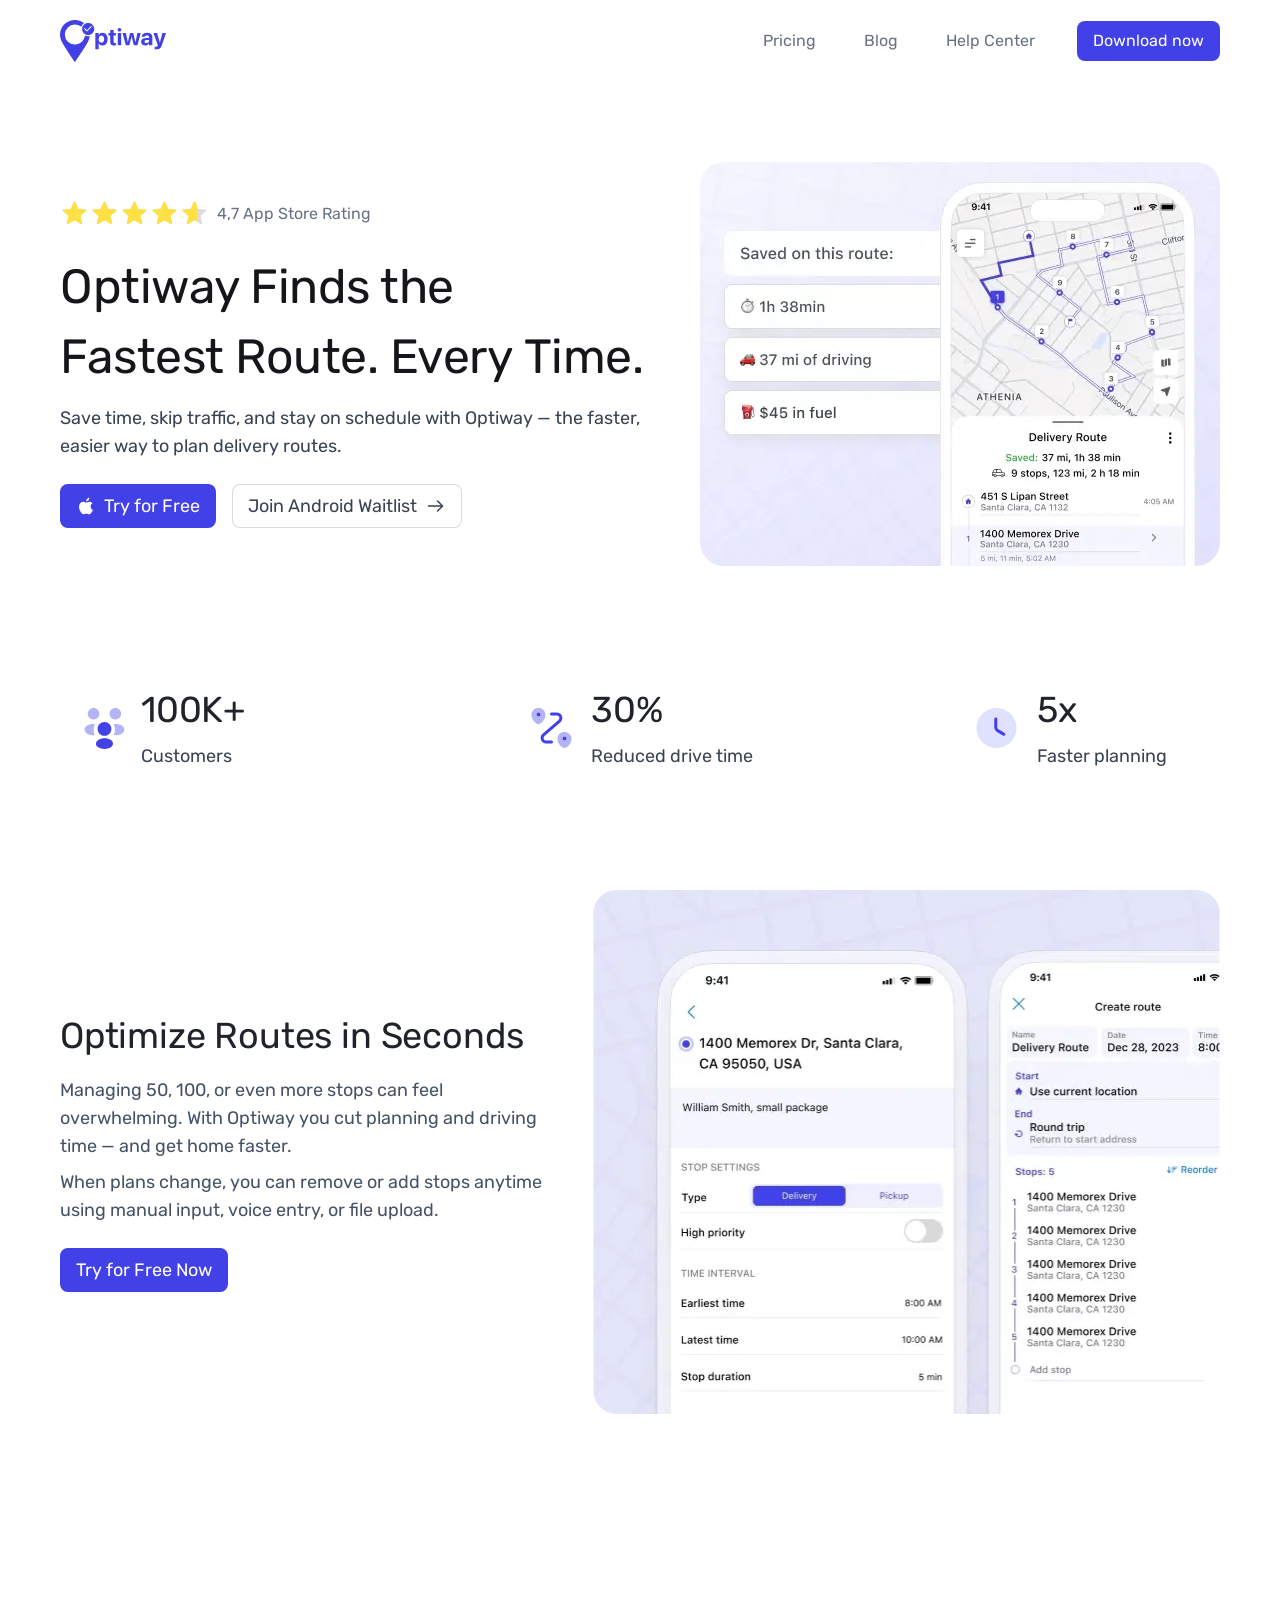
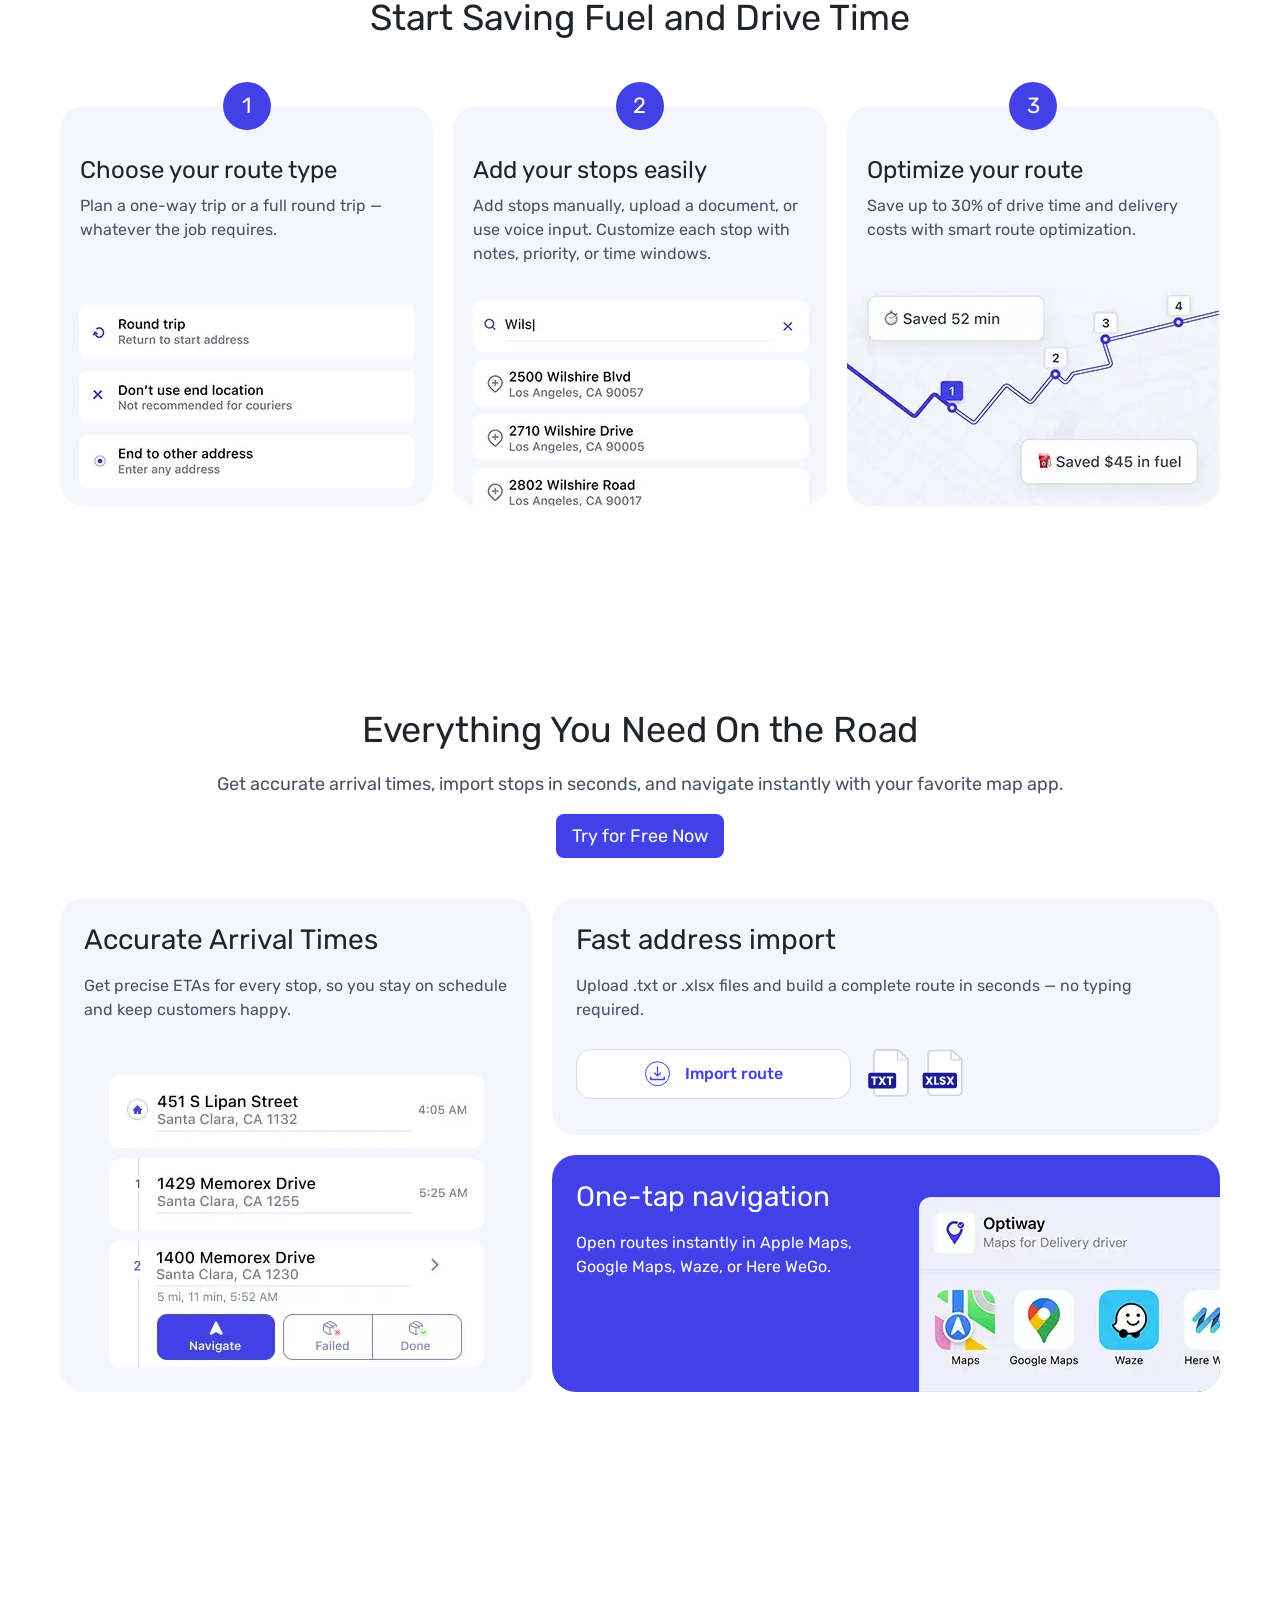
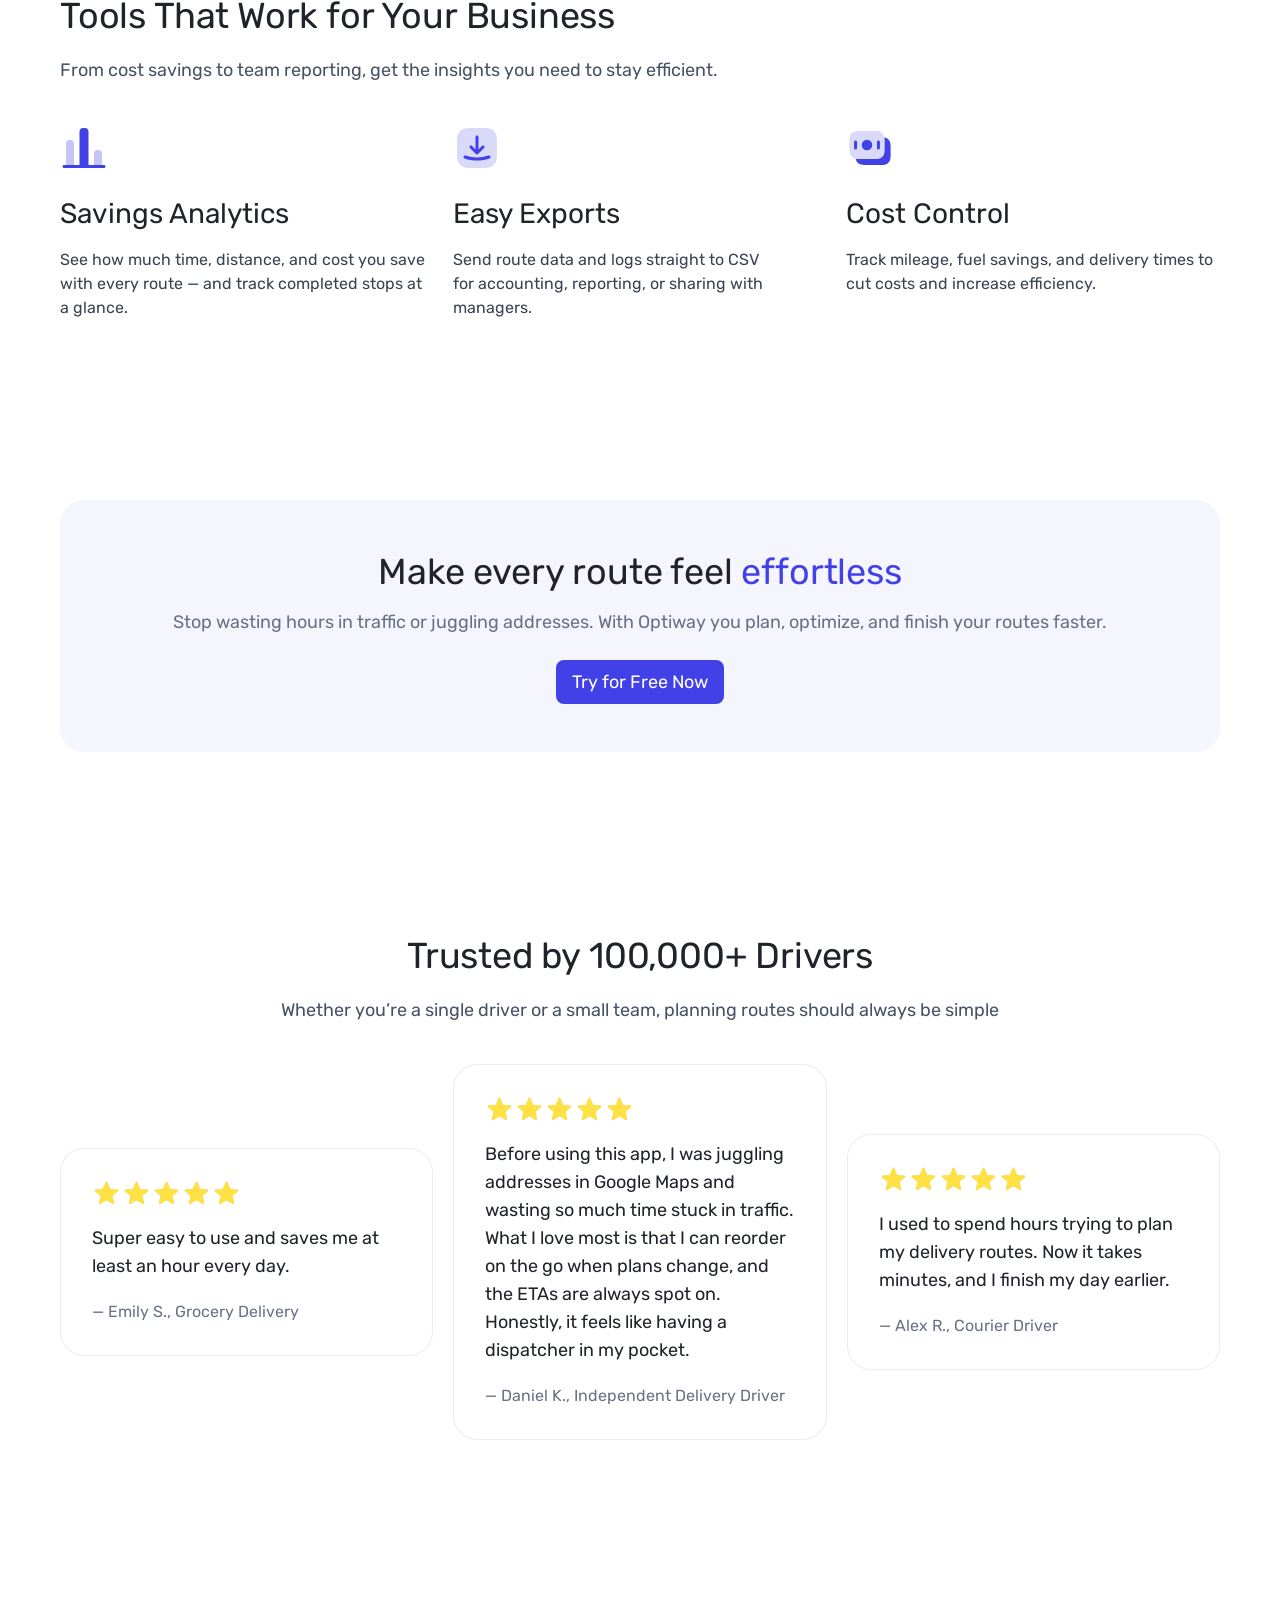
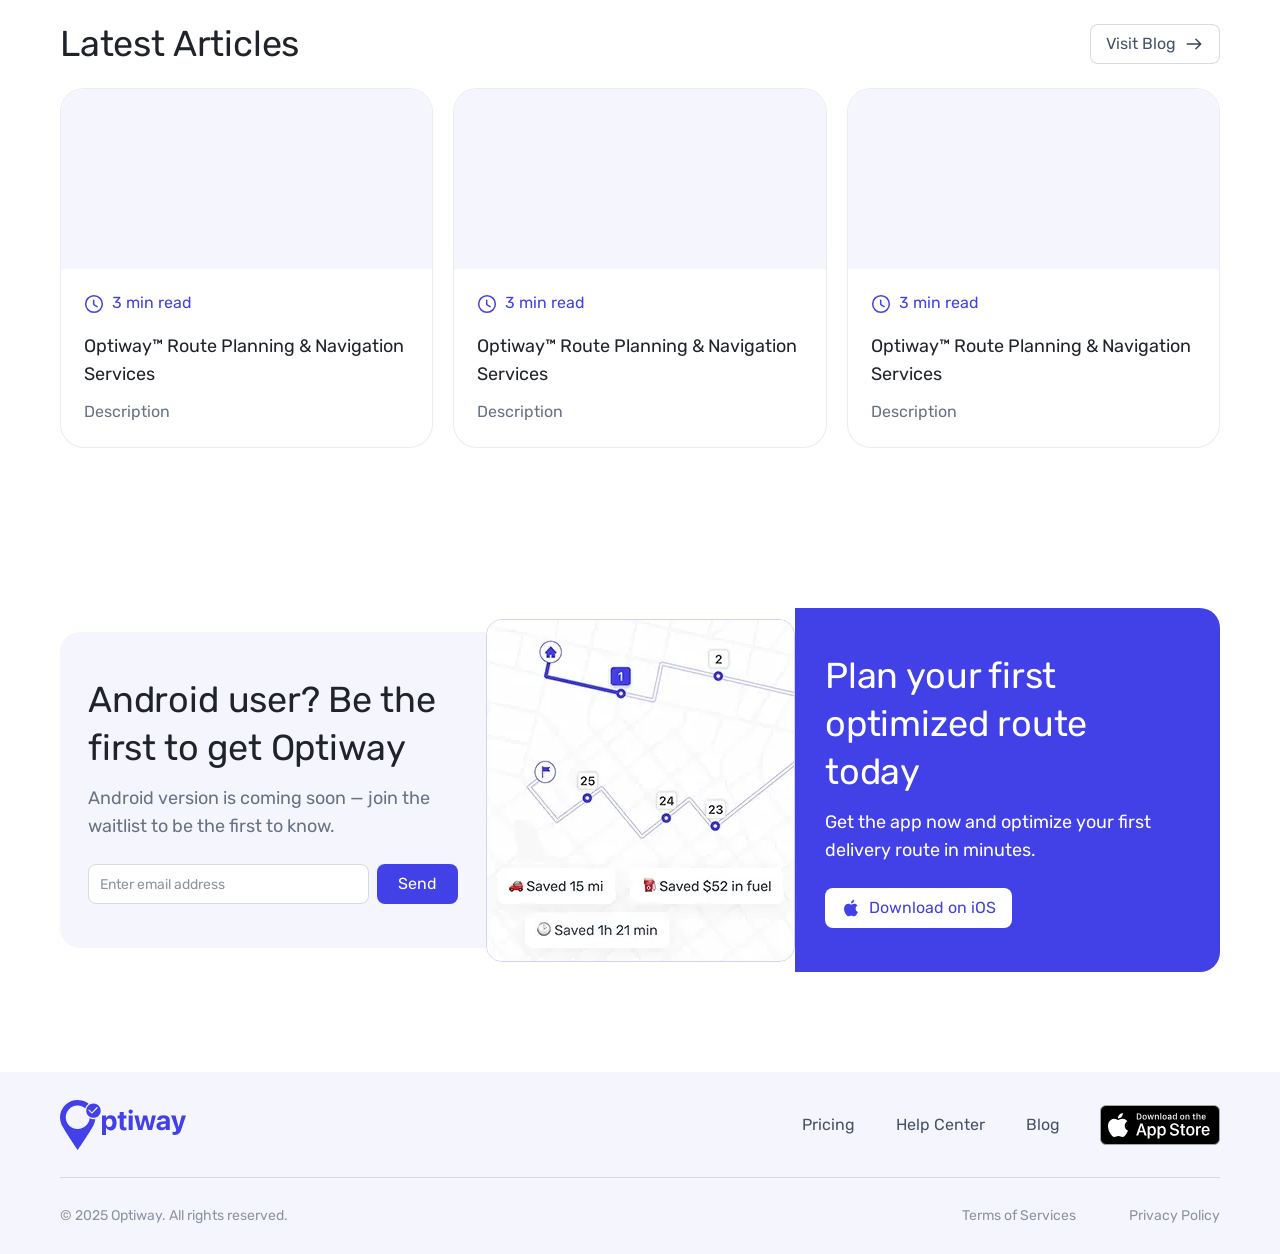
==== index.html @ c019a720 "update" ====
<!DOCTYPE html>
<html lang="en">
<head>
    <meta charset="UTF-8">
    <meta http-equiv="X-UA-Compatible" content="IE=edge">
    <meta name="viewport" content="width=device-width, initial-scale=1">

    <title>Optiway Route Planner</title>
    <meta name="description" content="A route planner with a nice interface that helps you build a route up to 200 driving directions  and simplifies delivery">
    <meta name="keywords" content="multiple route planner app, how to add multiple address in google maps, free route planner app for delivery drivers, fastest driving route, aa autoroute, fastest route, make a route, plan my route, plot a route, driving direction by car, routeplanners, circuit app, driving directions shortest route, delivery route planner, create itinerary map, driving directions mapquest, best route planner, route planning, apple maps route planner, route optimization, free route planner, google maps truck route, map a route, route planner, route mapper, plan a route on google maps, directions by car, route planner app, app to optimize route, mapquest get driving directions, best routing app, driving directions and maps, get driving directions, multiple stops google maps, mapquest directions, aa route planner, route maker app, route maps, best driving routes, direction app, map my route, best gps app, map routing app, route finder, google route planner, google navigation app, best driving routes">
    <link rel="canonical" href="https://optiway-app.com/">

    <link rel="preconnect" href="https://fonts.googleapis.com">
    <link rel="preconnect" href="https://fonts.gstatic.com" crossorigin>
    <link href="https://fonts.googleapis.com/css2?family=Rubik:ital,wght@0,300..900;1,300..900&display=swap" rel="stylesheet">

    <link href="assets/css/style.css" rel="stylesheet">

    <script src="assets/js/script.js" defer></script>

    <link rel="icon" type="image/png" href="./assets/favicon/favicon-96x96.png" sizes="96x96">
    <link rel="icon" type="image/svg+xml" href="./assets/favicon/favicon.svg">
    <link rel="shortcut icon" href="./assets/favicon/favicon.ico">
    <link rel="apple-touch-icon" sizes="180x180" href="./assets/favicon/apple-touch-icon.png">
    <meta name="apple-mobile-web-app-title" content="Optiway">
    <link rel="manifest" href="./assets/favicon/site.webmanifest">
</head>
<body>

<header class="header">
    <div class="container">
        <figure class="header__logo"><a href="index.html" title="Optiway Route Planner"><img src="assets/img/logo.svg" width="92" height="36" alt="Optiway" title="Optiway" loading="eager"></a></figure>
        <nav class="header__nav">
            <div class="header__space">
                <menu class="header__menu">
                    <li><a href="pricing.html">Pricing</a></li>
                    <li><a href="blog.html">Blog</a></li>
                    <li><a href="help.html" title="Help Center">Help Center</a></li>
                </menu>
                <div class="header__close"></div>
            </div>
            <div class="header__overlay"></div>
        </nav>
        <div class="header__button">
            <a href="https://apps.apple.com/app/apple-store/id1641843155?pt=124257092&ct=website-2&mt=8" class="btn" target="_blank" rel="noopener noreferrer" title="Download now">Download<span>&nbsp;now</span></a>
        </div>
        <div class="header__toggle"><span></span></div>
    </div>
</header>

<main class="page page--home">
    <article class="container">
        <header class="hero">
            <div class="hero__content">
                <div class="hero__rating">
                    <div class="stars"><div style="width:92%"></div></div>
                    <em>4,7 App Store Rating</em>
                </div>
                <h1 class="hero__heading">Optiway Finds the Fastest&nbsp;Route. Every&nbsp;Time.</h1>
                <p class="hero__subheading">Save time, skip traffic, and stay on schedule with Optiway &mdash; the faster, easier way to plan delivery routes.</p>
                <div class="hero__buttons">
                    <a href="https://apps.apple.com/app/apple-store/id1641843155?pt=124257092&ct=website-2&mt=8" class="btn btn--large" target="_blank" rel="noopener noreferrer" title="Try for Free Now"><svg width="20" height="20"><use href="/assets/img/sprite.svg#apple"></use></svg>Try for Free</a>
                    <a href="#" class="btn btn--large btn--outline">Join Android Waitlist<svg width="21" height="20"><use href="/assets/img/sprite.svg#arrow-right"></use></svg></a>
                </div>
            </div>
            <picture class="hero__image">
                <source srcset="assets/img/hero/hero.webp 1x, assets/img/hero/hero@2x.webp 2x, assets/img/hero/hero@3x.webp 3x" width="520" height="404" media="(min-width: 572px)" type="image/webp">
                <img src="assets/img/hero/hero-mobile.webp" srcset="assets/img/hero/hero-mobile.webp 1x, assets/img/hero/hero-mobile@2x.webp 2x, assets/img/hero/hero-mobile@3x.webp 3x" width="337" height="262" alt="Optiway iPhone App" title="Optiway iPhone App" loading="eager">
            </picture>
        </header>

        <ul class="stats">
            <li><svg width="49" height="48"><use href="assets/img/sprite.svg#customers"></use></svg><em>100K+</em><span>Customers</span></li>
            <li><svg width="49" height="48"><use href="assets/img/sprite.svg#drive"></use></svg><em>30%</em><span>Reduced drive time</span></li>
            <li><svg width="49" height="48"><use href="assets/img/sprite.svg#clock"></use></svg><em>5x</em><span>Faster planning</span></li>
        </ul>

        <section class="feature">
            <div class="feature__content">
                <h2>Optimize Routes in Seconds</h2>
                <p>Managing 50, 100, or even more stops can feel overwhelming. With Optiway you cut planning and driving time &mdash; and get home faster.</p>
                <p>When plans change, you can remove or add stops anytime using manual input, voice entry, or file upload.</p>
                <a href="https://apps.apple.com/app/apple-store/id1641843155?pt=124257092&ct=website-2&mt=8" class="btn btn--large" target="_blank" rel="noopener noreferrer" title="Try for Free Now">Try for Free Now</a>
            </div>
            <picture class="feature__image">
                <source srcset="assets/img/feature/feature.webp 1x, assets/img/feature/feature@2x.webp 2x, assets/img/feature/feature@3x.webp 3x" width="628" height="524" media="(min-width: 572px)" type="image/webp">
                <img src="assets/img/feature/feature-mobile.webp" srcset="assets/img/feature/feature-mobile.webp 1x, assets/img/feature/feature-mobile@2x.webp 2x, assets/img/feature/feature-mobile@3x.webp 3x" width="343" height="288" alt="Optiway iPhone App" title="Optiway iPhone App" loading="lazy">
            </picture>
        </section>

        <section class="steps">
            <header class="head head--center">
                <h2>Start Saving Fuel and Drive Time</h2>
            </header>
            <div class="steps__list">
                <section class="step">
                    <h3 class="h4">Choose your route type</h3>
                    <p>Plan a one-way trip or a full round trip &mdash; whatever the job requires.</p>
                    <picture class="step__image">
                        <source srcset="assets/img/steps/step-1.webp 1x, assets/img/steps/step-1@2x.webp 2x, assets/img/steps/step-1@3x.webp 3x" width="372" height="219" media="(min-width: 1280px)" type="image/webp">
                        <img src="assets/img/steps/step-1-mobile.webp" srcset="assets/img/steps/step-1-mobile.webp 1x, assets/img/steps/step-1-mobile@2x.webp 2x, assets/img/steps/step-1-mobile@3x.webp 3x" width="342" height="210" alt="Optiway - Step 1 - Choose your route type" title="Optiway - Step 1 - Choose your route type" loading="lazy">
                    </picture>
                </section>
                <section class="step">
                    <h3 class="h4">Add your stops easily</h3>
                    <p>Add stops manually, upload a document, or use voice input. Customize each stop with notes, priority, or time windows.</p>
                    <picture class="step__image">
                        <source srcset="assets/img/steps/step-2.webp 1x, assets/img/steps/step-2@2x.webp 2x, assets/img/steps/step-2@3x.webp 3x" width="372" height="219" media="(min-width: 1280px)" type="image/webp">
                        <img src="assets/img/steps/step-2-mobile.webp" srcset="assets/img/steps/step-2-mobile.webp 1x, assets/img/steps/step-2-mobile@2x.webp 2x, assets/img/steps/step-2-mobile@3x.webp 3x" width="342" height="210" alt="Optiway - Step 2 - Add your stops easily" title="Optiway - Step 2 - Add your stops easily" loading="lazy">
                    </picture>
                </section>
                <section class="step">
                    <h3 class="h4">Optimize your route</h3>
                    <p>Save up to 30% of drive time and delivery costs with smart route optimization.</p>
                    <picture class="step__image">
                        <source srcset="assets/img/steps/step-3.webp 1x, assets/img/steps/step-3@2x.webp 2x, assets/img/steps/step-3@3x.webp 3x" width="372" height="219" media="(min-width: 1280px)" type="image/webp">
                        <img src="assets/img/steps/step-3-mobile.webp" srcset="assets/img/steps/step-3-mobile.webp 1x, assets/img/steps/step-3-mobile@2x.webp 2x, assets/img/steps/step-3-mobile@3x.webp 3x" width="342" height="210" alt="Optiway - Step 3 - Optimize your route" title="Optiway - Step 3 - Optimize your route" loading="lazy">
                    </picture>
                </section>
            </div>
        </section>

        <section class="features">
            <header class="head head--center">
                <h2>Everything You Need On the Road</h2>
                <p>Get accurate arrival times, import stops in seconds, and navigate instantly with your favorite map app.</p>
                <a href="https://apps.apple.com/app/apple-store/id1641843155?pt=124257092&ct=website-2&mt=8" class="btn btn--large" target="_blank" rel="noopener noreferrer" title="Try for Free Now">Try for Free Now</a>
            </header>
            <div class="features__row">
                <div class="features__col">
                    <section class="features__entry">
                        <header class="features__head">
                            <h3>Accurate Arrival Times</h3>
                            <p>Get precise ETAs for every stop, so you stay on schedule and keep customers happy.</p>
                        </header>
                        <picture class="features__image">
                            <img src="assets/img/features/arrival-times.webp" srcset="assets/img/features/arrival-times.webp 1x, assets/img/features/arrival-times@2x.webp 2x, assets/img/features/arrival-times@3x.webp 3x" width="375" height="294" alt="Optiway iPhone App" title="Optiway iPhone App - Accurate Arrival Times" loading="lazy">
                        </picture>
                    </section>
                </div>
                <div class="features__col">
                    <section class="features__entry features__entry--blue">
                        <header class="features__head">
                            <h3>One-tap navigation</h3>
                            <p>Open routes instantly in Apple Maps, Google&nbsp;Maps, Waze, or Here WeGo.</p>
                        </header>
                        <picture class="features__image">
                            <img src="assets/img/features/navigation.webp" srcset="assets/img/features/navigation.webp 1x, assets/img/features/navigation@2x.webp 2x, assets/img/features/navigation@3x.webp 3x" width="375" height="195" alt="Optiway iPhone App" title="Optiway iPhone App - One-tap navigation" loading="lazy">
                        </picture>
                    </section>
                    <section class="features__entry">
                        <header class="features__head">
                            <h3>Fast address import</h3>
                            <p>Upload .txt or .xlsx files and build a complete route in seconds &mdash; no typing required.</p>
                        </header>
                        <div class="features__import">
                            <em><svg width="25" height="26"><use href="assets/img/sprite.svg#import"></use></svg><span>Import route</span></em>
                            <ul>
                                <li><svg width="62" height="62"><use href="assets/img/sprite.svg#txt"></use></svg></li>
                                <li><svg width="63" height="62"><use href="assets/img/sprite.svg#xslx"></use></svg></li>
                            </ul>
                        </div>
                    </section>
                </div>
            </div>
        </section>

        <section class="tools">
            <header class="head">
                <h2>Tools That Work for Your Business</h2>
                <p>From cost savings to team reporting, get the insights you need to stay efficient.</p>
            </header>
            <div class="tools__list">
                <section class="tools__entry">
                    <svg class="tools__icon" width="48" height="48"><use href="assets/img/sprite.svg#analytics"></use></svg>
                    <h3>Savings Analytics</h3>
                    <p>See how much time, distance, and cost you save with every route &mdash; and track completed stops at a glance.</p>
                </section>
                <section class="tools__entry">
                    <svg class="tools__icon" width="48" height="48"><use href="assets/img/sprite.svg#exports"></use></svg>
                    <h3>Easy Exports</h3>
                    <p>Send route data and logs straight to CSV for&nbsp;accounting, reporting, or sharing with managers.</p>
                </section>
                <section class="tools__entry">
                    <svg class="tools__icon" width="48" height="48"><use href="assets/img/sprite.svg#control"></use></svg>
                    <h3>Cost Control</h3>
                    <p>Track mileage, fuel savings, and delivery times to cut costs and increase efficiency.</p>
                </section>
            </div>
        </section>

        <section class="cta">
            <div class="cta__content cta--gray">
                <h2 class="cta__heading">Make every route feel <em>effortless</em></h2>
                <p>Stop wasting hours in traffic or juggling addresses. With Optiway you plan, optimize, and finish your routes faster.</p>
                <a href="https://apps.apple.com/app/apple-store/id1641843155?pt=124257092&ct=website-2&mt=8" class="btn" target="_blank" rel="noopener noreferrer" title="Try for Free Now">Try for Free Now</a>
            </div>
        </section>

        <section class="testimonials">
            <header class="head">
                <h2>Trusted by 100,000+ Drivers</h2>
                <p>Whether you’re a single driver or a small team, planning routes should always be simple</p>
            </header>
            <div class="testimonials__list">
                <figure class="testimonial">
                    <div class="stars"><div style="width:100%"></div></div>
                    <blockquote>
                        <p>Super easy to use and saves me at least an hour every day.</p>
                    </blockquote>
                    <figcaption>&mdash; Emily S., Grocery Delivery</figcaption>
                </figure>
                <figure class="testimonial">
                    <div class="stars"><div style="width:100%"></div></div>
                    <blockquote>
                        <p>Before using this app, I was juggling addresses in Google Maps and wasting so much time stuck in traffic. What I love most is that I can reorder on the go when plans change, and the ETAs are always spot on. Honestly, it feels like having a dispatcher in my pocket.</p>
                    </blockquote>
                    <figcaption>&mdash; Daniel K., Independent Delivery Driver</figcaption>
                </figure>
                <figure class="testimonial">
                    <div class="stars"><div style="width:100%"></div></div>
                    <blockquote>
                        <p>I used to spend hours trying to plan my delivery routes. Now it takes minutes, and I finish my day earlier.</p>
                    </blockquote>
                    <figcaption>&mdash; Alex R., Courier Driver</figcaption>
                </figure>
            </div>
        </section>

        <section class="articles articles--index">
            <header class="head">
                <h2>Latest Articles</h2>
            </header>
            <div class="articles__slider" data-active="0">
                <div class="articles__list">
                    <section class="article">
                        <a href="blog-post.html" class="article__link">
                            <picture class="article__image"><img src="assets/img/blog/preview.png" srcset="assets/img/blog/preview.png 1x, assets/img/blog/preview@2x.png 2x, assets/img/blog/preview@3x.png 3x" width="374" height="180" alt="Optiway Route Planning" title="Optiway Route Planning" loading="eager"></picture>
                            <time class="article__time">3 min read</time>
                            <h3 class="h5 article__title">Optiway&trade; Route Planning &amp; Navigation Services</h3>
                            <p>Description</p>
                        </a>
                    </section>
                    <section class="article">
                        <a href="blog-post.html" class="article__link">
                            <picture class="article__image"><img src="assets/img/blog/preview.png" srcset="assets/img/blog/preview.png 1x, assets/img/blog/preview@2x.png 2x, assets/img/blog/preview@3x.png 3x" width="374" height="180" alt="Optiway Route Planning" title="Optiway Route Planning" loading="eager"></picture>
                            <time class="article__time">3 min read</time>
                            <h3 class="h5 article__title">Optiway&trade; Route Planning &amp; Navigation Services</h3>
                            <p>Description</p>
                        </a>
                    </section>
                    <section class="article">
                        <a href="blog-post.html" class="article__link">
                            <picture class="article__image"><img src="assets/img/blog/preview.png" srcset="assets/img/blog/preview.png 1x, assets/img/blog/preview@2x.png 2x, assets/img/blog/preview@3x.png 3x" width="374" height="180" alt="Optiway Route Planning" title="Optiway Route Planning" loading="eager"></picture>
                            <time class="article__time">3 min read</time>
                            <h3 class="h5 article__title">Optiway&trade; Route Planning &amp; Navigation Services</h3>
                            <p>Description</p>
                        </a>
                    </section>
                </div>
            </div>
            <a href="blog.html" class="btn btn--outline articles__more" title="Visit Blog">Visit&nbsp;Blog <svg width="20" height="20"><use href="assets/img/sprite.svg#arrow-right"></use></svg></a>
        </section>

        <div class="cta cta--advanced">
            <section class="cta__content cta--blue">
                <h2 class="cta__heading">Plan your first optimized route today</h2>
                <p>Get the app now and optimize your first delivery route in minutes.</p>
                <a href="https://apps.apple.com/app/apple-store/id1641843155?pt=124257092&ct=website-2&mt=8" class="btn btn--white" target="_blank" rel="noopener noreferrer" title="Download on iOS"><svg width="20" height="20"><use href="assets/img/sprite.svg#apple-blue"></use></svg> Download on iOS</a>
            </section>
            <figure class="cta__map"><img src="assets/img/cta/map.webp" srcset="assets/img/cta/map.webp, assets/img/cta/map@2x.webp 2x, assets/img/cta/map@3x.webp 3x" width="307" height="341" alt="Map" title="Map" loading="lazy"></figure>
            <section class="cta__content cta--gray">
                <h2 class="cta__heading">Android user? Be the first to get Optiway</h2>
                <p>Android version is coming soon &mdash; join the waitlist to be the first to know.</p>
                <form action="#" class="form form-subscribe form-validate" novalidate>
                    <div class="form-group"><input class="form-control" type="email" maxlength="50" required value="" placeholder="Enter email address"></div>
                    <button type="submit" class="btn">Send</button>
                </form>
            </section>
        </div>
    </article>
</main>

<footer class="footer">
    <div class="container">
        <figure class="footer__logo"><a href="index.html" title="Optiway Route Planner"><img src="assets/img/logo.svg" width="126" height="50" alt="Optiway" title="Optiway" loading="lazy"></a></figure>
        <menu class="footer__menu">
            <li><a href="pricing.html" title="Pricing">Pricing</a></li>
            <li><a href="help.html" title="Help Center">Help Center</a></li>
            <li><a href="blog.html" title="Blog">Blog</a></li>
        </menu>
        <div class="footer__download"><a href="https://apps.apple.com/app/apple-store/id1641843155?pt=124257092&ct=website-2&mt=8" target="_blank" rel="noopener noreferrer" title="Download on the App Store"><img src="./assets/img/appstore.svg" width="120" height="40" alt="Download on the App Store" title="Download on the App Store" loading="lazy"></a></div>
        <hr class="footer__line">
        <p class="footer__copyright">&copy; 2025 Optiway. All rights reserved.</p>
        <menu class="footer__links">
            <li><a href="#" title="Terms of Services">Terms of Services</a></li>
            <li><a href="#" title="Privacy Policy">Privacy Policy</a></li>
        </menu>
    </div>
</footer>

</body>
</html>
---- assets/css/style.css ----
html{line-height:1.15;-webkit-text-size-adjust:100%}body{margin:0}main{display:block}h1{font-size:2em;margin:.67em 0}hr{-webkit-box-sizing:content-box;box-sizing:content-box;height:0;overflow:visible}pre{font-family:monospace,monospace;font-size:1em}a{background-color:rgba(0,0,0,0)}abbr[title]{border-bottom:none;text-decoration:underline;-webkit-text-decoration:underline dotted;text-decoration:underline dotted}b,strong{font-weight:bolder}code,kbd,samp{font-family:monospace,monospace;font-size:1em}small{font-size:80%}sub,sup{font-size:75%;line-height:0;position:relative;vertical-align:baseline}sub{bottom:-0.25em}sup{top:-0.5em}img{border-style:none}button,input,optgroup,select,textarea{font-family:inherit;font-size:100%;line-height:1.15;margin:0}button,input{overflow:visible}button,select{text-transform:none}[type=button],[type=reset],[type=submit],button{-webkit-appearance:button}[type=button]::-moz-focus-inner,[type=reset]::-moz-focus-inner,[type=submit]::-moz-focus-inner,button::-moz-focus-inner{border-style:none;padding:0}[type=button]:-moz-focusring,[type=reset]:-moz-focusring,[type=submit]:-moz-focusring,button:-moz-focusring{outline:1px dotted ButtonText}fieldset{padding:.35em .75em .625em}legend{-webkit-box-sizing:border-box;box-sizing:border-box;color:inherit;display:table;max-width:100%;padding:0;white-space:normal}progress{vertical-align:baseline}textarea{overflow:auto}[type=checkbox],[type=radio]{-webkit-box-sizing:border-box;box-sizing:border-box;padding:0}[type=number]::-webkit-inner-spin-button,[type=number]::-webkit-outer-spin-button{height:auto}[type=search]{-webkit-appearance:textfield;outline-offset:-2px}[type=search]::-webkit-search-decoration{-webkit-appearance:none}::-webkit-file-upload-button{-webkit-appearance:button;font:inherit}details{display:block}summary{display:list-item}template{display:none}[hidden]{display:none}*,*::before,*::after{-webkit-box-sizing:border-box;box-sizing:border-box;-webkit-tap-highlight-color:rgba(0,0,0,0)}html{width:100%;height:100%;background:#fff;scroll-padding-top:76px;scroll-behavior:smooth}@media(min-width: 768px){html{scroll-padding-top:82px}}body{width:100%;min-width:320px;min-height:100%;display:-webkit-box;display:-ms-flexbox;display:flex;-webkit-box-orient:vertical;-webkit-box-direction:normal;-ms-flex-direction:column;flex-direction:column;overflow-x:hidden;font:16px/1.5 "Rubik",sans-serif;color:#394351;position:relative;z-index:1;background:#fff;font-optical-sizing:auto;text-rendering:optimizeLegibility;-webkit-font-smoothing:antialiased;-moz-osx-font-smoothing:grayscale}@media(min-width: 768px){body{font-size:18px;line-height:28px}}a{color:#4141e7;text-decoration:underline;text-decoration-thickness:.0625em;text-decoration-color:inherit;text-underline-offset:.167em;-webkit-transition:text-decoration-color .15s ease,color .3s ease;transition:text-decoration-color .15s ease,color .3s ease}@media(hover: hover){a:hover,a:focus{text-decoration-color:rgba(65,65,231,0)}}p{margin:0 0 12px;margin:0 0 16px}.lead{color:#20242a}.blank{padding:0;margin-top:16px;margin-bottom:16px;list-style:none}.blank li+li{margin-top:12px}@media(min-width: 768px){.blank li+li{margin-top:8px}}h1,h2,h3,h4,h5,h6,.h1,.h2,.h3,.h4,.h5,.h6{margin:0 0 12px;margin:0 0 16px;font-family:"Rubik",sans-serif;font-weight:normal}h1,.h1{font-size:36px;line-height:48px;letter-spacing:-0.005em;color:#141619;text-align:center}@media(max-width: 369.98px){h1,.h1{font-size:32px}}@media(min-width: 768px){h1,.h1{font-size:48px;line-height:70px;letter-spacing:-0.01em}}@media(min-width: 1280px){h1,.h1{letter-spacing:-0.01em}}h2,.h2{font-size:28px;line-height:36px;color:#20242a}@media(min-width: 768px){h2,.h2{font-size:36px;line-height:48px;letter-spacing:-0.005em}}h3,.h3{font-size:28px;line-height:36px;color:#20242a}h4,.h4{font-size:24px;line-height:32px;color:#20242a}h5,.h5{font-size:18px;line-height:28px;color:#20242a}.hidden{display:none}hr{height:1px;border:none;background-color:#ebecf0}.container{max-width:552px;padding:0 16px;margin:0 auto}@media(min-width: 768px){.container{max-width:736px}}@media(min-width: 992px){.container{max-width:992px}}@media(min-width: 1280px){.container{max-width:1200px;padding:0 20px}}.header{width:100%;min-width:320px;max-width:1920px;height:76px;padding:16px 0;margin:0 auto;position:sticky;top:0;left:0;z-index:100;background:#fff}@media(min-width: 768px){.header{height:82px;padding:20px 0}}.header .container{display:-webkit-box;display:-ms-flexbox;display:flex;-webkit-box-pack:justify;-ms-flex-pack:justify;justify-content:space-between;-webkit-box-align:center;-ms-flex-align:center;align-items:center;gap:20px}@media(max-width: 369.98px){.header .container{gap:16px}}@media(max-width: 1279.98px){.header .container{max-width:1224px}}@media(max-width: 1279.98px)and (min-width: 768px){.header .container{padding-right:32px;padding-left:32px}}.header__title{width:0;height:0;overflow:hidden;position:absolute;top:0;left:0;visibility:hidden;cursor:default;-webkit-touch-callout:none;-webkit-user-select:none;-moz-user-select:none;-ms-user-select:none;user-select:none}.header__logo{padding:0;margin:0;position:relative;display:block}.header__logo a{display:block;outline:none}.header__logo img{width:92px;height:36px;display:block;-webkit-touch-callout:none;-webkit-user-select:none;-moz-user-select:none;-ms-user-select:none;user-select:none;-webkit-user-drag:none;user-drag:none}@media(min-width: 768px){.header__logo img{width:106px;height:42px}}@media(max-width: 767.98px){.header__nav{min-width:320px;display:none;overflow:hidden;position:fixed;top:0;bottom:0;left:0;right:0;z-index:50}.header__nav.visible{display:-webkit-box;display:-ms-flexbox;display:flex}.header__nav.open .header__overlay{opacity:.5}.header__nav.open .header__space{-webkit-transform:translate3d(0, 0, 0);transform:translate3d(0, 0, 0)}}@media(min-width: 768px){.header__nav{margin-left:auto}}.header__overlay{position:absolute;top:0;right:0;bottom:0;left:0;z-index:-1;background:#0d1217;opacity:0;-webkit-transition:opacity .4s ease;transition:opacity .4s ease}@media(max-width: 767.98px){.header__space{width:80%;max-width:320px;padding:24px 12px;display:-webkit-box;display:-ms-flexbox;display:flex;-webkit-box-orient:vertical;-webkit-box-direction:normal;-ms-flex-direction:column;flex-direction:column;-webkit-box-pack:stretch;-ms-flex-pack:stretch;justify-content:stretch;position:relative;z-index:5;background:#000;-webkit-transform:translate3d(-100%, 0, 0);transform:translate3d(-100%, 0, 0);-webkit-transition:-webkit-transform .4s ease;transition:-webkit-transform .4s ease;transition:transform .4s ease;transition:transform .4s ease, -webkit-transform .4s ease}}@media(min-width: 768px){.header__space{height:100%;display:-webkit-box;display:-ms-flexbox;display:flex;-webkit-box-pack:center;-ms-flex-pack:center;justify-content:center;-webkit-box-align:center;-ms-flex-align:center;align-items:center}}.header__menu{padding:0;margin:0;list-style:none}@media(min-width: 768px){.header__menu{margin-right:14px;display:-webkit-box;display:-ms-flexbox;display:flex;gap:32px;font-size:16px;line-height:24px;letter-spacing:.001em}}.header__menu a{padding:2px 8px;border-radius:4px;display:block;color:#687283;text-decoration:none;-webkit-transition:color .3s ease,background-color .3s ease;transition:color .3s ease,background-color .3s ease;outline:none}@media(hover: hover){.header__menu a:hover,.header__menu a:focus{color:#465366;background:#f5f5fe}}.header__menu li.active a{color:#141619;background:none}.header__button{margin-left:auto}@media(min-width: 768px){.header__button{margin-left:0}}.header__button .btn{gap:0}@media(max-width: 767.98px){.header__button .btn span{display:none}}.header__close{width:48px;height:48px;position:absolute;top:8px;right:8px;z-index:5;background:#000 url("data:image/svg+xml,%3Csvg width='30' height='30' fill='none' xmlns='http://www.w3.org/2000/svg'%3E%3Cpath fill-rule='evenodd' clip-rule='evenodd' d='M15.82 14.184V6h-1.636v8.184H6v1.636h8.184V24h1.636v-8.18H24v-1.636h-8.18Z' fill='%23fff'/%3E%3C/svg%3E") no-repeat center center;-webkit-transform:rotate(45deg);transform:rotate(45deg);-webkit-transition:-webkit-transform .15s ease;transition:-webkit-transform .15s ease;transition:transform .15s ease;transition:transform .15s ease, -webkit-transform .15s ease;cursor:pointer}@media(min-width: 768px){.header__close{display:none}}.header__toggle{width:44px;height:44px;position:relative;cursor:pointer}@media(min-width: 768px){.header__toggle{display:none}}.header__toggle span{display:block;position:absolute;top:0;right:0;bottom:0;left:0}.header__toggle::before,.header__toggle span::before,.header__toggle span::after{content:"";display:block;overflow:hidden;width:20px;height:1.5px;border-radius:2px;margin:auto;position:absolute;top:0;right:0;bottom:0;left:0;background:#8c94a0}.header__toggle span::before{top:10px}.header__toggle span::after{bottom:10px}.page--home{padding-top:0}.footer{padding:28px 0;margin-top:auto;background-color:#f5f5fe}.footer .container{position:relative}@media(min-width: 768px){.footer .container{display:-webkit-box;display:-ms-flexbox;display:flex;-ms-flex-wrap:wrap;flex-wrap:wrap;-webkit-box-align:center;-ms-flex-align:center;align-items:center;gap:0 40px}}@media(max-width: 1279.98px){.footer .container{max-width:1224px;padding-right:32px;padding-left:32px}}@media(max-width: 369.98px){.footer .container{padding-right:16px;padding-left:16px}}.footer__logo{margin:0 0 19px}@media(min-width: 768px){.footer__logo{margin:0}}.footer__logo img{width:126px;height:50px;display:block;-webkit-touch-callout:none;-webkit-user-select:none;-moz-user-select:none;-ms-user-select:none;user-select:none;-webkit-user-drag:none;user-drag:none}@media(max-width: 767.98px){.footer__download{position:absolute;top:0;right:32px;z-index:10}}@media(max-width: 369.98px){.footer__download{right:16px}}.footer__download a{display:block}.footer__download img{width:120px;height:40px;display:block;-webkit-user-drag:none;user-drag:none;-webkit-touch-callout:none;-webkit-user-select:none;-moz-user-select:none;-ms-user-select:none;user-select:none}.footer__line{width:100%;height:1px;margin:28px 0;border:none;background-color:#d7dadf;font-size:14px;line-height:20px}@media(min-width: 992px){.footer__line{margin-top:27px}}.footer__menu{padding:0;margin:0;list-style:none;font-size:16px;line-height:24px}@media(min-width: 768px){.footer__menu{margin-left:auto;display:-webkit-box;display:-ms-flexbox;display:flex;gap:41px}}@media(max-width: 767.98px){.footer__menu li{margin-bottom:20px}}.footer__menu li a{color:#465366;text-decoration:none;outline:none}@media(hover: hover){.footer__menu li a:hover,.footer__menu li a:focus{color:#141619}}.footer__copyright{margin:0;font-size:14px;line-height:20px;color:#8c94a0}.footer__links{margin:20px 0 0;list-style:none;padding:0;font-size:14px;line-height:20px;display:-webkit-box;display:-ms-flexbox;display:flex;gap:53px}@media(min-width: 768px){.footer__links{margin-top:0;margin-left:auto;white-space:nowrap}}.footer__links li a{color:#8c94a0;text-decoration:none;outline:none}@media(hover: hover){.footer__links li a:hover,.footer__links li a:focus{color:#465366}}.btn{padding:8px 16px;border:none;border-radius:8px;display:-webkit-inline-box;display:-ms-inline-flexbox;display:inline-flex;-webkit-box-orient:horizontal;-webkit-box-direction:normal;-ms-flex-direction:row;flex-direction:row;-webkit-box-pack:center;-ms-flex-pack:center;justify-content:center;-webkit-box-align:center;-ms-flex-align:center;align-items:center;gap:8px;font-size:16px;line-height:1.5;color:#fff;text-align:center;text-decoration:none;background:#4141e7;-webkit-transition:color .3s ease,background-color .3s ease,-webkit-box-shadow .3s ease;transition:color .3s ease,background-color .3s ease,-webkit-box-shadow .3s ease;transition:color .3s ease,box-shadow .3s ease,background-color .3s ease;transition:color .3s ease,box-shadow .3s ease,background-color .3s ease,-webkit-box-shadow .3s ease;outline:none;cursor:pointer}@media(hover: hover){.btn:not([disabled]):hover,.btn:not([disabled]):focus{background-color:#1b1b96}}.btn[disabled]{opacity:.3;cursor:default}.btn--large{font-size:18px;line-height:28px}.btn--outline{color:#465366;background:#fff;-webkit-box-shadow:0 0 0 1px inset #d7dadf;box-shadow:0 0 0 1px inset #d7dadf}@media(hover: hover){.btn--outline:not([disabled]):hover,.btn--outline:not([disabled]):focus{-webkit-box-shadow:0 0 0 1px inset #8c94a0;box-shadow:0 0 0 1px inset #8c94a0;background-color:#fff}}.btn--white{color:#4141e7;background-color:#fff}@media(hover: hover){.btn--white:not([disabled]):hover,.btn--white:not([disabled]):focus{color:#4141e7;background-color:#fff}}.form{display:-webkit-box;display:-ms-flexbox;display:flex;-ms-flex-wrap:wrap;flex-wrap:wrap;gap:16px}.form-group{width:100%;position:relative}.form-group::after{content:"";display:table;clear:both}.form-half{-ms-flex-preferred-size:calc(50% - 8px);flex-basis:calc(50% - 8px)}.form-error-message{padding-left:20px;margin:4px 0 0;display:block;position:relative;font:12px/1.5 "Inter","Rubik",sans-serif;letter-spacing:-0.01em;color:#e53e3e;background:url("data:image/svg+xml,%3Csvg xmlns='http://www.w3.org/2000/svg' width='16' height='16' fill='none' viewBox='0 0 16 16'%3E%3Cpath stroke='%23e53e3e' stroke-linecap='round' stroke-linejoin='round' d='M8 5.167v3.5M14.054 5.72v4.56c0 .747-.4 1.44-1.047 1.82l-3.96 2.287a2.11 2.11 0 0 1-2.1 0L2.987 12.1a2.1 2.1 0 0 1-1.047-1.82V5.72c0-.747.4-1.44 1.047-1.82l3.96-2.287a2.11 2.11 0 0 1 2.1 0l3.96 2.287a2.11 2.11 0 0 1 1.047 1.82M8 10.8v.067'/%3E%3C/svg%3E") no-repeat 1px 0;cursor:default;-webkit-touch-callout:none;-webkit-user-select:none;-moz-user-select:none;-ms-user-select:none;user-select:none;-webkit-user-drag:none;user-drag:none}.form-control{width:100%;padding:8.5px 11px 8px;border:1px solid #d7dadf;border-radius:8px;font:15px/21.5px "Inter","Rubik",sans-serif;color:#20242a;background:#fff;outline:none;-webkit-transition:border-color .3s ease;transition:border-color .3s ease}@media(min-width: 768px){.form-control{font-size:14px}}.form-control::-webkit-input-placeholder{color:#8c94a0;opacity:1;-webkit-transition:opacity .3s ease;transition:opacity .3s ease;-webkit-touch-callout:none;-webkit-user-select:none;-moz-user-select:none;-ms-user-select:none;user-select:none}.form-control::-moz-placeholder{color:#8c94a0;opacity:1;-moz-transition:opacity .3s ease;transition:opacity .3s ease;-webkit-touch-callout:none;-webkit-user-select:none;-moz-user-select:none;-ms-user-select:none;user-select:none}.form-control:-ms-input-placeholder{color:#8c94a0;opacity:1;-ms-transition:opacity .3s ease;transition:opacity .3s ease;-webkit-touch-callout:none;-webkit-user-select:none;-moz-user-select:none;-ms-user-select:none;user-select:none}.form-control::-ms-input-placeholder{color:#8c94a0;opacity:1;-ms-transition:opacity .3s ease;transition:opacity .3s ease;-webkit-touch-callout:none;-webkit-user-select:none;-moz-user-select:none;-ms-user-select:none;user-select:none}.form-control::placeholder{color:#8c94a0;opacity:1;-webkit-transition:opacity .3s ease;transition:opacity .3s ease;-webkit-touch-callout:none;-webkit-user-select:none;-moz-user-select:none;-ms-user-select:none;user-select:none}.form-control:focus{border-color:#4141e7}.form-control:focus::-webkit-input-placeholder{opacity:0}.form-control:focus::-moz-placeholder{opacity:0}.form-control:focus:-ms-input-placeholder{opacity:0}.form-control:focus::-ms-input-placeholder{opacity:0}.form-control:focus::placeholder{opacity:0}.form-control[disabled]{border-color:#ebecf0;background:#f5f5fe}.form-control.form-error{border-color:#e53e3e}.form textarea{padding-top:8px;resize:none}.stars{width:149px;height:28px;position:relative}.stars::before{content:"";display:block;overflow:hidden;position:relative;z-index:1;-webkit-filter:grayscale(100%);filter:grayscale(100%)}.stars::before,.stars div{width:100%;height:100%;position:relative;z-index:3;background:url("data:image/svg+xml,%3Csvg xmlns='http://www.w3.org/2000/svg' width='149' height='28' fill='none' viewBox='0 0 149 28'%3E%3Cpath fill='%23ffe144' d='M13.577 2.22c.341-.821 1.505-.821 1.846 0l2.545 6.12a1 1 0 0 0 .844.612l6.606.53c.887.07 1.246 1.177.57 1.756l-5.032 4.311a1 1 0 0 0-.323.992l1.538 6.447c.207.865-.735 1.549-1.494 1.085l-5.656-3.455a1 1 0 0 0-1.042 0l-5.656 3.455c-.76.464-1.7-.22-1.494-1.085l1.538-6.447a1 1 0 0 0-.323-.992l-5.033-4.311c-.675-.579-.316-1.685.57-1.756l6.607-.53a1 1 0 0 0 .843-.613zM43.577 2.22c.341-.821 1.505-.821 1.846 0l2.545 6.12a1 1 0 0 0 .844.612l6.606.53c.887.07 1.246 1.177.57 1.756l-5.032 4.311a1 1 0 0 0-.323.992l1.538 6.447c.206.865-.735 1.549-1.494 1.085l-5.656-3.455a1 1 0 0 0-1.042 0l-5.656 3.455c-.76.464-1.7-.22-1.494-1.085l1.538-6.447a1 1 0 0 0-.322-.992l-5.034-4.311c-.675-.579-.316-1.685.57-1.756l6.607-.53a1 1 0 0 0 .843-.613zM73.577 2.22c.341-.821 1.505-.821 1.846 0l2.546 6.12a1 1 0 0 0 .843.612l6.606.53c.887.07 1.246 1.177.57 1.756l-5.032 4.311a1 1 0 0 0-.323.992l1.538 6.447c.206.865-.735 1.549-1.494 1.085l-5.656-3.455a1 1 0 0 0-1.042 0l-5.656 3.455c-.76.464-1.7-.22-1.494-1.085l1.538-6.447a1 1 0 0 0-.323-.992l-5.033-4.311c-.675-.579-.316-1.685.57-1.756l6.607-.53a1 1 0 0 0 .843-.613zM103.577 2.22c.341-.821 1.505-.821 1.846 0l2.545 6.12a1 1 0 0 0 .844.612l6.606.53c.887.07 1.246 1.177.571 1.756l-5.033 4.311a1 1 0 0 0-.323.992l1.538 6.447c.207.865-.735 1.549-1.494 1.085l-5.656-3.455a1 1 0 0 0-1.042 0l-5.656 3.455c-.76.464-1.7-.22-1.494-1.085l1.538-6.447a1 1 0 0 0-.323-.992l-5.033-4.311c-.675-.579-.316-1.685.57-1.756l6.607-.53a1 1 0 0 0 .844-.613zM133.577 2.22c.341-.821 1.505-.821 1.846 0l2.545 6.12a1 1 0 0 0 .844.612l6.606.53c.887.07 1.246 1.177.571 1.756l-5.033 4.311a1 1 0 0 0-.323.992l1.538 6.447c.207.865-.735 1.549-1.494 1.085l-5.656-3.455a1 1 0 0 0-1.042 0l-5.656 3.455c-.759.464-1.701-.22-1.494-1.085l1.538-6.447a1 1 0 0 0-.323-.992l-5.033-4.311c-.675-.579-.316-1.685.571-1.756l6.606-.53a1 1 0 0 0 .844-.613z'/%3E%3C/svg%3E") no-repeat top left}.stars div{position:absolute;top:0;left:0}.head{margin-bottom:40px;color:#465366}.head>*:last-child{margin-bottom:0}.head--center{text-align:center}@media(max-width: 767.98px){.head--smaller{margin-bottom:20px}}@media(max-width: 991.98px){.head--smaller h2,.head--smaller .h2{font-size:28px;line-height:36px}}@media(max-width: 767.98px){.head--smaller h2,.head--smaller .h2{font-size:24px;line-height:32px}}.tags{padding:0 16px;margin:0 -16px;list-style:none;font-size:14px;line-height:20px;letter-spacing:.001em;display:-webkit-box;display:-ms-flexbox;display:flex;gap:8px;overflow:hidden;overflow-x:scroll;-webkit-overflow-scrolling:touch;scrollbar-width:none}.tags::-webkit-scrollbar{display:none}@media(min-width: 768px){.tags{font-size:16px;line-height:24px;-ms-flex-wrap:wrap;flex-wrap:wrap;overflow:visible}}@media(min-width: 1280px){.tags{gap:4px;letter-spacing:0}}.tags li a{padding:8px 10px;border-radius:40px;-webkit-box-shadow:inset 0 0 0 1px #ebecf0;box-shadow:inset 0 0 0 1px #ebecf0;display:block;color:#141619;text-align:center;text-decoration:none;white-space:nowrap;-webkit-transition:color .3s ease,background-color .3s ease,-webkit-box-shadow .3s ease;transition:color .3s ease,background-color .3s ease,-webkit-box-shadow .3s ease;transition:color .3s ease,box-shadow .3s ease,background-color .3s ease;transition:color .3s ease,box-shadow .3s ease,background-color .3s ease,-webkit-box-shadow .3s ease}@media(min-width: 768px){.tags li a{min-width:60px}}@media(hover: hover){.tags li:not(.active) a:not([disabled]):hover,.tags li:not(.active) a:not([disabled]):focus{-webkit-box-shadow:0 0 0 1px inset #8c94a0;box-shadow:0 0 0 1px inset #8c94a0;background-color:#fff}}.tags li.active a{background-color:#ebecf0;cursor:default}.meta{position:relative}@media(min-width: 768px){.meta{padding-top:20px}}@media(min-width: 992px){.meta{padding-bottom:20px;position:sticky;top:82px;background:#fff}}@media(min-width: 768px){.meta-columns{display:-webkit-box;display:-ms-flexbox;display:flex;-webkit-box-pack:justify;-ms-flex-pack:justify;justify-content:space-between;gap:32px 16px}}@media(min-width: 992px){.meta-columns{margin-bottom:24px;-ms-flex-wrap:wrap;flex-wrap:wrap}.meta-columns .meta-item{margin-bottom:0;-webkit-box-flex:0;-ms-flex:0 0 calc(50% - 10px);flex:0 0 calc(50% - 10px)}}.meta-item{margin-bottom:24px;color:#20242a}@media(min-width: 768px){.meta-item{font-size:16px;line-height:1.5}}.meta-item strong{margin-bottom:12px;display:block;font-weight:normal;text-transform:uppercase;color:#687283;cursor:default}.meta-item .social{margin-top:16px}.meta>.meta-item:last-child{margin-bottom:0}.meta-tags{padding:0 0 8px;margin:0;list-style:none;font-size:14px;line-height:20px;letter-spacing:.001em;display:-webkit-box;display:-ms-flexbox;display:flex;-ms-flex-wrap:wrap;flex-wrap:wrap;gap:8px 4px}@media(min-width: 1280px){.meta-tags{gap:4px}}.meta-tags li{padding:6px 12px;border-radius:40px;display:block;color:#141619;white-space:nowrap;background-color:#ebecf0;cursor:default}.meta-links{padding:0;margin:-8px 0 -12px;list-style:none}@media(min-width: 768px){.meta-links{margin-bottom:-4px}}.meta-links li{padding:12px 0}.meta-links li+li{-webkit-box-shadow:0 -1px 0 0 #ebecf0;box-shadow:0 -1px 0 0 #ebecf0}.meta-links a{display:block;color:#687283;text-decoration:none;outline:none}@media(hover: hover){.meta-links a:hover{color:#20242a}}.meta-links a:focus,.meta-links a:active{color:#20242a}.meta-links li.active a{color:#20242a}.social{padding:0;margin:0;list-style:none;display:-webkit-box;display:-ms-flexbox;display:flex;-webkit-box-align:center;-ms-flex-align:center;align-items:center;gap:16px}.social a{display:block;outline:none}@media(hover: hover){.social a:hover svg,.social a:focus svg{opacity:.8}}.social svg{display:block;opacity:.4;-webkit-transition:opacity .3s ease;transition:opacity .3s ease}.helpful{margin:0;display:-webkit-box;display:-ms-flexbox;display:flex;gap:16px;font-size:18px;line-height:28px;color:#8c94a0}.helpful em{font-style:normal;display:block}.helpful a{display:block}.helpful svg{display:block}.questions{padding:20px;border-radius:20px;margin-top:40px;position:relative;color:#8c94a0;background:#f5f5fe}.questions h5{margin-bottom:6px}.questions p{margin:0 0 -6px;line-height:36px}.page-header{padding:60px 0 40px}@media(min-width: 768px){.page-header{padding-top:80px}}@media(min-width: 1280px){.page-header{padding-top:120px}}.page-header h1{margin-bottom:20px;text-align:left}@media(min-width: 768px)and (max-width: 1279.98px){.page-header--smaller h1{font-size:36px;line-height:48px;letter-spacing:-0.005em}}.page-header--center{text-align:center}.page-header--center h1{text-align:center}.page-header--help{padding-top:80px;text-align:center}.page-header--help h1{margin-bottom:12px;text-align:center}@media(max-width: 1279.98px){.page-header--help h1{font-size:28px;line-height:36px}}@media(max-width: 1279.98px)and (min-width: 768px){.page-header--help h1{font-size:36px;line-height:48px;letter-spacing:-0.005em}}.page-header--help *:last-child{margin-bottom:0}.hero{padding:60px 0}@media(min-width: 768px){.hero{padding:80px 0}}@media(min-width: 992px){.hero{display:-webkit-box;display:-ms-flexbox;display:flex;gap:16px;-webkit-box-align:center;-ms-flex-align:center;align-items:center}}@media(min-width: 1280px){.hero{gap:24px}}.hero__content{text-align:center}@media(min-width: 768px)and (max-width: 991.98px){.hero__content{max-width:600px;margin:0 auto}}@media(min-width: 992px){.hero__content{text-align:left}}.hero__rating{margin-bottom:1.5rem;display:-webkit-box;display:-ms-flexbox;display:flex;-webkit-box-pack:center;-ms-flex-pack:center;justify-content:center;-webkit-box-align:center;-ms-flex-align:center;align-items:center;gap:.5rem;font-size:16px;line-height:1.5em;color:#687283;cursor:default}@media(max-width: 369.98px){.hero__rating{font-size:14px;gap:.25rem}}@media(min-width: 992px){.hero__rating{-webkit-box-pack:start;-ms-flex-pack:start;justify-content:flex-start}}.hero__rating em{display:block;position:relative;font-style:normal}@media(max-width: 369.98px){.hero__rating em{top:1px}}.hero__heading{margin-bottom:.75rem;text-align:inherit}.hero__subheading{margin:0;text-align:inherit;color:#394351}@media(min-width: 370px){.hero__subheading{font-size:18px;line-height:28px}}@media(min-width: 768px)and (max-width: 991.98px){.hero__subheading{max-width:500px;margin:0 auto}}.hero__buttons{margin-top:1.5rem;display:-webkit-box;display:-ms-flexbox;display:flex;-webkit-box-orient:vertical;-webkit-box-direction:normal;-ms-flex-direction:column;flex-direction:column;-webkit-box-align:center;-ms-flex-align:center;align-items:center;gap:1rem}@media(min-width: 768px){.hero__buttons{-webkit-box-orient:horizontal;-webkit-box-direction:normal;-ms-flex-direction:row;flex-direction:row;-webkit-box-pack:center;-ms-flex-pack:center;justify-content:center}}@media(min-width: 992px){.hero__buttons{-webkit-box-pack:start;-ms-flex-pack:start;justify-content:flex-start}}.hero__buttons .btn{white-space:nowrap}@media(max-width: 767.98px){.hero__buttons .btn{width:232px}}.hero__buttons .btn--outline{color:#394351}.hero__image{width:100%;margin-top:40px;display:block}@media(min-width: 992px){.hero__image{width:460px;margin-top:0;-ms-flex-negative:0;flex-shrink:0}}@media(min-width: 1280px){.hero__image{width:520px}}.hero__image img{max-width:100%;border-radius:16px;margin:0 auto;display:block;-webkit-touch-callout:none;-webkit-user-select:none;-moz-user-select:none;-ms-user-select:none;user-select:none}@media(max-width: 369.98px){.hero__image img{width:337px;height:auto;aspect-ratio:337/262}}@media(min-width: 572px){.hero__image img{border-radius:24px;aspect-ratio:520/404}}@media(min-width: 572px)and (max-width: 1279.98px){.hero__image img{height:auto}}.stats{padding:40px 0;margin:0;list-style:none;display:-webkit-box;display:-ms-flexbox;display:flex;-webkit-box-align:center;-ms-flex-align:center;align-items:center;-webkit-box-orient:vertical;-webkit-box-direction:normal;-ms-flex-direction:column;flex-direction:column;gap:20px}@media(min-width: 768px){.stats{-webkit-box-orient:horizontal;-webkit-box-direction:normal;-ms-flex-direction:row;flex-direction:row;-webkit-box-pack:justify;-ms-flex-pack:justify;justify-content:space-between}}@media(min-width: 992px){.stats{padding-right:20px;padding-left:20px}}.stats li{width:226px;padding-left:64px;position:relative;display:-webkit-box;display:-ms-flexbox;display:flex;-webkit-box-orient:vertical;-webkit-box-direction:normal;-ms-flex-direction:column;flex-direction:column;gap:8px}@media(max-width: 767.98px){.stats li:first-child{padding-left:60px}}@media(min-width: 768px){.stats li{padding-left:60px}.stats li:nth-child(2){padding-left:62px}.stats li:nth-child(2) svg{left:-3px}.stats li:nth-child(3) svg{left:-5px}}@media(min-width: 1280px){.stats li{padding-left:61px}.stats li:nth-child(2){padding-left:64px}.stats li:nth-child(2) svg{left:0}.stats li:nth-child(3){padding-left:63px}.stats li:nth-child(3) svg{left:-2px}}.stats li svg{height:48px;position:absolute;top:50%;left:0;-webkit-transform:translateY(-50%);transform:translateY(-50%)}.stats li em{display:block;font-size:28px;line-height:36px;font-style:normal;letter-spacing:-0.005em;color:#20242a}@media(min-width: 768px){.stats li em{font-weight:400;font-size:36px;line-height:48px}}.stats li span{margin-right:-5px;display:block;font-size:18px;line-height:28px}.feature{padding:60px 0}@media(min-width: 768px){.feature{padding:80px 0}}@media(min-width: 992px){.feature{display:-webkit-box;display:-ms-flexbox;display:flex;gap:16px;-webkit-box-align:center;-ms-flex-align:center;align-items:center}}@media(min-width: 1280px){.feature{gap:24px}}.feature__content{color:#465366;text-align:center}@media(min-width: 992px){.feature__content{text-align:left}}@media(min-width: 768px){.feature__content p{margin-bottom:8px}}.feature__content .btn{margin-top:12px}@media(min-width: 768px){.feature__content .btn{margin-top:16px}}.feature__image{width:100%;margin-top:40px;display:block}@media(min-width: 992px){.feature__image{width:460px;margin-top:0;-ms-flex-negative:0;flex-shrink:0}}@media(min-width: 1280px){.feature__image{width:627px}}.feature__image img{max-width:100%;border-radius:16px;margin:0 auto;display:block;-webkit-touch-callout:none;-webkit-user-select:none;-moz-user-select:none;-ms-user-select:none;user-select:none}@media(max-width: 369.98px){.feature__image img{width:343px;height:auto;aspect-ratio:343/288}}@media(min-width: 572px){.feature__image img{border-radius:24px;aspect-ratio:627/524}}@media(min-width: 572px)and (max-width: 1279.98px){.feature__image img{height:auto}}.steps{padding:60px 0}@media(min-width: 768px){.steps{padding:100px 0}}@media(min-width: 1280px){.steps{padding:100px 0}}.steps__list{padding-top:24px;display:-webkit-box;display:-ms-flexbox;display:flex;-webkit-box-orient:vertical;-webkit-box-direction:normal;-ms-flex-direction:column;flex-direction:column;gap:44px 20px}@media(min-width: 768px){.steps__list{-webkit-box-orient:horizontal;-webkit-box-direction:normal;-ms-flex-direction:row;flex-direction:row;-webkit-box-pack:start;-ms-flex-pack:start;justify-content:flex-start}}@media(min-width: 768px)and (max-width: 991.98px){.steps__list{-ms-flex-wrap:wrap;flex-wrap:wrap}}.step{max-width:342px;min-height:400px;padding:48px 20px 0 20px;border-radius:24px;margin:0 auto;position:relative;display:-webkit-box;display:-ms-flexbox;display:flex;-webkit-box-orient:vertical;-webkit-box-direction:normal;-ms-flex-direction:column;flex-direction:column;color:#465366;background:#f5f5fe}@media(min-width: 768px){.step{-ms-flex-preferred-size:calc(50% - 10px);flex-basis:calc(50% - 10px);max-width:none;margin:0;font-size:16px;line-height:1.5}}.step::before{content:"";display:block;overflow:hidden;width:48px;height:48px;padding:6px;border-radius:50%;margin:0 auto;position:absolute;top:-24px;right:0;left:0;font-size:22px;line-height:36px;color:#fff;text-align:center;background:#4141e7}.step:nth-child(1)::before{content:"1"}.step:nth-child(2)::before{content:"2"}.step:nth-child(3)::before{content:"3"}.step h3,.step .h3,.step h4,.step .h4{margin-bottom:8px}.step__image{border-radius:0 0 24px 24px;margin:auto -20px 0 -20px;display:block;overflow:hidden}.step__image img{width:100%;height:auto;aspect-ratio:342/210;margin:0 auto;display:block;-webkit-touch-callout:none;-webkit-user-select:none;-moz-user-select:none;-ms-user-select:none;user-select:none}@media(min-width: 1280px){.step__image img{max-width:372px;aspect-ratio:372/219}}.features{padding:100px 0}@media(min-width: 768px){.features{padding:100px 0}}.features__row{display:-webkit-box;display:-ms-flexbox;display:flex;-webkit-box-orient:vertical;-webkit-box-direction:normal;-ms-flex-direction:column;flex-direction:column;gap:20px}@media(min-width: 1280px){.features__row{-webkit-box-orient:horizontal;-webkit-box-direction:normal;-ms-flex-direction:row;flex-direction:row}}.features__col{display:-webkit-box;display:-ms-flexbox;display:flex;-webkit-box-orient:vertical;-webkit-box-direction:normal;-ms-flex-direction:column;flex-direction:column;gap:20px}@media(min-width: 1280px){.features__col{gap:20px;display:-webkit-box;display:-ms-flexbox;display:flex;-webkit-box-orient:vertical;-webkit-box-direction:normal;-ms-flex-direction:column;flex-direction:column}}.features__entry{width:100%;max-width:342px;padding:24px;border-radius:24px;margin:0 auto;position:relative;color:#465366;background:#f5f5fe}@media(min-width: 768px){.features__entry{max-width:none;min-height:237px;display:-webkit-box;display:-ms-flexbox;display:flex;gap:16px;font-size:16px;line-height:24px}}@media(min-width: 992px){.features__entry{gap:24px}}.features__entry p:last-of-type{margin-bottom:0}.features__entry--blue{color:#fff;background:#4141e7}.features__entry--blue h2,.features__entry--blue .h2,.features__entry--blue h3,.features__entry--blue .h3{color:inherit}.features__image{height:178px;border-radius:12px 0 23px 0;margin:21px -24px -24px 24px;position:relative;display:block;overflow:hidden}@media(min-width: 768px){.features__image{width:337px;height:213px;margin-top:0;margin-left:0;-ms-flex-negative:0;flex-shrink:0}}@media(min-width: 992px){.features__image{width:365px}}@media(min-width: 1280px){.features__image{width:375px;height:auto;margin-top:auto}}.features__image img{display:block;-webkit-user-drag:none;user-drag:none;-webkit-touch-callout:none;-webkit-user-select:none;-moz-user-select:none;-ms-user-select:none;user-select:none}@media(min-width: 1280px){.features__col:first-child{width:472px;-ms-flex-negative:0;flex-shrink:0}}@media(min-width: 1280px){.features__col:first-child .features__entry{-webkit-box-flex:1;-ms-flex:1;flex:1;-webkit-box-orient:vertical;-webkit-box-direction:normal;-ms-flex-direction:column;flex-direction:column}}@media(min-width: 768px)and (max-width: 991.98px){.features__col:first-child .features__entry .features__image{margin-left:auto;padding-left:48px}}@media(min-width: 1280px){.features__col:first-child .features__entry .features__image{border-radius:8px;margin:auto auto 0}}@media(min-width: 1280px){.features__col:last-child .features__entry:first-child{-webkit-box-ordinal-group:3;-ms-flex-order:2;order:2}}@media(min-width: 768px){.features__col:last-child .features__entry:first-child .features__image{height:195px;margin-top:18px;margin-left:auto}}@media(min-width: 1280px){.features__col:last-child .features__entry:first-child .features__image{width:301px}}@media(min-width: 768px){.features__col:last-child .features__entry:last-child{-webkit-box-orient:vertical;-webkit-box-direction:normal;-ms-flex-direction:column;flex-direction:column}}@media(min-width: 1280px){.features__col:last-child .features__entry:last-child{-webkit-box-ordinal-group:2;-ms-flex-order:1;order:1}}.features__import{margin-top:7px;cursor:default}@media(min-width: 768px){.features__import{margin-top:auto;display:-webkit-box;display:-ms-flexbox;display:flex;gap:16px}}.features__import em{width:100%;max-width:275px;height:50px;padding:11px;border:1px solid #d7dadf;border-radius:15px;display:-webkit-box;display:-ms-flexbox;display:flex;-webkit-box-pack:center;-ms-flex-pack:center;justify-content:center;-webkit-box-align:center;-ms-flex-align:center;align-items:center;gap:15px;font-size:16px;line-height:20px;font-weight:500;color:#4141e7;font-style:normal;background:#fff;-webkit-touch-callout:none;-webkit-user-select:none;-moz-user-select:none;-ms-user-select:none;user-select:none}.features__import em svg{width:25px;height:26px;display:block}.features__import ul{padding:0;margin:19px 0 13px;list-style:none;display:-webkit-box;display:-ms-flexbox;display:flex;gap:15px}@media(min-width: 768px){.features__import ul{margin-top:0;gap:6px}}@media(min-width: 1280px){.features__import ul{margin-bottom:14px}}.features__import ul svg{display:block}@media(min-width: 768px){.features__import ul svg{width:48px;height:48px}}.tools{padding:60px 0}@media(min-width: 768px){.tools{padding:80px 0}}@media(min-width: 1280px){.tools{padding:100px 0}}.tools__list{display:-webkit-box;display:-ms-flexbox;display:flex;-webkit-box-orient:vertical;-webkit-box-direction:normal;-ms-flex-direction:column;flex-direction:column;gap:20px}@media(min-width: 768px){.tools__list{-webkit-box-orient:horizontal;-webkit-box-direction:normal;-ms-flex-direction:row;flex-direction:row;-ms-flex-wrap:wrap;flex-wrap:wrap}}@media(max-width: 571.98px){.tools__entry{padding-right:5px}}@media(min-width: 768px){.tools__entry{-ms-flex-preferred-size:calc(50% - 10px);flex-basis:calc(50% - 10px);font-size:16px;line-height:1.5}}@media(min-width: 992px){.tools__entry{-ms-flex-preferred-size:calc(33.3% - 13.33px);flex-basis:calc(33.3% - 13.33px)}}@media(max-width: 767.98px){.tools__entry h3,.tools__entry .h3{font-size:24px;line-height:32px}}.tools__entry *:last-child{margin-bottom:0}.tools__icon{margin-bottom:24px;display:block}.testimonials{padding:60px 0;position:relative}@media(min-width: 768px){.testimonials{padding:100px 0}}@media(min-width: 768px){.testimonials .head{max-width:540px;margin-right:auto;margin-left:auto;text-align:center}}@media(min-width: 768px){.testimonials .head{max-width:none}}.testimonials__list{display:-webkit-box;display:-ms-flexbox;display:flex;-webkit-box-orient:vertical;-webkit-box-direction:normal;-ms-flex-direction:column;flex-direction:column;gap:20px}@media(min-width: 992px){.testimonials__list{-webkit-box-orient:horizontal;-webkit-box-direction:normal;-ms-flex-direction:row;flex-direction:row;-webkit-box-align:center;-ms-flex-align:center;align-items:center;gap:20px}}.testimonial{padding:24px;margin:0;border-radius:24px;-webkit-box-shadow:inset 0 0 0 1px #ebecf0;box-shadow:inset 0 0 0 1px #ebecf0;-ms-flex-negative:0;flex-shrink:0;color:#20242a}@media(min-width: 768px){.testimonial{padding:32px}}@media(min-width: 992px){.testimonial{-ms-flex-preferred-size:calc(33.3% - 13px);flex-basis:calc(33.3% - 13px)}}.testimonial .stars{margin-bottom:16px}.testimonial blockquote{margin:0}.testimonial blockquote p:last-of-type{margin-bottom:0}.testimonial figcaption{margin-top:20px;display:block;color:#687283}@media(min-width: 768px){.testimonial figcaption{font-size:16px;line-height:1.5}}.articles{padding:40px 0 60px;position:relative}@media(min-width: 768px){.articles{padding:80px 0}}@media(min-width: 1280px){.articles{padding:80px 0 60px}}@media(min-width: 768px){.articles .head{min-height:40px;padding-right:200px;margin-bottom:20px;display:-webkit-box;display:-ms-flexbox;display:flex;-webkit-box-align:center;-ms-flex-align:center;align-items:center}}@media(min-width: 768px)and (max-width: 1279.98px){.articles .head h2,.articles .head .h2{letter-spacing:0}}.articles__slider{padding:0 16px;margin:0 -16px;position:relative;overflow:hidden}@media(min-width: 572px){.articles__slider{width:calc(536px + (100vw - 520px)/2)}}@media(min-width: 768px){.articles__slider{width:calc(720px + (100vw - 704px)/2)}}@media(min-width: 992px){.articles__slider{width:100%;padding:0;margin:0;overflow:visible}}.articles__slider .article{-webkit-touch-callout:none;-webkit-user-select:none;-moz-user-select:none;-ms-user-select:none;user-select:none}.articles__list{position:relative;display:-webkit-box;display:-ms-flexbox;display:flex;gap:20px;-webkit-box-orient:vertical;-webkit-box-direction:normal;-ms-flex-direction:column;flex-direction:column;-webkit-transition:-webkit-transform .4s cubic-bezier(0.25, 0.46, 0.45, 0.94);transition:-webkit-transform .4s cubic-bezier(0.25, 0.46, 0.45, 0.94);transition:transform .4s cubic-bezier(0.25, 0.46, 0.45, 0.94);transition:transform .4s cubic-bezier(0.25, 0.46, 0.45, 0.94), -webkit-transform .4s cubic-bezier(0.25, 0.46, 0.45, 0.94)}@media(min-width: 768px){.articles__list{-webkit-box-orient:horizontal;-webkit-box-direction:normal;-ms-flex-direction:row;flex-direction:row}.articles__list .article{width:308px}}.articles__slider[data-active="0"] .articles__list{-webkit-transform:translateX(0);transform:translateX(0)}.articles__slider[data-active="1"] .articles__list{-webkit-transform:translateX(-346px);transform:translateX(-346px)}.articles__slider[data-active="2"] .articles__list{-webkit-transform:translateX(-692px);transform:translateX(-692px)}.articles__more{width:100%;max-width:342px;margin:20px auto 0;display:-webkit-box;display:-ms-flexbox;display:flex}@media(min-width: 768px){.articles__more{width:auto;max-width:none;margin:0;position:absolute;top:80px;right:0}}@media(min-width: 1280px){.articles__more{top:84px}}.article{-ms-flex-negative:0;flex-shrink:0}@media(min-width: 768px){.article{font-size:16px;line-height:1.5}}@media(min-width: 992px){.article{-ms-flex-preferred-size:calc(33.3% - 13px);flex-basis:calc(33.3% - 13px)}}.article__link{padding:24px;border-radius:24px;display:block;color:#687283;text-decoration:none;-webkit-box-shadow:inset 0 0 0 1px #ebecf0;box-shadow:inset 0 0 0 1px #ebecf0}.article__image{height:180px;border-radius:23px 23px 0 0;background-color:#f5f5fe;margin:-23px -23px 22px;display:block;overflow:hidden}.article__image img{width:100%;height:100%;-o-object-fit:cover;object-fit:cover;-o-object-position:center;object-position:center;margin:0 auto;display:block;-webkit-touch-callout:none;-webkit-user-select:none;-moz-user-select:none;-ms-user-select:none;user-select:none}.article__time{padding-left:28px;margin-bottom:17px;background:url("data:image/svg+xml,%3Csvg xmlns='http://www.w3.org/2000/svg' width='20' height='20' fill='none'%3E%3Cpath stroke='%234141E7' stroke-linecap='round' stroke-linejoin='round' stroke-width='1.5' d='M18.333 10c0 4.6-3.734 8.333-8.334 8.333A8.336 8.336 0 0 1 1.666 10c0-4.6 3.733-8.333 8.333-8.333S18.333 5.4 18.333 10Z'/%3E%3Cpath stroke='%234141E7' stroke-linecap='round' stroke-linejoin='round' stroke-width='1.5' d='m13.091 12.65-2.583-1.542c-.45-.266-.817-.908-.817-1.433V6.258'/%3E%3C/svg%3E") no-repeat 0 3px/20px 20px;color:#4141e7;display:block}.article__title{margin-bottom:12px}.article p:last-of-type{margin-bottom:0}.cta{padding:60px 0}@media(min-width: 768px){.cta{padding:100px 0}}@media(min-width: 1280px){.cta{padding:80px 0}}.cta__content{padding:32px 24px;background:#f5f5fe;border-radius:24px}@media(min-width: 768px){.cta__content{padding:48px 60px;text-align:center}}.cta__content p:last-of-type{margin-bottom:0}.cta__content>.btn{margin-top:24px;font-size:18px;line-height:28px}.cta__content .form{margin-top:24px;display:block}@media(min-width: 768px){.cta__content .form{max-width:338px;display:-webkit-box;display:-ms-flexbox;display:flex;-webkit-box-align:start;-ms-flex-align:start;align-items:flex-start;-ms-flex-wrap:nowrap;flex-wrap:nowrap;gap:8px}}@media(min-width: 1280px){.cta__content .form{max-width:none}}.cta__content .form-error-message{margin:4px 0 0;position:absolute;top:100%;right:0;left:0}.cta__content .form .btn{padding-right:21px;padding-left:21px}@media(max-width: 767.98px){.cta__content .form .btn{width:100%;padding-right:20px;padding-left:20px;margin-top:8px}}.cta__heading{margin-bottom:12px}.cta__heading em{color:#4141e7;font-style:normal}.cta--gray{color:#687283;background-color:#f5f5fe}.cta--blue{background-color:#4141e7;color:#fff}.cta--blue .cta__heading,.cta--blue .cta__heading em{color:inherit}.cta--advanced{position:relative}@media(max-width: 767.98px){.cta--advanced{max-width:342px;margin-right:auto;margin-left:auto}}@media(min-width: 768px){.cta--advanced{padding:80px 0 110px;display:-webkit-box;display:-ms-flexbox;display:flex;-webkit-box-orient:vertical;-webkit-box-direction:reverse;-ms-flex-direction:column-reverse;flex-direction:column-reverse;gap:12px}}@media(min-width: 992px){.cta--advanced{-webkit-box-align:center;-ms-flex-align:center;align-items:center;-webkit-box-orient:horizontal;-webkit-box-direction:reverse;-ms-flex-direction:row-reverse;flex-direction:row-reverse;gap:0}}@media(min-width: 1280px){.cta--advanced{padding-top:100px;padding-bottom:100px}}.cta--advanced .cta__content{padding-top:24px;padding-bottom:24px;border-radius:20px}@media(max-width: 991.98px){.cta--advanced .cta__content{font-size:16px;line-height:1.5}}@media(min-width: 768px){.cta--advanced .cta__content{padding:24px;text-align:left}}@media(min-width: 992px){.cta--advanced .cta__content{padding:44px 30px;-webkit-box-flex:1;-ms-flex:1;flex:1}}@media(min-width: 992px)and (max-width: 1279.98px){.cta--advanced .cta__content{padding-top:24px;padding-bottom:24px}}@media(min-width: 1280px){.cta--advanced .cta__content.cta--gray{padding-right:28px;padding-left:28px;-webkit-box-flex:0;-ms-flex:0 0 426px;flex:0 0 426px}}@media(max-width: 991.98px)and (min-width: 768px){.cta--advanced .cta__content .form-group{width:51.4%}}@media(max-width: 1279.98px)and (min-width: 768px){.cta--advanced .cta__heading{font-size:28px;line-height:36px;letter-spacing:0}}@media(max-width: 767.98px){.cta--advanced .cta__heading{font-size:24px;line-height:32px}}@media(min-width: 992px){.cta--advanced .cta--gray{border-top-right-radius:0;border-bottom-right-radius:0}}@media(min-width: 992px){.cta--advanced .cta--blue{border-top-left-radius:0;border-bottom-left-radius:0}}@media(max-width: 991.98px)and (min-width: 768px){.cta--advanced .cta--blue{padding-right:50%}}@media(min-width: 992px){.cta--advanced .cta--blue .btn{font-size:16px;line-height:1.5}}.cta--advanced .cta__map{width:309px;height:343px;border:1px solid #d2d2f8;border-radius:16px;margin:0;overflow:hidden}@media(max-width: 991.98px){.cta--advanced .cta__map{border-radius:20px;position:absolute;bottom:79px;right:11px;z-index:10}}@media(max-width: 767.98px){.cta--advanced .cta__map{display:none}}.cta--advanced .cta__map img{width:100%;height:100%;display:block;-o-object-fit:cover;object-fit:cover;-o-object-position:center center;object-position:center center;-webkit-touch-callout:none;-webkit-user-select:none;-moz-user-select:none;-ms-user-select:none;user-select:none;-webkit-user-drag:none;user-drag:none}.featured-article{border-radius:24px;margin:0;background-color:#4141e7;color:#fff;display:-webkit-box;display:-ms-flexbox;display:flex;-webkit-box-align:stretch;-ms-flex-align:stretch;align-items:stretch;overflow:hidden}@media(min-width: 1280px){.featured-article{margin-bottom:40px}.featured-article+.articles .head{margin-bottom:40px}}.featured-article__content{padding:32px;font-size:16px;line-height:1.5;-webkit-box-flex:1;-ms-flex-positive:1;flex-grow:1}.featured-article__content h2,.featured-article__content .h2{margin-bottom:12px;color:inherit}@media(min-width: 768px){.featured-article__content h2,.featured-article__content .h2{font-size:28px;line-height:36px;letter-spacing:0}}.featured-article__content p:last-of-type{margin-bottom:0}.featured-article__content .btn{margin-top:24px}.featured-article__image{width:489px;-ms-flex-negative:0;flex-shrink:0}@media(max-width: 1279.98px){.featured-article__image{display:none}}.featured-article__image img{width:100%;height:100%;-o-object-fit:cover;object-fit:cover;-o-object-position:center center;object-position:center center;display:block}.post-header{padding:60px 0;display:-webkit-box;display:-ms-flexbox;display:flex;-webkit-box-orient:vertical;-webkit-box-direction:normal;-ms-flex-direction:column;flex-direction:column;gap:40px}@media(min-width: 768px){.post-header{padding:80px 0 40px}}@media(min-width: 992px){.post-header{-webkit-box-orient:horizontal;-webkit-box-direction:normal;-ms-flex-direction:row;flex-direction:row;-webkit-box-align:center;-ms-flex-align:center;align-items:center;gap:60px}}@media(min-width: 1280px){.post-header{gap:100px}}.post-header__back{margin-bottom:20px}.post-header__data{margin-bottom:20px;font-size:16px;line-height:1.5;display:none;gap:24px;cursor:default}@media(min-width: 768px){.post-header__data{display:-webkit-box;display:-ms-flexbox;display:flex}}.post-header__data em{display:-webkit-box;display:-ms-flexbox;display:flex;-webkit-box-align:center;-ms-flex-align:center;align-items:center;gap:8px;font-style:normal}.post-header__data em svg{display:block}.post-header h2,.post-header .h2{margin-bottom:20px}@media(min-width: 992px){.post-header h2,.post-header .h2{margin-bottom:12px}}.post-header__content{color:#8c94a0}@media(min-width: 992px){.post-header__content{color:#394351}}.post-header__content *:last-child{margin-bottom:0 !important}.post-header__image{width:100%;display:block}@media(min-width: 992px){.post-header__image{-webkit-box-flex:0;-ms-flex:0 0 340px;flex:0 0 340px}}@media(min-width: 1280px){.post-header__image{margin-top:0;-webkit-box-flex:0;-ms-flex:0 0 472px;flex:0 0 472px}}.post-header__image img{max-width:100%;border-radius:24px;margin:0 auto;display:block;-webkit-touch-callout:none;-webkit-user-select:none;-moz-user-select:none;-ms-user-select:none;user-select:none;-webkit-user-drag:none;user-drag:none}@media(max-width: 369.98px){.post-header__image img{width:100%;height:auto}}@media(min-width: 572px){.post-header__image img{width:100%;height:auto}}@media(min-width: 768px){.post-header__image img{border-radius:24px}}@media(max-width: 1279.98px){.post-header.help-header{padding-top:80px;padding-bottom:20px;text-align:center}.post-header.help-header .post-header__data{display:-webkit-box;display:-ms-flexbox;display:flex;-webkit-box-pack:center;-ms-flex-pack:center;justify-content:center}}.post{padding:60px 0 80px;display:-webkit-box;display:-ms-flexbox;display:flex;-webkit-box-orient:vertical;-webkit-box-direction:normal;-ms-flex-direction:column;flex-direction:column;gap:40px}@media(min-width: 768px){.post{padding:40px 0;gap:60px}}@media(min-width: 768px)and (max-width: 1279.98px){.post~.articles{padding-top:36px}}@media(min-width: 992px){.post{-webkit-box-orient:horizontal;-webkit-box-direction:normal;-ms-flex-direction:row;flex-direction:row;-webkit-box-pack:justify;-ms-flex-pack:justify;justify-content:space-between;-ms-flex-wrap:wrap;flex-wrap:wrap}}@media(min-width: 1280px){.post{padding-top:80px}}@media(min-width: 992px){.post__meta{margin-top:-1px;-webkit-box-flex:0;-ms-flex:0 0 340px;flex:0 0 340px;-webkit-box-ordinal-group:3;-ms-flex-order:2;order:2}}@media(max-width: 767.98px){.post__meta .meta-item.meta-item--social{display:none}.post__meta .meta-item.meta-item--links{margin-bottom:0}}.post__content{color:#687283}@media(min-width: 992px){.post__content{-webkit-box-flex:0;-ms-flex:0 0 560px;flex:0 0 560px;-webkit-box-ordinal-group:2;-ms-flex-order:1;order:1}}@media(min-width: 1280px){.post__content{-webkit-box-flex:0;-ms-flex:0 0 720px;flex:0 0 720px}}.post__content section+section{margin-top:60px}.post__content picture{max-width:100%}.post__content picture img{max-width:100%;display:block;-o-object-fit:cover;object-fit:cover;-webkit-touch-callout:none;-webkit-user-select:none;-moz-user-select:none;-ms-user-select:none;user-select:none;-webkit-user-drag:none;user-drag:none}.post__content>*:last-child{margin-bottom:0}.post__content>*:last-child>*:last-child{margin-bottom:0}.post__full{width:100%;-webkit-box-ordinal-group:6;-ms-flex-order:5;order:5}@media(min-width: 768px){.post__full{margin-top:20px}}@media(min-width: 992px){.post__full{display:-webkit-box;display:-ms-flexbox;display:flex;-webkit-box-align:center;-ms-flex-align:center;align-items:center;gap:60px}}@media(min-width: 1280px){.post__full{margin-top:60px;gap:118px}}@media(min-width: 992px){.post__full .post__image{margin:0 0 0 -16px;-webkit-box-flex:0;-ms-flex:0 0 420px;flex:0 0 420px}}@media(min-width: 1280px){.post__full .post__image{margin:0 0 0 -60px;-webkit-box-flex:0;-ms-flex:0 0 532px;flex:0 0 532px}.post__full .post__image img{-o-object-position:top left;object-position:top left}}.post__full *:last-child{margin-bottom:0}.post__image{width:100%;margin:0 0 40px;display:block}.post__image img{max-width:100%;margin:0 auto;display:block;-o-object-fit:cover;object-fit:cover;-webkit-touch-callout:none;-webkit-user-select:none;-moz-user-select:none;-ms-user-select:none;user-select:none;-webkit-user-drag:none;user-drag:none}.post__footer{width:100%;-webkit-box-ordinal-group:11;-ms-flex-order:10;order:10}@media(min-width: 768px){.post__footer{padding-top:40px}}@media(min-width: 1280px){.post__footer{padding-bottom:16px}}.post__footer hr{margin-top:40px;margin-bottom:39px}@media(min-width: 768px){.post__footer hr{margin-top:32px;margin-bottom:31px}.post__footer hr+.meta-item--social strong{font-size:18px;line-height:28px}}.post__footer .meta-item--social{margin-bottom:0}.search{max-width:480px;padding-bottom:40px;margin:0 auto}.search .form-control{padding-right:16px;padding-left:39px;border-color:#d7dadf;background-image:url("data:image/svg+xml,%3Csvg xmlns='http://www.w3.org/2000/svg' width='20' height='20' fill='none' viewBox='0 0 20 20'%3E%3Cpath stroke='%238c94a0' stroke-linecap='round' stroke-linejoin='round' d='M9.585 17.5a7.917 7.917 0 1 0 0-15.833 7.917 7.917 0 0 0 0 15.833M18.335 18.333l-1.667-1.666'/%3E%3C/svg%3E");background-repeat:no-repeat;background-position:11px 50%}@media(min-width: 768px){.search .form-control{border-color:#8c94a0}}.help{padding:40px 0 80px}@media(min-width: 992px){.help{display:-webkit-box;display:-ms-flexbox;display:flex;-ms-flex-wrap:wrap;flex-wrap:wrap;gap:20px}}.help__header{margin-bottom:16px;display:-webkit-box;display:-ms-flexbox;display:flex;-webkit-box-align:center;-ms-flex-align:center;align-items:center;gap:8px}@media(min-width: 1280px){.help__header{-webkit-box-orient:vertical;-webkit-box-direction:normal;-ms-flex-direction:column;flex-direction:column;-webkit-box-align:start;-ms-flex-align:start;align-items:flex-start;gap:16px}}.help__header svg{width:32px;height:32px;display:block}@media(min-width: 768px){.help__header svg{width:40px;height:40px}}.help__header h2,.help__header h3,.help__header h4,.help__header .h2,.help__header .h3,.help__header .h4{margin:0}@media(max-width: 767.98px){.help__header h2,.help__header h3,.help__header h4,.help__header .h2,.help__header .h3,.help__header .h4{font-size:18px;line-height:28px}}@media(min-width: 768px){.help__header h2,.help__header h3,.help__header h4,.help__header .h2,.help__header .h3,.help__header .h4{letter-spacing:0}}.help__category{padding:24px;-webkit-box-shadow:inset 0 0 0 1px #ebecf0;box-shadow:inset 0 0 0 1px #ebecf0;border-radius:24px;font-size:16px;line-height:1.5}@media(min-width: 992px){.help__category{-ms-flex-preferred-size:calc((100% - 40px)/3);flex-basis:calc((100% - 40px)/3)}}@media(max-width: 991.98px){.help__category+.help__category{margin-top:20px}}.help__category ul{padding:0;margin:0;list-style:none}@media(max-width: 571.98px){.help__category ul{margin-right:-16px}}.help__category ul li+li{margin-top:16px}.help__category ul li a{color:#465366;outline:none}.help-stats{padding:60px 0}@media(min-width: 768px){.help-stats{padding:120px 0}}.help-stats .head{color:#687283}.help-stats .head h2{margin-bottom:12px}.help-stats__list{display:-webkit-box;display:-ms-flexbox;display:flex;-webkit-box-orient:vertical;-webkit-box-direction:normal;-ms-flex-direction:column;flex-direction:column;gap:20px}@media(min-width: 768px){.help-stats__list{-webkit-box-orient:horizontal;-webkit-box-direction:normal;-ms-flex-direction:row;flex-direction:row;gap:24px}}.help-stats__entry{padding:24px;border-radius:24px;display:-webkit-box;display:-ms-flexbox;display:flex;gap:20px;color:#8c94a0;background:#f5f5fe}@media(min-width: 768px){.help-stats__entry{width:50%;-webkit-box-align:center;-ms-flex-align:center;align-items:center}}.help-stats__entry svg{display:block;-webkit-box-flex:0;-ms-flex:0 0 48px;flex:0 0 48px}.help-stats__entry h3,.help-stats__entry .h3{margin:0;color:#20242a}.help-stats__entry h3 small,.help-stats__entry .h3 small{margin-top:8px;display:block;font-size:16px;line-height:1.5;color:#687283}.contact-us{padding:60px 0;position:relative;z-index:1}@media(min-width: 768px){.contact-us{padding:80px 0}}@media(min-width: 992px){.contact-us{display:-webkit-box;display:-ms-flexbox;display:flex;gap:20px}}@media(min-width: 1280px){.contact-us+.cta.cta--advanced{padding-top:80px}}@media(min-width: 992px){.contact-us__col{width:50%}}.contact-us::after{content:"";display:block;overflow:hidden;position:absolute;top:0;right:-16px;bottom:0;left:-16px;z-index:-1;background:#f5f5fe}@media(min-width: 572px){.contact-us::after{width:100vw;right:0;left:50%;-webkit-transform:translateX(-50%);transform:translateX(-50%)}}.contact-us .head h2{margin-bottom:12px}@media(min-width: 768px){.contact-us .head h2{letter-spacing:-0.005em}}@media(min-width: 1280px){.contact-us .head h2{letter-spacing:-0.0075em}}.contact-us .form textarea{height:155px;display:block}.contact-us .form button[type=submit].btn{min-width:100px;float:right}
/*# sourceMappingURL=style.css.map */
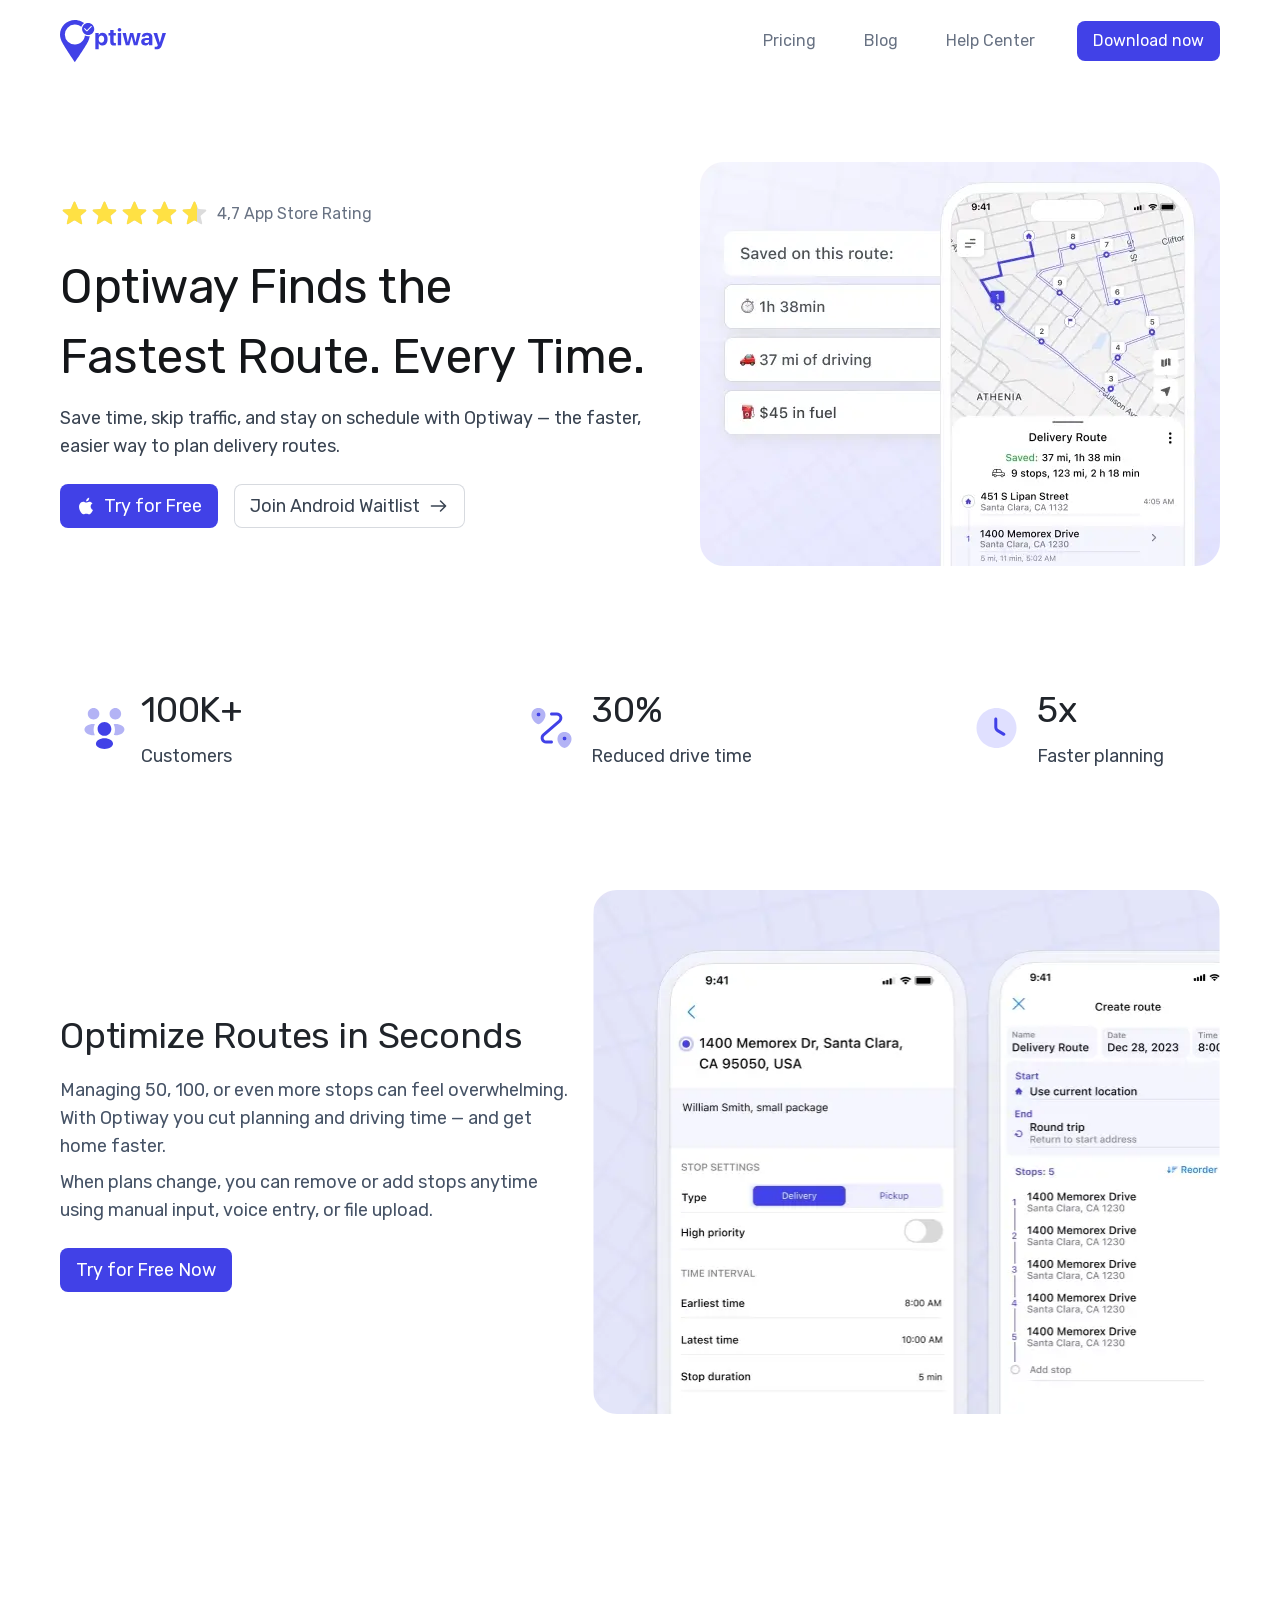
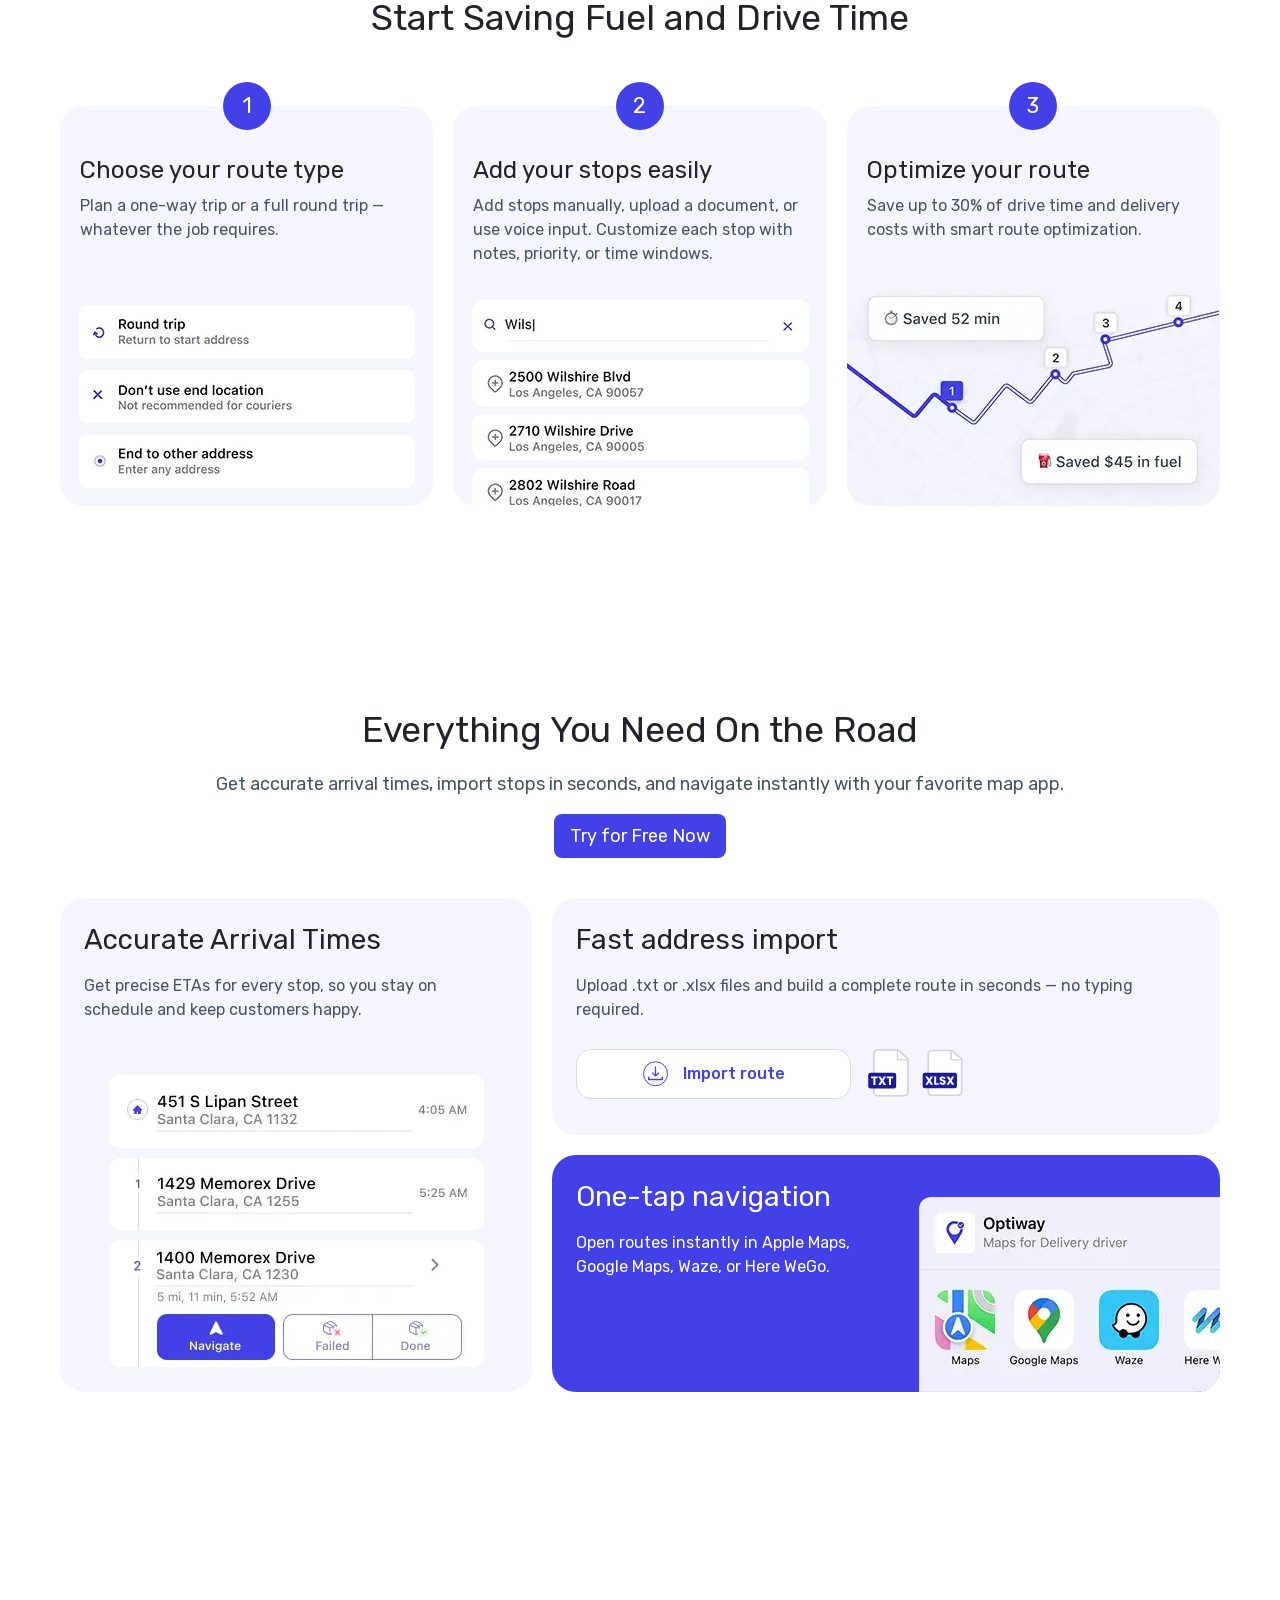
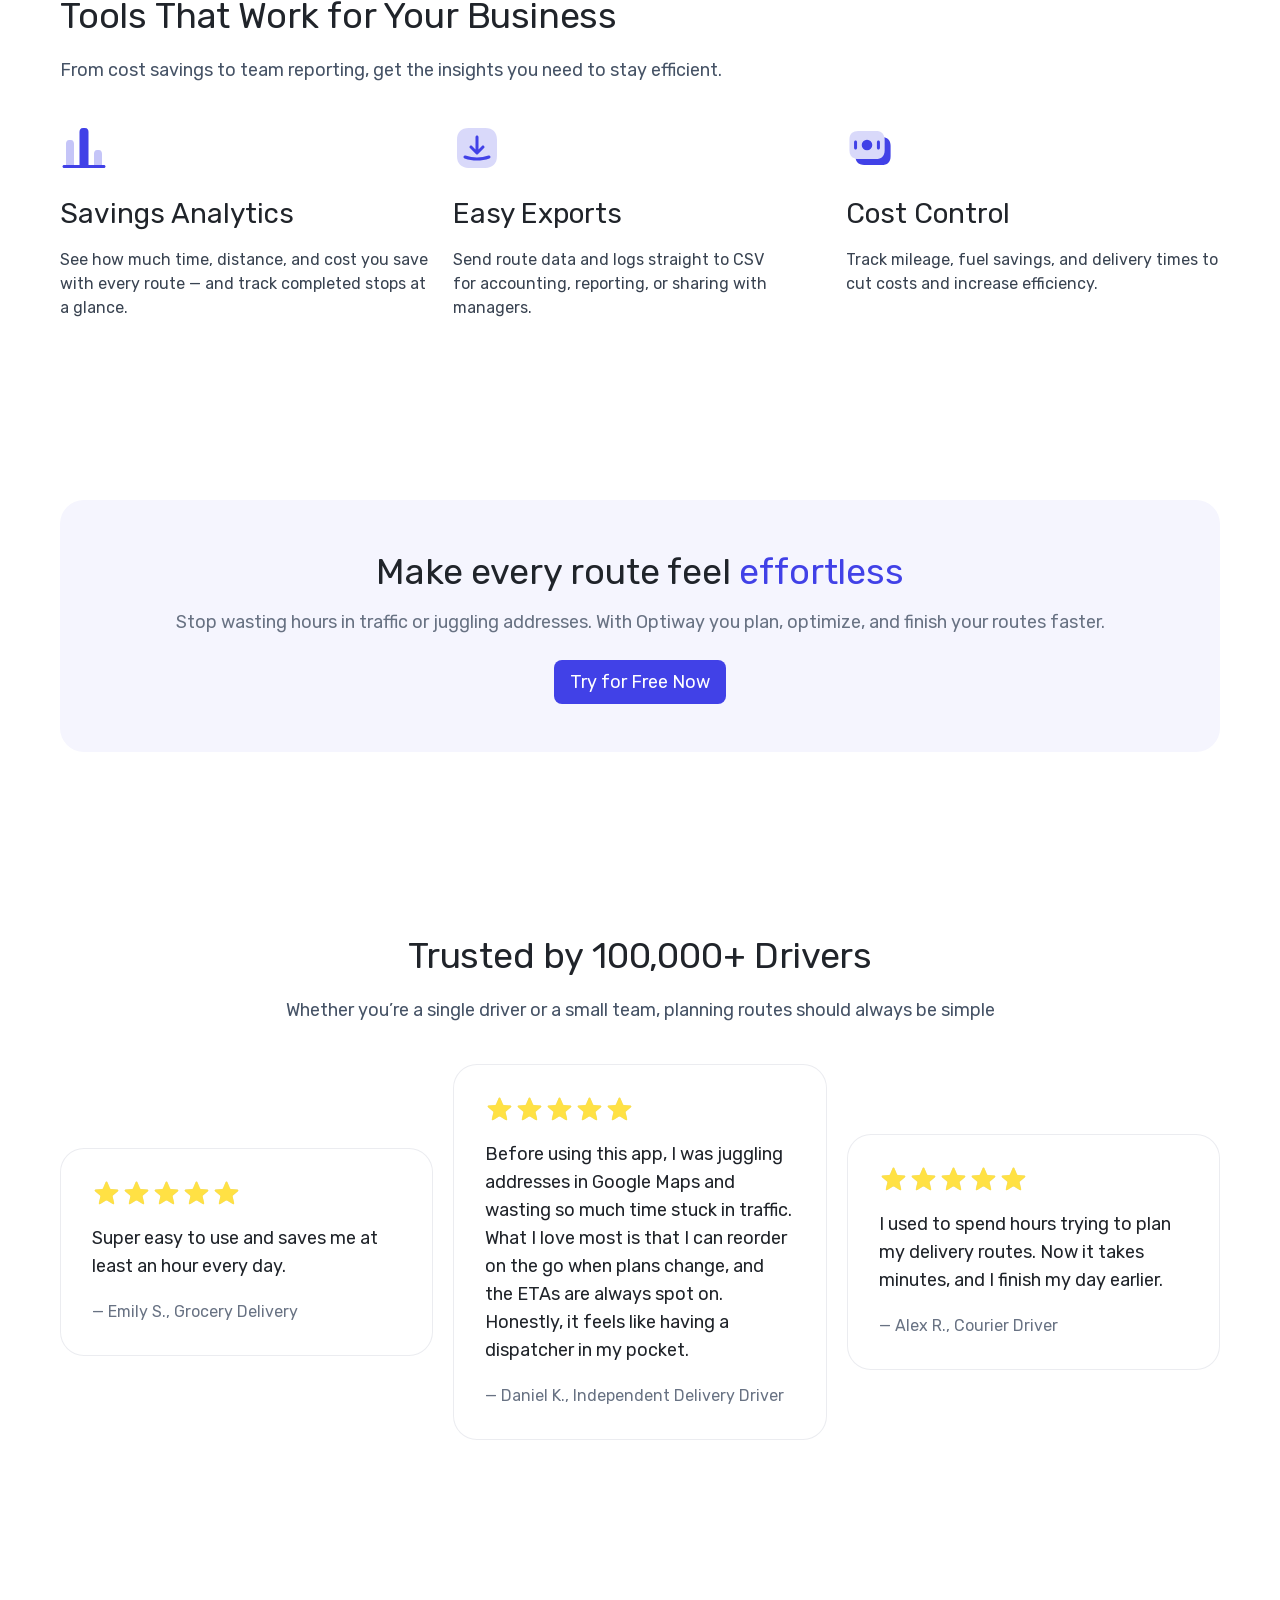
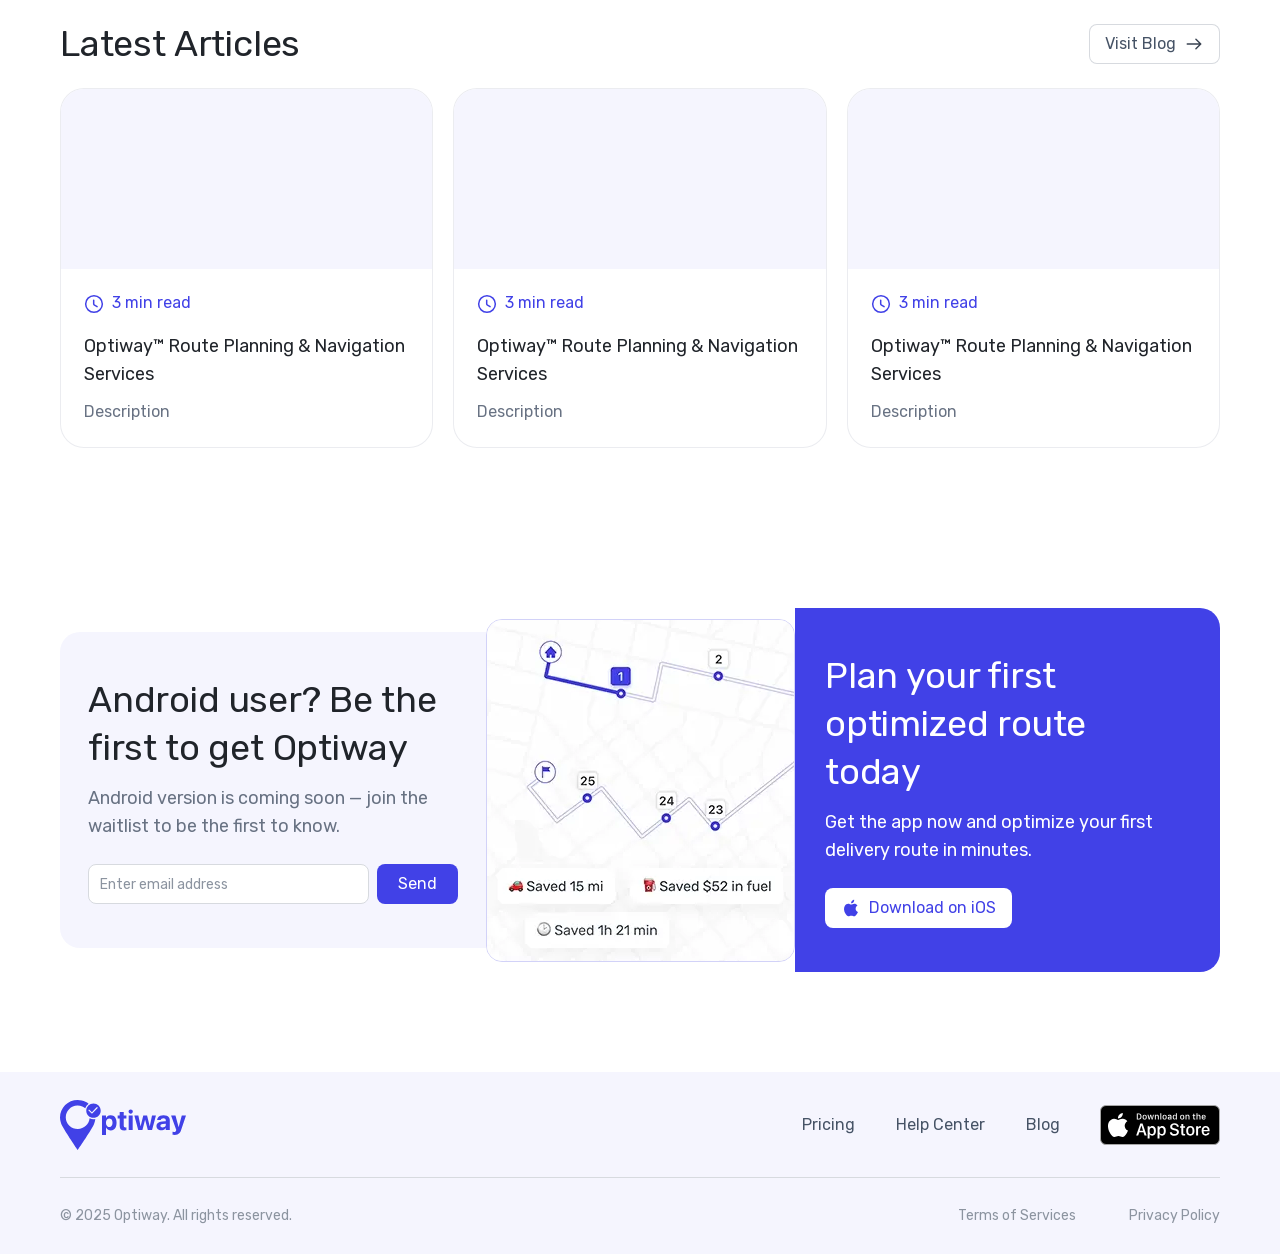
==== commit 9b3fd8a0: "added font" ====
--- a/index.html
+++ b/index.html
@@ -10,9 +10,11 @@
     <meta name="keywords" content="multiple route planner app, how to add multiple address in google maps, free route planner app for delivery drivers, fastest driving route, aa autoroute, fastest route, make a route, plan my route, plot a route, driving direction by car, routeplanners, circuit app, driving directions shortest route, delivery route planner, create itinerary map, driving directions mapquest, best route planner, route planning, apple maps route planner, route optimization, free route planner, google maps truck route, map a route, route planner, route mapper, plan a route on google maps, directions by car, route planner app, app to optimize route, mapquest get driving directions, best routing app, driving directions and maps, get driving directions, multiple stops google maps, mapquest directions, aa route planner, route maker app, route maps, best driving routes, direction app, map my route, best gps app, map routing app, route finder, google route planner, google navigation app, best driving routes">
     <link rel="canonical" href="https://optiway-app.com/">
 
-    <link rel="preconnect" href="https://fonts.googleapis.com">
-    <link rel="preconnect" href="https://fonts.gstatic.com" crossorigin>
-    <link href="https://fonts.googleapis.com/css2?family=Rubik:ital,wght@0,300..900;1,300..900&display=swap" rel="stylesheet">
+    <link rel="preload" href="./assets/fonts/rubik-regular.woff2" as="font" type="font/woff2" crossorigin>
+    <style>
+        @font-face {font-family: 'Rubik';font-style: normal;font-weight: 300 900;font-display: swap;src: url('./assets/fonts/rubik-regular.woff2') format('woff2');unicode-range: U+0000-00FF, U+0131, U+0152-0153, U+02BB-02BC, U+02C6, U+02DA, U+02DC, U+0304, U+0308, U+0329, U+2000-206F, U+20AC, U+2122, U+2191, U+2193, U+2212, U+2215, U+FEFF, U+FFFD;}
+        @font-face {font-family: 'Rubik';font-style: italic;font-weight: 300 900;font-display: swap;src: url('./assets/fonts/rubik-italic.woff2') format('woff2');unicode-range: U+0000-00FF, U+0131, U+0152-0153, U+02BB-02BC, U+02C6, U+02DA, U+02DC, U+0304, U+0308, U+0329, U+2000-206F, U+20AC, U+2122, U+2191, U+2193, U+2212, U+2215, U+FEFF, U+FFFD;}
+    </style>
 
     <link href="assets/css/style.css" rel="stylesheet">
 
@@ -59,8 +61,8 @@
                 <h1 class="hero__heading">Optiway Finds the Fastest&nbsp;Route. Every&nbsp;Time.</h1>
                 <p class="hero__subheading">Save time, skip traffic, and stay on schedule with Optiway &mdash; the faster, easier way to plan delivery routes.</p>
                 <div class="hero__buttons">
-                    <a href="https://apps.apple.com/app/apple-store/id1641843155?pt=124257092&ct=website-2&mt=8" class="btn btn--large" target="_blank" rel="noopener noreferrer" title="Try for Free Now"><svg width="20" height="20"><use href="/assets/img/sprite.svg#apple"></use></svg>Try for Free</a>
-                    <a href="#" class="btn btn--large btn--outline">Join Android Waitlist<svg width="21" height="20"><use href="/assets/img/sprite.svg#arrow-right"></use></svg></a>
+                    <a href="https://apps.apple.com/app/apple-store/id1641843155?pt=124257092&ct=website-2&mt=8" class="btn btn--large" target="_blank" rel="noopener noreferrer" title="Try for Free Now"><svg width="20" height="20"><use href="./assets/img/sprite.svg#apple"></use></svg>Try for Free</a>
+                    <a href="#" class="btn btn--large btn--outline">Join Android Waitlist<svg width="21" height="20"><use href="./assets/img/sprite.svg#arrow-right"></use></svg></a>
                 </div>
             </div>
             <picture class="hero__image">
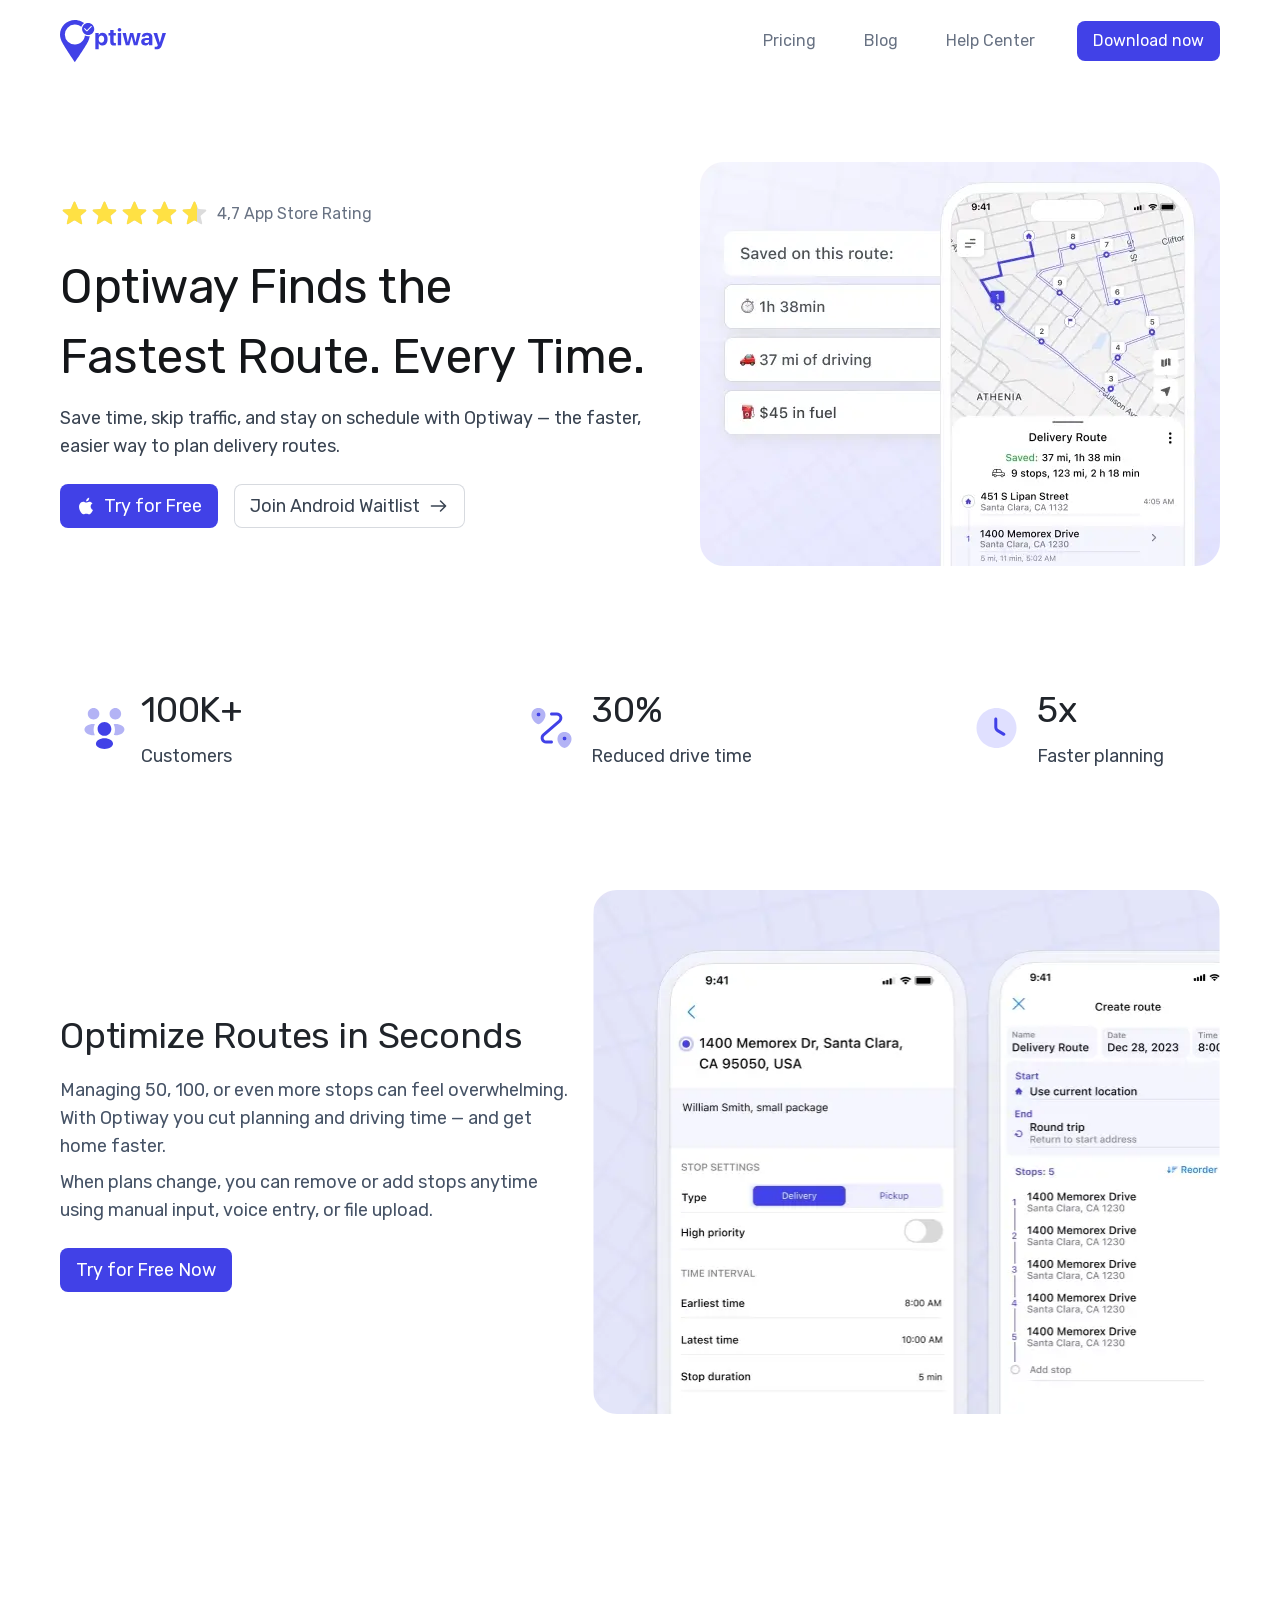
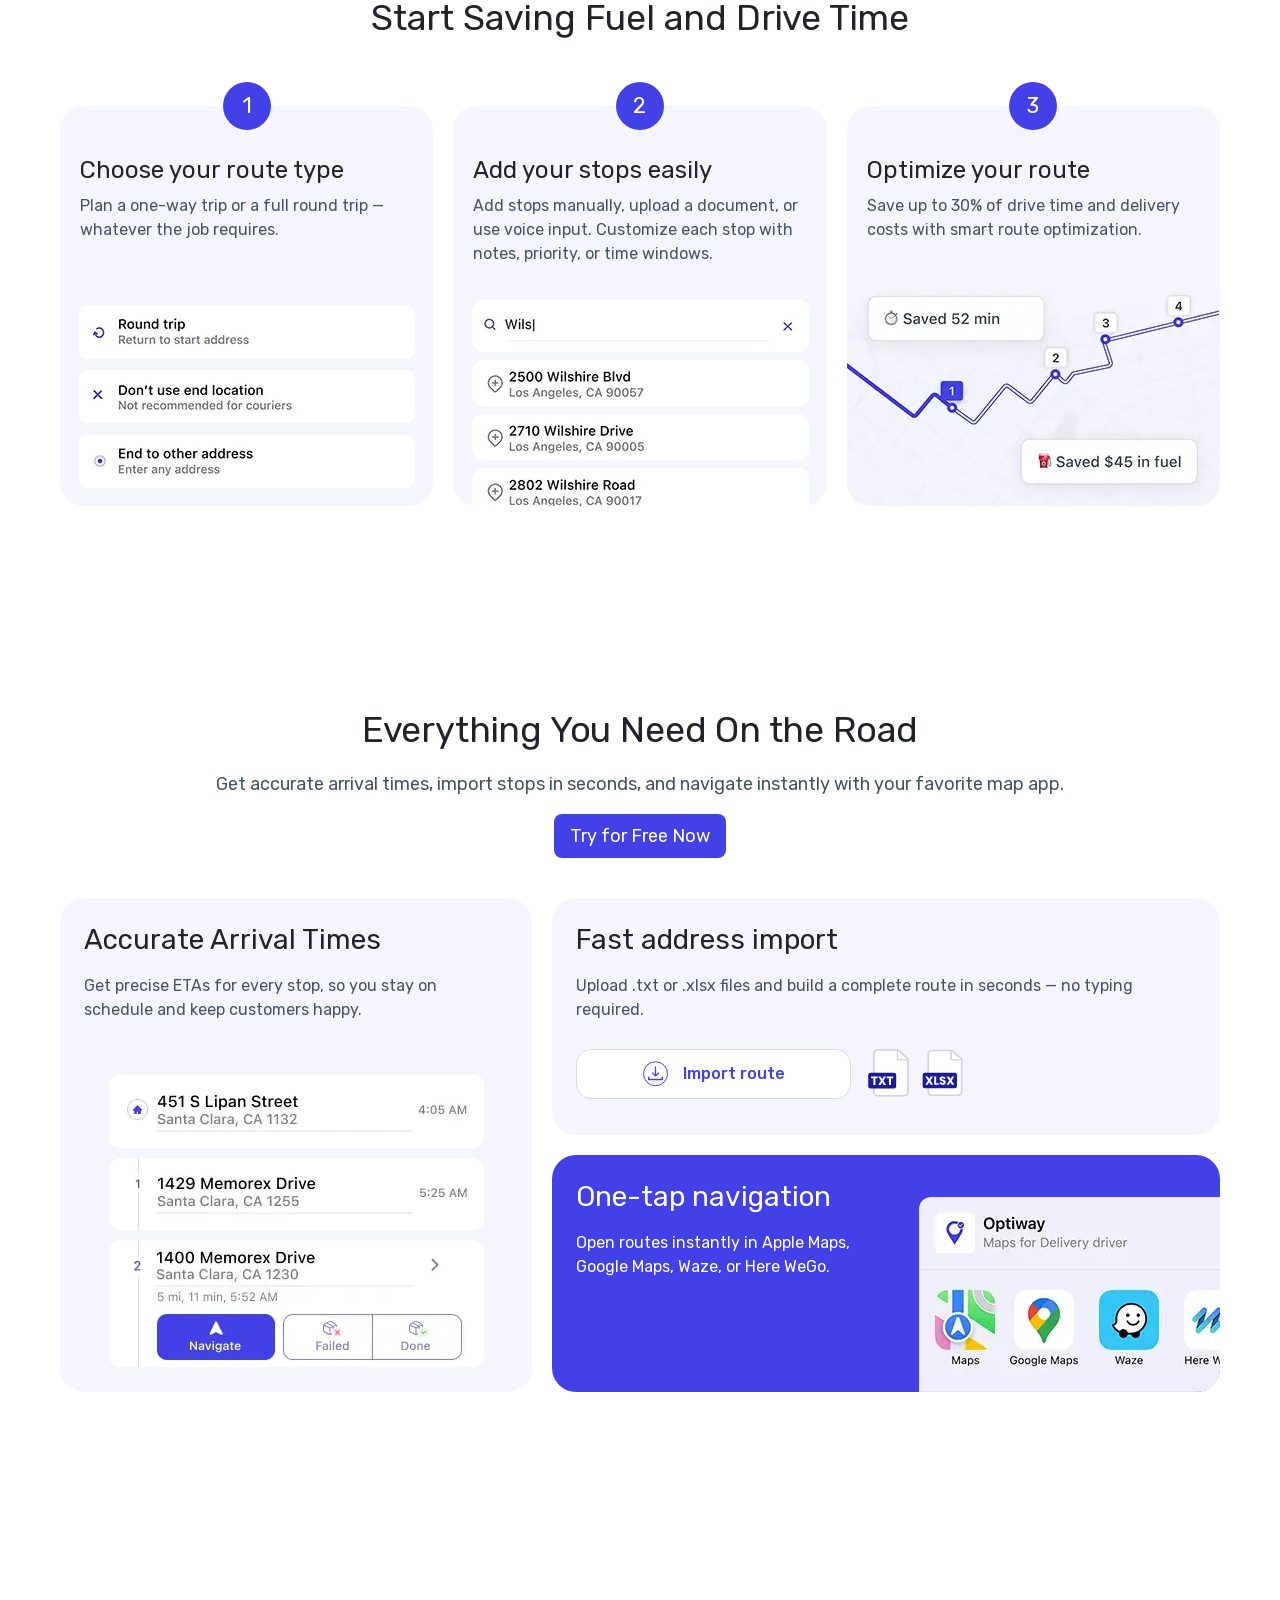
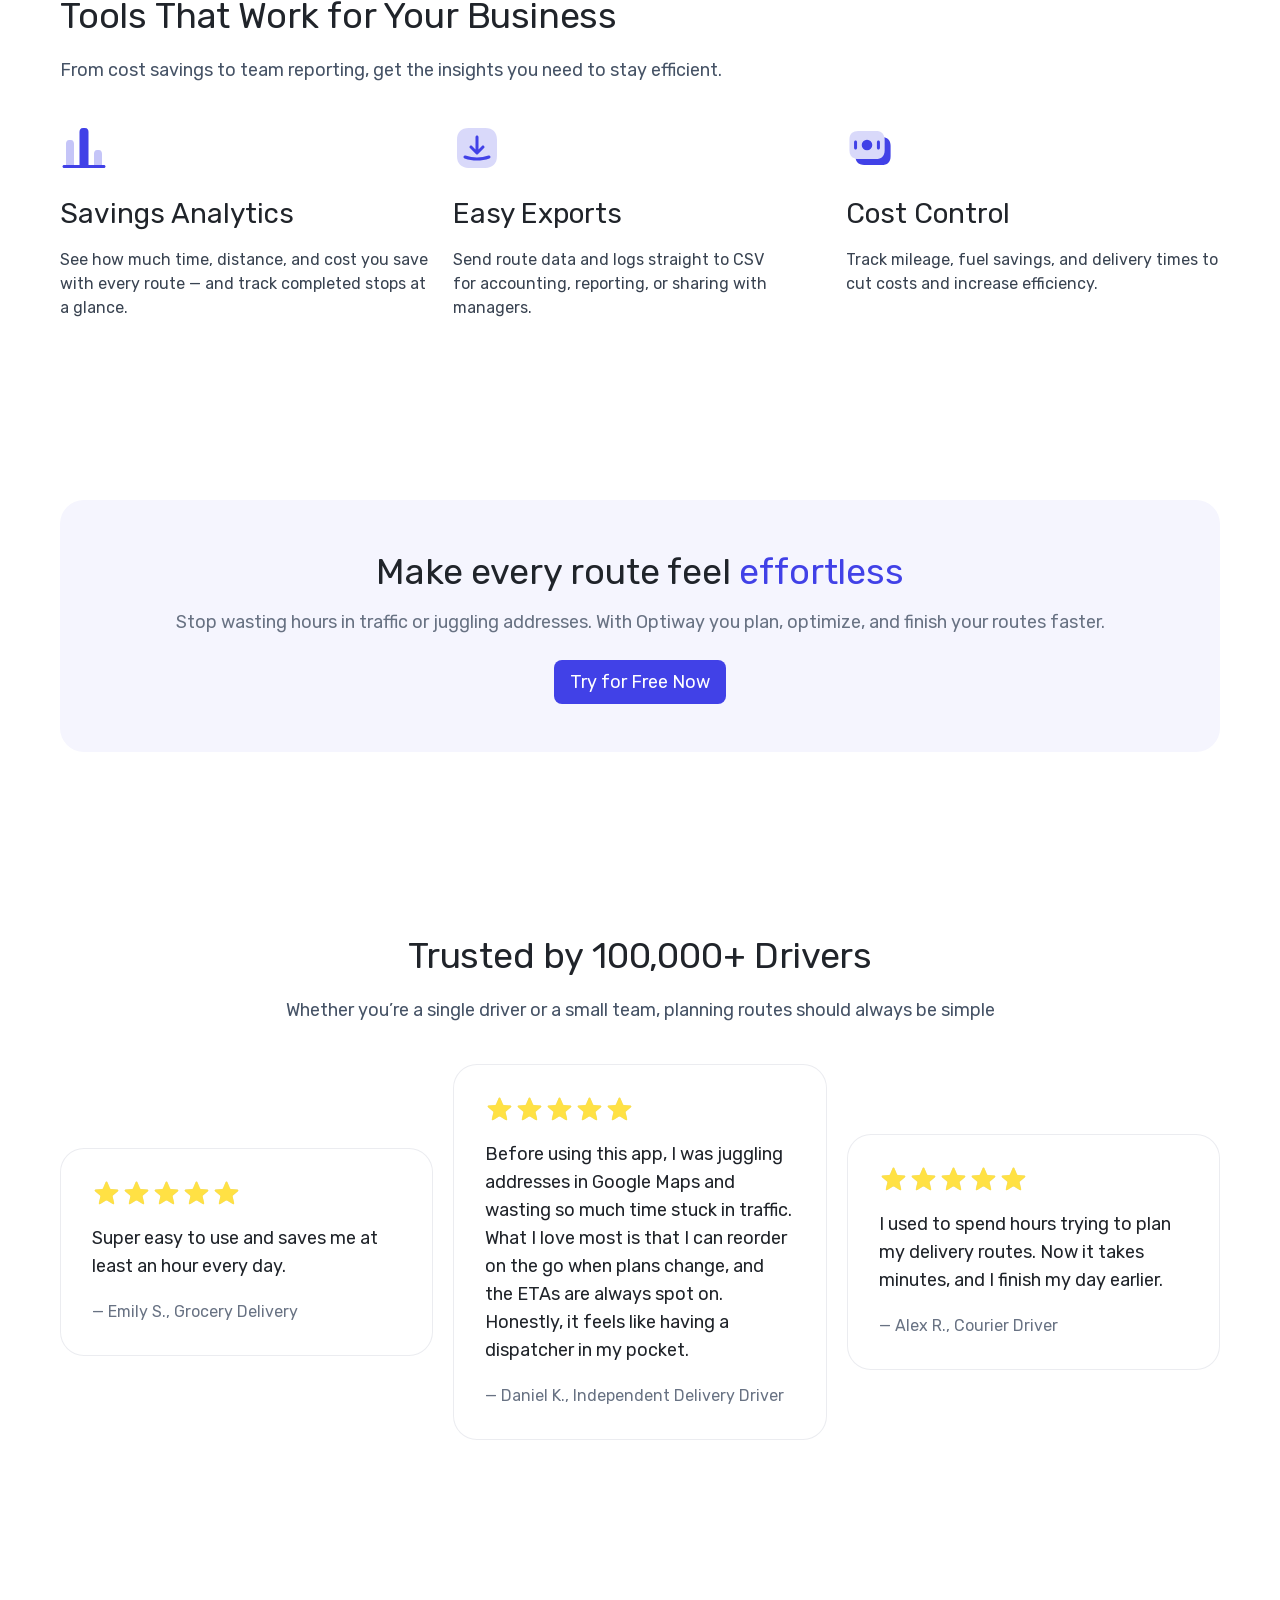
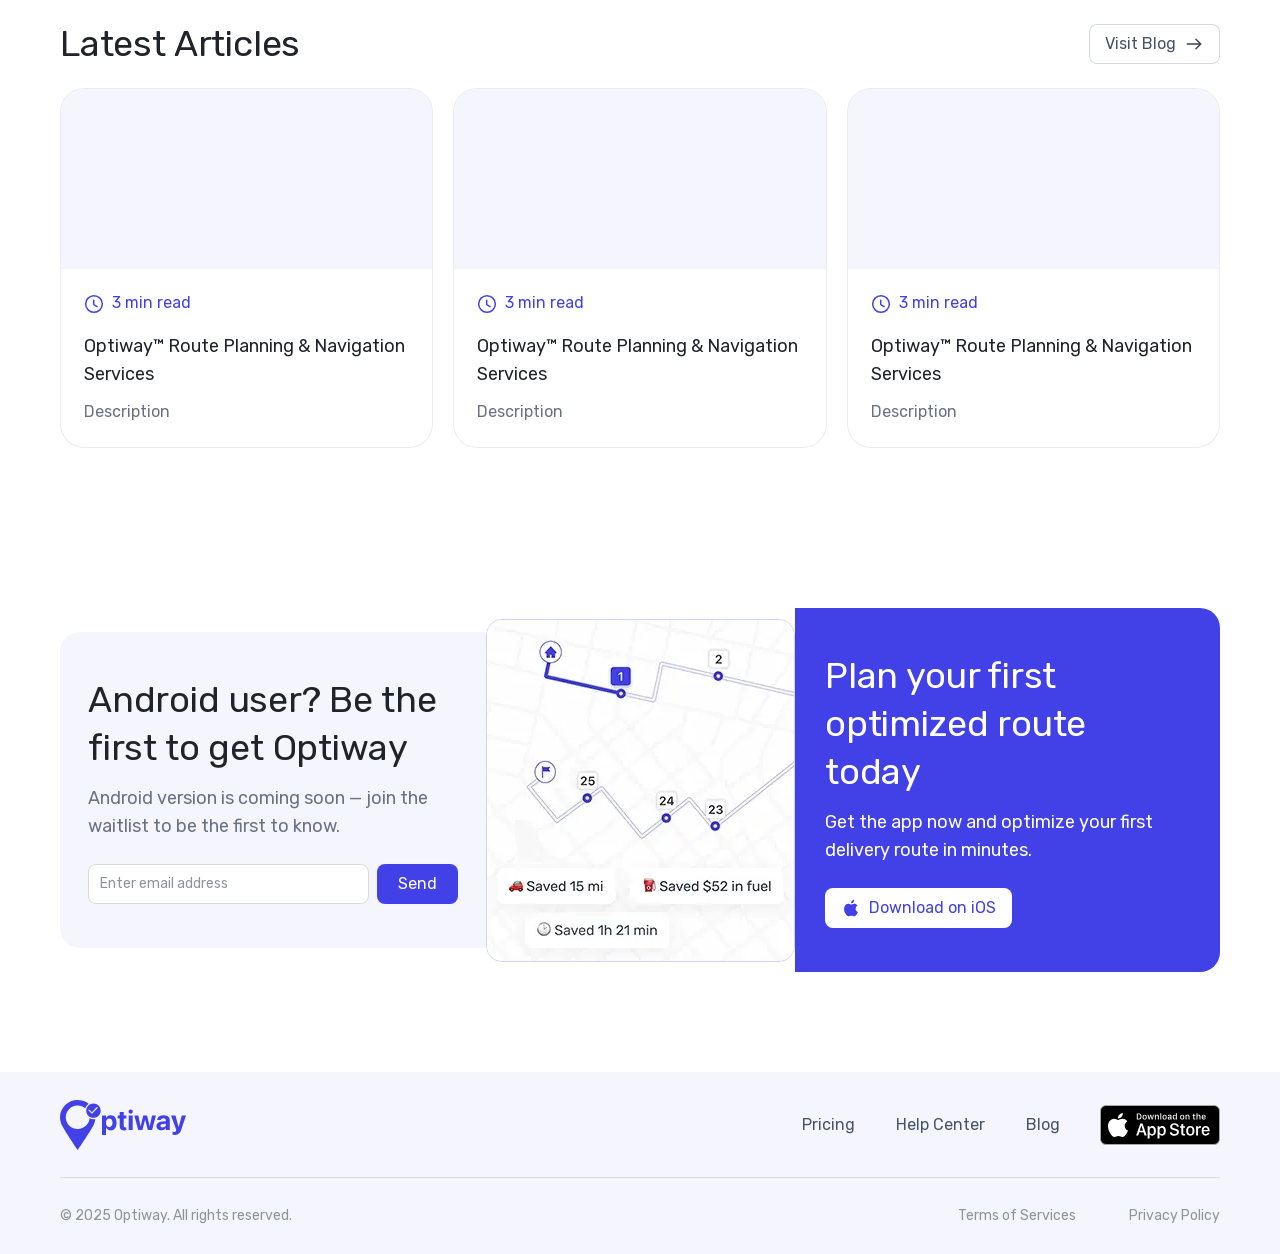
==== commit b25302a4: "update" ====
--- a/index.html
+++ b/index.html
@@ -10,7 +10,7 @@
     <meta name="keywords" content="multiple route planner app, how to add multiple address in google maps, free route planner app for delivery drivers, fastest driving route, aa autoroute, fastest route, make a route, plan my route, plot a route, driving direction by car, routeplanners, circuit app, driving directions shortest route, delivery route planner, create itinerary map, driving directions mapquest, best route planner, route planning, apple maps route planner, route optimization, free route planner, google maps truck route, map a route, route planner, route mapper, plan a route on google maps, directions by car, route planner app, app to optimize route, mapquest get driving directions, best routing app, driving directions and maps, get driving directions, multiple stops google maps, mapquest directions, aa route planner, route maker app, route maps, best driving routes, direction app, map my route, best gps app, map routing app, route finder, google route planner, google navigation app, best driving routes">
     <link rel="canonical" href="https://optiway-app.com/">
 
-    <link rel="preload" href="./assets/fonts/rubik-regular.woff2" as="font" type="font/woff2" crossorigin>
+    <link rel="preload" href="assets/fonts/rubik-regular.woff2" as="font" type="font/woff2" crossorigin>
     <style>
         @font-face {font-family: 'Rubik';font-style: normal;font-weight: 300 900;font-display: swap;src: url('./assets/fonts/rubik-regular.woff2') format('woff2');unicode-range: U+0000-00FF, U+0131, U+0152-0153, U+02BB-02BC, U+02C6, U+02DA, U+02DC, U+0304, U+0308, U+0329, U+2000-206F, U+20AC, U+2122, U+2191, U+2193, U+2212, U+2215, U+FEFF, U+FFFD;}
         @font-face {font-family: 'Rubik';font-style: italic;font-weight: 300 900;font-display: swap;src: url('./assets/fonts/rubik-italic.woff2') format('woff2');unicode-range: U+0000-00FF, U+0131, U+0152-0153, U+02BB-02BC, U+02C6, U+02DA, U+02DC, U+0304, U+0308, U+0329, U+2000-206F, U+20AC, U+2122, U+2191, U+2193, U+2212, U+2215, U+FEFF, U+FFFD;}
@@ -20,12 +20,12 @@
 
     <script src="assets/js/script.js" defer></script>
 
-    <link rel="icon" type="image/png" href="./assets/favicon/favicon-96x96.png" sizes="96x96">
-    <link rel="icon" type="image/svg+xml" href="./assets/favicon/favicon.svg">
-    <link rel="shortcut icon" href="./assets/favicon/favicon.ico">
-    <link rel="apple-touch-icon" sizes="180x180" href="./assets/favicon/apple-touch-icon.png">
+    <link rel="icon" type="image/png" href="assets/favicon/favicon-96x96.png" sizes="96x96">
+    <link rel="icon" type="image/svg+xml" href="assets/favicon/favicon.svg">
+    <link rel="shortcut icon" href="assets/favicon/favicon.ico">
+    <link rel="apple-touch-icon" sizes="180x180" href="assets/favicon/apple-touch-icon.png">
     <meta name="apple-mobile-web-app-title" content="Optiway">
-    <link rel="manifest" href="./assets/favicon/site.webmanifest">
+    <link rel="manifest" href="assets/favicon/site.webmanifest">
 </head>
 <body>
 
@@ -35,13 +35,13 @@
         <nav class="header__nav">
             <div class="header__space">
                 <menu class="header__menu">
+                    <li class="only-mobile"><a href="index.html">Home</a></li>
                     <li><a href="pricing.html">Pricing</a></li>
                     <li><a href="blog.html">Blog</a></li>
                     <li><a href="help.html" title="Help Center">Help Center</a></li>
                 </menu>
-                <div class="header__close"></div>
-            </div>
-            <div class="header__overlay"></div>
+                <div class="header__overlay"></div>
+            </div>
         </nav>
         <div class="header__button">
             <a href="https://apps.apple.com/app/apple-store/id1641843155?pt=124257092&ct=website-2&mt=8" class="btn" target="_blank" rel="noopener noreferrer" title="Download now">Download<span>&nbsp;now</span></a>
@@ -61,8 +61,8 @@
                 <h1 class="hero__heading">Optiway Finds the Fastest&nbsp;Route. Every&nbsp;Time.</h1>
                 <p class="hero__subheading">Save time, skip traffic, and stay on schedule with Optiway &mdash; the faster, easier way to plan delivery routes.</p>
                 <div class="hero__buttons">
-                    <a href="https://apps.apple.com/app/apple-store/id1641843155?pt=124257092&ct=website-2&mt=8" class="btn btn--large" target="_blank" rel="noopener noreferrer" title="Try for Free Now"><svg width="20" height="20"><use href="./assets/img/sprite.svg#apple"></use></svg>Try for Free</a>
-                    <a href="#" class="btn btn--large btn--outline">Join Android Waitlist<svg width="21" height="20"><use href="./assets/img/sprite.svg#arrow-right"></use></svg></a>
+                    <a href="https://apps.apple.com/app/apple-store/id1641843155?pt=124257092&ct=website-2&mt=8" class="btn btn--large" target="_blank" rel="noopener noreferrer" title="Try for Free Now"><svg width="20" height="20"><use href="assets/img/sprite.svg#apple"></use></svg>Try for Free</a>
+                    <a href="#" class="btn btn--large btn--outline">Join Android Waitlist<svg width="21" height="20"><use href="assets/img/sprite.svg#arrow-right"></use></svg></a>
                 </div>
             </div>
             <picture class="hero__image">
--- a/assets/css/style.css
+++ b/assets/css/style.css
@@ -1,2 +1,2 @@
-html{line-height:1.15;-webkit-text-size-adjust:100%}body{margin:0}main{display:block}h1{font-size:2em;margin:.67em 0}hr{-webkit-box-sizing:content-box;box-sizing:content-box;height:0;overflow:visible}pre{font-family:monospace,monospace;font-size:1em}a{background-color:rgba(0,0,0,0)}abbr[title]{border-bottom:none;text-decoration:underline;-webkit-text-decoration:underline dotted;text-decoration:underline dotted}b,strong{font-weight:bolder}code,kbd,samp{font-family:monospace,monospace;font-size:1em}small{font-size:80%}sub,sup{font-size:75%;line-height:0;position:relative;vertical-align:baseline}sub{bottom:-0.25em}sup{top:-0.5em}img{border-style:none}button,input,optgroup,select,textarea{font-family:inherit;font-size:100%;line-height:1.15;margin:0}button,input{overflow:visible}button,select{text-transform:none}[type=button],[type=reset],[type=submit],button{-webkit-appearance:button}[type=button]::-moz-focus-inner,[type=reset]::-moz-focus-inner,[type=submit]::-moz-focus-inner,button::-moz-focus-inner{border-style:none;padding:0}[type=button]:-moz-focusring,[type=reset]:-moz-focusring,[type=submit]:-moz-focusring,button:-moz-focusring{outline:1px dotted ButtonText}fieldset{padding:.35em .75em .625em}legend{-webkit-box-sizing:border-box;box-sizing:border-box;color:inherit;display:table;max-width:100%;padding:0;white-space:normal}progress{vertical-align:baseline}textarea{overflow:auto}[type=checkbox],[type=radio]{-webkit-box-sizing:border-box;box-sizing:border-box;padding:0}[type=number]::-webkit-inner-spin-button,[type=number]::-webkit-outer-spin-button{height:auto}[type=search]{-webkit-appearance:textfield;outline-offset:-2px}[type=search]::-webkit-search-decoration{-webkit-appearance:none}::-webkit-file-upload-button{-webkit-appearance:button;font:inherit}details{display:block}summary{display:list-item}template{display:none}[hidden]{display:none}*,*::before,*::after{-webkit-box-sizing:border-box;box-sizing:border-box;-webkit-tap-highlight-color:rgba(0,0,0,0)}html{width:100%;height:100%;background:#fff;scroll-padding-top:76px;scroll-behavior:smooth}@media(min-width: 768px){html{scroll-padding-top:82px}}body{width:100%;min-width:320px;min-height:100%;display:-webkit-box;display:-ms-flexbox;display:flex;-webkit-box-orient:vertical;-webkit-box-direction:normal;-ms-flex-direction:column;flex-direction:column;overflow-x:hidden;font:16px/1.5 "Rubik",sans-serif;color:#394351;position:relative;z-index:1;background:#fff;font-optical-sizing:auto;text-rendering:optimizeLegibility;-webkit-font-smoothing:antialiased;-moz-osx-font-smoothing:grayscale}@media(min-width: 768px){body{font-size:18px;line-height:28px}}a{color:#4141e7;text-decoration:underline;text-decoration-thickness:.0625em;text-decoration-color:inherit;text-underline-offset:.167em;-webkit-transition:text-decoration-color .15s ease,color .3s ease;transition:text-decoration-color .15s ease,color .3s ease}@media(hover: hover){a:hover,a:focus{text-decoration-color:rgba(65,65,231,0)}}p{margin:0 0 12px;margin:0 0 16px}.lead{color:#20242a}.blank{padding:0;margin-top:16px;margin-bottom:16px;list-style:none}.blank li+li{margin-top:12px}@media(min-width: 768px){.blank li+li{margin-top:8px}}h1,h2,h3,h4,h5,h6,.h1,.h2,.h3,.h4,.h5,.h6{margin:0 0 12px;margin:0 0 16px;font-family:"Rubik",sans-serif;font-weight:normal}h1,.h1{font-size:36px;line-height:48px;letter-spacing:-0.005em;color:#141619;text-align:center}@media(max-width: 369.98px){h1,.h1{font-size:32px}}@media(min-width: 768px){h1,.h1{font-size:48px;line-height:70px;letter-spacing:-0.01em}}@media(min-width: 1280px){h1,.h1{letter-spacing:-0.01em}}h2,.h2{font-size:28px;line-height:36px;color:#20242a}@media(min-width: 768px){h2,.h2{font-size:36px;line-height:48px;letter-spacing:-0.005em}}h3,.h3{font-size:28px;line-height:36px;color:#20242a}h4,.h4{font-size:24px;line-height:32px;color:#20242a}h5,.h5{font-size:18px;line-height:28px;color:#20242a}.hidden{display:none}hr{height:1px;border:none;background-color:#ebecf0}.container{max-width:552px;padding:0 16px;margin:0 auto}@media(min-width: 768px){.container{max-width:736px}}@media(min-width: 992px){.container{max-width:992px}}@media(min-width: 1280px){.container{max-width:1200px;padding:0 20px}}.header{width:100%;min-width:320px;max-width:1920px;height:76px;padding:16px 0;margin:0 auto;position:sticky;top:0;left:0;z-index:100;background:#fff}@media(min-width: 768px){.header{height:82px;padding:20px 0}}.header .container{display:-webkit-box;display:-ms-flexbox;display:flex;-webkit-box-pack:justify;-ms-flex-pack:justify;justify-content:space-between;-webkit-box-align:center;-ms-flex-align:center;align-items:center;gap:20px}@media(max-width: 369.98px){.header .container{gap:16px}}@media(max-width: 1279.98px){.header .container{max-width:1224px}}@media(max-width: 1279.98px)and (min-width: 768px){.header .container{padding-right:32px;padding-left:32px}}.header__title{width:0;height:0;overflow:hidden;position:absolute;top:0;left:0;visibility:hidden;cursor:default;-webkit-touch-callout:none;-webkit-user-select:none;-moz-user-select:none;-ms-user-select:none;user-select:none}.header__logo{padding:0;margin:0;position:relative;display:block}.header__logo a{display:block;outline:none}.header__logo img{width:92px;height:36px;display:block;-webkit-touch-callout:none;-webkit-user-select:none;-moz-user-select:none;-ms-user-select:none;user-select:none;-webkit-user-drag:none;user-drag:none}@media(min-width: 768px){.header__logo img{width:106px;height:42px}}@media(max-width: 767.98px){.header__nav{min-width:320px;display:none;overflow:hidden;position:fixed;top:0;bottom:0;left:0;right:0;z-index:50}.header__nav.visible{display:-webkit-box;display:-ms-flexbox;display:flex}.header__nav.open .header__overlay{opacity:.5}.header__nav.open .header__space{-webkit-transform:translate3d(0, 0, 0);transform:translate3d(0, 0, 0)}}@media(min-width: 768px){.header__nav{margin-left:auto}}.header__overlay{position:absolute;top:0;right:0;bottom:0;left:0;z-index:-1;background:#0d1217;opacity:0;-webkit-transition:opacity .4s ease;transition:opacity .4s ease}@media(max-width: 767.98px){.header__space{width:80%;max-width:320px;padding:24px 12px;display:-webkit-box;display:-ms-flexbox;display:flex;-webkit-box-orient:vertical;-webkit-box-direction:normal;-ms-flex-direction:column;flex-direction:column;-webkit-box-pack:stretch;-ms-flex-pack:stretch;justify-content:stretch;position:relative;z-index:5;background:#000;-webkit-transform:translate3d(-100%, 0, 0);transform:translate3d(-100%, 0, 0);-webkit-transition:-webkit-transform .4s ease;transition:-webkit-transform .4s ease;transition:transform .4s ease;transition:transform .4s ease, -webkit-transform .4s ease}}@media(min-width: 768px){.header__space{height:100%;display:-webkit-box;display:-ms-flexbox;display:flex;-webkit-box-pack:center;-ms-flex-pack:center;justify-content:center;-webkit-box-align:center;-ms-flex-align:center;align-items:center}}.header__menu{padding:0;margin:0;list-style:none}@media(min-width: 768px){.header__menu{margin-right:14px;display:-webkit-box;display:-ms-flexbox;display:flex;gap:32px;font-size:16px;line-height:24px;letter-spacing:.001em}}.header__menu a{padding:2px 8px;border-radius:4px;display:block;color:#687283;text-decoration:none;-webkit-transition:color .3s ease,background-color .3s ease;transition:color .3s ease,background-color .3s ease;outline:none}@media(hover: hover){.header__menu a:hover,.header__menu a:focus{color:#465366;background:#f5f5fe}}.header__menu li.active a{color:#141619;background:none}.header__button{margin-left:auto}@media(min-width: 768px){.header__button{margin-left:0}}.header__button .btn{gap:0}@media(max-width: 767.98px){.header__button .btn span{display:none}}.header__close{width:48px;height:48px;position:absolute;top:8px;right:8px;z-index:5;background:#000 url("data:image/svg+xml,%3Csvg width='30' height='30' fill='none' xmlns='http://www.w3.org/2000/svg'%3E%3Cpath fill-rule='evenodd' clip-rule='evenodd' d='M15.82 14.184V6h-1.636v8.184H6v1.636h8.184V24h1.636v-8.18H24v-1.636h-8.18Z' fill='%23fff'/%3E%3C/svg%3E") no-repeat center center;-webkit-transform:rotate(45deg);transform:rotate(45deg);-webkit-transition:-webkit-transform .15s ease;transition:-webkit-transform .15s ease;transition:transform .15s ease;transition:transform .15s ease, -webkit-transform .15s ease;cursor:pointer}@media(min-width: 768px){.header__close{display:none}}.header__toggle{width:44px;height:44px;position:relative;cursor:pointer}@media(min-width: 768px){.header__toggle{display:none}}.header__toggle span{display:block;position:absolute;top:0;right:0;bottom:0;left:0}.header__toggle::before,.header__toggle span::before,.header__toggle span::after{content:"";display:block;overflow:hidden;width:20px;height:1.5px;border-radius:2px;margin:auto;position:absolute;top:0;right:0;bottom:0;left:0;background:#8c94a0}.header__toggle span::before{top:10px}.header__toggle span::after{bottom:10px}.page--home{padding-top:0}.footer{padding:28px 0;margin-top:auto;background-color:#f5f5fe}.footer .container{position:relative}@media(min-width: 768px){.footer .container{display:-webkit-box;display:-ms-flexbox;display:flex;-ms-flex-wrap:wrap;flex-wrap:wrap;-webkit-box-align:center;-ms-flex-align:center;align-items:center;gap:0 40px}}@media(max-width: 1279.98px){.footer .container{max-width:1224px;padding-right:32px;padding-left:32px}}@media(max-width: 369.98px){.footer .container{padding-right:16px;padding-left:16px}}.footer__logo{margin:0 0 19px}@media(min-width: 768px){.footer__logo{margin:0}}.footer__logo img{width:126px;height:50px;display:block;-webkit-touch-callout:none;-webkit-user-select:none;-moz-user-select:none;-ms-user-select:none;user-select:none;-webkit-user-drag:none;user-drag:none}@media(max-width: 767.98px){.footer__download{position:absolute;top:0;right:32px;z-index:10}}@media(max-width: 369.98px){.footer__download{right:16px}}.footer__download a{display:block}.footer__download img{width:120px;height:40px;display:block;-webkit-user-drag:none;user-drag:none;-webkit-touch-callout:none;-webkit-user-select:none;-moz-user-select:none;-ms-user-select:none;user-select:none}.footer__line{width:100%;height:1px;margin:28px 0;border:none;background-color:#d7dadf;font-size:14px;line-height:20px}@media(min-width: 992px){.footer__line{margin-top:27px}}.footer__menu{padding:0;margin:0;list-style:none;font-size:16px;line-height:24px}@media(min-width: 768px){.footer__menu{margin-left:auto;display:-webkit-box;display:-ms-flexbox;display:flex;gap:41px}}@media(max-width: 767.98px){.footer__menu li{margin-bottom:20px}}.footer__menu li a{color:#465366;text-decoration:none;outline:none}@media(hover: hover){.footer__menu li a:hover,.footer__menu li a:focus{color:#141619}}.footer__copyright{margin:0;font-size:14px;line-height:20px;color:#8c94a0}.footer__links{margin:20px 0 0;list-style:none;padding:0;font-size:14px;line-height:20px;display:-webkit-box;display:-ms-flexbox;display:flex;gap:53px}@media(min-width: 768px){.footer__links{margin-top:0;margin-left:auto;white-space:nowrap}}.footer__links li a{color:#8c94a0;text-decoration:none;outline:none}@media(hover: hover){.footer__links li a:hover,.footer__links li a:focus{color:#465366}}.btn{padding:8px 16px;border:none;border-radius:8px;display:-webkit-inline-box;display:-ms-inline-flexbox;display:inline-flex;-webkit-box-orient:horizontal;-webkit-box-direction:normal;-ms-flex-direction:row;flex-direction:row;-webkit-box-pack:center;-ms-flex-pack:center;justify-content:center;-webkit-box-align:center;-ms-flex-align:center;align-items:center;gap:8px;font-size:16px;line-height:1.5;color:#fff;text-align:center;text-decoration:none;background:#4141e7;-webkit-transition:color .3s ease,background-color .3s ease,-webkit-box-shadow .3s ease;transition:color .3s ease,background-color .3s ease,-webkit-box-shadow .3s ease;transition:color .3s ease,box-shadow .3s ease,background-color .3s ease;transition:color .3s ease,box-shadow .3s ease,background-color .3s ease,-webkit-box-shadow .3s ease;outline:none;cursor:pointer}@media(hover: hover){.btn:not([disabled]):hover,.btn:not([disabled]):focus{background-color:#1b1b96}}.btn[disabled]{opacity:.3;cursor:default}.btn--large{font-size:18px;line-height:28px}.btn--outline{color:#465366;background:#fff;-webkit-box-shadow:0 0 0 1px inset #d7dadf;box-shadow:0 0 0 1px inset #d7dadf}@media(hover: hover){.btn--outline:not([disabled]):hover,.btn--outline:not([disabled]):focus{-webkit-box-shadow:0 0 0 1px inset #8c94a0;box-shadow:0 0 0 1px inset #8c94a0;background-color:#fff}}.btn--white{color:#4141e7;background-color:#fff}@media(hover: hover){.btn--white:not([disabled]):hover,.btn--white:not([disabled]):focus{color:#4141e7;background-color:#fff}}.form{display:-webkit-box;display:-ms-flexbox;display:flex;-ms-flex-wrap:wrap;flex-wrap:wrap;gap:16px}.form-group{width:100%;position:relative}.form-group::after{content:"";display:table;clear:both}.form-half{-ms-flex-preferred-size:calc(50% - 8px);flex-basis:calc(50% - 8px)}.form-error-message{padding-left:20px;margin:4px 0 0;display:block;position:relative;font:12px/1.5 "Inter","Rubik",sans-serif;letter-spacing:-0.01em;color:#e53e3e;background:url("data:image/svg+xml,%3Csvg xmlns='http://www.w3.org/2000/svg' width='16' height='16' fill='none' viewBox='0 0 16 16'%3E%3Cpath stroke='%23e53e3e' stroke-linecap='round' stroke-linejoin='round' d='M8 5.167v3.5M14.054 5.72v4.56c0 .747-.4 1.44-1.047 1.82l-3.96 2.287a2.11 2.11 0 0 1-2.1 0L2.987 12.1a2.1 2.1 0 0 1-1.047-1.82V5.72c0-.747.4-1.44 1.047-1.82l3.96-2.287a2.11 2.11 0 0 1 2.1 0l3.96 2.287a2.11 2.11 0 0 1 1.047 1.82M8 10.8v.067'/%3E%3C/svg%3E") no-repeat 1px 0;cursor:default;-webkit-touch-callout:none;-webkit-user-select:none;-moz-user-select:none;-ms-user-select:none;user-select:none;-webkit-user-drag:none;user-drag:none}.form-control{width:100%;padding:8.5px 11px 8px;border:1px solid #d7dadf;border-radius:8px;font:15px/21.5px "Inter","Rubik",sans-serif;color:#20242a;background:#fff;outline:none;-webkit-transition:border-color .3s ease;transition:border-color .3s ease}@media(min-width: 768px){.form-control{font-size:14px}}.form-control::-webkit-input-placeholder{color:#8c94a0;opacity:1;-webkit-transition:opacity .3s ease;transition:opacity .3s ease;-webkit-touch-callout:none;-webkit-user-select:none;-moz-user-select:none;-ms-user-select:none;user-select:none}.form-control::-moz-placeholder{color:#8c94a0;opacity:1;-moz-transition:opacity .3s ease;transition:opacity .3s ease;-webkit-touch-callout:none;-webkit-user-select:none;-moz-user-select:none;-ms-user-select:none;user-select:none}.form-control:-ms-input-placeholder{color:#8c94a0;opacity:1;-ms-transition:opacity .3s ease;transition:opacity .3s ease;-webkit-touch-callout:none;-webkit-user-select:none;-moz-user-select:none;-ms-user-select:none;user-select:none}.form-control::-ms-input-placeholder{color:#8c94a0;opacity:1;-ms-transition:opacity .3s ease;transition:opacity .3s ease;-webkit-touch-callout:none;-webkit-user-select:none;-moz-user-select:none;-ms-user-select:none;user-select:none}.form-control::placeholder{color:#8c94a0;opacity:1;-webkit-transition:opacity .3s ease;transition:opacity .3s ease;-webkit-touch-callout:none;-webkit-user-select:none;-moz-user-select:none;-ms-user-select:none;user-select:none}.form-control:focus{border-color:#4141e7}.form-control:focus::-webkit-input-placeholder{opacity:0}.form-control:focus::-moz-placeholder{opacity:0}.form-control:focus:-ms-input-placeholder{opacity:0}.form-control:focus::-ms-input-placeholder{opacity:0}.form-control:focus::placeholder{opacity:0}.form-control[disabled]{border-color:#ebecf0;background:#f5f5fe}.form-control.form-error{border-color:#e53e3e}.form textarea{padding-top:8px;resize:none}.stars{width:149px;height:28px;position:relative}.stars::before{content:"";display:block;overflow:hidden;position:relative;z-index:1;-webkit-filter:grayscale(100%);filter:grayscale(100%)}.stars::before,.stars div{width:100%;height:100%;position:relative;z-index:3;background:url("data:image/svg+xml,%3Csvg xmlns='http://www.w3.org/2000/svg' width='149' height='28' fill='none' viewBox='0 0 149 28'%3E%3Cpath fill='%23ffe144' d='M13.577 2.22c.341-.821 1.505-.821 1.846 0l2.545 6.12a1 1 0 0 0 .844.612l6.606.53c.887.07 1.246 1.177.57 1.756l-5.032 4.311a1 1 0 0 0-.323.992l1.538 6.447c.207.865-.735 1.549-1.494 1.085l-5.656-3.455a1 1 0 0 0-1.042 0l-5.656 3.455c-.76.464-1.7-.22-1.494-1.085l1.538-6.447a1 1 0 0 0-.323-.992l-5.033-4.311c-.675-.579-.316-1.685.57-1.756l6.607-.53a1 1 0 0 0 .843-.613zM43.577 2.22c.341-.821 1.505-.821 1.846 0l2.545 6.12a1 1 0 0 0 .844.612l6.606.53c.887.07 1.246 1.177.57 1.756l-5.032 4.311a1 1 0 0 0-.323.992l1.538 6.447c.206.865-.735 1.549-1.494 1.085l-5.656-3.455a1 1 0 0 0-1.042 0l-5.656 3.455c-.76.464-1.7-.22-1.494-1.085l1.538-6.447a1 1 0 0 0-.322-.992l-5.034-4.311c-.675-.579-.316-1.685.57-1.756l6.607-.53a1 1 0 0 0 .843-.613zM73.577 2.22c.341-.821 1.505-.821 1.846 0l2.546 6.12a1 1 0 0 0 .843.612l6.606.53c.887.07 1.246 1.177.57 1.756l-5.032 4.311a1 1 0 0 0-.323.992l1.538 6.447c.206.865-.735 1.549-1.494 1.085l-5.656-3.455a1 1 0 0 0-1.042 0l-5.656 3.455c-.76.464-1.7-.22-1.494-1.085l1.538-6.447a1 1 0 0 0-.323-.992l-5.033-4.311c-.675-.579-.316-1.685.57-1.756l6.607-.53a1 1 0 0 0 .843-.613zM103.577 2.22c.341-.821 1.505-.821 1.846 0l2.545 6.12a1 1 0 0 0 .844.612l6.606.53c.887.07 1.246 1.177.571 1.756l-5.033 4.311a1 1 0 0 0-.323.992l1.538 6.447c.207.865-.735 1.549-1.494 1.085l-5.656-3.455a1 1 0 0 0-1.042 0l-5.656 3.455c-.76.464-1.7-.22-1.494-1.085l1.538-6.447a1 1 0 0 0-.323-.992l-5.033-4.311c-.675-.579-.316-1.685.57-1.756l6.607-.53a1 1 0 0 0 .844-.613zM133.577 2.22c.341-.821 1.505-.821 1.846 0l2.545 6.12a1 1 0 0 0 .844.612l6.606.53c.887.07 1.246 1.177.571 1.756l-5.033 4.311a1 1 0 0 0-.323.992l1.538 6.447c.207.865-.735 1.549-1.494 1.085l-5.656-3.455a1 1 0 0 0-1.042 0l-5.656 3.455c-.759.464-1.701-.22-1.494-1.085l1.538-6.447a1 1 0 0 0-.323-.992l-5.033-4.311c-.675-.579-.316-1.685.571-1.756l6.606-.53a1 1 0 0 0 .844-.613z'/%3E%3C/svg%3E") no-repeat top left}.stars div{position:absolute;top:0;left:0}.head{margin-bottom:40px;color:#465366}.head>*:last-child{margin-bottom:0}.head--center{text-align:center}@media(max-width: 767.98px){.head--smaller{margin-bottom:20px}}@media(max-width: 991.98px){.head--smaller h2,.head--smaller .h2{font-size:28px;line-height:36px}}@media(max-width: 767.98px){.head--smaller h2,.head--smaller .h2{font-size:24px;line-height:32px}}.tags{padding:0 16px;margin:0 -16px;list-style:none;font-size:14px;line-height:20px;letter-spacing:.001em;display:-webkit-box;display:-ms-flexbox;display:flex;gap:8px;overflow:hidden;overflow-x:scroll;-webkit-overflow-scrolling:touch;scrollbar-width:none}.tags::-webkit-scrollbar{display:none}@media(min-width: 768px){.tags{font-size:16px;line-height:24px;-ms-flex-wrap:wrap;flex-wrap:wrap;overflow:visible}}@media(min-width: 1280px){.tags{gap:4px;letter-spacing:0}}.tags li a{padding:8px 10px;border-radius:40px;-webkit-box-shadow:inset 0 0 0 1px #ebecf0;box-shadow:inset 0 0 0 1px #ebecf0;display:block;color:#141619;text-align:center;text-decoration:none;white-space:nowrap;-webkit-transition:color .3s ease,background-color .3s ease,-webkit-box-shadow .3s ease;transition:color .3s ease,background-color .3s ease,-webkit-box-shadow .3s ease;transition:color .3s ease,box-shadow .3s ease,background-color .3s ease;transition:color .3s ease,box-shadow .3s ease,background-color .3s ease,-webkit-box-shadow .3s ease}@media(min-width: 768px){.tags li a{min-width:60px}}@media(hover: hover){.tags li:not(.active) a:not([disabled]):hover,.tags li:not(.active) a:not([disabled]):focus{-webkit-box-shadow:0 0 0 1px inset #8c94a0;box-shadow:0 0 0 1px inset #8c94a0;background-color:#fff}}.tags li.active a{background-color:#ebecf0;cursor:default}.meta{position:relative}@media(min-width: 768px){.meta{padding-top:20px}}@media(min-width: 992px){.meta{padding-bottom:20px;position:sticky;top:82px;background:#fff}}@media(min-width: 768px){.meta-columns{display:-webkit-box;display:-ms-flexbox;display:flex;-webkit-box-pack:justify;-ms-flex-pack:justify;justify-content:space-between;gap:32px 16px}}@media(min-width: 992px){.meta-columns{margin-bottom:24px;-ms-flex-wrap:wrap;flex-wrap:wrap}.meta-columns .meta-item{margin-bottom:0;-webkit-box-flex:0;-ms-flex:0 0 calc(50% - 10px);flex:0 0 calc(50% - 10px)}}.meta-item{margin-bottom:24px;color:#20242a}@media(min-width: 768px){.meta-item{font-size:16px;line-height:1.5}}.meta-item strong{margin-bottom:12px;display:block;font-weight:normal;text-transform:uppercase;color:#687283;cursor:default}.meta-item .social{margin-top:16px}.meta>.meta-item:last-child{margin-bottom:0}.meta-tags{padding:0 0 8px;margin:0;list-style:none;font-size:14px;line-height:20px;letter-spacing:.001em;display:-webkit-box;display:-ms-flexbox;display:flex;-ms-flex-wrap:wrap;flex-wrap:wrap;gap:8px 4px}@media(min-width: 1280px){.meta-tags{gap:4px}}.meta-tags li{padding:6px 12px;border-radius:40px;display:block;color:#141619;white-space:nowrap;background-color:#ebecf0;cursor:default}.meta-links{padding:0;margin:-8px 0 -12px;list-style:none}@media(min-width: 768px){.meta-links{margin-bottom:-4px}}.meta-links li{padding:12px 0}.meta-links li+li{-webkit-box-shadow:0 -1px 0 0 #ebecf0;box-shadow:0 -1px 0 0 #ebecf0}.meta-links a{display:block;color:#687283;text-decoration:none;outline:none}@media(hover: hover){.meta-links a:hover{color:#20242a}}.meta-links a:focus,.meta-links a:active{color:#20242a}.meta-links li.active a{color:#20242a}.social{padding:0;margin:0;list-style:none;display:-webkit-box;display:-ms-flexbox;display:flex;-webkit-box-align:center;-ms-flex-align:center;align-items:center;gap:16px}.social a{display:block;outline:none}@media(hover: hover){.social a:hover svg,.social a:focus svg{opacity:.8}}.social svg{display:block;opacity:.4;-webkit-transition:opacity .3s ease;transition:opacity .3s ease}.helpful{margin:0;display:-webkit-box;display:-ms-flexbox;display:flex;gap:16px;font-size:18px;line-height:28px;color:#8c94a0}.helpful em{font-style:normal;display:block}.helpful a{display:block}.helpful svg{display:block}.questions{padding:20px;border-radius:20px;margin-top:40px;position:relative;color:#8c94a0;background:#f5f5fe}.questions h5{margin-bottom:6px}.questions p{margin:0 0 -6px;line-height:36px}.page-header{padding:60px 0 40px}@media(min-width: 768px){.page-header{padding-top:80px}}@media(min-width: 1280px){.page-header{padding-top:120px}}.page-header h1{margin-bottom:20px;text-align:left}@media(min-width: 768px)and (max-width: 1279.98px){.page-header--smaller h1{font-size:36px;line-height:48px;letter-spacing:-0.005em}}.page-header--center{text-align:center}.page-header--center h1{text-align:center}.page-header--help{padding-top:80px;text-align:center}.page-header--help h1{margin-bottom:12px;text-align:center}@media(max-width: 1279.98px){.page-header--help h1{font-size:28px;line-height:36px}}@media(max-width: 1279.98px)and (min-width: 768px){.page-header--help h1{font-size:36px;line-height:48px;letter-spacing:-0.005em}}.page-header--help *:last-child{margin-bottom:0}.hero{padding:60px 0}@media(min-width: 768px){.hero{padding:80px 0}}@media(min-width: 992px){.hero{display:-webkit-box;display:-ms-flexbox;display:flex;gap:16px;-webkit-box-align:center;-ms-flex-align:center;align-items:center}}@media(min-width: 1280px){.hero{gap:24px}}.hero__content{text-align:center}@media(min-width: 768px)and (max-width: 991.98px){.hero__content{max-width:600px;margin:0 auto}}@media(min-width: 992px){.hero__content{text-align:left}}.hero__rating{margin-bottom:1.5rem;display:-webkit-box;display:-ms-flexbox;display:flex;-webkit-box-pack:center;-ms-flex-pack:center;justify-content:center;-webkit-box-align:center;-ms-flex-align:center;align-items:center;gap:.5rem;font-size:16px;line-height:1.5em;color:#687283;cursor:default}@media(max-width: 369.98px){.hero__rating{font-size:14px;gap:.25rem}}@media(min-width: 992px){.hero__rating{-webkit-box-pack:start;-ms-flex-pack:start;justify-content:flex-start}}.hero__rating em{display:block;position:relative;font-style:normal}@media(max-width: 369.98px){.hero__rating em{top:1px}}.hero__heading{margin-bottom:.75rem;text-align:inherit}.hero__subheading{margin:0;text-align:inherit;color:#394351}@media(min-width: 370px){.hero__subheading{font-size:18px;line-height:28px}}@media(min-width: 768px)and (max-width: 991.98px){.hero__subheading{max-width:500px;margin:0 auto}}.hero__buttons{margin-top:1.5rem;display:-webkit-box;display:-ms-flexbox;display:flex;-webkit-box-orient:vertical;-webkit-box-direction:normal;-ms-flex-direction:column;flex-direction:column;-webkit-box-align:center;-ms-flex-align:center;align-items:center;gap:1rem}@media(min-width: 768px){.hero__buttons{-webkit-box-orient:horizontal;-webkit-box-direction:normal;-ms-flex-direction:row;flex-direction:row;-webkit-box-pack:center;-ms-flex-pack:center;justify-content:center}}@media(min-width: 992px){.hero__buttons{-webkit-box-pack:start;-ms-flex-pack:start;justify-content:flex-start}}.hero__buttons .btn{white-space:nowrap}@media(max-width: 767.98px){.hero__buttons .btn{width:232px}}.hero__buttons .btn--outline{color:#394351}.hero__image{width:100%;margin-top:40px;display:block}@media(min-width: 992px){.hero__image{width:460px;margin-top:0;-ms-flex-negative:0;flex-shrink:0}}@media(min-width: 1280px){.hero__image{width:520px}}.hero__image img{max-width:100%;border-radius:16px;margin:0 auto;display:block;-webkit-touch-callout:none;-webkit-user-select:none;-moz-user-select:none;-ms-user-select:none;user-select:none}@media(max-width: 369.98px){.hero__image img{width:337px;height:auto;aspect-ratio:337/262}}@media(min-width: 572px){.hero__image img{border-radius:24px;aspect-ratio:520/404}}@media(min-width: 572px)and (max-width: 1279.98px){.hero__image img{height:auto}}.stats{padding:40px 0;margin:0;list-style:none;display:-webkit-box;display:-ms-flexbox;display:flex;-webkit-box-align:center;-ms-flex-align:center;align-items:center;-webkit-box-orient:vertical;-webkit-box-direction:normal;-ms-flex-direction:column;flex-direction:column;gap:20px}@media(min-width: 768px){.stats{-webkit-box-orient:horizontal;-webkit-box-direction:normal;-ms-flex-direction:row;flex-direction:row;-webkit-box-pack:justify;-ms-flex-pack:justify;justify-content:space-between}}@media(min-width: 992px){.stats{padding-right:20px;padding-left:20px}}.stats li{width:226px;padding-left:64px;position:relative;display:-webkit-box;display:-ms-flexbox;display:flex;-webkit-box-orient:vertical;-webkit-box-direction:normal;-ms-flex-direction:column;flex-direction:column;gap:8px}@media(max-width: 767.98px){.stats li:first-child{padding-left:60px}}@media(min-width: 768px){.stats li{padding-left:60px}.stats li:nth-child(2){padding-left:62px}.stats li:nth-child(2) svg{left:-3px}.stats li:nth-child(3) svg{left:-5px}}@media(min-width: 1280px){.stats li{padding-left:61px}.stats li:nth-child(2){padding-left:64px}.stats li:nth-child(2) svg{left:0}.stats li:nth-child(3){padding-left:63px}.stats li:nth-child(3) svg{left:-2px}}.stats li svg{height:48px;position:absolute;top:50%;left:0;-webkit-transform:translateY(-50%);transform:translateY(-50%)}.stats li em{display:block;font-size:28px;line-height:36px;font-style:normal;letter-spacing:-0.005em;color:#20242a}@media(min-width: 768px){.stats li em{font-weight:400;font-size:36px;line-height:48px}}.stats li span{margin-right:-5px;display:block;font-size:18px;line-height:28px}.feature{padding:60px 0}@media(min-width: 768px){.feature{padding:80px 0}}@media(min-width: 992px){.feature{display:-webkit-box;display:-ms-flexbox;display:flex;gap:16px;-webkit-box-align:center;-ms-flex-align:center;align-items:center}}@media(min-width: 1280px){.feature{gap:24px}}.feature__content{color:#465366;text-align:center}@media(min-width: 992px){.feature__content{text-align:left}}@media(min-width: 768px){.feature__content p{margin-bottom:8px}}.feature__content .btn{margin-top:12px}@media(min-width: 768px){.feature__content .btn{margin-top:16px}}.feature__image{width:100%;margin-top:40px;display:block}@media(min-width: 992px){.feature__image{width:460px;margin-top:0;-ms-flex-negative:0;flex-shrink:0}}@media(min-width: 1280px){.feature__image{width:627px}}.feature__image img{max-width:100%;border-radius:16px;margin:0 auto;display:block;-webkit-touch-callout:none;-webkit-user-select:none;-moz-user-select:none;-ms-user-select:none;user-select:none}@media(max-width: 369.98px){.feature__image img{width:343px;height:auto;aspect-ratio:343/288}}@media(min-width: 572px){.feature__image img{border-radius:24px;aspect-ratio:627/524}}@media(min-width: 572px)and (max-width: 1279.98px){.feature__image img{height:auto}}.steps{padding:60px 0}@media(min-width: 768px){.steps{padding:100px 0}}@media(min-width: 1280px){.steps{padding:100px 0}}.steps__list{padding-top:24px;display:-webkit-box;display:-ms-flexbox;display:flex;-webkit-box-orient:vertical;-webkit-box-direction:normal;-ms-flex-direction:column;flex-direction:column;gap:44px 20px}@media(min-width: 768px){.steps__list{-webkit-box-orient:horizontal;-webkit-box-direction:normal;-ms-flex-direction:row;flex-direction:row;-webkit-box-pack:start;-ms-flex-pack:start;justify-content:flex-start}}@media(min-width: 768px)and (max-width: 991.98px){.steps__list{-ms-flex-wrap:wrap;flex-wrap:wrap}}.step{max-width:342px;min-height:400px;padding:48px 20px 0 20px;border-radius:24px;margin:0 auto;position:relative;display:-webkit-box;display:-ms-flexbox;display:flex;-webkit-box-orient:vertical;-webkit-box-direction:normal;-ms-flex-direction:column;flex-direction:column;color:#465366;background:#f5f5fe}@media(min-width: 768px){.step{-ms-flex-preferred-size:calc(50% - 10px);flex-basis:calc(50% - 10px);max-width:none;margin:0;font-size:16px;line-height:1.5}}.step::before{content:"";display:block;overflow:hidden;width:48px;height:48px;padding:6px;border-radius:50%;margin:0 auto;position:absolute;top:-24px;right:0;left:0;font-size:22px;line-height:36px;color:#fff;text-align:center;background:#4141e7}.step:nth-child(1)::before{content:"1"}.step:nth-child(2)::before{content:"2"}.step:nth-child(3)::before{content:"3"}.step h3,.step .h3,.step h4,.step .h4{margin-bottom:8px}.step__image{border-radius:0 0 24px 24px;margin:auto -20px 0 -20px;display:block;overflow:hidden}.step__image img{width:100%;height:auto;aspect-ratio:342/210;margin:0 auto;display:block;-webkit-touch-callout:none;-webkit-user-select:none;-moz-user-select:none;-ms-user-select:none;user-select:none}@media(min-width: 1280px){.step__image img{max-width:372px;aspect-ratio:372/219}}.features{padding:100px 0}@media(min-width: 768px){.features{padding:100px 0}}.features__row{display:-webkit-box;display:-ms-flexbox;display:flex;-webkit-box-orient:vertical;-webkit-box-direction:normal;-ms-flex-direction:column;flex-direction:column;gap:20px}@media(min-width: 1280px){.features__row{-webkit-box-orient:horizontal;-webkit-box-direction:normal;-ms-flex-direction:row;flex-direction:row}}.features__col{display:-webkit-box;display:-ms-flexbox;display:flex;-webkit-box-orient:vertical;-webkit-box-direction:normal;-ms-flex-direction:column;flex-direction:column;gap:20px}@media(min-width: 1280px){.features__col{gap:20px;display:-webkit-box;display:-ms-flexbox;display:flex;-webkit-box-orient:vertical;-webkit-box-direction:normal;-ms-flex-direction:column;flex-direction:column}}.features__entry{width:100%;max-width:342px;padding:24px;border-radius:24px;margin:0 auto;position:relative;color:#465366;background:#f5f5fe}@media(min-width: 768px){.features__entry{max-width:none;min-height:237px;display:-webkit-box;display:-ms-flexbox;display:flex;gap:16px;font-size:16px;line-height:24px}}@media(min-width: 992px){.features__entry{gap:24px}}.features__entry p:last-of-type{margin-bottom:0}.features__entry--blue{color:#fff;background:#4141e7}.features__entry--blue h2,.features__entry--blue .h2,.features__entry--blue h3,.features__entry--blue .h3{color:inherit}.features__image{height:178px;border-radius:12px 0 23px 0;margin:21px -24px -24px 24px;position:relative;display:block;overflow:hidden}@media(min-width: 768px){.features__image{width:337px;height:213px;margin-top:0;margin-left:0;-ms-flex-negative:0;flex-shrink:0}}@media(min-width: 992px){.features__image{width:365px}}@media(min-width: 1280px){.features__image{width:375px;height:auto;margin-top:auto}}.features__image img{display:block;-webkit-user-drag:none;user-drag:none;-webkit-touch-callout:none;-webkit-user-select:none;-moz-user-select:none;-ms-user-select:none;user-select:none}@media(min-width: 1280px){.features__col:first-child{width:472px;-ms-flex-negative:0;flex-shrink:0}}@media(min-width: 1280px){.features__col:first-child .features__entry{-webkit-box-flex:1;-ms-flex:1;flex:1;-webkit-box-orient:vertical;-webkit-box-direction:normal;-ms-flex-direction:column;flex-direction:column}}@media(min-width: 768px)and (max-width: 991.98px){.features__col:first-child .features__entry .features__image{margin-left:auto;padding-left:48px}}@media(min-width: 1280px){.features__col:first-child .features__entry .features__image{border-radius:8px;margin:auto auto 0}}@media(min-width: 1280px){.features__col:last-child .features__entry:first-child{-webkit-box-ordinal-group:3;-ms-flex-order:2;order:2}}@media(min-width: 768px){.features__col:last-child .features__entry:first-child .features__image{height:195px;margin-top:18px;margin-left:auto}}@media(min-width: 1280px){.features__col:last-child .features__entry:first-child .features__image{width:301px}}@media(min-width: 768px){.features__col:last-child .features__entry:last-child{-webkit-box-orient:vertical;-webkit-box-direction:normal;-ms-flex-direction:column;flex-direction:column}}@media(min-width: 1280px){.features__col:last-child .features__entry:last-child{-webkit-box-ordinal-group:2;-ms-flex-order:1;order:1}}.features__import{margin-top:7px;cursor:default}@media(min-width: 768px){.features__import{margin-top:auto;display:-webkit-box;display:-ms-flexbox;display:flex;gap:16px}}.features__import em{width:100%;max-width:275px;height:50px;padding:11px;border:1px solid #d7dadf;border-radius:15px;display:-webkit-box;display:-ms-flexbox;display:flex;-webkit-box-pack:center;-ms-flex-pack:center;justify-content:center;-webkit-box-align:center;-ms-flex-align:center;align-items:center;gap:15px;font-size:16px;line-height:20px;font-weight:500;color:#4141e7;font-style:normal;background:#fff;-webkit-touch-callout:none;-webkit-user-select:none;-moz-user-select:none;-ms-user-select:none;user-select:none}.features__import em svg{width:25px;height:26px;display:block}.features__import ul{padding:0;margin:19px 0 13px;list-style:none;display:-webkit-box;display:-ms-flexbox;display:flex;gap:15px}@media(min-width: 768px){.features__import ul{margin-top:0;gap:6px}}@media(min-width: 1280px){.features__import ul{margin-bottom:14px}}.features__import ul svg{display:block}@media(min-width: 768px){.features__import ul svg{width:48px;height:48px}}.tools{padding:60px 0}@media(min-width: 768px){.tools{padding:80px 0}}@media(min-width: 1280px){.tools{padding:100px 0}}.tools__list{display:-webkit-box;display:-ms-flexbox;display:flex;-webkit-box-orient:vertical;-webkit-box-direction:normal;-ms-flex-direction:column;flex-direction:column;gap:20px}@media(min-width: 768px){.tools__list{-webkit-box-orient:horizontal;-webkit-box-direction:normal;-ms-flex-direction:row;flex-direction:row;-ms-flex-wrap:wrap;flex-wrap:wrap}}@media(max-width: 571.98px){.tools__entry{padding-right:5px}}@media(min-width: 768px){.tools__entry{-ms-flex-preferred-size:calc(50% - 10px);flex-basis:calc(50% - 10px);font-size:16px;line-height:1.5}}@media(min-width: 992px){.tools__entry{-ms-flex-preferred-size:calc(33.3% - 13.33px);flex-basis:calc(33.3% - 13.33px)}}@media(max-width: 767.98px){.tools__entry h3,.tools__entry .h3{font-size:24px;line-height:32px}}.tools__entry *:last-child{margin-bottom:0}.tools__icon{margin-bottom:24px;display:block}.testimonials{padding:60px 0;position:relative}@media(min-width: 768px){.testimonials{padding:100px 0}}@media(min-width: 768px){.testimonials .head{max-width:540px;margin-right:auto;margin-left:auto;text-align:center}}@media(min-width: 768px){.testimonials .head{max-width:none}}.testimonials__list{display:-webkit-box;display:-ms-flexbox;display:flex;-webkit-box-orient:vertical;-webkit-box-direction:normal;-ms-flex-direction:column;flex-direction:column;gap:20px}@media(min-width: 992px){.testimonials__list{-webkit-box-orient:horizontal;-webkit-box-direction:normal;-ms-flex-direction:row;flex-direction:row;-webkit-box-align:center;-ms-flex-align:center;align-items:center;gap:20px}}.testimonial{padding:24px;margin:0;border-radius:24px;-webkit-box-shadow:inset 0 0 0 1px #ebecf0;box-shadow:inset 0 0 0 1px #ebecf0;-ms-flex-negative:0;flex-shrink:0;color:#20242a}@media(min-width: 768px){.testimonial{padding:32px}}@media(min-width: 992px){.testimonial{-ms-flex-preferred-size:calc(33.3% - 13px);flex-basis:calc(33.3% - 13px)}}.testimonial .stars{margin-bottom:16px}.testimonial blockquote{margin:0}.testimonial blockquote p:last-of-type{margin-bottom:0}.testimonial figcaption{margin-top:20px;display:block;color:#687283}@media(min-width: 768px){.testimonial figcaption{font-size:16px;line-height:1.5}}.articles{padding:40px 0 60px;position:relative}@media(min-width: 768px){.articles{padding:80px 0}}@media(min-width: 1280px){.articles{padding:80px 0 60px}}@media(min-width: 768px){.articles .head{min-height:40px;padding-right:200px;margin-bottom:20px;display:-webkit-box;display:-ms-flexbox;display:flex;-webkit-box-align:center;-ms-flex-align:center;align-items:center}}@media(min-width: 768px)and (max-width: 1279.98px){.articles .head h2,.articles .head .h2{letter-spacing:0}}.articles__slider{padding:0 16px;margin:0 -16px;position:relative;overflow:hidden}@media(min-width: 572px){.articles__slider{width:calc(536px + (100vw - 520px)/2)}}@media(min-width: 768px){.articles__slider{width:calc(720px + (100vw - 704px)/2)}}@media(min-width: 992px){.articles__slider{width:100%;padding:0;margin:0;overflow:visible}}.articles__slider .article{-webkit-touch-callout:none;-webkit-user-select:none;-moz-user-select:none;-ms-user-select:none;user-select:none}.articles__list{position:relative;display:-webkit-box;display:-ms-flexbox;display:flex;gap:20px;-webkit-box-orient:vertical;-webkit-box-direction:normal;-ms-flex-direction:column;flex-direction:column;-webkit-transition:-webkit-transform .4s cubic-bezier(0.25, 0.46, 0.45, 0.94);transition:-webkit-transform .4s cubic-bezier(0.25, 0.46, 0.45, 0.94);transition:transform .4s cubic-bezier(0.25, 0.46, 0.45, 0.94);transition:transform .4s cubic-bezier(0.25, 0.46, 0.45, 0.94), -webkit-transform .4s cubic-bezier(0.25, 0.46, 0.45, 0.94)}@media(min-width: 768px){.articles__list{-webkit-box-orient:horizontal;-webkit-box-direction:normal;-ms-flex-direction:row;flex-direction:row}.articles__list .article{width:308px}}.articles__slider[data-active="0"] .articles__list{-webkit-transform:translateX(0);transform:translateX(0)}.articles__slider[data-active="1"] .articles__list{-webkit-transform:translateX(-346px);transform:translateX(-346px)}.articles__slider[data-active="2"] .articles__list{-webkit-transform:translateX(-692px);transform:translateX(-692px)}.articles__more{width:100%;max-width:342px;margin:20px auto 0;display:-webkit-box;display:-ms-flexbox;display:flex}@media(min-width: 768px){.articles__more{width:auto;max-width:none;margin:0;position:absolute;top:80px;right:0}}@media(min-width: 1280px){.articles__more{top:84px}}.article{-ms-flex-negative:0;flex-shrink:0}@media(min-width: 768px){.article{font-size:16px;line-height:1.5}}@media(min-width: 992px){.article{-ms-flex-preferred-size:calc(33.3% - 13px);flex-basis:calc(33.3% - 13px)}}.article__link{padding:24px;border-radius:24px;display:block;color:#687283;text-decoration:none;-webkit-box-shadow:inset 0 0 0 1px #ebecf0;box-shadow:inset 0 0 0 1px #ebecf0}.article__image{height:180px;border-radius:23px 23px 0 0;background-color:#f5f5fe;margin:-23px -23px 22px;display:block;overflow:hidden}.article__image img{width:100%;height:100%;-o-object-fit:cover;object-fit:cover;-o-object-position:center;object-position:center;margin:0 auto;display:block;-webkit-touch-callout:none;-webkit-user-select:none;-moz-user-select:none;-ms-user-select:none;user-select:none}.article__time{padding-left:28px;margin-bottom:17px;background:url("data:image/svg+xml,%3Csvg xmlns='http://www.w3.org/2000/svg' width='20' height='20' fill='none'%3E%3Cpath stroke='%234141E7' stroke-linecap='round' stroke-linejoin='round' stroke-width='1.5' d='M18.333 10c0 4.6-3.734 8.333-8.334 8.333A8.336 8.336 0 0 1 1.666 10c0-4.6 3.733-8.333 8.333-8.333S18.333 5.4 18.333 10Z'/%3E%3Cpath stroke='%234141E7' stroke-linecap='round' stroke-linejoin='round' stroke-width='1.5' d='m13.091 12.65-2.583-1.542c-.45-.266-.817-.908-.817-1.433V6.258'/%3E%3C/svg%3E") no-repeat 0 3px/20px 20px;color:#4141e7;display:block}.article__title{margin-bottom:12px}.article p:last-of-type{margin-bottom:0}.cta{padding:60px 0}@media(min-width: 768px){.cta{padding:100px 0}}@media(min-width: 1280px){.cta{padding:80px 0}}.cta__content{padding:32px 24px;background:#f5f5fe;border-radius:24px}@media(min-width: 768px){.cta__content{padding:48px 60px;text-align:center}}.cta__content p:last-of-type{margin-bottom:0}.cta__content>.btn{margin-top:24px;font-size:18px;line-height:28px}.cta__content .form{margin-top:24px;display:block}@media(min-width: 768px){.cta__content .form{max-width:338px;display:-webkit-box;display:-ms-flexbox;display:flex;-webkit-box-align:start;-ms-flex-align:start;align-items:flex-start;-ms-flex-wrap:nowrap;flex-wrap:nowrap;gap:8px}}@media(min-width: 1280px){.cta__content .form{max-width:none}}.cta__content .form-error-message{margin:4px 0 0;position:absolute;top:100%;right:0;left:0}.cta__content .form .btn{padding-right:21px;padding-left:21px}@media(max-width: 767.98px){.cta__content .form .btn{width:100%;padding-right:20px;padding-left:20px;margin-top:8px}}.cta__heading{margin-bottom:12px}.cta__heading em{color:#4141e7;font-style:normal}.cta--gray{color:#687283;background-color:#f5f5fe}.cta--blue{background-color:#4141e7;color:#fff}.cta--blue .cta__heading,.cta--blue .cta__heading em{color:inherit}.cta--advanced{position:relative}@media(max-width: 767.98px){.cta--advanced{max-width:342px;margin-right:auto;margin-left:auto}}@media(min-width: 768px){.cta--advanced{padding:80px 0 110px;display:-webkit-box;display:-ms-flexbox;display:flex;-webkit-box-orient:vertical;-webkit-box-direction:reverse;-ms-flex-direction:column-reverse;flex-direction:column-reverse;gap:12px}}@media(min-width: 992px){.cta--advanced{-webkit-box-align:center;-ms-flex-align:center;align-items:center;-webkit-box-orient:horizontal;-webkit-box-direction:reverse;-ms-flex-direction:row-reverse;flex-direction:row-reverse;gap:0}}@media(min-width: 1280px){.cta--advanced{padding-top:100px;padding-bottom:100px}}.cta--advanced .cta__content{padding-top:24px;padding-bottom:24px;border-radius:20px}@media(max-width: 991.98px){.cta--advanced .cta__content{font-size:16px;line-height:1.5}}@media(min-width: 768px){.cta--advanced .cta__content{padding:24px;text-align:left}}@media(min-width: 992px){.cta--advanced .cta__content{padding:44px 30px;-webkit-box-flex:1;-ms-flex:1;flex:1}}@media(min-width: 992px)and (max-width: 1279.98px){.cta--advanced .cta__content{padding-top:24px;padding-bottom:24px}}@media(min-width: 1280px){.cta--advanced .cta__content.cta--gray{padding-right:28px;padding-left:28px;-webkit-box-flex:0;-ms-flex:0 0 426px;flex:0 0 426px}}@media(max-width: 991.98px)and (min-width: 768px){.cta--advanced .cta__content .form-group{width:51.4%}}@media(max-width: 1279.98px)and (min-width: 768px){.cta--advanced .cta__heading{font-size:28px;line-height:36px;letter-spacing:0}}@media(max-width: 767.98px){.cta--advanced .cta__heading{font-size:24px;line-height:32px}}@media(min-width: 992px){.cta--advanced .cta--gray{border-top-right-radius:0;border-bottom-right-radius:0}}@media(min-width: 992px){.cta--advanced .cta--blue{border-top-left-radius:0;border-bottom-left-radius:0}}@media(max-width: 991.98px)and (min-width: 768px){.cta--advanced .cta--blue{padding-right:50%}}@media(min-width: 992px){.cta--advanced .cta--blue .btn{font-size:16px;line-height:1.5}}.cta--advanced .cta__map{width:309px;height:343px;border:1px solid #d2d2f8;border-radius:16px;margin:0;overflow:hidden}@media(max-width: 991.98px){.cta--advanced .cta__map{border-radius:20px;position:absolute;bottom:79px;right:11px;z-index:10}}@media(max-width: 767.98px){.cta--advanced .cta__map{display:none}}.cta--advanced .cta__map img{width:100%;height:100%;display:block;-o-object-fit:cover;object-fit:cover;-o-object-position:center center;object-position:center center;-webkit-touch-callout:none;-webkit-user-select:none;-moz-user-select:none;-ms-user-select:none;user-select:none;-webkit-user-drag:none;user-drag:none}.featured-article{border-radius:24px;margin:0;background-color:#4141e7;color:#fff;display:-webkit-box;display:-ms-flexbox;display:flex;-webkit-box-align:stretch;-ms-flex-align:stretch;align-items:stretch;overflow:hidden}@media(min-width: 1280px){.featured-article{margin-bottom:40px}.featured-article+.articles .head{margin-bottom:40px}}.featured-article__content{padding:32px;font-size:16px;line-height:1.5;-webkit-box-flex:1;-ms-flex-positive:1;flex-grow:1}.featured-article__content h2,.featured-article__content .h2{margin-bottom:12px;color:inherit}@media(min-width: 768px){.featured-article__content h2,.featured-article__content .h2{font-size:28px;line-height:36px;letter-spacing:0}}.featured-article__content p:last-of-type{margin-bottom:0}.featured-article__content .btn{margin-top:24px}.featured-article__image{width:489px;-ms-flex-negative:0;flex-shrink:0}@media(max-width: 1279.98px){.featured-article__image{display:none}}.featured-article__image img{width:100%;height:100%;-o-object-fit:cover;object-fit:cover;-o-object-position:center center;object-position:center center;display:block}.post-header{padding:60px 0;display:-webkit-box;display:-ms-flexbox;display:flex;-webkit-box-orient:vertical;-webkit-box-direction:normal;-ms-flex-direction:column;flex-direction:column;gap:40px}@media(min-width: 768px){.post-header{padding:80px 0 40px}}@media(min-width: 992px){.post-header{-webkit-box-orient:horizontal;-webkit-box-direction:normal;-ms-flex-direction:row;flex-direction:row;-webkit-box-align:center;-ms-flex-align:center;align-items:center;gap:60px}}@media(min-width: 1280px){.post-header{gap:100px}}.post-header__back{margin-bottom:20px}.post-header__data{margin-bottom:20px;font-size:16px;line-height:1.5;display:none;gap:24px;cursor:default}@media(min-width: 768px){.post-header__data{display:-webkit-box;display:-ms-flexbox;display:flex}}.post-header__data em{display:-webkit-box;display:-ms-flexbox;display:flex;-webkit-box-align:center;-ms-flex-align:center;align-items:center;gap:8px;font-style:normal}.post-header__data em svg{display:block}.post-header h2,.post-header .h2{margin-bottom:20px}@media(min-width: 992px){.post-header h2,.post-header .h2{margin-bottom:12px}}.post-header__content{color:#8c94a0}@media(min-width: 992px){.post-header__content{color:#394351}}.post-header__content *:last-child{margin-bottom:0 !important}.post-header__image{width:100%;display:block}@media(min-width: 992px){.post-header__image{-webkit-box-flex:0;-ms-flex:0 0 340px;flex:0 0 340px}}@media(min-width: 1280px){.post-header__image{margin-top:0;-webkit-box-flex:0;-ms-flex:0 0 472px;flex:0 0 472px}}.post-header__image img{max-width:100%;border-radius:24px;margin:0 auto;display:block;-webkit-touch-callout:none;-webkit-user-select:none;-moz-user-select:none;-ms-user-select:none;user-select:none;-webkit-user-drag:none;user-drag:none}@media(max-width: 369.98px){.post-header__image img{width:100%;height:auto}}@media(min-width: 572px){.post-header__image img{width:100%;height:auto}}@media(min-width: 768px){.post-header__image img{border-radius:24px}}@media(max-width: 1279.98px){.post-header.help-header{padding-top:80px;padding-bottom:20px;text-align:center}.post-header.help-header .post-header__data{display:-webkit-box;display:-ms-flexbox;display:flex;-webkit-box-pack:center;-ms-flex-pack:center;justify-content:center}}.post{padding:60px 0 80px;display:-webkit-box;display:-ms-flexbox;display:flex;-webkit-box-orient:vertical;-webkit-box-direction:normal;-ms-flex-direction:column;flex-direction:column;gap:40px}@media(min-width: 768px){.post{padding:40px 0;gap:60px}}@media(min-width: 768px)and (max-width: 1279.98px){.post~.articles{padding-top:36px}}@media(min-width: 992px){.post{-webkit-box-orient:horizontal;-webkit-box-direction:normal;-ms-flex-direction:row;flex-direction:row;-webkit-box-pack:justify;-ms-flex-pack:justify;justify-content:space-between;-ms-flex-wrap:wrap;flex-wrap:wrap}}@media(min-width: 1280px){.post{padding-top:80px}}@media(min-width: 992px){.post__meta{margin-top:-1px;-webkit-box-flex:0;-ms-flex:0 0 340px;flex:0 0 340px;-webkit-box-ordinal-group:3;-ms-flex-order:2;order:2}}@media(max-width: 767.98px){.post__meta .meta-item.meta-item--social{display:none}.post__meta .meta-item.meta-item--links{margin-bottom:0}}.post__content{color:#687283}@media(min-width: 992px){.post__content{-webkit-box-flex:0;-ms-flex:0 0 560px;flex:0 0 560px;-webkit-box-ordinal-group:2;-ms-flex-order:1;order:1}}@media(min-width: 1280px){.post__content{-webkit-box-flex:0;-ms-flex:0 0 720px;flex:0 0 720px}}.post__content section+section{margin-top:60px}.post__content picture{max-width:100%}.post__content picture img{max-width:100%;display:block;-o-object-fit:cover;object-fit:cover;-webkit-touch-callout:none;-webkit-user-select:none;-moz-user-select:none;-ms-user-select:none;user-select:none;-webkit-user-drag:none;user-drag:none}.post__content>*:last-child{margin-bottom:0}.post__content>*:last-child>*:last-child{margin-bottom:0}.post__full{width:100%;-webkit-box-ordinal-group:6;-ms-flex-order:5;order:5}@media(min-width: 768px){.post__full{margin-top:20px}}@media(min-width: 992px){.post__full{display:-webkit-box;display:-ms-flexbox;display:flex;-webkit-box-align:center;-ms-flex-align:center;align-items:center;gap:60px}}@media(min-width: 1280px){.post__full{margin-top:60px;gap:118px}}@media(min-width: 992px){.post__full .post__image{margin:0 0 0 -16px;-webkit-box-flex:0;-ms-flex:0 0 420px;flex:0 0 420px}}@media(min-width: 1280px){.post__full .post__image{margin:0 0 0 -60px;-webkit-box-flex:0;-ms-flex:0 0 532px;flex:0 0 532px}.post__full .post__image img{-o-object-position:top left;object-position:top left}}.post__full *:last-child{margin-bottom:0}.post__image{width:100%;margin:0 0 40px;display:block}.post__image img{max-width:100%;margin:0 auto;display:block;-o-object-fit:cover;object-fit:cover;-webkit-touch-callout:none;-webkit-user-select:none;-moz-user-select:none;-ms-user-select:none;user-select:none;-webkit-user-drag:none;user-drag:none}.post__footer{width:100%;-webkit-box-ordinal-group:11;-ms-flex-order:10;order:10}@media(min-width: 768px){.post__footer{padding-top:40px}}@media(min-width: 1280px){.post__footer{padding-bottom:16px}}.post__footer hr{margin-top:40px;margin-bottom:39px}@media(min-width: 768px){.post__footer hr{margin-top:32px;margin-bottom:31px}.post__footer hr+.meta-item--social strong{font-size:18px;line-height:28px}}.post__footer .meta-item--social{margin-bottom:0}.search{max-width:480px;padding-bottom:40px;margin:0 auto}.search .form-control{padding-right:16px;padding-left:39px;border-color:#d7dadf;background-image:url("data:image/svg+xml,%3Csvg xmlns='http://www.w3.org/2000/svg' width='20' height='20' fill='none' viewBox='0 0 20 20'%3E%3Cpath stroke='%238c94a0' stroke-linecap='round' stroke-linejoin='round' d='M9.585 17.5a7.917 7.917 0 1 0 0-15.833 7.917 7.917 0 0 0 0 15.833M18.335 18.333l-1.667-1.666'/%3E%3C/svg%3E");background-repeat:no-repeat;background-position:11px 50%}@media(min-width: 768px){.search .form-control{border-color:#8c94a0}}.help{padding:40px 0 80px}@media(min-width: 992px){.help{display:-webkit-box;display:-ms-flexbox;display:flex;-ms-flex-wrap:wrap;flex-wrap:wrap;gap:20px}}.help__header{margin-bottom:16px;display:-webkit-box;display:-ms-flexbox;display:flex;-webkit-box-align:center;-ms-flex-align:center;align-items:center;gap:8px}@media(min-width: 1280px){.help__header{-webkit-box-orient:vertical;-webkit-box-direction:normal;-ms-flex-direction:column;flex-direction:column;-webkit-box-align:start;-ms-flex-align:start;align-items:flex-start;gap:16px}}.help__header svg{width:32px;height:32px;display:block}@media(min-width: 768px){.help__header svg{width:40px;height:40px}}.help__header h2,.help__header h3,.help__header h4,.help__header .h2,.help__header .h3,.help__header .h4{margin:0}@media(max-width: 767.98px){.help__header h2,.help__header h3,.help__header h4,.help__header .h2,.help__header .h3,.help__header .h4{font-size:18px;line-height:28px}}@media(min-width: 768px){.help__header h2,.help__header h3,.help__header h4,.help__header .h2,.help__header .h3,.help__header .h4{letter-spacing:0}}.help__category{padding:24px;-webkit-box-shadow:inset 0 0 0 1px #ebecf0;box-shadow:inset 0 0 0 1px #ebecf0;border-radius:24px;font-size:16px;line-height:1.5}@media(min-width: 992px){.help__category{-ms-flex-preferred-size:calc((100% - 40px)/3);flex-basis:calc((100% - 40px)/3)}}@media(max-width: 991.98px){.help__category+.help__category{margin-top:20px}}.help__category ul{padding:0;margin:0;list-style:none}@media(max-width: 571.98px){.help__category ul{margin-right:-16px}}.help__category ul li+li{margin-top:16px}.help__category ul li a{color:#465366;outline:none}.help-stats{padding:60px 0}@media(min-width: 768px){.help-stats{padding:120px 0}}.help-stats .head{color:#687283}.help-stats .head h2{margin-bottom:12px}.help-stats__list{display:-webkit-box;display:-ms-flexbox;display:flex;-webkit-box-orient:vertical;-webkit-box-direction:normal;-ms-flex-direction:column;flex-direction:column;gap:20px}@media(min-width: 768px){.help-stats__list{-webkit-box-orient:horizontal;-webkit-box-direction:normal;-ms-flex-direction:row;flex-direction:row;gap:24px}}.help-stats__entry{padding:24px;border-radius:24px;display:-webkit-box;display:-ms-flexbox;display:flex;gap:20px;color:#8c94a0;background:#f5f5fe}@media(min-width: 768px){.help-stats__entry{width:50%;-webkit-box-align:center;-ms-flex-align:center;align-items:center}}.help-stats__entry svg{display:block;-webkit-box-flex:0;-ms-flex:0 0 48px;flex:0 0 48px}.help-stats__entry h3,.help-stats__entry .h3{margin:0;color:#20242a}.help-stats__entry h3 small,.help-stats__entry .h3 small{margin-top:8px;display:block;font-size:16px;line-height:1.5;color:#687283}.contact-us{padding:60px 0;position:relative;z-index:1}@media(min-width: 768px){.contact-us{padding:80px 0}}@media(min-width: 992px){.contact-us{display:-webkit-box;display:-ms-flexbox;display:flex;gap:20px}}@media(min-width: 1280px){.contact-us+.cta.cta--advanced{padding-top:80px}}@media(min-width: 992px){.contact-us__col{width:50%}}.contact-us::after{content:"";display:block;overflow:hidden;position:absolute;top:0;right:-16px;bottom:0;left:-16px;z-index:-1;background:#f5f5fe}@media(min-width: 572px){.contact-us::after{width:100vw;right:0;left:50%;-webkit-transform:translateX(-50%);transform:translateX(-50%)}}.contact-us .head h2{margin-bottom:12px}@media(min-width: 768px){.contact-us .head h2{letter-spacing:-0.005em}}@media(min-width: 1280px){.contact-us .head h2{letter-spacing:-0.0075em}}.contact-us .form textarea{height:155px;display:block}.contact-us .form button[type=submit].btn{min-width:100px;float:right}
+html{line-height:1.15;-webkit-text-size-adjust:100%}body{margin:0}main{display:block}h1{font-size:2em;margin:.67em 0}hr{-webkit-box-sizing:content-box;box-sizing:content-box;height:0;overflow:visible}pre{font-family:monospace,monospace;font-size:1em}a{background-color:rgba(0,0,0,0)}abbr[title]{border-bottom:none;text-decoration:underline;-webkit-text-decoration:underline dotted;text-decoration:underline dotted}b,strong{font-weight:bolder}code,kbd,samp{font-family:monospace,monospace;font-size:1em}small{font-size:80%}sub,sup{font-size:75%;line-height:0;position:relative;vertical-align:baseline}sub{bottom:-0.25em}sup{top:-0.5em}img{border-style:none}button,input,optgroup,select,textarea{font-family:inherit;font-size:100%;line-height:1.15;margin:0}button,input{overflow:visible}button,select{text-transform:none}[type=button],[type=reset],[type=submit],button{-webkit-appearance:button}[type=button]::-moz-focus-inner,[type=reset]::-moz-focus-inner,[type=submit]::-moz-focus-inner,button::-moz-focus-inner{border-style:none;padding:0}[type=button]:-moz-focusring,[type=reset]:-moz-focusring,[type=submit]:-moz-focusring,button:-moz-focusring{outline:1px dotted ButtonText}fieldset{padding:.35em .75em .625em}legend{-webkit-box-sizing:border-box;box-sizing:border-box;color:inherit;display:table;max-width:100%;padding:0;white-space:normal}progress{vertical-align:baseline}textarea{overflow:auto}[type=checkbox],[type=radio]{-webkit-box-sizing:border-box;box-sizing:border-box;padding:0}[type=number]::-webkit-inner-spin-button,[type=number]::-webkit-outer-spin-button{height:auto}[type=search]{-webkit-appearance:textfield;outline-offset:-2px}[type=search]::-webkit-search-decoration{-webkit-appearance:none}::-webkit-file-upload-button{-webkit-appearance:button;font:inherit}details{display:block}summary{display:list-item}template{display:none}[hidden]{display:none}*,*::before,*::after{-webkit-box-sizing:border-box;box-sizing:border-box;-webkit-tap-highlight-color:rgba(0,0,0,0)}html{width:100%;height:100%;background:#fff;scroll-padding-top:76px;scroll-behavior:smooth}@media(min-width: 768px){html{scroll-padding-top:82px}}body{width:100%;min-width:320px;min-height:100%;display:-webkit-box;display:-ms-flexbox;display:flex;-webkit-box-orient:vertical;-webkit-box-direction:normal;-ms-flex-direction:column;flex-direction:column;overflow-x:hidden;font:16px/1.5 "Rubik",sans-serif;color:#394351;position:relative;z-index:1;background:#fff;font-optical-sizing:auto;text-rendering:optimizeLegibility;-webkit-font-smoothing:antialiased;-moz-osx-font-smoothing:grayscale}@media(min-width: 768px){body{font-size:18px;line-height:28px}}a{color:#4141e7;text-decoration:underline;text-decoration-thickness:.0625em;text-decoration-color:inherit;text-underline-offset:.167em;-webkit-transition:text-decoration-color .15s ease,color .3s ease;transition:text-decoration-color .15s ease,color .3s ease}@media(hover: hover){a:hover,a:focus{text-decoration-color:rgba(65,65,231,0)}}p{margin:0 0 12px;margin:0 0 16px}.lead{color:#20242a}.blank{padding:0;margin-top:16px;margin-bottom:16px;list-style:none}.blank li+li{margin-top:12px}@media(min-width: 768px){.blank li+li{margin-top:8px}}h1,h2,h3,h4,h5,h6,.h1,.h2,.h3,.h4,.h5,.h6{margin:0 0 12px;margin:0 0 16px;font-family:"Rubik",sans-serif;font-weight:normal}h1,.h1{font-size:36px;line-height:48px;letter-spacing:-0.005em;color:#141619;text-align:center}@media(max-width: 369.98px){h1,.h1{font-size:32px}}@media(min-width: 768px){h1,.h1{font-size:48px;line-height:70px;letter-spacing:-0.01em}}@media(min-width: 1280px){h1,.h1{letter-spacing:-0.01em}}h2,.h2{font-size:28px;line-height:36px;color:#20242a}@media(min-width: 768px){h2,.h2{font-size:36px;line-height:48px;letter-spacing:-0.005em}}h3,.h3{font-size:28px;line-height:36px;color:#20242a}h4,.h4{font-size:24px;line-height:32px;color:#20242a}h5,.h5{font-size:18px;line-height:28px;color:#20242a}.hidden{display:none}hr{height:1px;border:none;background-color:#ebecf0}.container{max-width:552px;padding:0 16px;margin:0 auto}@media(min-width: 768px){.container{max-width:736px}}@media(min-width: 992px){.container{max-width:992px}}@media(min-width: 1280px){.container{max-width:1200px;padding:0 20px}}.header{width:100%;min-width:320px;max-width:1920px;height:76px;padding:16px 0;margin:0 auto;position:sticky;top:0;left:0;z-index:100;background:#fff}@media(min-width: 768px){.header{height:82px;padding:20px 0}}.header .container{display:-webkit-box;display:-ms-flexbox;display:flex;-webkit-box-pack:justify;-ms-flex-pack:justify;justify-content:space-between;-webkit-box-align:center;-ms-flex-align:center;align-items:center;gap:20px}@media(max-width: 369.98px){.header .container{gap:16px}}@media(max-width: 1279.98px){.header .container{max-width:1224px}}@media(max-width: 1279.98px)and (min-width: 768px){.header .container{padding-right:32px;padding-left:32px}}@media(max-width: 767.98px){.header .container::after{content:"";display:block;overflow:hidden;position:absolute;top:0;right:0;bottom:0;left:0;z-index:30;background:#fff}}.header__logo{padding:0;margin:0;position:relative;z-index:40;display:block}.header__logo a{display:block;outline:none}.header__logo img{width:92px;height:36px;display:block;-webkit-touch-callout:none;-webkit-user-select:none;-moz-user-select:none;-ms-user-select:none;user-select:none;-webkit-user-drag:none;user-drag:none}@media(min-width: 768px){.header__logo img{width:106px;height:42px}}@media(max-width: 767.98px){.header__nav{min-width:320px;display:none;overflow:hidden;position:fixed;top:0;left:0;bottom:0;right:0;z-index:10}.header__nav.visible{display:-webkit-box;display:-ms-flexbox;display:flex}.header__nav.open .header__overlay{opacity:.8}.header__nav.open .header__menu{-webkit-transform:translate3d(0, 0, 0);transform:translate3d(0, 0, 0)}}@media(min-width: 768px){.header__nav{margin-left:auto}}.header__overlay{position:absolute;top:76px;right:0;bottom:0;left:0;z-index:-1;background:#ebecf0;opacity:0;-webkit-transition:opacity .4s ease;transition:opacity .4s ease}@media(max-width: 767.98px){.header__space{width:100%;padding:76px 0 0;display:-webkit-box;display:-ms-flexbox;display:flex;-webkit-box-orient:vertical;-webkit-box-direction:normal;-ms-flex-direction:column;flex-direction:column;-webkit-box-pack:stretch;-ms-flex-pack:stretch;justify-content:stretch;position:relative;z-index:5}}@media(min-width: 768px){.header__space{height:100%;display:-webkit-box;display:-ms-flexbox;display:flex;-webkit-box-pack:center;-ms-flex-pack:center;justify-content:center;-webkit-box-align:center;-ms-flex-align:center;align-items:center}}.header__menu{padding:0;margin:0;list-style:none}@media(max-width: 767.98px){.header__menu{padding-bottom:12px;border-radius:0 0 20px 20px;background:#fff;-webkit-transform:translate3d(0, -100%, 0);transform:translate3d(0, -100%, 0);-webkit-transition:-webkit-transform .4s ease;transition:-webkit-transform .4s ease;transition:transform .4s ease;transition:transform .4s ease, -webkit-transform .4s ease}}@media(min-width: 768px){.header__menu{margin-right:14px;display:-webkit-box;display:-ms-flexbox;display:flex;gap:32px;font-size:16px;line-height:24px;letter-spacing:.001em}}.header__menu li{position:relative}@media(max-width: 767.98px){.header__menu li{padding-right:16px;padding-left:16px}.header__menu li::before{content:"";display:block;overflow:hidden;height:1px;position:absolute;top:0;right:16px;left:16px;background:#ebecf0}.header__menu li:first-child::before{display:none}}.header__menu a{display:block;position:relative;text-decoration:none;-webkit-transition:color .3s ease,background-color .3s ease;transition:color .3s ease,background-color .3s ease;outline:none}@media(max-width: 767.98px){.header__menu a{padding:14px 0;color:#687283}.header__menu a::after{content:"";display:block;overflow:hidden;width:24px;height:24px;margin:auto 0;position:absolute;top:0;right:10px;bottom:0;background:url("data:image/svg+xml,%3Csvg xmlns='http://www.w3.org/2000/svg' width='24' height='24' fill='none' viewBox='0 0 24 24'%3E%3Cpath fill='%238c94a0' d='m17.031 12.53-7.5 7.5a.75.75 0 1 1-1.061-1.06L15.44 12 8.47 5.03A.75.75 0 1 1 9.53 3.97l7.5 7.5a.747.747 0 0 1 0 1.06'/%3E%3C/svg%3E") no-repeat right center}}@media(max-width: 767.98px)and (hover: hover){.header__menu a:hover,.header__menu a:focus{color:#465366}}@media(min-width: 768px){.header__menu a{padding:2px 8px;border-radius:4px;color:#687283}}@media(min-width: 768px)and (hover: hover){.header__menu a:hover,.header__menu a:focus{color:#465366;background:#f5f5fe}}.header__menu li.active a{color:#141619;background:none}@media(min-width: 768px){.header__menu li.only-mobile{display:none}}.header__button{position:relative}@media(max-width: 767.98px){.header__button{margin-left:auto;z-index:40}}.header__button .btn{gap:0}@media(max-width: 767.98px){.header__button .btn span{display:none}}.header__toggle{width:44px;height:44px;position:relative;z-index:40;cursor:pointer}@media(min-width: 768px){.header__toggle{display:none}}.header__toggle span{display:block;position:absolute;top:0;right:0;bottom:0;left:0}.header__toggle::before,.header__toggle span::before,.header__toggle span::after{content:"";display:block;overflow:hidden;width:20px;height:1.5px;border-radius:2px;margin:auto;position:absolute;top:0;right:0;bottom:0;left:0;background:#8c94a0;-webkit-transition:opacity .3s ease,-webkit-transform .3s ease;transition:opacity .3s ease,-webkit-transform .3s ease;transition:opacity .3s ease,transform .3s ease;transition:opacity .3s ease,transform .3s ease,-webkit-transform .3s ease}.header__toggle span::before{top:10px}.header__toggle span::after{bottom:10px}@media(max-width: 767.98px){.header__nav.open~.header__toggle::before{opacity:0}.header__nav.open~.header__toggle span::before{-webkit-transform:rotate(-45deg) translate3d(3px, -4px, 0);transform:rotate(-45deg) translate3d(3px, -4px, 0)}.header__nav.open~.header__toggle span::after{-webkit-transform:rotate(45deg) translate3d(3px, 4px, 0);transform:rotate(45deg) translate3d(3px, 4px, 0)}}.page--home{padding-top:0}.footer{padding:28px 0;margin-top:auto;background-color:#f5f5fe}.footer .container{position:relative}@media(min-width: 768px){.footer .container{display:-webkit-box;display:-ms-flexbox;display:flex;-ms-flex-wrap:wrap;flex-wrap:wrap;-webkit-box-align:center;-ms-flex-align:center;align-items:center;gap:0 40px}}@media(max-width: 1279.98px){.footer .container{max-width:1224px;padding-right:32px;padding-left:32px}}@media(max-width: 369.98px){.footer .container{padding-right:16px;padding-left:16px}}.footer__logo{margin:0 0 19px}@media(min-width: 768px){.footer__logo{margin:0}}.footer__logo img{width:126px;height:50px;display:block;-webkit-touch-callout:none;-webkit-user-select:none;-moz-user-select:none;-ms-user-select:none;user-select:none;-webkit-user-drag:none;user-drag:none}@media(max-width: 767.98px){.footer__download{position:absolute;top:0;right:32px;z-index:10}}@media(max-width: 369.98px){.footer__download{right:16px}}.footer__download a{display:block}.footer__download img{width:120px;height:40px;display:block;-webkit-user-drag:none;user-drag:none;-webkit-touch-callout:none;-webkit-user-select:none;-moz-user-select:none;-ms-user-select:none;user-select:none}.footer__line{width:100%;height:1px;margin:28px 0;border:none;background-color:#d7dadf;font-size:14px;line-height:20px}@media(min-width: 992px){.footer__line{margin-top:27px}}.footer__menu{padding:0;margin:0;list-style:none;font-size:16px;line-height:24px}@media(min-width: 768px){.footer__menu{margin-left:auto;display:-webkit-box;display:-ms-flexbox;display:flex;gap:41px}}@media(max-width: 767.98px){.footer__menu li{margin-bottom:20px}}.footer__menu li a{color:#465366;text-decoration:none;outline:none}@media(hover: hover){.footer__menu li a:hover,.footer__menu li a:focus{color:#141619}}.footer__copyright{margin:0;font-size:14px;line-height:20px;color:#8c94a0}.footer__links{margin:20px 0 0;list-style:none;padding:0;font-size:14px;line-height:20px;display:-webkit-box;display:-ms-flexbox;display:flex;gap:53px}@media(min-width: 768px){.footer__links{margin-top:0;margin-left:auto;white-space:nowrap}}.footer__links li a{color:#8c94a0;text-decoration:none;outline:none}@media(hover: hover){.footer__links li a:hover,.footer__links li a:focus{color:#465366}}.btn{padding:8px 16px;border:none;border-radius:8px;display:-webkit-inline-box;display:-ms-inline-flexbox;display:inline-flex;-webkit-box-orient:horizontal;-webkit-box-direction:normal;-ms-flex-direction:row;flex-direction:row;-webkit-box-pack:center;-ms-flex-pack:center;justify-content:center;-webkit-box-align:center;-ms-flex-align:center;align-items:center;gap:8px;font-size:16px;line-height:1.5;color:#fff;text-align:center;text-decoration:none;background:#4141e7;-webkit-transition:color .3s ease,background-color .3s ease,-webkit-box-shadow .3s ease;transition:color .3s ease,background-color .3s ease,-webkit-box-shadow .3s ease;transition:color .3s ease,box-shadow .3s ease,background-color .3s ease;transition:color .3s ease,box-shadow .3s ease,background-color .3s ease,-webkit-box-shadow .3s ease;outline:none;cursor:pointer}@media(hover: hover){.btn:not([disabled]):hover,.btn:not([disabled]):focus{background-color:#1b1b96}}.btn[disabled]{opacity:.3;cursor:default}.btn--large{font-size:18px;line-height:28px}.btn--outline{color:#465366;background:#fff;-webkit-box-shadow:0 0 0 1px inset #d7dadf;box-shadow:0 0 0 1px inset #d7dadf}@media(hover: hover){.btn--outline:not([disabled]):hover,.btn--outline:not([disabled]):focus{-webkit-box-shadow:0 0 0 1px inset #8c94a0;box-shadow:0 0 0 1px inset #8c94a0;background-color:#fff}}.btn--white{color:#4141e7;background-color:#fff}@media(hover: hover){.btn--white:not([disabled]):hover,.btn--white:not([disabled]):focus{color:#4141e7;background-color:#fff}}.form{display:-webkit-box;display:-ms-flexbox;display:flex;-ms-flex-wrap:wrap;flex-wrap:wrap;gap:16px}.form-group{width:100%;position:relative}.form-group::after{content:"";display:table;clear:both}.form-half{-ms-flex-preferred-size:calc(50% - 8px);flex-basis:calc(50% - 8px)}.form-error-message{padding-left:20px;margin:4px 0 0;display:block;position:relative;font:12px/1.5 "Inter","Rubik",sans-serif;letter-spacing:-0.01em;color:#e53e3e;background:url("data:image/svg+xml,%3Csvg xmlns='http://www.w3.org/2000/svg' width='16' height='16' fill='none' viewBox='0 0 16 16'%3E%3Cpath stroke='%23e53e3e' stroke-linecap='round' stroke-linejoin='round' d='M8 5.167v3.5M14.054 5.72v4.56c0 .747-.4 1.44-1.047 1.82l-3.96 2.287a2.11 2.11 0 0 1-2.1 0L2.987 12.1a2.1 2.1 0 0 1-1.047-1.82V5.72c0-.747.4-1.44 1.047-1.82l3.96-2.287a2.11 2.11 0 0 1 2.1 0l3.96 2.287a2.11 2.11 0 0 1 1.047 1.82M8 10.8v.067'/%3E%3C/svg%3E") no-repeat 1px 0;cursor:default;-webkit-touch-callout:none;-webkit-user-select:none;-moz-user-select:none;-ms-user-select:none;user-select:none;-webkit-user-drag:none;user-drag:none}.form-control{width:100%;padding:8px 11px;border:1px solid #d7dadf;border-radius:8px;font:15px/22px "Inter","Rubik",sans-serif;color:#20242a;background:#fff;outline:none;-webkit-transition:border-color .3s ease;transition:border-color .3s ease}@media(min-width: 768px){.form-control{font-size:14px}}.form-control::-webkit-input-placeholder{color:#8c94a0;opacity:1;-webkit-transition:opacity .3s ease;transition:opacity .3s ease;-webkit-touch-callout:none;-webkit-user-select:none;-moz-user-select:none;-ms-user-select:none;user-select:none}.form-control::-moz-placeholder{color:#8c94a0;opacity:1;-moz-transition:opacity .3s ease;transition:opacity .3s ease;-webkit-touch-callout:none;-webkit-user-select:none;-moz-user-select:none;-ms-user-select:none;user-select:none}.form-control:-ms-input-placeholder{color:#8c94a0;opacity:1;-ms-transition:opacity .3s ease;transition:opacity .3s ease;-webkit-touch-callout:none;-webkit-user-select:none;-moz-user-select:none;-ms-user-select:none;user-select:none}.form-control::-ms-input-placeholder{color:#8c94a0;opacity:1;-ms-transition:opacity .3s ease;transition:opacity .3s ease;-webkit-touch-callout:none;-webkit-user-select:none;-moz-user-select:none;-ms-user-select:none;user-select:none}.form-control::placeholder{color:#8c94a0;opacity:1;-webkit-transition:opacity .3s ease;transition:opacity .3s ease;-webkit-touch-callout:none;-webkit-user-select:none;-moz-user-select:none;-ms-user-select:none;user-select:none}.form-control:focus{border-color:#4141e7}.form-control:focus::-webkit-input-placeholder{opacity:0}.form-control:focus::-moz-placeholder{opacity:0}.form-control:focus:-ms-input-placeholder{opacity:0}.form-control:focus::-ms-input-placeholder{opacity:0}.form-control:focus::placeholder{opacity:0}.form-control[disabled]{border-color:#ebecf0;background:#f5f5fe}.form-control.form-error{border-color:#e53e3e}.form textarea{padding-top:8px;resize:none}.stars{width:149px;height:28px;position:relative}.stars::before{content:"";display:block;overflow:hidden;position:relative;z-index:1;-webkit-filter:grayscale(100%);filter:grayscale(100%)}.stars::before,.stars div{width:100%;height:100%;position:relative;z-index:3;background:url("data:image/svg+xml,%3Csvg xmlns='http://www.w3.org/2000/svg' width='149' height='28' fill='none' viewBox='0 0 149 28'%3E%3Cpath fill='%23ffe144' d='M13.577 2.22c.341-.821 1.505-.821 1.846 0l2.545 6.12a1 1 0 0 0 .844.612l6.606.53c.887.07 1.246 1.177.57 1.756l-5.032 4.311a1 1 0 0 0-.323.992l1.538 6.447c.207.865-.735 1.549-1.494 1.085l-5.656-3.455a1 1 0 0 0-1.042 0l-5.656 3.455c-.76.464-1.7-.22-1.494-1.085l1.538-6.447a1 1 0 0 0-.323-.992l-5.033-4.311c-.675-.579-.316-1.685.57-1.756l6.607-.53a1 1 0 0 0 .843-.613zM43.577 2.22c.341-.821 1.505-.821 1.846 0l2.545 6.12a1 1 0 0 0 .844.612l6.606.53c.887.07 1.246 1.177.57 1.756l-5.032 4.311a1 1 0 0 0-.323.992l1.538 6.447c.206.865-.735 1.549-1.494 1.085l-5.656-3.455a1 1 0 0 0-1.042 0l-5.656 3.455c-.76.464-1.7-.22-1.494-1.085l1.538-6.447a1 1 0 0 0-.322-.992l-5.034-4.311c-.675-.579-.316-1.685.57-1.756l6.607-.53a1 1 0 0 0 .843-.613zM73.577 2.22c.341-.821 1.505-.821 1.846 0l2.546 6.12a1 1 0 0 0 .843.612l6.606.53c.887.07 1.246 1.177.57 1.756l-5.032 4.311a1 1 0 0 0-.323.992l1.538 6.447c.206.865-.735 1.549-1.494 1.085l-5.656-3.455a1 1 0 0 0-1.042 0l-5.656 3.455c-.76.464-1.7-.22-1.494-1.085l1.538-6.447a1 1 0 0 0-.323-.992l-5.033-4.311c-.675-.579-.316-1.685.57-1.756l6.607-.53a1 1 0 0 0 .843-.613zM103.577 2.22c.341-.821 1.505-.821 1.846 0l2.545 6.12a1 1 0 0 0 .844.612l6.606.53c.887.07 1.246 1.177.571 1.756l-5.033 4.311a1 1 0 0 0-.323.992l1.538 6.447c.207.865-.735 1.549-1.494 1.085l-5.656-3.455a1 1 0 0 0-1.042 0l-5.656 3.455c-.76.464-1.7-.22-1.494-1.085l1.538-6.447a1 1 0 0 0-.323-.992l-5.033-4.311c-.675-.579-.316-1.685.57-1.756l6.607-.53a1 1 0 0 0 .844-.613zM133.577 2.22c.341-.821 1.505-.821 1.846 0l2.545 6.12a1 1 0 0 0 .844.612l6.606.53c.887.07 1.246 1.177.571 1.756l-5.033 4.311a1 1 0 0 0-.323.992l1.538 6.447c.207.865-.735 1.549-1.494 1.085l-5.656-3.455a1 1 0 0 0-1.042 0l-5.656 3.455c-.759.464-1.701-.22-1.494-1.085l1.538-6.447a1 1 0 0 0-.323-.992l-5.033-4.311c-.675-.579-.316-1.685.571-1.756l6.606-.53a1 1 0 0 0 .844-.613z'/%3E%3C/svg%3E") no-repeat top left}.stars div{position:absolute;top:0;left:0}.head{margin-bottom:40px;color:#465366}.head>*:last-child{margin-bottom:0}.head--center{text-align:center}@media(max-width: 767.98px){.head--smaller{margin-bottom:20px}}@media(max-width: 991.98px){.head--smaller h2,.head--smaller .h2{font-size:28px;line-height:36px}}@media(max-width: 767.98px){.head--smaller h2,.head--smaller .h2{font-size:24px;line-height:32px}}.tags{padding:0 16px;margin:0 -16px;list-style:none;font-size:14px;line-height:20px;letter-spacing:.001em;display:-webkit-box;display:-ms-flexbox;display:flex;gap:8px;overflow:hidden;overflow-x:scroll;-webkit-overflow-scrolling:touch;scrollbar-width:none}.tags::-webkit-scrollbar{display:none}@media(min-width: 768px){.tags{font-size:16px;line-height:24px;-ms-flex-wrap:wrap;flex-wrap:wrap;overflow:visible}}@media(min-width: 1280px){.tags{gap:4px;letter-spacing:0}}.tags li a{padding:8px 10px;border-radius:40px;-webkit-box-shadow:inset 0 0 0 1px #ebecf0;box-shadow:inset 0 0 0 1px #ebecf0;display:block;color:#141619;text-align:center;text-decoration:none;white-space:nowrap;-webkit-transition:color .3s ease,background-color .3s ease,-webkit-box-shadow .3s ease;transition:color .3s ease,background-color .3s ease,-webkit-box-shadow .3s ease;transition:color .3s ease,box-shadow .3s ease,background-color .3s ease;transition:color .3s ease,box-shadow .3s ease,background-color .3s ease,-webkit-box-shadow .3s ease}@media(min-width: 768px){.tags li a{min-width:60px}}@media(hover: hover){.tags li:not(.active) a:not([disabled]):hover,.tags li:not(.active) a:not([disabled]):focus{-webkit-box-shadow:0 0 0 1px inset #8c94a0;box-shadow:0 0 0 1px inset #8c94a0;background-color:#fff}}.tags li.active a{background-color:#ebecf0;cursor:default}.meta{position:relative}@media(min-width: 768px){.meta{padding-top:20px}}@media(min-width: 992px){.meta{padding-bottom:20px;position:sticky;top:82px;background:#fff}}@media(min-width: 768px){.meta-columns{display:-webkit-box;display:-ms-flexbox;display:flex;-webkit-box-pack:justify;-ms-flex-pack:justify;justify-content:space-between;gap:32px 16px}}@media(min-width: 992px){.meta-columns{margin-bottom:24px;-ms-flex-wrap:wrap;flex-wrap:wrap}.meta-columns .meta-item{margin-bottom:0;-webkit-box-flex:0;-ms-flex:0 0 calc(50% - 10px);flex:0 0 calc(50% - 10px)}}.meta-item{margin-bottom:24px;color:#20242a}@media(min-width: 768px){.meta-item{font-size:16px;line-height:1.5}}.meta-item strong{margin-bottom:12px;display:block;font-weight:normal;text-transform:uppercase;color:#687283;cursor:default}.meta-item .social{margin-top:16px}.meta>.meta-item:last-child{margin-bottom:0}.meta-tags{padding:0 0 8px;margin:0;list-style:none;font-size:14px;line-height:20px;letter-spacing:.001em;display:-webkit-box;display:-ms-flexbox;display:flex;-ms-flex-wrap:wrap;flex-wrap:wrap;gap:8px 4px}@media(min-width: 1280px){.meta-tags{gap:4px}}.meta-tags li{padding:6px 12px;border-radius:40px;display:block;color:#141619;white-space:nowrap;background-color:#ebecf0;cursor:default}.meta-links{padding:0;margin:-8px 0 -12px;list-style:none}@media(min-width: 768px){.meta-links{margin-bottom:-4px}}.meta-links li{padding:12px 0}.meta-links li+li{-webkit-box-shadow:0 -1px 0 0 #ebecf0;box-shadow:0 -1px 0 0 #ebecf0}.meta-links a{display:block;color:#687283;text-decoration:none;outline:none}@media(hover: hover){.meta-links a:hover{color:#20242a}}.meta-links a:focus,.meta-links a:active{color:#20242a}.meta-links li.active a{color:#20242a}.social{padding:0;margin:0;list-style:none;display:-webkit-box;display:-ms-flexbox;display:flex;-webkit-box-align:center;-ms-flex-align:center;align-items:center;gap:16px}.social a{display:block;outline:none}@media(hover: hover){.social a:hover svg,.social a:focus svg{opacity:.8}}.social svg{display:block;opacity:.4;-webkit-transition:opacity .3s ease;transition:opacity .3s ease}.helpful{margin:0;display:-webkit-box;display:-ms-flexbox;display:flex;gap:16px;font-size:18px;line-height:28px;color:#8c94a0}.helpful em{font-style:normal;display:block}.helpful a{display:block}.helpful svg{display:block}.questions{padding:20px;border-radius:20px;margin-top:40px;position:relative;color:#8c94a0;background:#f5f5fe}.questions h5{margin-bottom:6px}.questions p{margin:0 0 -6px;line-height:36px}.page-header{padding:60px 0 40px}@media(min-width: 768px){.page-header{padding-top:80px}}@media(min-width: 1280px){.page-header{padding-top:120px}}.page-header h1{margin-bottom:20px;text-align:left}@media(min-width: 768px)and (max-width: 1279.98px){.page-header--smaller h1{font-size:36px;line-height:48px;letter-spacing:-0.005em}}.page-header--center{text-align:center}.page-header--center h1{text-align:center}.page-header--help{padding-top:80px;text-align:center}.page-header--help h1{margin-bottom:12px;text-align:center}@media(max-width: 1279.98px){.page-header--help h1{font-size:28px;line-height:36px}}@media(max-width: 1279.98px)and (min-width: 768px){.page-header--help h1{font-size:36px;line-height:48px;letter-spacing:-0.005em}}.page-header--help *:last-child{margin-bottom:0}.hero{padding:60px 0}@media(min-width: 768px){.hero{padding:80px 0}}@media(min-width: 992px){.hero{display:-webkit-box;display:-ms-flexbox;display:flex;gap:16px;-webkit-box-align:center;-ms-flex-align:center;align-items:center}}@media(min-width: 1280px){.hero{gap:24px}}.hero__content{text-align:center}@media(min-width: 768px)and (max-width: 991.98px){.hero__content{max-width:600px;margin:0 auto}}@media(min-width: 992px){.hero__content{text-align:left}}.hero__rating{margin-bottom:1.5rem;display:-webkit-box;display:-ms-flexbox;display:flex;-webkit-box-pack:center;-ms-flex-pack:center;justify-content:center;-webkit-box-align:center;-ms-flex-align:center;align-items:center;gap:.5rem;font-size:16px;line-height:1.5em;color:#687283;cursor:default}@media(max-width: 369.98px){.hero__rating{font-size:14px;gap:.25rem}}@media(min-width: 992px){.hero__rating{-webkit-box-pack:start;-ms-flex-pack:start;justify-content:flex-start}}.hero__rating em{display:block;position:relative;font-style:normal}@media(max-width: 369.98px){.hero__rating em{top:1px}}.hero__heading{margin-bottom:.75rem;text-align:inherit}.hero__subheading{margin:0;text-align:inherit;color:#394351}@media(min-width: 370px){.hero__subheading{font-size:18px;line-height:28px}}@media(min-width: 768px)and (max-width: 991.98px){.hero__subheading{max-width:500px;margin:0 auto}}.hero__buttons{margin-top:1.5rem;display:-webkit-box;display:-ms-flexbox;display:flex;-webkit-box-orient:vertical;-webkit-box-direction:normal;-ms-flex-direction:column;flex-direction:column;-webkit-box-align:center;-ms-flex-align:center;align-items:center;gap:1rem}@media(min-width: 768px){.hero__buttons{-webkit-box-orient:horizontal;-webkit-box-direction:normal;-ms-flex-direction:row;flex-direction:row;-webkit-box-pack:center;-ms-flex-pack:center;justify-content:center}}@media(min-width: 992px){.hero__buttons{-webkit-box-pack:start;-ms-flex-pack:start;justify-content:flex-start}}.hero__buttons .btn{white-space:nowrap}@media(max-width: 767.98px){.hero__buttons .btn{width:232px}}.hero__buttons .btn--outline{color:#394351}.hero__image{width:100%;margin-top:40px;display:block}@media(min-width: 992px){.hero__image{width:460px;margin-top:0;-ms-flex-negative:0;flex-shrink:0}}@media(min-width: 1280px){.hero__image{width:520px}}.hero__image img{max-width:100%;border-radius:16px;margin:0 auto;display:block;-webkit-touch-callout:none;-webkit-user-select:none;-moz-user-select:none;-ms-user-select:none;user-select:none}@media(max-width: 369.98px){.hero__image img{width:337px;height:auto;aspect-ratio:337/262}}@media(min-width: 572px){.hero__image img{border-radius:24px;aspect-ratio:520/404}}@media(min-width: 572px)and (max-width: 1279.98px){.hero__image img{height:auto}}.stats{padding:40px 0;margin:0;list-style:none;display:-webkit-box;display:-ms-flexbox;display:flex;-webkit-box-align:center;-ms-flex-align:center;align-items:center;-webkit-box-orient:vertical;-webkit-box-direction:normal;-ms-flex-direction:column;flex-direction:column;gap:20px}@media(min-width: 768px){.stats{-webkit-box-orient:horizontal;-webkit-box-direction:normal;-ms-flex-direction:row;flex-direction:row;-webkit-box-pack:justify;-ms-flex-pack:justify;justify-content:space-between}}@media(min-width: 992px){.stats{padding-right:20px;padding-left:20px}}.stats li{width:226px;padding-left:64px;position:relative;display:-webkit-box;display:-ms-flexbox;display:flex;-webkit-box-orient:vertical;-webkit-box-direction:normal;-ms-flex-direction:column;flex-direction:column;gap:8px}@media(max-width: 767.98px){.stats li:first-child{padding-left:60px}}@media(min-width: 768px){.stats li{padding-left:60px}.stats li:nth-child(2){padding-left:62px}.stats li:nth-child(2) svg{left:-3px}.stats li:nth-child(3) svg{left:-5px}}@media(min-width: 1280px){.stats li{padding-left:61px}.stats li:nth-child(2){padding-left:64px}.stats li:nth-child(2) svg{left:0}.stats li:nth-child(3){padding-left:63px}.stats li:nth-child(3) svg{left:-2px}}.stats li svg{height:48px;position:absolute;top:50%;left:0;-webkit-transform:translateY(-50%);transform:translateY(-50%)}.stats li em{display:block;font-size:28px;line-height:36px;font-style:normal;letter-spacing:-0.005em;color:#20242a}@media(min-width: 768px){.stats li em{font-weight:400;font-size:36px;line-height:48px}}.stats li span{margin-right:-5px;display:block;font-size:18px;line-height:28px}.feature{padding:60px 0}@media(min-width: 768px){.feature{padding:80px 0}}@media(min-width: 992px){.feature{display:-webkit-box;display:-ms-flexbox;display:flex;gap:16px;-webkit-box-align:center;-ms-flex-align:center;align-items:center}}@media(min-width: 1280px){.feature{gap:24px}}.feature__content{color:#465366;text-align:center}@media(min-width: 992px){.feature__content{text-align:left}}@media(min-width: 768px){.feature__content p{margin-bottom:8px}}.feature__content .btn{margin-top:12px}@media(min-width: 768px){.feature__content .btn{margin-top:16px}}.feature__image{width:100%;margin-top:40px;display:block}@media(min-width: 992px){.feature__image{width:460px;margin-top:0;-ms-flex-negative:0;flex-shrink:0}}@media(min-width: 1280px){.feature__image{width:627px}}.feature__image img{max-width:100%;border-radius:16px;margin:0 auto;display:block;-webkit-touch-callout:none;-webkit-user-select:none;-moz-user-select:none;-ms-user-select:none;user-select:none}@media(max-width: 369.98px){.feature__image img{width:343px;height:auto;aspect-ratio:343/288}}@media(min-width: 572px){.feature__image img{border-radius:24px;aspect-ratio:627/524}}@media(min-width: 572px)and (max-width: 1279.98px){.feature__image img{height:auto}}.steps{padding:60px 0}@media(min-width: 768px){.steps{padding:100px 0}}@media(min-width: 1280px){.steps{padding:100px 0}}.steps__list{padding-top:24px;display:-webkit-box;display:-ms-flexbox;display:flex;-webkit-box-orient:vertical;-webkit-box-direction:normal;-ms-flex-direction:column;flex-direction:column;gap:44px 20px}@media(min-width: 768px){.steps__list{-webkit-box-orient:horizontal;-webkit-box-direction:normal;-ms-flex-direction:row;flex-direction:row;-webkit-box-pack:start;-ms-flex-pack:start;justify-content:flex-start}}@media(min-width: 768px)and (max-width: 991.98px){.steps__list{-ms-flex-wrap:wrap;flex-wrap:wrap}}.step{max-width:342px;min-height:400px;padding:48px 20px 0 20px;border-radius:24px;margin:0 auto;position:relative;display:-webkit-box;display:-ms-flexbox;display:flex;-webkit-box-orient:vertical;-webkit-box-direction:normal;-ms-flex-direction:column;flex-direction:column;color:#465366;background:#f5f5fe}@media(min-width: 768px){.step{-ms-flex-preferred-size:calc(50% - 10px);flex-basis:calc(50% - 10px);max-width:none;margin:0;font-size:16px;line-height:1.5}}.step::before{content:"";display:block;overflow:hidden;width:48px;height:48px;padding:6px;border-radius:50%;margin:0 auto;position:absolute;top:-24px;right:0;left:0;font-size:22px;line-height:36px;color:#fff;text-align:center;background:#4141e7}.step:nth-child(1)::before{content:"1"}.step:nth-child(2)::before{content:"2"}.step:nth-child(3)::before{content:"3"}.step h3,.step .h3,.step h4,.step .h4{margin-bottom:8px}.step__image{border-radius:0 0 24px 24px;margin:auto -20px 0 -20px;display:block;overflow:hidden}.step__image img{width:100%;height:auto;aspect-ratio:342/210;margin:0 auto;display:block;-webkit-touch-callout:none;-webkit-user-select:none;-moz-user-select:none;-ms-user-select:none;user-select:none}@media(min-width: 1280px){.step__image img{max-width:372px;aspect-ratio:372/219}}.features{padding:100px 0}@media(min-width: 768px){.features{padding:100px 0}}.features__row{display:-webkit-box;display:-ms-flexbox;display:flex;-webkit-box-orient:vertical;-webkit-box-direction:normal;-ms-flex-direction:column;flex-direction:column;gap:20px}@media(min-width: 1280px){.features__row{-webkit-box-orient:horizontal;-webkit-box-direction:normal;-ms-flex-direction:row;flex-direction:row}}.features__col{display:-webkit-box;display:-ms-flexbox;display:flex;-webkit-box-orient:vertical;-webkit-box-direction:normal;-ms-flex-direction:column;flex-direction:column;gap:20px}@media(min-width: 1280px){.features__col{gap:20px;display:-webkit-box;display:-ms-flexbox;display:flex;-webkit-box-orient:vertical;-webkit-box-direction:normal;-ms-flex-direction:column;flex-direction:column}}.features__entry{width:100%;max-width:342px;padding:24px;border-radius:24px;margin:0 auto;position:relative;color:#465366;background:#f5f5fe}@media(min-width: 768px){.features__entry{max-width:none;min-height:237px;display:-webkit-box;display:-ms-flexbox;display:flex;gap:16px;font-size:16px;line-height:24px}}@media(min-width: 992px){.features__entry{gap:24px}}.features__entry p:last-of-type{margin-bottom:0}.features__entry--blue{color:#fff;background:#4141e7}.features__entry--blue h2,.features__entry--blue .h2,.features__entry--blue h3,.features__entry--blue .h3{color:inherit}.features__image{height:178px;border-radius:12px 0 23px 0;margin:21px -24px -24px 24px;position:relative;display:block;overflow:hidden}@media(min-width: 768px){.features__image{width:337px;height:213px;margin-top:0;margin-left:0;-ms-flex-negative:0;flex-shrink:0}}@media(min-width: 992px){.features__image{width:365px}}@media(min-width: 1280px){.features__image{width:375px;height:auto;margin-top:auto}}.features__image img{display:block;-webkit-user-drag:none;user-drag:none;-webkit-touch-callout:none;-webkit-user-select:none;-moz-user-select:none;-ms-user-select:none;user-select:none}@media(min-width: 1280px){.features__col:first-child{width:472px;-ms-flex-negative:0;flex-shrink:0}}@media(min-width: 1280px){.features__col:first-child .features__entry{-webkit-box-flex:1;-ms-flex:1;flex:1;-webkit-box-orient:vertical;-webkit-box-direction:normal;-ms-flex-direction:column;flex-direction:column}}@media(min-width: 768px)and (max-width: 991.98px){.features__col:first-child .features__entry .features__image{margin-left:auto;padding-left:48px}}@media(min-width: 1280px){.features__col:first-child .features__entry .features__image{border-radius:8px;margin:auto auto 0}}@media(min-width: 1280px){.features__col:last-child .features__entry:first-child{-webkit-box-ordinal-group:3;-ms-flex-order:2;order:2}}@media(min-width: 768px){.features__col:last-child .features__entry:first-child .features__image{height:195px;margin-top:18px;margin-left:auto}}@media(min-width: 1280px){.features__col:last-child .features__entry:first-child .features__image{width:301px}}@media(min-width: 768px){.features__col:last-child .features__entry:last-child{-webkit-box-orient:vertical;-webkit-box-direction:normal;-ms-flex-direction:column;flex-direction:column}}@media(min-width: 1280px){.features__col:last-child .features__entry:last-child{-webkit-box-ordinal-group:2;-ms-flex-order:1;order:1}}.features__import{margin-top:7px;cursor:default}@media(min-width: 768px){.features__import{margin-top:auto;display:-webkit-box;display:-ms-flexbox;display:flex;gap:16px}}.features__import em{width:100%;max-width:275px;height:50px;padding:11px;border:1px solid #d7dadf;border-radius:15px;display:-webkit-box;display:-ms-flexbox;display:flex;-webkit-box-pack:center;-ms-flex-pack:center;justify-content:center;-webkit-box-align:center;-ms-flex-align:center;align-items:center;gap:15px;font-size:16px;line-height:20px;font-weight:500;color:#4141e7;font-style:normal;background:#fff;-webkit-touch-callout:none;-webkit-user-select:none;-moz-user-select:none;-ms-user-select:none;user-select:none}.features__import em svg{width:25px;height:26px;display:block}.features__import ul{padding:0;margin:19px 0 13px;list-style:none;display:-webkit-box;display:-ms-flexbox;display:flex;gap:15px}@media(min-width: 768px){.features__import ul{margin-top:0;gap:6px}}@media(min-width: 1280px){.features__import ul{margin-bottom:14px}}.features__import ul svg{display:block}@media(min-width: 768px){.features__import ul svg{width:48px;height:48px}}.tools{padding:60px 0}@media(min-width: 768px){.tools{padding:80px 0}}@media(min-width: 1280px){.tools{padding:100px 0}}.tools__list{display:-webkit-box;display:-ms-flexbox;display:flex;-webkit-box-orient:vertical;-webkit-box-direction:normal;-ms-flex-direction:column;flex-direction:column;gap:20px}@media(min-width: 768px){.tools__list{-webkit-box-orient:horizontal;-webkit-box-direction:normal;-ms-flex-direction:row;flex-direction:row;-ms-flex-wrap:wrap;flex-wrap:wrap}}@media(max-width: 571.98px){.tools__entry{padding-right:5px}}@media(min-width: 768px){.tools__entry{-ms-flex-preferred-size:calc(50% - 10px);flex-basis:calc(50% - 10px);font-size:16px;line-height:1.5}}@media(min-width: 992px){.tools__entry{-ms-flex-preferred-size:calc(33.3% - 13.33px);flex-basis:calc(33.3% - 13.33px)}}@media(max-width: 767.98px){.tools__entry h3,.tools__entry .h3{font-size:24px;line-height:32px}}.tools__entry *:last-child{margin-bottom:0}.tools__icon{margin-bottom:24px;display:block}.testimonials{padding:60px 0;position:relative}@media(min-width: 768px){.testimonials{padding:100px 0}}@media(min-width: 768px){.testimonials .head{max-width:540px;margin-right:auto;margin-left:auto;text-align:center}}@media(min-width: 768px){.testimonials .head{max-width:none}}.testimonials__list{display:-webkit-box;display:-ms-flexbox;display:flex;-webkit-box-orient:vertical;-webkit-box-direction:normal;-ms-flex-direction:column;flex-direction:column;gap:20px}@media(min-width: 992px){.testimonials__list{-webkit-box-orient:horizontal;-webkit-box-direction:normal;-ms-flex-direction:row;flex-direction:row;-webkit-box-align:center;-ms-flex-align:center;align-items:center;gap:20px}}.testimonial{padding:24px;margin:0;border-radius:24px;-webkit-box-shadow:inset 0 0 0 1px #ebecf0;box-shadow:inset 0 0 0 1px #ebecf0;-ms-flex-negative:0;flex-shrink:0;color:#20242a}@media(min-width: 768px){.testimonial{padding:32px}}@media(min-width: 992px){.testimonial{-ms-flex-preferred-size:calc(33.3% - 13px);flex-basis:calc(33.3% - 13px)}}.testimonial .stars{margin-bottom:16px}.testimonial blockquote{margin:0}.testimonial blockquote p:last-of-type{margin-bottom:0}.testimonial figcaption{margin-top:20px;display:block;color:#687283}@media(min-width: 768px){.testimonial figcaption{font-size:16px;line-height:1.5}}.articles{padding:40px 0 60px;position:relative}@media(min-width: 768px){.articles{padding:80px 0}}@media(min-width: 1280px){.articles{padding:80px 0 60px}}@media(min-width: 768px){.articles .head{min-height:40px;padding-right:200px;margin-bottom:20px;display:-webkit-box;display:-ms-flexbox;display:flex;-webkit-box-align:center;-ms-flex-align:center;align-items:center}}@media(min-width: 768px)and (max-width: 1279.98px){.articles .head h2,.articles .head .h2{letter-spacing:0}}.articles__slider{padding:0 16px;margin:0 -16px;position:relative;overflow:hidden}@media(min-width: 572px){.articles__slider{width:calc(536px + (100vw - 520px)/2)}}@media(min-width: 768px){.articles__slider{width:calc(720px + (100vw - 704px)/2)}}@media(min-width: 992px){.articles__slider{width:100%;padding:0;margin:0;overflow:visible}}.articles__slider .article{-webkit-touch-callout:none;-webkit-user-select:none;-moz-user-select:none;-ms-user-select:none;user-select:none}.articles__list{position:relative;display:-webkit-box;display:-ms-flexbox;display:flex;gap:20px;-webkit-box-orient:vertical;-webkit-box-direction:normal;-ms-flex-direction:column;flex-direction:column;-webkit-transition:-webkit-transform .4s cubic-bezier(0.25, 0.46, 0.45, 0.94);transition:-webkit-transform .4s cubic-bezier(0.25, 0.46, 0.45, 0.94);transition:transform .4s cubic-bezier(0.25, 0.46, 0.45, 0.94);transition:transform .4s cubic-bezier(0.25, 0.46, 0.45, 0.94), -webkit-transform .4s cubic-bezier(0.25, 0.46, 0.45, 0.94)}@media(min-width: 768px){.articles__list{-webkit-box-orient:horizontal;-webkit-box-direction:normal;-ms-flex-direction:row;flex-direction:row}.articles__list .article{width:308px}}.articles__slider[data-active="0"] .articles__list{-webkit-transform:translateX(0);transform:translateX(0)}.articles__slider[data-active="1"] .articles__list{-webkit-transform:translateX(-346px);transform:translateX(-346px)}.articles__slider[data-active="2"] .articles__list{-webkit-transform:translateX(-692px);transform:translateX(-692px)}.articles__more{width:100%;max-width:342px;margin:20px auto 0;display:-webkit-box;display:-ms-flexbox;display:flex}@media(min-width: 768px){.articles__more{width:auto;max-width:none;margin:0;position:absolute;top:80px;right:0}}@media(min-width: 1280px){.articles__more{top:84px}}.article{-ms-flex-negative:0;flex-shrink:0}@media(min-width: 768px){.article{font-size:16px;line-height:1.5}}@media(min-width: 992px){.article{-ms-flex-preferred-size:calc(33.3% - 13px);flex-basis:calc(33.3% - 13px)}}.article__link{padding:24px;border-radius:24px;display:block;color:#687283;text-decoration:none;-webkit-box-shadow:inset 0 0 0 1px #ebecf0;box-shadow:inset 0 0 0 1px #ebecf0}.article__image{height:180px;border-radius:23px 23px 0 0;background-color:#f5f5fe;margin:-23px -23px 22px;display:block;overflow:hidden}.article__image img{width:100%;height:100%;-o-object-fit:cover;object-fit:cover;-o-object-position:center;object-position:center;margin:0 auto;display:block;-webkit-touch-callout:none;-webkit-user-select:none;-moz-user-select:none;-ms-user-select:none;user-select:none}.article__time{padding-left:28px;margin-bottom:17px;background:url("data:image/svg+xml,%3Csvg xmlns='http://www.w3.org/2000/svg' width='20' height='20' fill='none'%3E%3Cpath stroke='%234141E7' stroke-linecap='round' stroke-linejoin='round' stroke-width='1.5' d='M18.333 10c0 4.6-3.734 8.333-8.334 8.333A8.336 8.336 0 0 1 1.666 10c0-4.6 3.733-8.333 8.333-8.333S18.333 5.4 18.333 10Z'/%3E%3Cpath stroke='%234141E7' stroke-linecap='round' stroke-linejoin='round' stroke-width='1.5' d='m13.091 12.65-2.583-1.542c-.45-.266-.817-.908-.817-1.433V6.258'/%3E%3C/svg%3E") no-repeat 0 3px/20px 20px;color:#4141e7;display:block}.article__title{margin-bottom:12px}.article p:last-of-type{margin-bottom:0}.cta{padding:60px 0}@media(min-width: 768px){.cta{padding:100px 0}}@media(min-width: 1280px){.cta{padding:80px 0}}.cta__content{padding:32px 24px;background:#f5f5fe;border-radius:24px}@media(min-width: 768px){.cta__content{padding:48px 60px;text-align:center}}.cta__content p:last-of-type{margin-bottom:0}.cta__content>.btn{margin-top:24px;font-size:18px;line-height:28px}@media(min-width: 992px)and (max-width: 1279.98px){.cta__content>.btn{margin-top:16px}}.cta__content .form{margin-top:24px;display:block}@media(min-width: 768px){.cta__content .form{width:100%;max-width:338px;display:-webkit-box;display:-ms-flexbox;display:flex;-webkit-box-align:start;-ms-flex-align:start;align-items:flex-start;-ms-flex-wrap:nowrap;flex-wrap:nowrap;gap:8px}}@media(min-width: 992px)and (max-width: 1279.98px){.cta__content .form{margin-top:16px}}@media(min-width: 1280px){.cta__content .form{max-width:none}}@media(min-width: 768px){.cta__content .form-error-message{position:absolute;top:100%;right:0;left:0}}.cta__content .form .btn{padding-right:21px;padding-left:21px}@media(max-width: 767.98px){.cta__content .form .btn{width:100%;padding-right:20px;padding-left:20px;margin-top:8px}}.cta__heading{margin-bottom:12px}.cta__heading em{color:#4141e7;font-style:normal}.cta--gray{color:#687283;background-color:#f5f5fe}.cta--blue{background-color:#4141e7;color:#fff}.cta--blue .cta__heading,.cta--blue .cta__heading em{color:inherit}.cta--advanced{position:relative}@media(max-width: 767.98px){.cta--advanced{max-width:342px;margin-right:auto;margin-left:auto}}@media(min-width: 768px){.cta--advanced{padding:80px 0 110px;display:-webkit-box;display:-ms-flexbox;display:flex;-webkit-box-orient:vertical;-webkit-box-direction:reverse;-ms-flex-direction:column-reverse;flex-direction:column-reverse;gap:12px}}@media(min-width: 992px){.cta--advanced{-webkit-box-align:center;-ms-flex-align:center;align-items:center;-webkit-box-orient:horizontal;-webkit-box-direction:reverse;-ms-flex-direction:row-reverse;flex-direction:row-reverse;gap:0}}@media(min-width: 1280px){.cta--advanced{padding-top:100px;padding-bottom:100px}}.cta--advanced .cta__content{padding-top:24px;padding-bottom:24px;border-radius:20px}@media(max-width: 991.98px){.cta--advanced .cta__content{font-size:16px;line-height:1.5}}@media(min-width: 768px){.cta--advanced .cta__content{padding:24px;text-align:left}}@media(min-width: 992px){.cta--advanced .cta__content{padding:28px;-webkit-box-flex:1;-ms-flex:1;flex:1}}@media(min-width: 992px)and (max-width: 1279.98px){.cta--advanced .cta__content{min-height:312px;font-size:17px;line-height:24px}}@media(min-width: 1280px){.cta--advanced .cta__content{padding-top:44px;padding-bottom:44px}.cta--advanced .cta__content.cta--gray{-webkit-box-flex:0;-ms-flex:0 0 426px;flex:0 0 426px}}@media(max-width: 1279.98px)and (min-width: 768px){.cta--advanced .cta__heading{font-size:28px;line-height:36px;letter-spacing:0}}@media(max-width: 767.98px){.cta--advanced .cta__heading{font-size:24px;line-height:32px}}@media(min-width: 992px){.cta--advanced .cta--gray{border-top-right-radius:0;border-bottom-right-radius:0}}@media(min-width: 992px){.cta--advanced .cta--blue{border-top-left-radius:0;border-bottom-left-radius:0}}.cta--advanced .cta--blue{padding-right:30px;padding-left:30px}@media(max-width: 991.98px)and (min-width: 768px){.cta--advanced .cta--blue{padding-right:50%}}@media(min-width: 992px){.cta--advanced .cta--blue .btn{font-size:16px;line-height:1.5}}.cta--advanced .cta__map{width:309px;height:343px;border:1px solid #d2d2f8;border-radius:16px;margin:0;overflow:hidden}@media(max-width: 991.98px){.cta--advanced .cta__map{border-radius:20px;position:absolute;bottom:79px;right:11px;z-index:10}}@media(max-width: 767.98px){.cta--advanced .cta__map{display:none}}.cta--advanced .cta__map img{width:100%;height:100%;display:block;-o-object-fit:cover;object-fit:cover;-o-object-position:center center;object-position:center center;-webkit-touch-callout:none;-webkit-user-select:none;-moz-user-select:none;-ms-user-select:none;user-select:none;-webkit-user-drag:none;user-drag:none}.featured-article{border-radius:24px;margin:0;background-color:#4141e7;color:#fff;display:-webkit-box;display:-ms-flexbox;display:flex;-webkit-box-align:stretch;-ms-flex-align:stretch;align-items:stretch;overflow:hidden}@media(min-width: 1280px){.featured-article{margin-bottom:40px}.featured-article+.articles .head{margin-bottom:40px}}.featured-article__content{padding:32px;font-size:16px;line-height:1.5;-webkit-box-flex:1;-ms-flex-positive:1;flex-grow:1}.featured-article__content h2,.featured-article__content .h2{margin-bottom:12px;color:inherit}@media(min-width: 768px){.featured-article__content h2,.featured-article__content .h2{font-size:28px;line-height:36px;letter-spacing:0}}.featured-article__content p:last-of-type{margin-bottom:0}.featured-article__content .btn{margin-top:24px}.featured-article__image{width:489px;-ms-flex-negative:0;flex-shrink:0}@media(max-width: 1279.98px){.featured-article__image{display:none}}.featured-article__image img{width:100%;height:100%;-o-object-fit:cover;object-fit:cover;-o-object-position:center center;object-position:center center;display:block}.post-header{padding:60px 0;display:-webkit-box;display:-ms-flexbox;display:flex;-webkit-box-orient:vertical;-webkit-box-direction:normal;-ms-flex-direction:column;flex-direction:column;gap:40px}@media(min-width: 768px){.post-header{padding:80px 0 40px}}@media(min-width: 992px){.post-header{-webkit-box-orient:horizontal;-webkit-box-direction:normal;-ms-flex-direction:row;flex-direction:row;-webkit-box-align:center;-ms-flex-align:center;align-items:center;gap:60px}}@media(min-width: 1280px){.post-header{gap:100px}}.post-header__back{margin-bottom:20px}.post-header__data{margin-bottom:20px;font-size:16px;line-height:1.5;display:none;gap:24px;cursor:default}@media(min-width: 768px){.post-header__data{display:-webkit-box;display:-ms-flexbox;display:flex}}.post-header__data em{display:-webkit-box;display:-ms-flexbox;display:flex;-webkit-box-align:center;-ms-flex-align:center;align-items:center;gap:8px;font-style:normal}.post-header__data em svg{display:block}.post-header h2,.post-header .h2{margin-bottom:20px}@media(min-width: 992px){.post-header h2,.post-header .h2{margin-bottom:12px}}.post-header__content{color:#8c94a0}@media(min-width: 992px){.post-header__content{color:#394351}}.post-header__content *:last-child{margin-bottom:0 !important}.post-header__image{width:100%;display:block}@media(min-width: 992px){.post-header__image{-webkit-box-flex:0;-ms-flex:0 0 340px;flex:0 0 340px}}@media(min-width: 1280px){.post-header__image{margin-top:0;-webkit-box-flex:0;-ms-flex:0 0 472px;flex:0 0 472px}}.post-header__image img{max-width:100%;border-radius:24px;margin:0 auto;display:block;-webkit-touch-callout:none;-webkit-user-select:none;-moz-user-select:none;-ms-user-select:none;user-select:none;-webkit-user-drag:none;user-drag:none}@media(max-width: 369.98px){.post-header__image img{width:100%;height:auto}}@media(min-width: 572px){.post-header__image img{width:100%;height:auto}}@media(min-width: 768px){.post-header__image img{border-radius:24px}}@media(max-width: 1279.98px){.post-header.help-header{padding-top:80px;padding-bottom:20px;text-align:center}.post-header.help-header .post-header__data{display:-webkit-box;display:-ms-flexbox;display:flex;-webkit-box-pack:center;-ms-flex-pack:center;justify-content:center}}.post{padding:60px 0 80px;display:-webkit-box;display:-ms-flexbox;display:flex;-webkit-box-orient:vertical;-webkit-box-direction:normal;-ms-flex-direction:column;flex-direction:column;gap:40px}@media(min-width: 768px){.post{padding:40px 0;gap:60px}}@media(min-width: 768px)and (max-width: 1279.98px){.post~.articles{padding-top:36px}}@media(min-width: 992px){.post{-webkit-box-orient:horizontal;-webkit-box-direction:normal;-ms-flex-direction:row;flex-direction:row;-webkit-box-pack:justify;-ms-flex-pack:justify;justify-content:space-between;-ms-flex-wrap:wrap;flex-wrap:wrap}}@media(min-width: 1280px){.post{padding-top:80px}}@media(min-width: 992px){.post__meta{margin-top:-1px;-webkit-box-flex:0;-ms-flex:0 0 340px;flex:0 0 340px;-webkit-box-ordinal-group:3;-ms-flex-order:2;order:2}}@media(max-width: 767.98px){.post__meta .meta-item.meta-item--social{display:none}.post__meta .meta-item.meta-item--links{margin-bottom:0}}.post__content{color:#687283}@media(min-width: 992px){.post__content{-webkit-box-flex:0;-ms-flex:0 0 560px;flex:0 0 560px;-webkit-box-ordinal-group:2;-ms-flex-order:1;order:1}}@media(min-width: 1280px){.post__content{-webkit-box-flex:0;-ms-flex:0 0 720px;flex:0 0 720px}}.post__content section+section{margin-top:60px}.post__content picture{max-width:100%}.post__content picture img{max-width:100%;display:block;-o-object-fit:cover;object-fit:cover;-webkit-touch-callout:none;-webkit-user-select:none;-moz-user-select:none;-ms-user-select:none;user-select:none;-webkit-user-drag:none;user-drag:none}.post__content>*:last-child{margin-bottom:0}.post__content>*:last-child>*:last-child{margin-bottom:0}.post__full{width:100%;-webkit-box-ordinal-group:6;-ms-flex-order:5;order:5}@media(min-width: 768px){.post__full{margin-top:20px}}@media(min-width: 992px){.post__full{display:-webkit-box;display:-ms-flexbox;display:flex;-webkit-box-align:center;-ms-flex-align:center;align-items:center;gap:60px}}@media(min-width: 1280px){.post__full{margin-top:60px;gap:118px}}@media(min-width: 992px){.post__full .post__image{margin:0 0 0 -16px;-webkit-box-flex:0;-ms-flex:0 0 420px;flex:0 0 420px}}@media(min-width: 1280px){.post__full .post__image{margin:0 0 0 -60px;-webkit-box-flex:0;-ms-flex:0 0 532px;flex:0 0 532px}.post__full .post__image img{-o-object-position:top left;object-position:top left}}.post__full *:last-child{margin-bottom:0}.post__image{width:100%;margin:0 0 40px;display:block}.post__image img{max-width:100%;margin:0 auto;display:block;-o-object-fit:cover;object-fit:cover;-webkit-touch-callout:none;-webkit-user-select:none;-moz-user-select:none;-ms-user-select:none;user-select:none;-webkit-user-drag:none;user-drag:none}.post__footer{width:100%;-webkit-box-ordinal-group:11;-ms-flex-order:10;order:10}@media(min-width: 768px){.post__footer{padding-top:40px}}@media(min-width: 1280px){.post__footer{padding-bottom:16px}}.post__footer hr{margin-top:40px;margin-bottom:39px}@media(min-width: 768px){.post__footer hr{margin-top:32px;margin-bottom:31px}.post__footer hr+.meta-item--social strong{font-size:18px;line-height:28px}}.post__footer .meta-item--social{margin-bottom:0}.search{max-width:480px;padding-bottom:40px;margin:0 auto}.search .form-control{padding-right:16px;padding-left:39px;border-color:#d7dadf;background-image:url("data:image/svg+xml,%3Csvg xmlns='http://www.w3.org/2000/svg' width='20' height='20' fill='none' viewBox='0 0 20 20'%3E%3Cpath stroke='%238c94a0' stroke-linecap='round' stroke-linejoin='round' d='M9.585 17.5a7.917 7.917 0 1 0 0-15.833 7.917 7.917 0 0 0 0 15.833M18.335 18.333l-1.667-1.666'/%3E%3C/svg%3E");background-repeat:no-repeat;background-position:11px 50%}@media(min-width: 768px){.search .form-control{border-color:#8c94a0}}.help{padding:40px 0 80px}@media(min-width: 992px){.help{display:-webkit-box;display:-ms-flexbox;display:flex;-ms-flex-wrap:wrap;flex-wrap:wrap;gap:20px}}.help__header{margin-bottom:16px;display:-webkit-box;display:-ms-flexbox;display:flex;-webkit-box-align:center;-ms-flex-align:center;align-items:center;gap:8px}@media(min-width: 1280px){.help__header{-webkit-box-orient:vertical;-webkit-box-direction:normal;-ms-flex-direction:column;flex-direction:column;-webkit-box-align:start;-ms-flex-align:start;align-items:flex-start;gap:16px}}.help__header svg{width:32px;height:32px;display:block}@media(min-width: 768px){.help__header svg{width:40px;height:40px}}.help__header h2,.help__header h3,.help__header h4,.help__header .h2,.help__header .h3,.help__header .h4{margin:0}@media(max-width: 767.98px){.help__header h2,.help__header h3,.help__header h4,.help__header .h2,.help__header .h3,.help__header .h4{font-size:18px;line-height:28px}}@media(min-width: 768px){.help__header h2,.help__header h3,.help__header h4,.help__header .h2,.help__header .h3,.help__header .h4{letter-spacing:0}}.help__category{padding:24px;-webkit-box-shadow:inset 0 0 0 1px #ebecf0;box-shadow:inset 0 0 0 1px #ebecf0;border-radius:24px;font-size:16px;line-height:1.5}@media(min-width: 992px){.help__category{-ms-flex-preferred-size:calc((100% - 40px)/3);flex-basis:calc((100% - 40px)/3)}}@media(max-width: 991.98px){.help__category+.help__category{margin-top:20px}}.help__category ul{padding:0;margin:0;list-style:none}@media(max-width: 571.98px){.help__category ul{margin-right:-16px}}.help__category ul li+li{margin-top:16px}.help__category ul li a{color:#465366;outline:none}.help-stats{padding:60px 0}@media(min-width: 768px){.help-stats{padding:120px 0}}.help-stats .head{color:#687283}.help-stats .head h2{margin-bottom:12px}.help-stats__list{display:-webkit-box;display:-ms-flexbox;display:flex;-webkit-box-orient:vertical;-webkit-box-direction:normal;-ms-flex-direction:column;flex-direction:column;gap:20px}@media(min-width: 768px){.help-stats__list{-webkit-box-orient:horizontal;-webkit-box-direction:normal;-ms-flex-direction:row;flex-direction:row;gap:24px}}.help-stats__entry{padding:24px;border-radius:24px;display:-webkit-box;display:-ms-flexbox;display:flex;gap:20px;color:#8c94a0;background:#f5f5fe}@media(min-width: 768px){.help-stats__entry{width:50%;-webkit-box-align:center;-ms-flex-align:center;align-items:center}}.help-stats__entry svg{display:block;-webkit-box-flex:0;-ms-flex:0 0 48px;flex:0 0 48px}.help-stats__entry h3,.help-stats__entry .h3{margin:0;color:#20242a}.help-stats__entry h3 small,.help-stats__entry .h3 small{margin-top:8px;display:block;font-size:16px;line-height:1.5;color:#687283}.contact-us{padding:60px 0;position:relative;z-index:1}@media(min-width: 768px){.contact-us{padding:80px 0}}@media(min-width: 992px){.contact-us{display:-webkit-box;display:-ms-flexbox;display:flex;gap:20px}}@media(min-width: 1280px){.contact-us+.cta.cta--advanced{padding-top:80px}}@media(min-width: 992px){.contact-us__col{width:50%}}.contact-us::after{content:"";display:block;overflow:hidden;position:absolute;top:0;right:-16px;bottom:0;left:-16px;z-index:-1;background:#f5f5fe}@media(min-width: 572px){.contact-us::after{width:100vw;right:0;left:50%;-webkit-transform:translateX(-50%);transform:translateX(-50%)}}.contact-us .head h2{margin-bottom:12px}@media(min-width: 768px){.contact-us .head h2{letter-spacing:-0.005em}}@media(min-width: 1280px){.contact-us .head h2{letter-spacing:-0.0075em}}.contact-us .form textarea{height:155px;display:block}.contact-us .form button[type=submit].btn{min-width:100px;float:right}
 /*# sourceMappingURL=style.css.map */
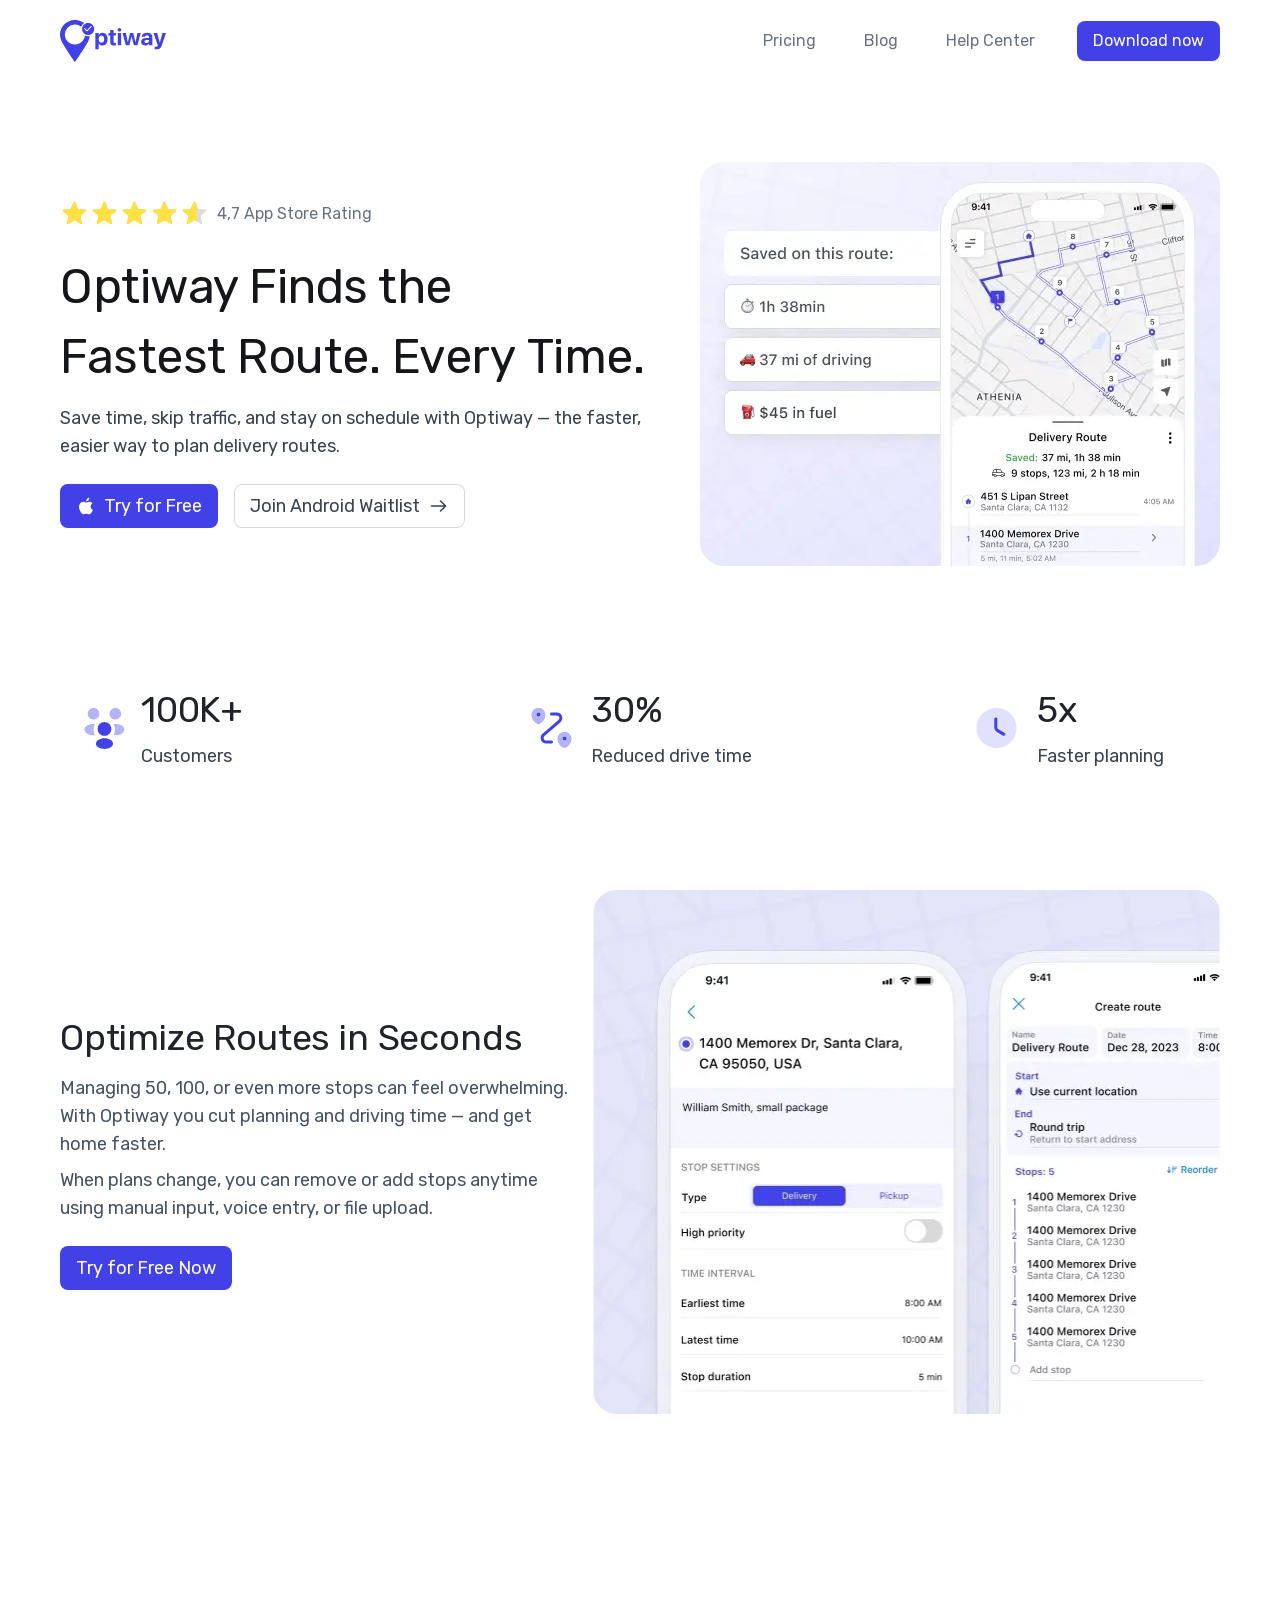
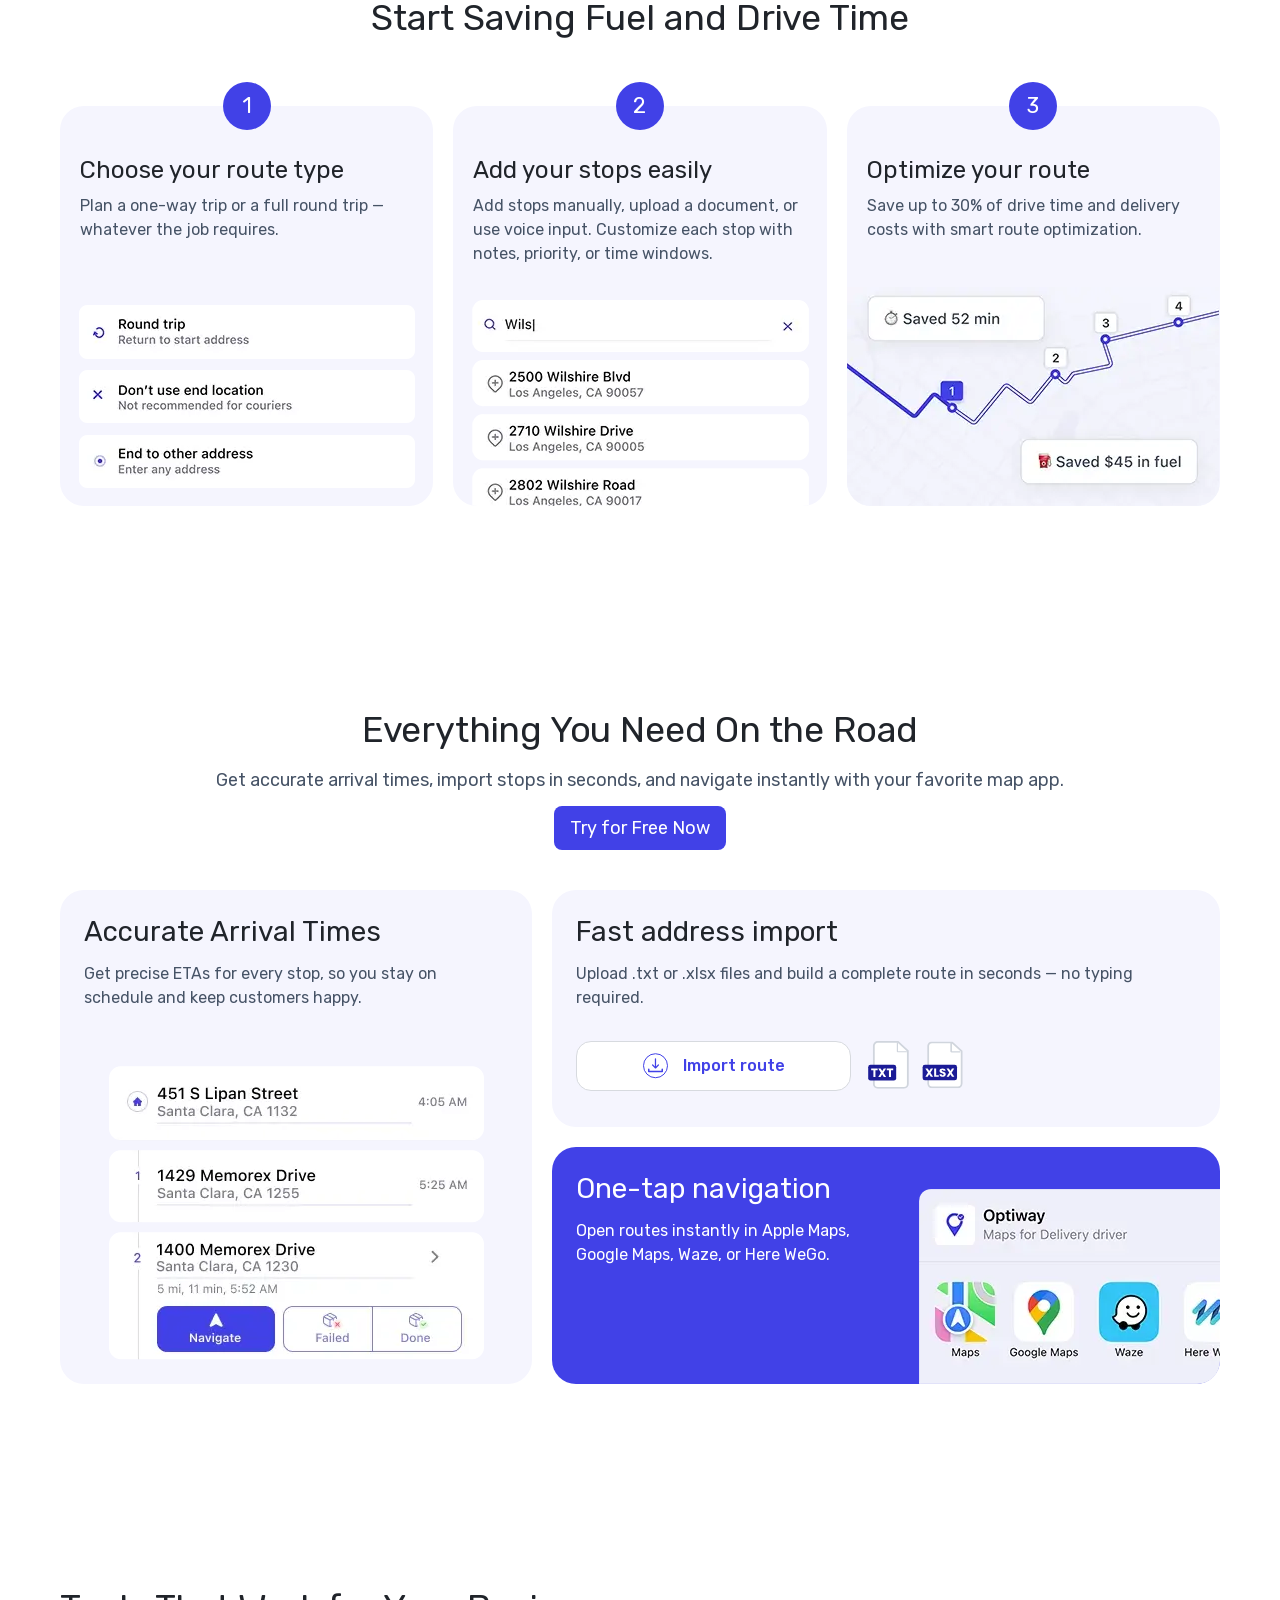
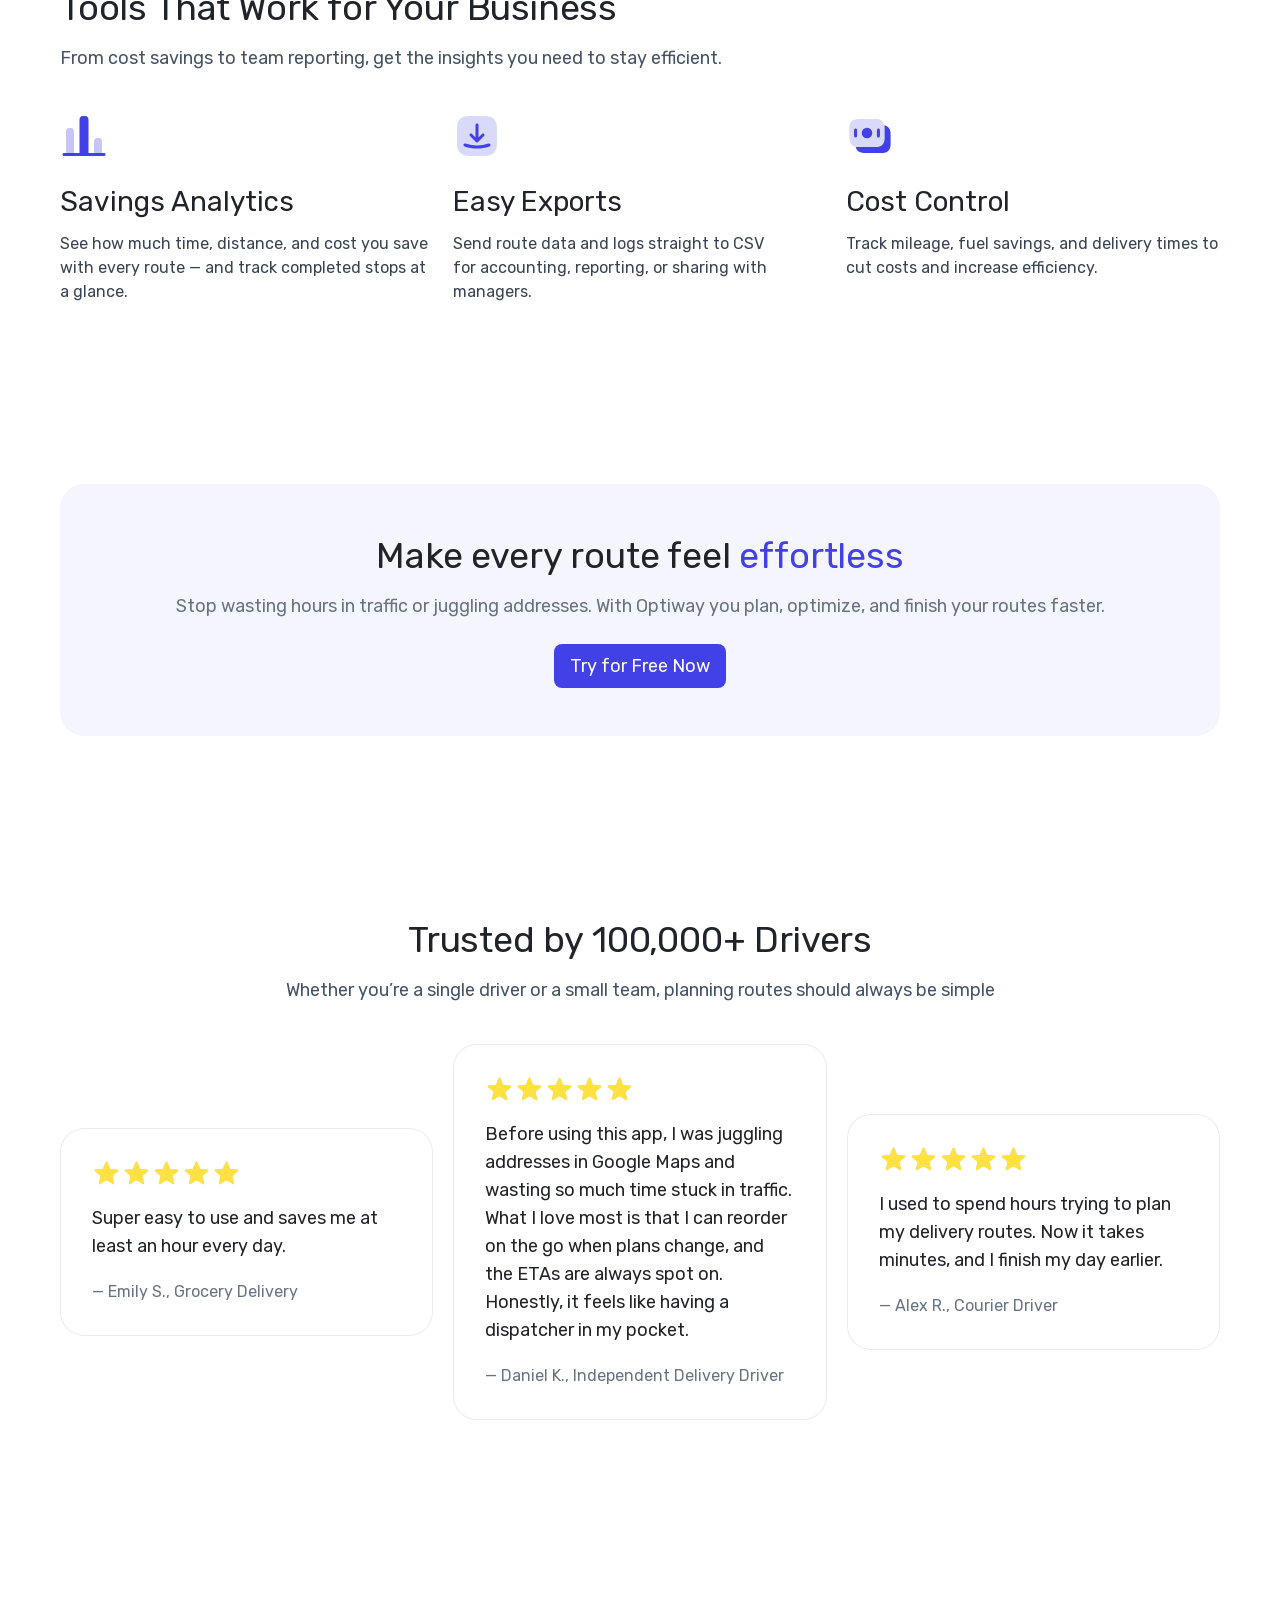
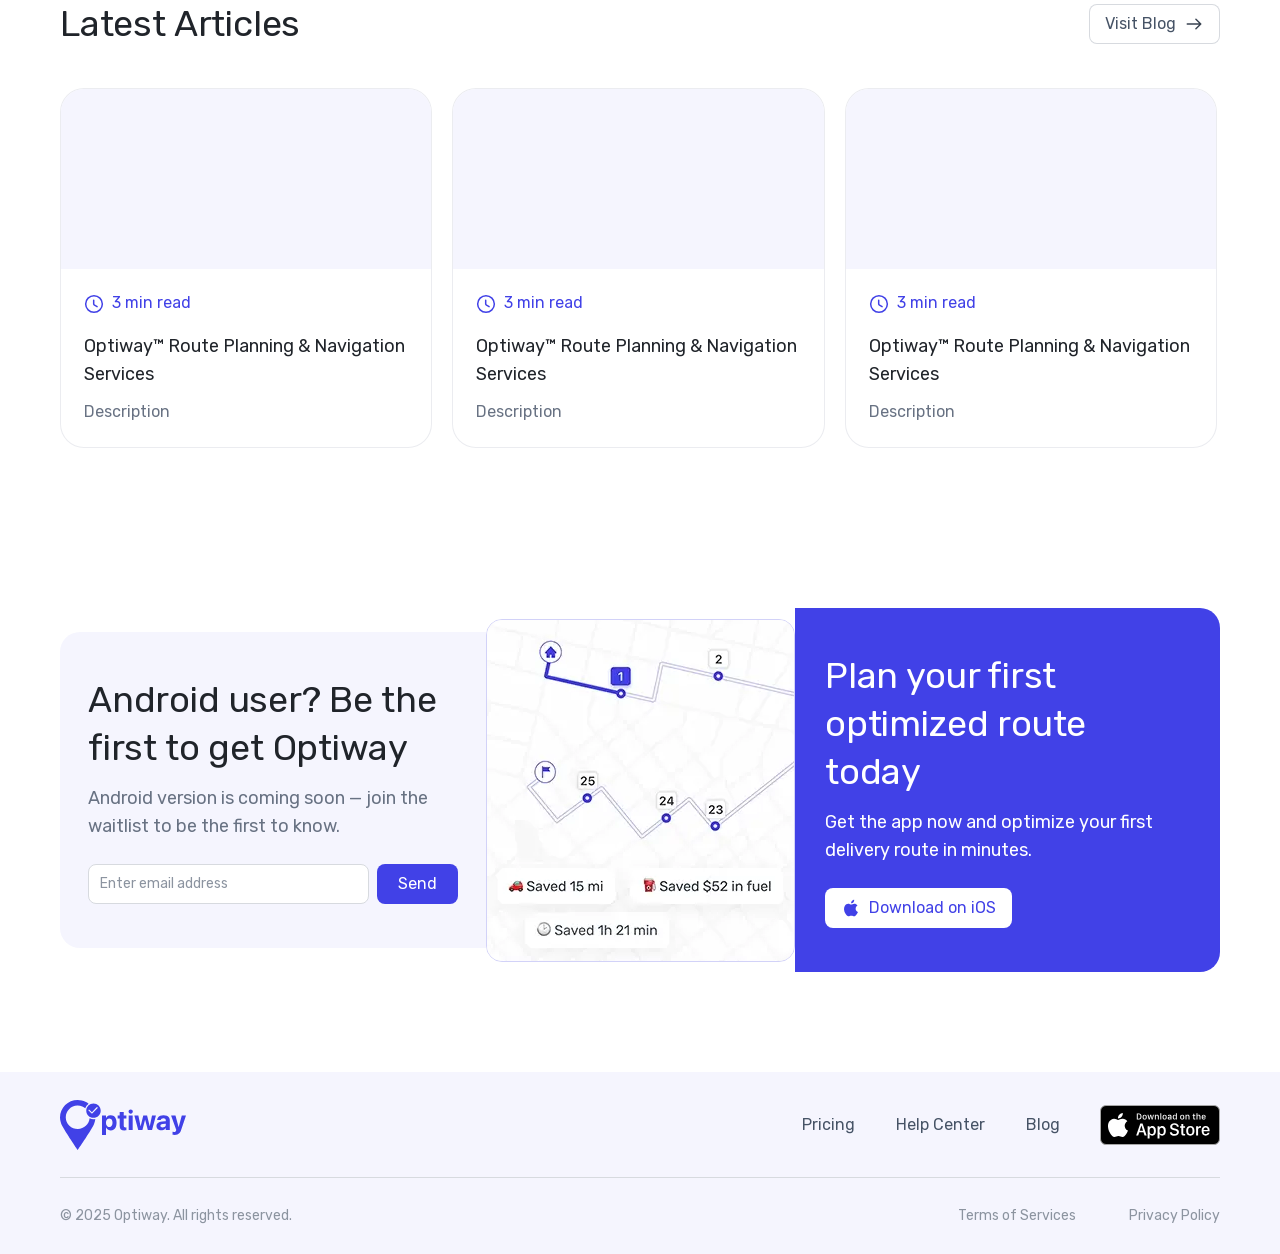
==== commit b9a02836: "update" ====
--- a/index.html
+++ b/index.html
@@ -233,7 +233,7 @@
             <header class="head">
                 <h2>Latest Articles</h2>
             </header>
-            <div class="articles__slider" data-active="0">
+            <div class="articles__slider articles__slider--mobile" data-active="0">
                 <div class="articles__list">
                     <section class="article">
                         <a href="blog-post.html" class="article__link">
--- a/assets/css/style.css
+++ b/assets/css/style.css
@@ -1,2 +1,2 @@
-html{line-height:1.15;-webkit-text-size-adjust:100%}body{margin:0}main{display:block}h1{font-size:2em;margin:.67em 0}hr{-webkit-box-sizing:content-box;box-sizing:content-box;height:0;overflow:visible}pre{font-family:monospace,monospace;font-size:1em}a{background-color:rgba(0,0,0,0)}abbr[title]{border-bottom:none;text-decoration:underline;-webkit-text-decoration:underline dotted;text-decoration:underline dotted}b,strong{font-weight:bolder}code,kbd,samp{font-family:monospace,monospace;font-size:1em}small{font-size:80%}sub,sup{font-size:75%;line-height:0;position:relative;vertical-align:baseline}sub{bottom:-0.25em}sup{top:-0.5em}img{border-style:none}button,input,optgroup,select,textarea{font-family:inherit;font-size:100%;line-height:1.15;margin:0}button,input{overflow:visible}button,select{text-transform:none}[type=button],[type=reset],[type=submit],button{-webkit-appearance:button}[type=button]::-moz-focus-inner,[type=reset]::-moz-focus-inner,[type=submit]::-moz-focus-inner,button::-moz-focus-inner{border-style:none;padding:0}[type=button]:-moz-focusring,[type=reset]:-moz-focusring,[type=submit]:-moz-focusring,button:-moz-focusring{outline:1px dotted ButtonText}fieldset{padding:.35em .75em .625em}legend{-webkit-box-sizing:border-box;box-sizing:border-box;color:inherit;display:table;max-width:100%;padding:0;white-space:normal}progress{vertical-align:baseline}textarea{overflow:auto}[type=checkbox],[type=radio]{-webkit-box-sizing:border-box;box-sizing:border-box;padding:0}[type=number]::-webkit-inner-spin-button,[type=number]::-webkit-outer-spin-button{height:auto}[type=search]{-webkit-appearance:textfield;outline-offset:-2px}[type=search]::-webkit-search-decoration{-webkit-appearance:none}::-webkit-file-upload-button{-webkit-appearance:button;font:inherit}details{display:block}summary{display:list-item}template{display:none}[hidden]{display:none}*,*::before,*::after{-webkit-box-sizing:border-box;box-sizing:border-box;-webkit-tap-highlight-color:rgba(0,0,0,0)}html{width:100%;height:100%;background:#fff;scroll-padding-top:76px;scroll-behavior:smooth}@media(min-width: 768px){html{scroll-padding-top:82px}}body{width:100%;min-width:320px;min-height:100%;display:-webkit-box;display:-ms-flexbox;display:flex;-webkit-box-orient:vertical;-webkit-box-direction:normal;-ms-flex-direction:column;flex-direction:column;overflow-x:hidden;font:16px/1.5 "Rubik",sans-serif;color:#394351;position:relative;z-index:1;background:#fff;font-optical-sizing:auto;text-rendering:optimizeLegibility;-webkit-font-smoothing:antialiased;-moz-osx-font-smoothing:grayscale}@media(min-width: 768px){body{font-size:18px;line-height:28px}}a{color:#4141e7;text-decoration:underline;text-decoration-thickness:.0625em;text-decoration-color:inherit;text-underline-offset:.167em;-webkit-transition:text-decoration-color .15s ease,color .3s ease;transition:text-decoration-color .15s ease,color .3s ease}@media(hover: hover){a:hover,a:focus{text-decoration-color:rgba(65,65,231,0)}}p{margin:0 0 12px;margin:0 0 16px}.lead{color:#20242a}.blank{padding:0;margin-top:16px;margin-bottom:16px;list-style:none}.blank li+li{margin-top:12px}@media(min-width: 768px){.blank li+li{margin-top:8px}}h1,h2,h3,h4,h5,h6,.h1,.h2,.h3,.h4,.h5,.h6{margin:0 0 12px;margin:0 0 16px;font-family:"Rubik",sans-serif;font-weight:normal}h1,.h1{font-size:36px;line-height:48px;letter-spacing:-0.005em;color:#141619;text-align:center}@media(max-width: 369.98px){h1,.h1{font-size:32px}}@media(min-width: 768px){h1,.h1{font-size:48px;line-height:70px;letter-spacing:-0.01em}}@media(min-width: 1280px){h1,.h1{letter-spacing:-0.01em}}h2,.h2{font-size:28px;line-height:36px;color:#20242a}@media(min-width: 768px){h2,.h2{font-size:36px;line-height:48px;letter-spacing:-0.005em}}h3,.h3{font-size:28px;line-height:36px;color:#20242a}h4,.h4{font-size:24px;line-height:32px;color:#20242a}h5,.h5{font-size:18px;line-height:28px;color:#20242a}.hidden{display:none}hr{height:1px;border:none;background-color:#ebecf0}.container{max-width:552px;padding:0 16px;margin:0 auto}@media(min-width: 768px){.container{max-width:736px}}@media(min-width: 992px){.container{max-width:992px}}@media(min-width: 1280px){.container{max-width:1200px;padding:0 20px}}.header{width:100%;min-width:320px;max-width:1920px;height:76px;padding:16px 0;margin:0 auto;position:sticky;top:0;left:0;z-index:100;background:#fff}@media(min-width: 768px){.header{height:82px;padding:20px 0}}.header .container{display:-webkit-box;display:-ms-flexbox;display:flex;-webkit-box-pack:justify;-ms-flex-pack:justify;justify-content:space-between;-webkit-box-align:center;-ms-flex-align:center;align-items:center;gap:20px}@media(max-width: 369.98px){.header .container{gap:16px}}@media(max-width: 1279.98px){.header .container{max-width:1224px}}@media(max-width: 1279.98px)and (min-width: 768px){.header .container{padding-right:32px;padding-left:32px}}@media(max-width: 767.98px){.header .container::after{content:"";display:block;overflow:hidden;position:absolute;top:0;right:0;bottom:0;left:0;z-index:30;background:#fff}}.header__logo{padding:0;margin:0;position:relative;z-index:40;display:block}.header__logo a{display:block;outline:none}.header__logo img{width:92px;height:36px;display:block;-webkit-touch-callout:none;-webkit-user-select:none;-moz-user-select:none;-ms-user-select:none;user-select:none;-webkit-user-drag:none;user-drag:none}@media(min-width: 768px){.header__logo img{width:106px;height:42px}}@media(max-width: 767.98px){.header__nav{min-width:320px;display:none;overflow:hidden;position:fixed;top:0;left:0;bottom:0;right:0;z-index:10}.header__nav.visible{display:-webkit-box;display:-ms-flexbox;display:flex}.header__nav.open .header__overlay{opacity:.8}.header__nav.open .header__menu{-webkit-transform:translate3d(0, 0, 0);transform:translate3d(0, 0, 0)}}@media(min-width: 768px){.header__nav{margin-left:auto}}.header__overlay{position:absolute;top:76px;right:0;bottom:0;left:0;z-index:-1;background:#ebecf0;opacity:0;-webkit-transition:opacity .4s ease;transition:opacity .4s ease}@media(max-width: 767.98px){.header__space{width:100%;padding:76px 0 0;display:-webkit-box;display:-ms-flexbox;display:flex;-webkit-box-orient:vertical;-webkit-box-direction:normal;-ms-flex-direction:column;flex-direction:column;-webkit-box-pack:stretch;-ms-flex-pack:stretch;justify-content:stretch;position:relative;z-index:5}}@media(min-width: 768px){.header__space{height:100%;display:-webkit-box;display:-ms-flexbox;display:flex;-webkit-box-pack:center;-ms-flex-pack:center;justify-content:center;-webkit-box-align:center;-ms-flex-align:center;align-items:center}}.header__menu{padding:0;margin:0;list-style:none}@media(max-width: 767.98px){.header__menu{padding-bottom:12px;border-radius:0 0 20px 20px;background:#fff;-webkit-transform:translate3d(0, -100%, 0);transform:translate3d(0, -100%, 0);-webkit-transition:-webkit-transform .4s ease;transition:-webkit-transform .4s ease;transition:transform .4s ease;transition:transform .4s ease, -webkit-transform .4s ease}}@media(min-width: 768px){.header__menu{margin-right:14px;display:-webkit-box;display:-ms-flexbox;display:flex;gap:32px;font-size:16px;line-height:24px;letter-spacing:.001em}}.header__menu li{position:relative}@media(max-width: 767.98px){.header__menu li{padding-right:16px;padding-left:16px}.header__menu li::before{content:"";display:block;overflow:hidden;height:1px;position:absolute;top:0;right:16px;left:16px;background:#ebecf0}.header__menu li:first-child::before{display:none}}.header__menu a{display:block;position:relative;text-decoration:none;-webkit-transition:color .3s ease,background-color .3s ease;transition:color .3s ease,background-color .3s ease;outline:none}@media(max-width: 767.98px){.header__menu a{padding:14px 0;color:#687283}.header__menu a::after{content:"";display:block;overflow:hidden;width:24px;height:24px;margin:auto 0;position:absolute;top:0;right:10px;bottom:0;background:url("data:image/svg+xml,%3Csvg xmlns='http://www.w3.org/2000/svg' width='24' height='24' fill='none' viewBox='0 0 24 24'%3E%3Cpath fill='%238c94a0' d='m17.031 12.53-7.5 7.5a.75.75 0 1 1-1.061-1.06L15.44 12 8.47 5.03A.75.75 0 1 1 9.53 3.97l7.5 7.5a.747.747 0 0 1 0 1.06'/%3E%3C/svg%3E") no-repeat right center}}@media(max-width: 767.98px)and (hover: hover){.header__menu a:hover,.header__menu a:focus{color:#465366}}@media(min-width: 768px){.header__menu a{padding:2px 8px;border-radius:4px;color:#687283}}@media(min-width: 768px)and (hover: hover){.header__menu a:hover,.header__menu a:focus{color:#465366;background:#f5f5fe}}.header__menu li.active a{color:#141619;background:none}@media(min-width: 768px){.header__menu li.only-mobile{display:none}}.header__button{position:relative}@media(max-width: 767.98px){.header__button{margin-left:auto;z-index:40}}.header__button .btn{gap:0}@media(max-width: 767.98px){.header__button .btn span{display:none}}.header__toggle{width:44px;height:44px;position:relative;z-index:40;cursor:pointer}@media(min-width: 768px){.header__toggle{display:none}}.header__toggle span{display:block;position:absolute;top:0;right:0;bottom:0;left:0}.header__toggle::before,.header__toggle span::before,.header__toggle span::after{content:"";display:block;overflow:hidden;width:20px;height:1.5px;border-radius:2px;margin:auto;position:absolute;top:0;right:0;bottom:0;left:0;background:#8c94a0;-webkit-transition:opacity .3s ease,-webkit-transform .3s ease;transition:opacity .3s ease,-webkit-transform .3s ease;transition:opacity .3s ease,transform .3s ease;transition:opacity .3s ease,transform .3s ease,-webkit-transform .3s ease}.header__toggle span::before{top:10px}.header__toggle span::after{bottom:10px}@media(max-width: 767.98px){.header__nav.open~.header__toggle::before{opacity:0}.header__nav.open~.header__toggle span::before{-webkit-transform:rotate(-45deg) translate3d(3px, -4px, 0);transform:rotate(-45deg) translate3d(3px, -4px, 0)}.header__nav.open~.header__toggle span::after{-webkit-transform:rotate(45deg) translate3d(3px, 4px, 0);transform:rotate(45deg) translate3d(3px, 4px, 0)}}.page--home{padding-top:0}.footer{padding:28px 0;margin-top:auto;background-color:#f5f5fe}.footer .container{position:relative}@media(min-width: 768px){.footer .container{display:-webkit-box;display:-ms-flexbox;display:flex;-ms-flex-wrap:wrap;flex-wrap:wrap;-webkit-box-align:center;-ms-flex-align:center;align-items:center;gap:0 40px}}@media(max-width: 1279.98px){.footer .container{max-width:1224px;padding-right:32px;padding-left:32px}}@media(max-width: 369.98px){.footer .container{padding-right:16px;padding-left:16px}}.footer__logo{margin:0 0 19px}@media(min-width: 768px){.footer__logo{margin:0}}.footer__logo img{width:126px;height:50px;display:block;-webkit-touch-callout:none;-webkit-user-select:none;-moz-user-select:none;-ms-user-select:none;user-select:none;-webkit-user-drag:none;user-drag:none}@media(max-width: 767.98px){.footer__download{position:absolute;top:0;right:32px;z-index:10}}@media(max-width: 369.98px){.footer__download{right:16px}}.footer__download a{display:block}.footer__download img{width:120px;height:40px;display:block;-webkit-user-drag:none;user-drag:none;-webkit-touch-callout:none;-webkit-user-select:none;-moz-user-select:none;-ms-user-select:none;user-select:none}.footer__line{width:100%;height:1px;margin:28px 0;border:none;background-color:#d7dadf;font-size:14px;line-height:20px}@media(min-width: 992px){.footer__line{margin-top:27px}}.footer__menu{padding:0;margin:0;list-style:none;font-size:16px;line-height:24px}@media(min-width: 768px){.footer__menu{margin-left:auto;display:-webkit-box;display:-ms-flexbox;display:flex;gap:41px}}@media(max-width: 767.98px){.footer__menu li{margin-bottom:20px}}.footer__menu li a{color:#465366;text-decoration:none;outline:none}@media(hover: hover){.footer__menu li a:hover,.footer__menu li a:focus{color:#141619}}.footer__copyright{margin:0;font-size:14px;line-height:20px;color:#8c94a0}.footer__links{margin:20px 0 0;list-style:none;padding:0;font-size:14px;line-height:20px;display:-webkit-box;display:-ms-flexbox;display:flex;gap:53px}@media(min-width: 768px){.footer__links{margin-top:0;margin-left:auto;white-space:nowrap}}.footer__links li a{color:#8c94a0;text-decoration:none;outline:none}@media(hover: hover){.footer__links li a:hover,.footer__links li a:focus{color:#465366}}.btn{padding:8px 16px;border:none;border-radius:8px;display:-webkit-inline-box;display:-ms-inline-flexbox;display:inline-flex;-webkit-box-orient:horizontal;-webkit-box-direction:normal;-ms-flex-direction:row;flex-direction:row;-webkit-box-pack:center;-ms-flex-pack:center;justify-content:center;-webkit-box-align:center;-ms-flex-align:center;align-items:center;gap:8px;font-size:16px;line-height:1.5;color:#fff;text-align:center;text-decoration:none;background:#4141e7;-webkit-transition:color .3s ease,background-color .3s ease,-webkit-box-shadow .3s ease;transition:color .3s ease,background-color .3s ease,-webkit-box-shadow .3s ease;transition:color .3s ease,box-shadow .3s ease,background-color .3s ease;transition:color .3s ease,box-shadow .3s ease,background-color .3s ease,-webkit-box-shadow .3s ease;outline:none;cursor:pointer}@media(hover: hover){.btn:not([disabled]):hover,.btn:not([disabled]):focus{background-color:#1b1b96}}.btn[disabled]{opacity:.3;cursor:default}.btn--large{font-size:18px;line-height:28px}.btn--outline{color:#465366;background:#fff;-webkit-box-shadow:0 0 0 1px inset #d7dadf;box-shadow:0 0 0 1px inset #d7dadf}@media(hover: hover){.btn--outline:not([disabled]):hover,.btn--outline:not([disabled]):focus{-webkit-box-shadow:0 0 0 1px inset #8c94a0;box-shadow:0 0 0 1px inset #8c94a0;background-color:#fff}}.btn--white{color:#4141e7;background-color:#fff}@media(hover: hover){.btn--white:not([disabled]):hover,.btn--white:not([disabled]):focus{color:#4141e7;background-color:#fff}}.form{display:-webkit-box;display:-ms-flexbox;display:flex;-ms-flex-wrap:wrap;flex-wrap:wrap;gap:16px}.form-group{width:100%;position:relative}.form-group::after{content:"";display:table;clear:both}.form-half{-ms-flex-preferred-size:calc(50% - 8px);flex-basis:calc(50% - 8px)}.form-error-message{padding-left:20px;margin:4px 0 0;display:block;position:relative;font:12px/1.5 "Inter","Rubik",sans-serif;letter-spacing:-0.01em;color:#e53e3e;background:url("data:image/svg+xml,%3Csvg xmlns='http://www.w3.org/2000/svg' width='16' height='16' fill='none' viewBox='0 0 16 16'%3E%3Cpath stroke='%23e53e3e' stroke-linecap='round' stroke-linejoin='round' d='M8 5.167v3.5M14.054 5.72v4.56c0 .747-.4 1.44-1.047 1.82l-3.96 2.287a2.11 2.11 0 0 1-2.1 0L2.987 12.1a2.1 2.1 0 0 1-1.047-1.82V5.72c0-.747.4-1.44 1.047-1.82l3.96-2.287a2.11 2.11 0 0 1 2.1 0l3.96 2.287a2.11 2.11 0 0 1 1.047 1.82M8 10.8v.067'/%3E%3C/svg%3E") no-repeat 1px 0;cursor:default;-webkit-touch-callout:none;-webkit-user-select:none;-moz-user-select:none;-ms-user-select:none;user-select:none;-webkit-user-drag:none;user-drag:none}.form-control{width:100%;padding:8px 11px;border:1px solid #d7dadf;border-radius:8px;font:15px/22px "Inter","Rubik",sans-serif;color:#20242a;background:#fff;outline:none;-webkit-transition:border-color .3s ease;transition:border-color .3s ease}@media(min-width: 768px){.form-control{font-size:14px}}.form-control::-webkit-input-placeholder{color:#8c94a0;opacity:1;-webkit-transition:opacity .3s ease;transition:opacity .3s ease;-webkit-touch-callout:none;-webkit-user-select:none;-moz-user-select:none;-ms-user-select:none;user-select:none}.form-control::-moz-placeholder{color:#8c94a0;opacity:1;-moz-transition:opacity .3s ease;transition:opacity .3s ease;-webkit-touch-callout:none;-webkit-user-select:none;-moz-user-select:none;-ms-user-select:none;user-select:none}.form-control:-ms-input-placeholder{color:#8c94a0;opacity:1;-ms-transition:opacity .3s ease;transition:opacity .3s ease;-webkit-touch-callout:none;-webkit-user-select:none;-moz-user-select:none;-ms-user-select:none;user-select:none}.form-control::-ms-input-placeholder{color:#8c94a0;opacity:1;-ms-transition:opacity .3s ease;transition:opacity .3s ease;-webkit-touch-callout:none;-webkit-user-select:none;-moz-user-select:none;-ms-user-select:none;user-select:none}.form-control::placeholder{color:#8c94a0;opacity:1;-webkit-transition:opacity .3s ease;transition:opacity .3s ease;-webkit-touch-callout:none;-webkit-user-select:none;-moz-user-select:none;-ms-user-select:none;user-select:none}.form-control:focus{border-color:#4141e7}.form-control:focus::-webkit-input-placeholder{opacity:0}.form-control:focus::-moz-placeholder{opacity:0}.form-control:focus:-ms-input-placeholder{opacity:0}.form-control:focus::-ms-input-placeholder{opacity:0}.form-control:focus::placeholder{opacity:0}.form-control[disabled]{border-color:#ebecf0;background:#f5f5fe}.form-control.form-error{border-color:#e53e3e}.form textarea{padding-top:8px;resize:none}.stars{width:149px;height:28px;position:relative}.stars::before{content:"";display:block;overflow:hidden;position:relative;z-index:1;-webkit-filter:grayscale(100%);filter:grayscale(100%)}.stars::before,.stars div{width:100%;height:100%;position:relative;z-index:3;background:url("data:image/svg+xml,%3Csvg xmlns='http://www.w3.org/2000/svg' width='149' height='28' fill='none' viewBox='0 0 149 28'%3E%3Cpath fill='%23ffe144' d='M13.577 2.22c.341-.821 1.505-.821 1.846 0l2.545 6.12a1 1 0 0 0 .844.612l6.606.53c.887.07 1.246 1.177.57 1.756l-5.032 4.311a1 1 0 0 0-.323.992l1.538 6.447c.207.865-.735 1.549-1.494 1.085l-5.656-3.455a1 1 0 0 0-1.042 0l-5.656 3.455c-.76.464-1.7-.22-1.494-1.085l1.538-6.447a1 1 0 0 0-.323-.992l-5.033-4.311c-.675-.579-.316-1.685.57-1.756l6.607-.53a1 1 0 0 0 .843-.613zM43.577 2.22c.341-.821 1.505-.821 1.846 0l2.545 6.12a1 1 0 0 0 .844.612l6.606.53c.887.07 1.246 1.177.57 1.756l-5.032 4.311a1 1 0 0 0-.323.992l1.538 6.447c.206.865-.735 1.549-1.494 1.085l-5.656-3.455a1 1 0 0 0-1.042 0l-5.656 3.455c-.76.464-1.7-.22-1.494-1.085l1.538-6.447a1 1 0 0 0-.322-.992l-5.034-4.311c-.675-.579-.316-1.685.57-1.756l6.607-.53a1 1 0 0 0 .843-.613zM73.577 2.22c.341-.821 1.505-.821 1.846 0l2.546 6.12a1 1 0 0 0 .843.612l6.606.53c.887.07 1.246 1.177.57 1.756l-5.032 4.311a1 1 0 0 0-.323.992l1.538 6.447c.206.865-.735 1.549-1.494 1.085l-5.656-3.455a1 1 0 0 0-1.042 0l-5.656 3.455c-.76.464-1.7-.22-1.494-1.085l1.538-6.447a1 1 0 0 0-.323-.992l-5.033-4.311c-.675-.579-.316-1.685.57-1.756l6.607-.53a1 1 0 0 0 .843-.613zM103.577 2.22c.341-.821 1.505-.821 1.846 0l2.545 6.12a1 1 0 0 0 .844.612l6.606.53c.887.07 1.246 1.177.571 1.756l-5.033 4.311a1 1 0 0 0-.323.992l1.538 6.447c.207.865-.735 1.549-1.494 1.085l-5.656-3.455a1 1 0 0 0-1.042 0l-5.656 3.455c-.76.464-1.7-.22-1.494-1.085l1.538-6.447a1 1 0 0 0-.323-.992l-5.033-4.311c-.675-.579-.316-1.685.57-1.756l6.607-.53a1 1 0 0 0 .844-.613zM133.577 2.22c.341-.821 1.505-.821 1.846 0l2.545 6.12a1 1 0 0 0 .844.612l6.606.53c.887.07 1.246 1.177.571 1.756l-5.033 4.311a1 1 0 0 0-.323.992l1.538 6.447c.207.865-.735 1.549-1.494 1.085l-5.656-3.455a1 1 0 0 0-1.042 0l-5.656 3.455c-.759.464-1.701-.22-1.494-1.085l1.538-6.447a1 1 0 0 0-.323-.992l-5.033-4.311c-.675-.579-.316-1.685.571-1.756l6.606-.53a1 1 0 0 0 .844-.613z'/%3E%3C/svg%3E") no-repeat top left}.stars div{position:absolute;top:0;left:0}.head{margin-bottom:40px;color:#465366}.head>*:last-child{margin-bottom:0}.head--center{text-align:center}@media(max-width: 767.98px){.head--smaller{margin-bottom:20px}}@media(max-width: 991.98px){.head--smaller h2,.head--smaller .h2{font-size:28px;line-height:36px}}@media(max-width: 767.98px){.head--smaller h2,.head--smaller .h2{font-size:24px;line-height:32px}}.tags{padding:0 16px;margin:0 -16px;list-style:none;font-size:14px;line-height:20px;letter-spacing:.001em;display:-webkit-box;display:-ms-flexbox;display:flex;gap:8px;overflow:hidden;overflow-x:scroll;-webkit-overflow-scrolling:touch;scrollbar-width:none}.tags::-webkit-scrollbar{display:none}@media(min-width: 768px){.tags{font-size:16px;line-height:24px;-ms-flex-wrap:wrap;flex-wrap:wrap;overflow:visible}}@media(min-width: 1280px){.tags{gap:4px;letter-spacing:0}}.tags li a{padding:8px 10px;border-radius:40px;-webkit-box-shadow:inset 0 0 0 1px #ebecf0;box-shadow:inset 0 0 0 1px #ebecf0;display:block;color:#141619;text-align:center;text-decoration:none;white-space:nowrap;-webkit-transition:color .3s ease,background-color .3s ease,-webkit-box-shadow .3s ease;transition:color .3s ease,background-color .3s ease,-webkit-box-shadow .3s ease;transition:color .3s ease,box-shadow .3s ease,background-color .3s ease;transition:color .3s ease,box-shadow .3s ease,background-color .3s ease,-webkit-box-shadow .3s ease}@media(min-width: 768px){.tags li a{min-width:60px}}@media(hover: hover){.tags li:not(.active) a:not([disabled]):hover,.tags li:not(.active) a:not([disabled]):focus{-webkit-box-shadow:0 0 0 1px inset #8c94a0;box-shadow:0 0 0 1px inset #8c94a0;background-color:#fff}}.tags li.active a{background-color:#ebecf0;cursor:default}.meta{position:relative}@media(min-width: 768px){.meta{padding-top:20px}}@media(min-width: 992px){.meta{padding-bottom:20px;position:sticky;top:82px;background:#fff}}@media(min-width: 768px){.meta-columns{display:-webkit-box;display:-ms-flexbox;display:flex;-webkit-box-pack:justify;-ms-flex-pack:justify;justify-content:space-between;gap:32px 16px}}@media(min-width: 992px){.meta-columns{margin-bottom:24px;-ms-flex-wrap:wrap;flex-wrap:wrap}.meta-columns .meta-item{margin-bottom:0;-webkit-box-flex:0;-ms-flex:0 0 calc(50% - 10px);flex:0 0 calc(50% - 10px)}}.meta-item{margin-bottom:24px;color:#20242a}@media(min-width: 768px){.meta-item{font-size:16px;line-height:1.5}}.meta-item strong{margin-bottom:12px;display:block;font-weight:normal;text-transform:uppercase;color:#687283;cursor:default}.meta-item .social{margin-top:16px}.meta>.meta-item:last-child{margin-bottom:0}.meta-tags{padding:0 0 8px;margin:0;list-style:none;font-size:14px;line-height:20px;letter-spacing:.001em;display:-webkit-box;display:-ms-flexbox;display:flex;-ms-flex-wrap:wrap;flex-wrap:wrap;gap:8px 4px}@media(min-width: 1280px){.meta-tags{gap:4px}}.meta-tags li{padding:6px 12px;border-radius:40px;display:block;color:#141619;white-space:nowrap;background-color:#ebecf0;cursor:default}.meta-links{padding:0;margin:-8px 0 -12px;list-style:none}@media(min-width: 768px){.meta-links{margin-bottom:-4px}}.meta-links li{padding:12px 0}.meta-links li+li{-webkit-box-shadow:0 -1px 0 0 #ebecf0;box-shadow:0 -1px 0 0 #ebecf0}.meta-links a{display:block;color:#687283;text-decoration:none;outline:none}@media(hover: hover){.meta-links a:hover{color:#20242a}}.meta-links a:focus,.meta-links a:active{color:#20242a}.meta-links li.active a{color:#20242a}.social{padding:0;margin:0;list-style:none;display:-webkit-box;display:-ms-flexbox;display:flex;-webkit-box-align:center;-ms-flex-align:center;align-items:center;gap:16px}.social a{display:block;outline:none}@media(hover: hover){.social a:hover svg,.social a:focus svg{opacity:.8}}.social svg{display:block;opacity:.4;-webkit-transition:opacity .3s ease;transition:opacity .3s ease}.helpful{margin:0;display:-webkit-box;display:-ms-flexbox;display:flex;gap:16px;font-size:18px;line-height:28px;color:#8c94a0}.helpful em{font-style:normal;display:block}.helpful a{display:block}.helpful svg{display:block}.questions{padding:20px;border-radius:20px;margin-top:40px;position:relative;color:#8c94a0;background:#f5f5fe}.questions h5{margin-bottom:6px}.questions p{margin:0 0 -6px;line-height:36px}.page-header{padding:60px 0 40px}@media(min-width: 768px){.page-header{padding-top:80px}}@media(min-width: 1280px){.page-header{padding-top:120px}}.page-header h1{margin-bottom:20px;text-align:left}@media(min-width: 768px)and (max-width: 1279.98px){.page-header--smaller h1{font-size:36px;line-height:48px;letter-spacing:-0.005em}}.page-header--center{text-align:center}.page-header--center h1{text-align:center}.page-header--help{padding-top:80px;text-align:center}.page-header--help h1{margin-bottom:12px;text-align:center}@media(max-width: 1279.98px){.page-header--help h1{font-size:28px;line-height:36px}}@media(max-width: 1279.98px)and (min-width: 768px){.page-header--help h1{font-size:36px;line-height:48px;letter-spacing:-0.005em}}.page-header--help *:last-child{margin-bottom:0}.hero{padding:60px 0}@media(min-width: 768px){.hero{padding:80px 0}}@media(min-width: 992px){.hero{display:-webkit-box;display:-ms-flexbox;display:flex;gap:16px;-webkit-box-align:center;-ms-flex-align:center;align-items:center}}@media(min-width: 1280px){.hero{gap:24px}}.hero__content{text-align:center}@media(min-width: 768px)and (max-width: 991.98px){.hero__content{max-width:600px;margin:0 auto}}@media(min-width: 992px){.hero__content{text-align:left}}.hero__rating{margin-bottom:1.5rem;display:-webkit-box;display:-ms-flexbox;display:flex;-webkit-box-pack:center;-ms-flex-pack:center;justify-content:center;-webkit-box-align:center;-ms-flex-align:center;align-items:center;gap:.5rem;font-size:16px;line-height:1.5em;color:#687283;cursor:default}@media(max-width: 369.98px){.hero__rating{font-size:14px;gap:.25rem}}@media(min-width: 992px){.hero__rating{-webkit-box-pack:start;-ms-flex-pack:start;justify-content:flex-start}}.hero__rating em{display:block;position:relative;font-style:normal}@media(max-width: 369.98px){.hero__rating em{top:1px}}.hero__heading{margin-bottom:.75rem;text-align:inherit}.hero__subheading{margin:0;text-align:inherit;color:#394351}@media(min-width: 370px){.hero__subheading{font-size:18px;line-height:28px}}@media(min-width: 768px)and (max-width: 991.98px){.hero__subheading{max-width:500px;margin:0 auto}}.hero__buttons{margin-top:1.5rem;display:-webkit-box;display:-ms-flexbox;display:flex;-webkit-box-orient:vertical;-webkit-box-direction:normal;-ms-flex-direction:column;flex-direction:column;-webkit-box-align:center;-ms-flex-align:center;align-items:center;gap:1rem}@media(min-width: 768px){.hero__buttons{-webkit-box-orient:horizontal;-webkit-box-direction:normal;-ms-flex-direction:row;flex-direction:row;-webkit-box-pack:center;-ms-flex-pack:center;justify-content:center}}@media(min-width: 992px){.hero__buttons{-webkit-box-pack:start;-ms-flex-pack:start;justify-content:flex-start}}.hero__buttons .btn{white-space:nowrap}@media(max-width: 767.98px){.hero__buttons .btn{width:232px}}.hero__buttons .btn--outline{color:#394351}.hero__image{width:100%;margin-top:40px;display:block}@media(min-width: 992px){.hero__image{width:460px;margin-top:0;-ms-flex-negative:0;flex-shrink:0}}@media(min-width: 1280px){.hero__image{width:520px}}.hero__image img{max-width:100%;border-radius:16px;margin:0 auto;display:block;-webkit-touch-callout:none;-webkit-user-select:none;-moz-user-select:none;-ms-user-select:none;user-select:none}@media(max-width: 369.98px){.hero__image img{width:337px;height:auto;aspect-ratio:337/262}}@media(min-width: 572px){.hero__image img{border-radius:24px;aspect-ratio:520/404}}@media(min-width: 572px)and (max-width: 1279.98px){.hero__image img{height:auto}}.stats{padding:40px 0;margin:0;list-style:none;display:-webkit-box;display:-ms-flexbox;display:flex;-webkit-box-align:center;-ms-flex-align:center;align-items:center;-webkit-box-orient:vertical;-webkit-box-direction:normal;-ms-flex-direction:column;flex-direction:column;gap:20px}@media(min-width: 768px){.stats{-webkit-box-orient:horizontal;-webkit-box-direction:normal;-ms-flex-direction:row;flex-direction:row;-webkit-box-pack:justify;-ms-flex-pack:justify;justify-content:space-between}}@media(min-width: 992px){.stats{padding-right:20px;padding-left:20px}}.stats li{width:226px;padding-left:64px;position:relative;display:-webkit-box;display:-ms-flexbox;display:flex;-webkit-box-orient:vertical;-webkit-box-direction:normal;-ms-flex-direction:column;flex-direction:column;gap:8px}@media(max-width: 767.98px){.stats li:first-child{padding-left:60px}}@media(min-width: 768px){.stats li{padding-left:60px}.stats li:nth-child(2){padding-left:62px}.stats li:nth-child(2) svg{left:-3px}.stats li:nth-child(3) svg{left:-5px}}@media(min-width: 1280px){.stats li{padding-left:61px}.stats li:nth-child(2){padding-left:64px}.stats li:nth-child(2) svg{left:0}.stats li:nth-child(3){padding-left:63px}.stats li:nth-child(3) svg{left:-2px}}.stats li svg{height:48px;position:absolute;top:50%;left:0;-webkit-transform:translateY(-50%);transform:translateY(-50%)}.stats li em{display:block;font-size:28px;line-height:36px;font-style:normal;letter-spacing:-0.005em;color:#20242a}@media(min-width: 768px){.stats li em{font-weight:400;font-size:36px;line-height:48px}}.stats li span{margin-right:-5px;display:block;font-size:18px;line-height:28px}.feature{padding:60px 0}@media(min-width: 768px){.feature{padding:80px 0}}@media(min-width: 992px){.feature{display:-webkit-box;display:-ms-flexbox;display:flex;gap:16px;-webkit-box-align:center;-ms-flex-align:center;align-items:center}}@media(min-width: 1280px){.feature{gap:24px}}.feature__content{color:#465366;text-align:center}@media(min-width: 992px){.feature__content{text-align:left}}@media(min-width: 768px){.feature__content p{margin-bottom:8px}}.feature__content .btn{margin-top:12px}@media(min-width: 768px){.feature__content .btn{margin-top:16px}}.feature__image{width:100%;margin-top:40px;display:block}@media(min-width: 992px){.feature__image{width:460px;margin-top:0;-ms-flex-negative:0;flex-shrink:0}}@media(min-width: 1280px){.feature__image{width:627px}}.feature__image img{max-width:100%;border-radius:16px;margin:0 auto;display:block;-webkit-touch-callout:none;-webkit-user-select:none;-moz-user-select:none;-ms-user-select:none;user-select:none}@media(max-width: 369.98px){.feature__image img{width:343px;height:auto;aspect-ratio:343/288}}@media(min-width: 572px){.feature__image img{border-radius:24px;aspect-ratio:627/524}}@media(min-width: 572px)and (max-width: 1279.98px){.feature__image img{height:auto}}.steps{padding:60px 0}@media(min-width: 768px){.steps{padding:100px 0}}@media(min-width: 1280px){.steps{padding:100px 0}}.steps__list{padding-top:24px;display:-webkit-box;display:-ms-flexbox;display:flex;-webkit-box-orient:vertical;-webkit-box-direction:normal;-ms-flex-direction:column;flex-direction:column;gap:44px 20px}@media(min-width: 768px){.steps__list{-webkit-box-orient:horizontal;-webkit-box-direction:normal;-ms-flex-direction:row;flex-direction:row;-webkit-box-pack:start;-ms-flex-pack:start;justify-content:flex-start}}@media(min-width: 768px)and (max-width: 991.98px){.steps__list{-ms-flex-wrap:wrap;flex-wrap:wrap}}.step{max-width:342px;min-height:400px;padding:48px 20px 0 20px;border-radius:24px;margin:0 auto;position:relative;display:-webkit-box;display:-ms-flexbox;display:flex;-webkit-box-orient:vertical;-webkit-box-direction:normal;-ms-flex-direction:column;flex-direction:column;color:#465366;background:#f5f5fe}@media(min-width: 768px){.step{-ms-flex-preferred-size:calc(50% - 10px);flex-basis:calc(50% - 10px);max-width:none;margin:0;font-size:16px;line-height:1.5}}.step::before{content:"";display:block;overflow:hidden;width:48px;height:48px;padding:6px;border-radius:50%;margin:0 auto;position:absolute;top:-24px;right:0;left:0;font-size:22px;line-height:36px;color:#fff;text-align:center;background:#4141e7}.step:nth-child(1)::before{content:"1"}.step:nth-child(2)::before{content:"2"}.step:nth-child(3)::before{content:"3"}.step h3,.step .h3,.step h4,.step .h4{margin-bottom:8px}.step__image{border-radius:0 0 24px 24px;margin:auto -20px 0 -20px;display:block;overflow:hidden}.step__image img{width:100%;height:auto;aspect-ratio:342/210;margin:0 auto;display:block;-webkit-touch-callout:none;-webkit-user-select:none;-moz-user-select:none;-ms-user-select:none;user-select:none}@media(min-width: 1280px){.step__image img{max-width:372px;aspect-ratio:372/219}}.features{padding:100px 0}@media(min-width: 768px){.features{padding:100px 0}}.features__row{display:-webkit-box;display:-ms-flexbox;display:flex;-webkit-box-orient:vertical;-webkit-box-direction:normal;-ms-flex-direction:column;flex-direction:column;gap:20px}@media(min-width: 1280px){.features__row{-webkit-box-orient:horizontal;-webkit-box-direction:normal;-ms-flex-direction:row;flex-direction:row}}.features__col{display:-webkit-box;display:-ms-flexbox;display:flex;-webkit-box-orient:vertical;-webkit-box-direction:normal;-ms-flex-direction:column;flex-direction:column;gap:20px}@media(min-width: 1280px){.features__col{gap:20px;display:-webkit-box;display:-ms-flexbox;display:flex;-webkit-box-orient:vertical;-webkit-box-direction:normal;-ms-flex-direction:column;flex-direction:column}}.features__entry{width:100%;max-width:342px;padding:24px;border-radius:24px;margin:0 auto;position:relative;color:#465366;background:#f5f5fe}@media(min-width: 768px){.features__entry{max-width:none;min-height:237px;display:-webkit-box;display:-ms-flexbox;display:flex;gap:16px;font-size:16px;line-height:24px}}@media(min-width: 992px){.features__entry{gap:24px}}.features__entry p:last-of-type{margin-bottom:0}.features__entry--blue{color:#fff;background:#4141e7}.features__entry--blue h2,.features__entry--blue .h2,.features__entry--blue h3,.features__entry--blue .h3{color:inherit}.features__image{height:178px;border-radius:12px 0 23px 0;margin:21px -24px -24px 24px;position:relative;display:block;overflow:hidden}@media(min-width: 768px){.features__image{width:337px;height:213px;margin-top:0;margin-left:0;-ms-flex-negative:0;flex-shrink:0}}@media(min-width: 992px){.features__image{width:365px}}@media(min-width: 1280px){.features__image{width:375px;height:auto;margin-top:auto}}.features__image img{display:block;-webkit-user-drag:none;user-drag:none;-webkit-touch-callout:none;-webkit-user-select:none;-moz-user-select:none;-ms-user-select:none;user-select:none}@media(min-width: 1280px){.features__col:first-child{width:472px;-ms-flex-negative:0;flex-shrink:0}}@media(min-width: 1280px){.features__col:first-child .features__entry{-webkit-box-flex:1;-ms-flex:1;flex:1;-webkit-box-orient:vertical;-webkit-box-direction:normal;-ms-flex-direction:column;flex-direction:column}}@media(min-width: 768px)and (max-width: 991.98px){.features__col:first-child .features__entry .features__image{margin-left:auto;padding-left:48px}}@media(min-width: 1280px){.features__col:first-child .features__entry .features__image{border-radius:8px;margin:auto auto 0}}@media(min-width: 1280px){.features__col:last-child .features__entry:first-child{-webkit-box-ordinal-group:3;-ms-flex-order:2;order:2}}@media(min-width: 768px){.features__col:last-child .features__entry:first-child .features__image{height:195px;margin-top:18px;margin-left:auto}}@media(min-width: 1280px){.features__col:last-child .features__entry:first-child .features__image{width:301px}}@media(min-width: 768px){.features__col:last-child .features__entry:last-child{-webkit-box-orient:vertical;-webkit-box-direction:normal;-ms-flex-direction:column;flex-direction:column}}@media(min-width: 1280px){.features__col:last-child .features__entry:last-child{-webkit-box-ordinal-group:2;-ms-flex-order:1;order:1}}.features__import{margin-top:7px;cursor:default}@media(min-width: 768px){.features__import{margin-top:auto;display:-webkit-box;display:-ms-flexbox;display:flex;gap:16px}}.features__import em{width:100%;max-width:275px;height:50px;padding:11px;border:1px solid #d7dadf;border-radius:15px;display:-webkit-box;display:-ms-flexbox;display:flex;-webkit-box-pack:center;-ms-flex-pack:center;justify-content:center;-webkit-box-align:center;-ms-flex-align:center;align-items:center;gap:15px;font-size:16px;line-height:20px;font-weight:500;color:#4141e7;font-style:normal;background:#fff;-webkit-touch-callout:none;-webkit-user-select:none;-moz-user-select:none;-ms-user-select:none;user-select:none}.features__import em svg{width:25px;height:26px;display:block}.features__import ul{padding:0;margin:19px 0 13px;list-style:none;display:-webkit-box;display:-ms-flexbox;display:flex;gap:15px}@media(min-width: 768px){.features__import ul{margin-top:0;gap:6px}}@media(min-width: 1280px){.features__import ul{margin-bottom:14px}}.features__import ul svg{display:block}@media(min-width: 768px){.features__import ul svg{width:48px;height:48px}}.tools{padding:60px 0}@media(min-width: 768px){.tools{padding:80px 0}}@media(min-width: 1280px){.tools{padding:100px 0}}.tools__list{display:-webkit-box;display:-ms-flexbox;display:flex;-webkit-box-orient:vertical;-webkit-box-direction:normal;-ms-flex-direction:column;flex-direction:column;gap:20px}@media(min-width: 768px){.tools__list{-webkit-box-orient:horizontal;-webkit-box-direction:normal;-ms-flex-direction:row;flex-direction:row;-ms-flex-wrap:wrap;flex-wrap:wrap}}@media(max-width: 571.98px){.tools__entry{padding-right:5px}}@media(min-width: 768px){.tools__entry{-ms-flex-preferred-size:calc(50% - 10px);flex-basis:calc(50% - 10px);font-size:16px;line-height:1.5}}@media(min-width: 992px){.tools__entry{-ms-flex-preferred-size:calc(33.3% - 13.33px);flex-basis:calc(33.3% - 13.33px)}}@media(max-width: 767.98px){.tools__entry h3,.tools__entry .h3{font-size:24px;line-height:32px}}.tools__entry *:last-child{margin-bottom:0}.tools__icon{margin-bottom:24px;display:block}.testimonials{padding:60px 0;position:relative}@media(min-width: 768px){.testimonials{padding:100px 0}}@media(min-width: 768px){.testimonials .head{max-width:540px;margin-right:auto;margin-left:auto;text-align:center}}@media(min-width: 768px){.testimonials .head{max-width:none}}.testimonials__list{display:-webkit-box;display:-ms-flexbox;display:flex;-webkit-box-orient:vertical;-webkit-box-direction:normal;-ms-flex-direction:column;flex-direction:column;gap:20px}@media(min-width: 992px){.testimonials__list{-webkit-box-orient:horizontal;-webkit-box-direction:normal;-ms-flex-direction:row;flex-direction:row;-webkit-box-align:center;-ms-flex-align:center;align-items:center;gap:20px}}.testimonial{padding:24px;margin:0;border-radius:24px;-webkit-box-shadow:inset 0 0 0 1px #ebecf0;box-shadow:inset 0 0 0 1px #ebecf0;-ms-flex-negative:0;flex-shrink:0;color:#20242a}@media(min-width: 768px){.testimonial{padding:32px}}@media(min-width: 992px){.testimonial{-ms-flex-preferred-size:calc(33.3% - 13px);flex-basis:calc(33.3% - 13px)}}.testimonial .stars{margin-bottom:16px}.testimonial blockquote{margin:0}.testimonial blockquote p:last-of-type{margin-bottom:0}.testimonial figcaption{margin-top:20px;display:block;color:#687283}@media(min-width: 768px){.testimonial figcaption{font-size:16px;line-height:1.5}}.articles{padding:40px 0 60px;position:relative}@media(min-width: 768px){.articles{padding:80px 0}}@media(min-width: 1280px){.articles{padding:80px 0 60px}}@media(min-width: 768px){.articles .head{min-height:40px;padding-right:200px;margin-bottom:20px;display:-webkit-box;display:-ms-flexbox;display:flex;-webkit-box-align:center;-ms-flex-align:center;align-items:center}}@media(min-width: 768px)and (max-width: 1279.98px){.articles .head h2,.articles .head .h2{letter-spacing:0}}.articles__slider{padding:0 16px;margin:0 -16px;position:relative;overflow:hidden}@media(min-width: 572px){.articles__slider{width:calc(536px + (100vw - 520px)/2)}}@media(min-width: 768px){.articles__slider{width:calc(720px + (100vw - 704px)/2)}}@media(min-width: 992px){.articles__slider{width:100%;padding:0;margin:0;overflow:visible}}.articles__slider .article{-webkit-touch-callout:none;-webkit-user-select:none;-moz-user-select:none;-ms-user-select:none;user-select:none}.articles__list{position:relative;display:-webkit-box;display:-ms-flexbox;display:flex;gap:20px;-webkit-box-orient:vertical;-webkit-box-direction:normal;-ms-flex-direction:column;flex-direction:column;-webkit-transition:-webkit-transform .4s cubic-bezier(0.25, 0.46, 0.45, 0.94);transition:-webkit-transform .4s cubic-bezier(0.25, 0.46, 0.45, 0.94);transition:transform .4s cubic-bezier(0.25, 0.46, 0.45, 0.94);transition:transform .4s cubic-bezier(0.25, 0.46, 0.45, 0.94), -webkit-transform .4s cubic-bezier(0.25, 0.46, 0.45, 0.94)}@media(min-width: 768px){.articles__list{-webkit-box-orient:horizontal;-webkit-box-direction:normal;-ms-flex-direction:row;flex-direction:row}.articles__list .article{width:308px}}.articles__slider[data-active="0"] .articles__list{-webkit-transform:translateX(0);transform:translateX(0)}.articles__slider[data-active="1"] .articles__list{-webkit-transform:translateX(-346px);transform:translateX(-346px)}.articles__slider[data-active="2"] .articles__list{-webkit-transform:translateX(-692px);transform:translateX(-692px)}.articles__more{width:100%;max-width:342px;margin:20px auto 0;display:-webkit-box;display:-ms-flexbox;display:flex}@media(min-width: 768px){.articles__more{width:auto;max-width:none;margin:0;position:absolute;top:80px;right:0}}@media(min-width: 1280px){.articles__more{top:84px}}.article{-ms-flex-negative:0;flex-shrink:0}@media(min-width: 768px){.article{font-size:16px;line-height:1.5}}@media(min-width: 992px){.article{-ms-flex-preferred-size:calc(33.3% - 13px);flex-basis:calc(33.3% - 13px)}}.article__link{padding:24px;border-radius:24px;display:block;color:#687283;text-decoration:none;-webkit-box-shadow:inset 0 0 0 1px #ebecf0;box-shadow:inset 0 0 0 1px #ebecf0}.article__image{height:180px;border-radius:23px 23px 0 0;background-color:#f5f5fe;margin:-23px -23px 22px;display:block;overflow:hidden}.article__image img{width:100%;height:100%;-o-object-fit:cover;object-fit:cover;-o-object-position:center;object-position:center;margin:0 auto;display:block;-webkit-touch-callout:none;-webkit-user-select:none;-moz-user-select:none;-ms-user-select:none;user-select:none}.article__time{padding-left:28px;margin-bottom:17px;background:url("data:image/svg+xml,%3Csvg xmlns='http://www.w3.org/2000/svg' width='20' height='20' fill='none'%3E%3Cpath stroke='%234141E7' stroke-linecap='round' stroke-linejoin='round' stroke-width='1.5' d='M18.333 10c0 4.6-3.734 8.333-8.334 8.333A8.336 8.336 0 0 1 1.666 10c0-4.6 3.733-8.333 8.333-8.333S18.333 5.4 18.333 10Z'/%3E%3Cpath stroke='%234141E7' stroke-linecap='round' stroke-linejoin='round' stroke-width='1.5' d='m13.091 12.65-2.583-1.542c-.45-.266-.817-.908-.817-1.433V6.258'/%3E%3C/svg%3E") no-repeat 0 3px/20px 20px;color:#4141e7;display:block}.article__title{margin-bottom:12px}.article p:last-of-type{margin-bottom:0}.cta{padding:60px 0}@media(min-width: 768px){.cta{padding:100px 0}}@media(min-width: 1280px){.cta{padding:80px 0}}.cta__content{padding:32px 24px;background:#f5f5fe;border-radius:24px}@media(min-width: 768px){.cta__content{padding:48px 60px;text-align:center}}.cta__content p:last-of-type{margin-bottom:0}.cta__content>.btn{margin-top:24px;font-size:18px;line-height:28px}@media(min-width: 992px)and (max-width: 1279.98px){.cta__content>.btn{margin-top:16px}}.cta__content .form{margin-top:24px;display:block}@media(min-width: 768px){.cta__content .form{width:100%;max-width:338px;display:-webkit-box;display:-ms-flexbox;display:flex;-webkit-box-align:start;-ms-flex-align:start;align-items:flex-start;-ms-flex-wrap:nowrap;flex-wrap:nowrap;gap:8px}}@media(min-width: 992px)and (max-width: 1279.98px){.cta__content .form{margin-top:16px}}@media(min-width: 1280px){.cta__content .form{max-width:none}}@media(min-width: 768px){.cta__content .form-error-message{position:absolute;top:100%;right:0;left:0}}.cta__content .form .btn{padding-right:21px;padding-left:21px}@media(max-width: 767.98px){.cta__content .form .btn{width:100%;padding-right:20px;padding-left:20px;margin-top:8px}}.cta__heading{margin-bottom:12px}.cta__heading em{color:#4141e7;font-style:normal}.cta--gray{color:#687283;background-color:#f5f5fe}.cta--blue{background-color:#4141e7;color:#fff}.cta--blue .cta__heading,.cta--blue .cta__heading em{color:inherit}.cta--advanced{position:relative}@media(max-width: 767.98px){.cta--advanced{max-width:342px;margin-right:auto;margin-left:auto}}@media(min-width: 768px){.cta--advanced{padding:80px 0 110px;display:-webkit-box;display:-ms-flexbox;display:flex;-webkit-box-orient:vertical;-webkit-box-direction:reverse;-ms-flex-direction:column-reverse;flex-direction:column-reverse;gap:12px}}@media(min-width: 992px){.cta--advanced{-webkit-box-align:center;-ms-flex-align:center;align-items:center;-webkit-box-orient:horizontal;-webkit-box-direction:reverse;-ms-flex-direction:row-reverse;flex-direction:row-reverse;gap:0}}@media(min-width: 1280px){.cta--advanced{padding-top:100px;padding-bottom:100px}}.cta--advanced .cta__content{padding-top:24px;padding-bottom:24px;border-radius:20px}@media(max-width: 991.98px){.cta--advanced .cta__content{font-size:16px;line-height:1.5}}@media(min-width: 768px){.cta--advanced .cta__content{padding:24px;text-align:left}}@media(min-width: 992px){.cta--advanced .cta__content{padding:28px;-webkit-box-flex:1;-ms-flex:1;flex:1}}@media(min-width: 992px)and (max-width: 1279.98px){.cta--advanced .cta__content{min-height:312px;font-size:17px;line-height:24px}}@media(min-width: 1280px){.cta--advanced .cta__content{padding-top:44px;padding-bottom:44px}.cta--advanced .cta__content.cta--gray{-webkit-box-flex:0;-ms-flex:0 0 426px;flex:0 0 426px}}@media(max-width: 1279.98px)and (min-width: 768px){.cta--advanced .cta__heading{font-size:28px;line-height:36px;letter-spacing:0}}@media(max-width: 767.98px){.cta--advanced .cta__heading{font-size:24px;line-height:32px}}@media(min-width: 992px){.cta--advanced .cta--gray{border-top-right-radius:0;border-bottom-right-radius:0}}@media(min-width: 992px){.cta--advanced .cta--blue{border-top-left-radius:0;border-bottom-left-radius:0}}.cta--advanced .cta--blue{padding-right:30px;padding-left:30px}@media(max-width: 991.98px)and (min-width: 768px){.cta--advanced .cta--blue{padding-right:50%}}@media(min-width: 992px){.cta--advanced .cta--blue .btn{font-size:16px;line-height:1.5}}.cta--advanced .cta__map{width:309px;height:343px;border:1px solid #d2d2f8;border-radius:16px;margin:0;overflow:hidden}@media(max-width: 991.98px){.cta--advanced .cta__map{border-radius:20px;position:absolute;bottom:79px;right:11px;z-index:10}}@media(max-width: 767.98px){.cta--advanced .cta__map{display:none}}.cta--advanced .cta__map img{width:100%;height:100%;display:block;-o-object-fit:cover;object-fit:cover;-o-object-position:center center;object-position:center center;-webkit-touch-callout:none;-webkit-user-select:none;-moz-user-select:none;-ms-user-select:none;user-select:none;-webkit-user-drag:none;user-drag:none}.featured-article{border-radius:24px;margin:0;background-color:#4141e7;color:#fff;display:-webkit-box;display:-ms-flexbox;display:flex;-webkit-box-align:stretch;-ms-flex-align:stretch;align-items:stretch;overflow:hidden}@media(min-width: 1280px){.featured-article{margin-bottom:40px}.featured-article+.articles .head{margin-bottom:40px}}.featured-article__content{padding:32px;font-size:16px;line-height:1.5;-webkit-box-flex:1;-ms-flex-positive:1;flex-grow:1}.featured-article__content h2,.featured-article__content .h2{margin-bottom:12px;color:inherit}@media(min-width: 768px){.featured-article__content h2,.featured-article__content .h2{font-size:28px;line-height:36px;letter-spacing:0}}.featured-article__content p:last-of-type{margin-bottom:0}.featured-article__content .btn{margin-top:24px}.featured-article__image{width:489px;-ms-flex-negative:0;flex-shrink:0}@media(max-width: 1279.98px){.featured-article__image{display:none}}.featured-article__image img{width:100%;height:100%;-o-object-fit:cover;object-fit:cover;-o-object-position:center center;object-position:center center;display:block}.post-header{padding:60px 0;display:-webkit-box;display:-ms-flexbox;display:flex;-webkit-box-orient:vertical;-webkit-box-direction:normal;-ms-flex-direction:column;flex-direction:column;gap:40px}@media(min-width: 768px){.post-header{padding:80px 0 40px}}@media(min-width: 992px){.post-header{-webkit-box-orient:horizontal;-webkit-box-direction:normal;-ms-flex-direction:row;flex-direction:row;-webkit-box-align:center;-ms-flex-align:center;align-items:center;gap:60px}}@media(min-width: 1280px){.post-header{gap:100px}}.post-header__back{margin-bottom:20px}.post-header__data{margin-bottom:20px;font-size:16px;line-height:1.5;display:none;gap:24px;cursor:default}@media(min-width: 768px){.post-header__data{display:-webkit-box;display:-ms-flexbox;display:flex}}.post-header__data em{display:-webkit-box;display:-ms-flexbox;display:flex;-webkit-box-align:center;-ms-flex-align:center;align-items:center;gap:8px;font-style:normal}.post-header__data em svg{display:block}.post-header h2,.post-header .h2{margin-bottom:20px}@media(min-width: 992px){.post-header h2,.post-header .h2{margin-bottom:12px}}.post-header__content{color:#8c94a0}@media(min-width: 992px){.post-header__content{color:#394351}}.post-header__content *:last-child{margin-bottom:0 !important}.post-header__image{width:100%;display:block}@media(min-width: 992px){.post-header__image{-webkit-box-flex:0;-ms-flex:0 0 340px;flex:0 0 340px}}@media(min-width: 1280px){.post-header__image{margin-top:0;-webkit-box-flex:0;-ms-flex:0 0 472px;flex:0 0 472px}}.post-header__image img{max-width:100%;border-radius:24px;margin:0 auto;display:block;-webkit-touch-callout:none;-webkit-user-select:none;-moz-user-select:none;-ms-user-select:none;user-select:none;-webkit-user-drag:none;user-drag:none}@media(max-width: 369.98px){.post-header__image img{width:100%;height:auto}}@media(min-width: 572px){.post-header__image img{width:100%;height:auto}}@media(min-width: 768px){.post-header__image img{border-radius:24px}}@media(max-width: 1279.98px){.post-header.help-header{padding-top:80px;padding-bottom:20px;text-align:center}.post-header.help-header .post-header__data{display:-webkit-box;display:-ms-flexbox;display:flex;-webkit-box-pack:center;-ms-flex-pack:center;justify-content:center}}.post{padding:60px 0 80px;display:-webkit-box;display:-ms-flexbox;display:flex;-webkit-box-orient:vertical;-webkit-box-direction:normal;-ms-flex-direction:column;flex-direction:column;gap:40px}@media(min-width: 768px){.post{padding:40px 0;gap:60px}}@media(min-width: 768px)and (max-width: 1279.98px){.post~.articles{padding-top:36px}}@media(min-width: 992px){.post{-webkit-box-orient:horizontal;-webkit-box-direction:normal;-ms-flex-direction:row;flex-direction:row;-webkit-box-pack:justify;-ms-flex-pack:justify;justify-content:space-between;-ms-flex-wrap:wrap;flex-wrap:wrap}}@media(min-width: 1280px){.post{padding-top:80px}}@media(min-width: 992px){.post__meta{margin-top:-1px;-webkit-box-flex:0;-ms-flex:0 0 340px;flex:0 0 340px;-webkit-box-ordinal-group:3;-ms-flex-order:2;order:2}}@media(max-width: 767.98px){.post__meta .meta-item.meta-item--social{display:none}.post__meta .meta-item.meta-item--links{margin-bottom:0}}.post__content{color:#687283}@media(min-width: 992px){.post__content{-webkit-box-flex:0;-ms-flex:0 0 560px;flex:0 0 560px;-webkit-box-ordinal-group:2;-ms-flex-order:1;order:1}}@media(min-width: 1280px){.post__content{-webkit-box-flex:0;-ms-flex:0 0 720px;flex:0 0 720px}}.post__content section+section{margin-top:60px}.post__content picture{max-width:100%}.post__content picture img{max-width:100%;display:block;-o-object-fit:cover;object-fit:cover;-webkit-touch-callout:none;-webkit-user-select:none;-moz-user-select:none;-ms-user-select:none;user-select:none;-webkit-user-drag:none;user-drag:none}.post__content>*:last-child{margin-bottom:0}.post__content>*:last-child>*:last-child{margin-bottom:0}.post__full{width:100%;-webkit-box-ordinal-group:6;-ms-flex-order:5;order:5}@media(min-width: 768px){.post__full{margin-top:20px}}@media(min-width: 992px){.post__full{display:-webkit-box;display:-ms-flexbox;display:flex;-webkit-box-align:center;-ms-flex-align:center;align-items:center;gap:60px}}@media(min-width: 1280px){.post__full{margin-top:60px;gap:118px}}@media(min-width: 992px){.post__full .post__image{margin:0 0 0 -16px;-webkit-box-flex:0;-ms-flex:0 0 420px;flex:0 0 420px}}@media(min-width: 1280px){.post__full .post__image{margin:0 0 0 -60px;-webkit-box-flex:0;-ms-flex:0 0 532px;flex:0 0 532px}.post__full .post__image img{-o-object-position:top left;object-position:top left}}.post__full *:last-child{margin-bottom:0}.post__image{width:100%;margin:0 0 40px;display:block}.post__image img{max-width:100%;margin:0 auto;display:block;-o-object-fit:cover;object-fit:cover;-webkit-touch-callout:none;-webkit-user-select:none;-moz-user-select:none;-ms-user-select:none;user-select:none;-webkit-user-drag:none;user-drag:none}.post__footer{width:100%;-webkit-box-ordinal-group:11;-ms-flex-order:10;order:10}@media(min-width: 768px){.post__footer{padding-top:40px}}@media(min-width: 1280px){.post__footer{padding-bottom:16px}}.post__footer hr{margin-top:40px;margin-bottom:39px}@media(min-width: 768px){.post__footer hr{margin-top:32px;margin-bottom:31px}.post__footer hr+.meta-item--social strong{font-size:18px;line-height:28px}}.post__footer .meta-item--social{margin-bottom:0}.search{max-width:480px;padding-bottom:40px;margin:0 auto}.search .form-control{padding-right:16px;padding-left:39px;border-color:#d7dadf;background-image:url("data:image/svg+xml,%3Csvg xmlns='http://www.w3.org/2000/svg' width='20' height='20' fill='none' viewBox='0 0 20 20'%3E%3Cpath stroke='%238c94a0' stroke-linecap='round' stroke-linejoin='round' d='M9.585 17.5a7.917 7.917 0 1 0 0-15.833 7.917 7.917 0 0 0 0 15.833M18.335 18.333l-1.667-1.666'/%3E%3C/svg%3E");background-repeat:no-repeat;background-position:11px 50%}@media(min-width: 768px){.search .form-control{border-color:#8c94a0}}.help{padding:40px 0 80px}@media(min-width: 992px){.help{display:-webkit-box;display:-ms-flexbox;display:flex;-ms-flex-wrap:wrap;flex-wrap:wrap;gap:20px}}.help__header{margin-bottom:16px;display:-webkit-box;display:-ms-flexbox;display:flex;-webkit-box-align:center;-ms-flex-align:center;align-items:center;gap:8px}@media(min-width: 1280px){.help__header{-webkit-box-orient:vertical;-webkit-box-direction:normal;-ms-flex-direction:column;flex-direction:column;-webkit-box-align:start;-ms-flex-align:start;align-items:flex-start;gap:16px}}.help__header svg{width:32px;height:32px;display:block}@media(min-width: 768px){.help__header svg{width:40px;height:40px}}.help__header h2,.help__header h3,.help__header h4,.help__header .h2,.help__header .h3,.help__header .h4{margin:0}@media(max-width: 767.98px){.help__header h2,.help__header h3,.help__header h4,.help__header .h2,.help__header .h3,.help__header .h4{font-size:18px;line-height:28px}}@media(min-width: 768px){.help__header h2,.help__header h3,.help__header h4,.help__header .h2,.help__header .h3,.help__header .h4{letter-spacing:0}}.help__category{padding:24px;-webkit-box-shadow:inset 0 0 0 1px #ebecf0;box-shadow:inset 0 0 0 1px #ebecf0;border-radius:24px;font-size:16px;line-height:1.5}@media(min-width: 992px){.help__category{-ms-flex-preferred-size:calc((100% - 40px)/3);flex-basis:calc((100% - 40px)/3)}}@media(max-width: 991.98px){.help__category+.help__category{margin-top:20px}}.help__category ul{padding:0;margin:0;list-style:none}@media(max-width: 571.98px){.help__category ul{margin-right:-16px}}.help__category ul li+li{margin-top:16px}.help__category ul li a{color:#465366;outline:none}.help-stats{padding:60px 0}@media(min-width: 768px){.help-stats{padding:120px 0}}.help-stats .head{color:#687283}.help-stats .head h2{margin-bottom:12px}.help-stats__list{display:-webkit-box;display:-ms-flexbox;display:flex;-webkit-box-orient:vertical;-webkit-box-direction:normal;-ms-flex-direction:column;flex-direction:column;gap:20px}@media(min-width: 768px){.help-stats__list{-webkit-box-orient:horizontal;-webkit-box-direction:normal;-ms-flex-direction:row;flex-direction:row;gap:24px}}.help-stats__entry{padding:24px;border-radius:24px;display:-webkit-box;display:-ms-flexbox;display:flex;gap:20px;color:#8c94a0;background:#f5f5fe}@media(min-width: 768px){.help-stats__entry{width:50%;-webkit-box-align:center;-ms-flex-align:center;align-items:center}}.help-stats__entry svg{display:block;-webkit-box-flex:0;-ms-flex:0 0 48px;flex:0 0 48px}.help-stats__entry h3,.help-stats__entry .h3{margin:0;color:#20242a}.help-stats__entry h3 small,.help-stats__entry .h3 small{margin-top:8px;display:block;font-size:16px;line-height:1.5;color:#687283}.contact-us{padding:60px 0;position:relative;z-index:1}@media(min-width: 768px){.contact-us{padding:80px 0}}@media(min-width: 992px){.contact-us{display:-webkit-box;display:-ms-flexbox;display:flex;gap:20px}}@media(min-width: 1280px){.contact-us+.cta.cta--advanced{padding-top:80px}}@media(min-width: 992px){.contact-us__col{width:50%}}.contact-us::after{content:"";display:block;overflow:hidden;position:absolute;top:0;right:-16px;bottom:0;left:-16px;z-index:-1;background:#f5f5fe}@media(min-width: 572px){.contact-us::after{width:100vw;right:0;left:50%;-webkit-transform:translateX(-50%);transform:translateX(-50%)}}.contact-us .head h2{margin-bottom:12px}@media(min-width: 768px){.contact-us .head h2{letter-spacing:-0.005em}}@media(min-width: 1280px){.contact-us .head h2{letter-spacing:-0.0075em}}.contact-us .form textarea{height:155px;display:block}.contact-us .form button[type=submit].btn{min-width:100px;float:right}
+html{line-height:1.15;-webkit-text-size-adjust:100%}body{margin:0}main{display:block}h1{font-size:2em;margin:.67em 0}hr{-webkit-box-sizing:content-box;box-sizing:content-box;height:0;overflow:visible}pre{font-family:monospace,monospace;font-size:1em}a{background-color:rgba(0,0,0,0)}abbr[title]{border-bottom:none;text-decoration:underline;-webkit-text-decoration:underline dotted;text-decoration:underline dotted}b,strong{font-weight:bolder}code,kbd,samp{font-family:monospace,monospace;font-size:1em}small{font-size:80%}sub,sup{font-size:75%;line-height:0;position:relative;vertical-align:baseline}sub{bottom:-0.25em}sup{top:-0.5em}img{border-style:none}button,input,optgroup,select,textarea{font-family:inherit;font-size:100%;line-height:1.15;margin:0}button,input{overflow:visible}button,select{text-transform:none}[type=button],[type=reset],[type=submit],button{-webkit-appearance:button}[type=button]::-moz-focus-inner,[type=reset]::-moz-focus-inner,[type=submit]::-moz-focus-inner,button::-moz-focus-inner{border-style:none;padding:0}[type=button]:-moz-focusring,[type=reset]:-moz-focusring,[type=submit]:-moz-focusring,button:-moz-focusring{outline:1px dotted ButtonText}fieldset{padding:.35em .75em .625em}legend{-webkit-box-sizing:border-box;box-sizing:border-box;color:inherit;display:table;max-width:100%;padding:0;white-space:normal}progress{vertical-align:baseline}textarea{overflow:auto}[type=checkbox],[type=radio]{-webkit-box-sizing:border-box;box-sizing:border-box;padding:0}[type=number]::-webkit-inner-spin-button,[type=number]::-webkit-outer-spin-button{height:auto}[type=search]{-webkit-appearance:textfield;outline-offset:-2px}[type=search]::-webkit-search-decoration{-webkit-appearance:none}::-webkit-file-upload-button{-webkit-appearance:button;font:inherit}details{display:block}summary{display:list-item}template{display:none}[hidden]{display:none}*,*::before,*::after{-webkit-box-sizing:border-box;box-sizing:border-box;-webkit-tap-highlight-color:rgba(0,0,0,0)}html{width:100%;height:100%;background:#fff;scroll-padding-top:76px;scroll-behavior:smooth}@media(min-width: 768px){html{scroll-padding-top:82px}}body{width:100%;min-width:320px;min-height:100%;display:-webkit-box;display:-ms-flexbox;display:flex;-webkit-box-orient:vertical;-webkit-box-direction:normal;-ms-flex-direction:column;flex-direction:column;overflow-x:hidden;font:16px/1.5 "Rubik",sans-serif;color:#394351;position:relative;z-index:1;background:#fff;font-optical-sizing:auto;text-rendering:optimizeLegibility;-webkit-font-smoothing:antialiased;-moz-osx-font-smoothing:grayscale}@media(min-width: 768px){body{font-size:18px;line-height:28px}}a{color:#4141e7;text-decoration:underline;text-decoration-thickness:.0625em;text-decoration-color:inherit;text-underline-offset:.167em;-webkit-transition:text-decoration-color .15s ease,color .3s ease;transition:text-decoration-color .15s ease,color .3s ease}@media(hover: hover){a:hover,a:focus{text-decoration-color:rgba(65,65,231,0)}}p{margin:0 0 16px}.lead{color:#20242a}.blank{padding:0;margin-top:16px;margin-bottom:16px;list-style:none}.blank li+li{margin-top:12px}@media(min-width: 768px){.blank li+li{margin-top:8px}}h1,h2,h3,h4,h5,h6,.h1,.h2,.h3,.h4,.h5,.h6{margin:0 0 16px;font-family:"Rubik",sans-serif;font-weight:normal}h1,.h1{font-size:36px;line-height:48px;letter-spacing:-0.005em;color:#141619;text-align:center}@media(max-width: 369.98px){h1,.h1{font-size:32px}}@media(min-width: 768px){h1,.h1{font-size:48px;line-height:70px;letter-spacing:-0.01em}}@media(min-width: 1280px){h1,.h1{letter-spacing:-0.01em}}h2,.h2{font-size:28px;line-height:36px;color:#20242a}@media(min-width: 768px){h2,.h2{font-size:36px;line-height:48px;letter-spacing:-0.005em}}h3,.h3{font-size:28px;line-height:36px;color:#20242a}h4,.h4{font-size:24px;line-height:32px;color:#20242a}h5,.h5{font-size:18px;line-height:28px;color:#20242a}.hidden{display:none}hr{height:1px;border:none;background-color:#ebecf0}.container{max-width:552px;padding:0 16px;margin:0 auto}@media(min-width: 768px){.container{max-width:736px}}@media(min-width: 992px){.container{max-width:992px}}@media(min-width: 1280px){.container{max-width:1200px;padding:0 20px}}.header{width:100%;min-width:320px;max-width:1920px;height:76px;padding:16px 0;margin:0 auto;position:sticky;top:0;left:0;z-index:100;background:#fff}@media(min-width: 768px){.header{height:82px;padding:20px 0}}.header .container{display:-webkit-box;display:-ms-flexbox;display:flex;-webkit-box-pack:justify;-ms-flex-pack:justify;justify-content:space-between;-webkit-box-align:center;-ms-flex-align:center;align-items:center;gap:20px}@media(max-width: 369.98px){.header .container{gap:16px}}@media(max-width: 1279.98px){.header .container{max-width:1224px}}@media(max-width: 1279.98px)and (min-width: 768px){.header .container{padding-right:32px;padding-left:32px}}@media(max-width: 767.98px){.header .container::after{content:"";display:block;overflow:hidden;position:absolute;top:0;right:0;bottom:0;left:0;z-index:30;background:#fff}}.header__logo{padding:0;margin:0;position:relative;z-index:40;display:block}.header__logo a{display:block;outline:none}.header__logo img{width:92px;height:36px;display:block;-webkit-touch-callout:none;-webkit-user-select:none;-moz-user-select:none;-ms-user-select:none;user-select:none;-webkit-user-drag:none;user-drag:none}@media(min-width: 768px){.header__logo img{width:106px;height:42px}}@media(max-width: 767.98px){.header__nav{min-width:320px;display:none;overflow:hidden;position:fixed;top:0;left:0;bottom:0;right:0;z-index:10}.header__nav.visible{display:-webkit-box;display:-ms-flexbox;display:flex}.header__nav.open .header__overlay{opacity:.8}.header__nav.open .header__menu{-webkit-transform:translate3d(0, 0, 0);transform:translate3d(0, 0, 0)}}@media(min-width: 768px){.header__nav{margin-left:auto}}.header__overlay{position:absolute;top:76px;right:0;bottom:0;left:0;z-index:-1;background:#ebecf0;opacity:0;-webkit-transition:opacity .4s ease;transition:opacity .4s ease}@media(max-width: 767.98px){.header__space{width:100%;padding:76px 0 0;display:-webkit-box;display:-ms-flexbox;display:flex;-webkit-box-orient:vertical;-webkit-box-direction:normal;-ms-flex-direction:column;flex-direction:column;-webkit-box-pack:stretch;-ms-flex-pack:stretch;justify-content:stretch;position:relative;z-index:5}}@media(min-width: 768px){.header__space{height:100%;display:-webkit-box;display:-ms-flexbox;display:flex;-webkit-box-pack:center;-ms-flex-pack:center;justify-content:center;-webkit-box-align:center;-ms-flex-align:center;align-items:center}}.header__menu{padding:0;margin:0;list-style:none}@media(max-width: 767.98px){.header__menu{padding-bottom:12px;border-radius:0 0 20px 20px;background:#fff;-webkit-transform:translate3d(0, -100%, 0);transform:translate3d(0, -100%, 0);-webkit-transition:-webkit-transform .4s ease;transition:-webkit-transform .4s ease;transition:transform .4s ease;transition:transform .4s ease, -webkit-transform .4s ease}}@media(min-width: 768px){.header__menu{margin-right:14px;display:-webkit-box;display:-ms-flexbox;display:flex;gap:32px;font-size:16px;line-height:24px;letter-spacing:.001em}}.header__menu li{position:relative}@media(max-width: 767.98px){.header__menu li{padding-right:16px;padding-left:16px}.header__menu li::before{content:"";display:block;overflow:hidden;height:1px;position:absolute;top:0;right:16px;left:16px;background:#ebecf0}.header__menu li:first-child::before{display:none}}.header__menu a{display:block;position:relative;text-decoration:none;-webkit-transition:color .3s ease,background-color .3s ease;transition:color .3s ease,background-color .3s ease;outline:none}@media(max-width: 767.98px){.header__menu a{padding:14px 0;color:#687283}.header__menu a::after{content:"";display:block;overflow:hidden;width:24px;height:24px;margin:auto 0;position:absolute;top:0;right:10px;bottom:0;background:url("data:image/svg+xml,%3Csvg xmlns='http://www.w3.org/2000/svg' width='24' height='24' fill='none' viewBox='0 0 24 24'%3E%3Cpath fill='%238c94a0' d='m17.031 12.53-7.5 7.5a.75.75 0 1 1-1.061-1.06L15.44 12 8.47 5.03A.75.75 0 1 1 9.53 3.97l7.5 7.5a.747.747 0 0 1 0 1.06'/%3E%3C/svg%3E") no-repeat right center}}@media(max-width: 767.98px)and (hover: hover){.header__menu a:hover,.header__menu a:focus{color:#465366}}@media(min-width: 768px){.header__menu a{padding:2px 8px;border-radius:4px;color:#687283}}@media(min-width: 768px)and (hover: hover){.header__menu a:hover,.header__menu a:focus{color:#465366;background:#f5f5fe}}.header__menu li.active a{color:#141619;background:none}@media(min-width: 768px){.header__menu li.only-mobile{display:none}}.header__button{position:relative}@media(max-width: 767.98px){.header__button{margin-left:auto;z-index:40}}.header__button .btn{gap:0}@media(max-width: 767.98px){.header__button .btn span{display:none}}.header__toggle{width:44px;height:44px;position:relative;z-index:40;cursor:pointer}@media(min-width: 768px){.header__toggle{display:none}}.header__toggle span{display:block;position:absolute;top:0;right:0;bottom:0;left:0}.header__toggle::before,.header__toggle span::before,.header__toggle span::after{content:"";display:block;overflow:hidden;width:20px;height:1.5px;border-radius:2px;margin:auto;position:absolute;top:0;right:0;bottom:0;left:0;background:#8c94a0;-webkit-transition:opacity .3s ease,-webkit-transform .3s ease;transition:opacity .3s ease,-webkit-transform .3s ease;transition:opacity .3s ease,transform .3s ease;transition:opacity .3s ease,transform .3s ease,-webkit-transform .3s ease}.header__toggle span::before{top:10px}.header__toggle span::after{bottom:10px}@media(max-width: 767.98px){.header__nav.open~.header__toggle::before{opacity:0}.header__nav.open~.header__toggle span::before{-webkit-transform:rotate(-45deg) translate3d(3px, -4px, 0);transform:rotate(-45deg) translate3d(3px, -4px, 0)}.header__nav.open~.header__toggle span::after{-webkit-transform:rotate(45deg) translate3d(3px, 4px, 0);transform:rotate(45deg) translate3d(3px, 4px, 0)}}.page--home{padding-top:0}.footer{padding:28px 0;margin-top:auto;background-color:#f5f5fe}.footer .container{position:relative}@media(min-width: 768px){.footer .container{display:-webkit-box;display:-ms-flexbox;display:flex;-ms-flex-wrap:wrap;flex-wrap:wrap;-webkit-box-align:center;-ms-flex-align:center;align-items:center;gap:0 40px}}@media(max-width: 1279.98px){.footer .container{max-width:1224px;padding-right:32px;padding-left:32px}}@media(max-width: 369.98px){.footer .container{padding-right:16px;padding-left:16px}}.footer__logo{margin:0 0 19px}@media(min-width: 768px){.footer__logo{margin:0}}.footer__logo img{width:126px;height:50px;display:block;-webkit-touch-callout:none;-webkit-user-select:none;-moz-user-select:none;-ms-user-select:none;user-select:none;-webkit-user-drag:none;user-drag:none}@media(max-width: 767.98px){.footer__download{position:absolute;top:0;right:32px;z-index:10}}@media(max-width: 369.98px){.footer__download{right:16px}}.footer__download a{display:block}.footer__download img{width:120px;height:40px;display:block;-webkit-user-drag:none;user-drag:none;-webkit-touch-callout:none;-webkit-user-select:none;-moz-user-select:none;-ms-user-select:none;user-select:none}.footer__line{width:100%;height:1px;margin:28px 0;border:none;background-color:#d7dadf;font-size:14px;line-height:20px}@media(min-width: 992px){.footer__line{margin-top:27px}}.footer__menu{padding:0;margin:0;list-style:none;font-size:16px;line-height:24px}@media(min-width: 768px){.footer__menu{margin-left:auto;display:-webkit-box;display:-ms-flexbox;display:flex;gap:41px}}@media(max-width: 767.98px){.footer__menu li{margin-bottom:20px}}.footer__menu li a{color:#465366;text-decoration:none;outline:none}@media(hover: hover){.footer__menu li a:hover,.footer__menu li a:focus{color:#141619}}.footer__copyright{margin:0;font-size:14px;line-height:20px;color:#8c94a0}.footer__links{margin:20px 0 0;list-style:none;padding:0;font-size:14px;line-height:20px;display:-webkit-box;display:-ms-flexbox;display:flex;gap:53px}@media(min-width: 768px){.footer__links{margin-top:0;margin-left:auto;white-space:nowrap}}.footer__links li a{color:#8c94a0;text-decoration:none;outline:none}@media(hover: hover){.footer__links li a:hover,.footer__links li a:focus{color:#465366}}.btn{padding:8px 16px;border:none;border-radius:8px;display:-webkit-inline-box;display:-ms-inline-flexbox;display:inline-flex;-webkit-box-orient:horizontal;-webkit-box-direction:normal;-ms-flex-direction:row;flex-direction:row;-webkit-box-pack:center;-ms-flex-pack:center;justify-content:center;-webkit-box-align:center;-ms-flex-align:center;align-items:center;gap:8px;font-size:16px;line-height:1.5;color:#fff;text-align:center;text-decoration:none;background:#4141e7;-webkit-transition:color .3s ease,background-color .3s ease,-webkit-box-shadow .3s ease;transition:color .3s ease,background-color .3s ease,-webkit-box-shadow .3s ease;transition:color .3s ease,box-shadow .3s ease,background-color .3s ease;transition:color .3s ease,box-shadow .3s ease,background-color .3s ease,-webkit-box-shadow .3s ease;outline:none;cursor:pointer}@media(hover: hover){.btn:not([disabled]):hover,.btn:not([disabled]):focus{background-color:#1b1b96}}.btn[disabled]{opacity:.3;cursor:default}.btn--large{font-size:18px;line-height:28px}.btn--outline{color:#465366;background:#fff;-webkit-box-shadow:0 0 0 1px inset #d7dadf;box-shadow:0 0 0 1px inset #d7dadf}@media(hover: hover){.btn--outline:not([disabled]):hover,.btn--outline:not([disabled]):focus{-webkit-box-shadow:0 0 0 1px inset #8c94a0;box-shadow:0 0 0 1px inset #8c94a0;background-color:#fff}}.btn--white{color:#4141e7;background-color:#fff}@media(hover: hover){.btn--white:not([disabled]):hover,.btn--white:not([disabled]):focus{color:#4141e7;background-color:#fff}}.form{display:-webkit-box;display:-ms-flexbox;display:flex;-ms-flex-wrap:wrap;flex-wrap:wrap;gap:16px}.form-group{width:100%;position:relative}.form-group::after{content:"";display:table;clear:both}.form-half{-ms-flex-preferred-size:calc(50% - 8px);flex-basis:calc(50% - 8px)}.form-error-message{padding-left:20px;margin:4px 0 0;display:block;position:relative;font:12px/1.5 "Inter","Rubik",sans-serif;letter-spacing:-0.01em;color:#e53e3e;background:url("data:image/svg+xml,%3Csvg xmlns='http://www.w3.org/2000/svg' width='16' height='16' fill='none' viewBox='0 0 16 16'%3E%3Cpath stroke='%23e53e3e' stroke-linecap='round' stroke-linejoin='round' d='M8 5.167v3.5M14.054 5.72v4.56c0 .747-.4 1.44-1.047 1.82l-3.96 2.287a2.11 2.11 0 0 1-2.1 0L2.987 12.1a2.1 2.1 0 0 1-1.047-1.82V5.72c0-.747.4-1.44 1.047-1.82l3.96-2.287a2.11 2.11 0 0 1 2.1 0l3.96 2.287a2.11 2.11 0 0 1 1.047 1.82M8 10.8v.067'/%3E%3C/svg%3E") no-repeat 1px 0;cursor:default;-webkit-touch-callout:none;-webkit-user-select:none;-moz-user-select:none;-ms-user-select:none;user-select:none;-webkit-user-drag:none;user-drag:none}.form-control{width:100%;padding:8px 11px;border:1px solid #d7dadf;border-radius:8px;font:15px/22px "Inter","Rubik",sans-serif;color:#20242a;background:#fff;outline:none;-webkit-transition:border-color .3s ease;transition:border-color .3s ease}@media(min-width: 768px){.form-control{font-size:14px}}.form-control::-webkit-input-placeholder{color:#8c94a0;opacity:1;-webkit-transition:opacity .3s ease;transition:opacity .3s ease;-webkit-touch-callout:none;-webkit-user-select:none;-moz-user-select:none;-ms-user-select:none;user-select:none}.form-control::-moz-placeholder{color:#8c94a0;opacity:1;-moz-transition:opacity .3s ease;transition:opacity .3s ease;-webkit-touch-callout:none;-webkit-user-select:none;-moz-user-select:none;-ms-user-select:none;user-select:none}.form-control:-ms-input-placeholder{color:#8c94a0;opacity:1;-ms-transition:opacity .3s ease;transition:opacity .3s ease;-webkit-touch-callout:none;-webkit-user-select:none;-moz-user-select:none;-ms-user-select:none;user-select:none}.form-control::-ms-input-placeholder{color:#8c94a0;opacity:1;-ms-transition:opacity .3s ease;transition:opacity .3s ease;-webkit-touch-callout:none;-webkit-user-select:none;-moz-user-select:none;-ms-user-select:none;user-select:none}.form-control::placeholder{color:#8c94a0;opacity:1;-webkit-transition:opacity .3s ease;transition:opacity .3s ease;-webkit-touch-callout:none;-webkit-user-select:none;-moz-user-select:none;-ms-user-select:none;user-select:none}.form-control:focus{border-color:#4141e7}.form-control:focus::-webkit-input-placeholder{opacity:0}.form-control:focus::-moz-placeholder{opacity:0}.form-control:focus:-ms-input-placeholder{opacity:0}.form-control:focus::-ms-input-placeholder{opacity:0}.form-control:focus::placeholder{opacity:0}.form-control[disabled]{border-color:#ebecf0;background:#f5f5fe}.form-control.form-error{border-color:#e53e3e}.form textarea{padding-top:8px;resize:none}.stars{width:149px;height:28px;position:relative}.stars::before{content:"";display:block;overflow:hidden;position:relative;z-index:1;-webkit-filter:grayscale(100%);filter:grayscale(100%)}.stars::before,.stars div{width:100%;height:100%;position:relative;z-index:3;background:url("data:image/svg+xml,%3Csvg xmlns='http://www.w3.org/2000/svg' width='149' height='28' fill='none' viewBox='0 0 149 28'%3E%3Cpath fill='%23ffe144' d='M13.577 2.22c.341-.821 1.505-.821 1.846 0l2.545 6.12a1 1 0 0 0 .844.612l6.606.53c.887.07 1.246 1.177.57 1.756l-5.032 4.311a1 1 0 0 0-.323.992l1.538 6.447c.207.865-.735 1.549-1.494 1.085l-5.656-3.455a1 1 0 0 0-1.042 0l-5.656 3.455c-.76.464-1.7-.22-1.494-1.085l1.538-6.447a1 1 0 0 0-.323-.992l-5.033-4.311c-.675-.579-.316-1.685.57-1.756l6.607-.53a1 1 0 0 0 .843-.613zM43.577 2.22c.341-.821 1.505-.821 1.846 0l2.545 6.12a1 1 0 0 0 .844.612l6.606.53c.887.07 1.246 1.177.57 1.756l-5.032 4.311a1 1 0 0 0-.323.992l1.538 6.447c.206.865-.735 1.549-1.494 1.085l-5.656-3.455a1 1 0 0 0-1.042 0l-5.656 3.455c-.76.464-1.7-.22-1.494-1.085l1.538-6.447a1 1 0 0 0-.322-.992l-5.034-4.311c-.675-.579-.316-1.685.57-1.756l6.607-.53a1 1 0 0 0 .843-.613zM73.577 2.22c.341-.821 1.505-.821 1.846 0l2.546 6.12a1 1 0 0 0 .843.612l6.606.53c.887.07 1.246 1.177.57 1.756l-5.032 4.311a1 1 0 0 0-.323.992l1.538 6.447c.206.865-.735 1.549-1.494 1.085l-5.656-3.455a1 1 0 0 0-1.042 0l-5.656 3.455c-.76.464-1.7-.22-1.494-1.085l1.538-6.447a1 1 0 0 0-.323-.992l-5.033-4.311c-.675-.579-.316-1.685.57-1.756l6.607-.53a1 1 0 0 0 .843-.613zM103.577 2.22c.341-.821 1.505-.821 1.846 0l2.545 6.12a1 1 0 0 0 .844.612l6.606.53c.887.07 1.246 1.177.571 1.756l-5.033 4.311a1 1 0 0 0-.323.992l1.538 6.447c.207.865-.735 1.549-1.494 1.085l-5.656-3.455a1 1 0 0 0-1.042 0l-5.656 3.455c-.76.464-1.7-.22-1.494-1.085l1.538-6.447a1 1 0 0 0-.323-.992l-5.033-4.311c-.675-.579-.316-1.685.57-1.756l6.607-.53a1 1 0 0 0 .844-.613zM133.577 2.22c.341-.821 1.505-.821 1.846 0l2.545 6.12a1 1 0 0 0 .844.612l6.606.53c.887.07 1.246 1.177.571 1.756l-5.033 4.311a1 1 0 0 0-.323.992l1.538 6.447c.207.865-.735 1.549-1.494 1.085l-5.656-3.455a1 1 0 0 0-1.042 0l-5.656 3.455c-.759.464-1.701-.22-1.494-1.085l1.538-6.447a1 1 0 0 0-.323-.992l-5.033-4.311c-.675-.579-.316-1.685.571-1.756l6.606-.53a1 1 0 0 0 .844-.613z'/%3E%3C/svg%3E") no-repeat top left}.stars div{position:absolute;top:0;left:0}.head{margin-bottom:40px;color:#465366}.head h2,.head .h2{margin-bottom:12px}.head p{margin-bottom:12px}.head>*:last-child{margin-bottom:0}.head--center{text-align:center}@media(max-width: 767.98px){.head--smaller{margin-bottom:20px}}@media(max-width: 991.98px){.head--smaller h2,.head--smaller .h2{font-size:28px;line-height:36px}}@media(max-width: 767.98px){.head--smaller h2,.head--smaller .h2{font-size:24px;line-height:32px}}.tags{padding:0 16px;margin:0 -16px;list-style:none;font-size:14px;line-height:20px;letter-spacing:.001em;display:-webkit-box;display:-ms-flexbox;display:flex;gap:8px;overflow:hidden;overflow-x:scroll;-webkit-overflow-scrolling:touch;scrollbar-width:none}.tags::-webkit-scrollbar{display:none}@media(min-width: 768px){.tags{font-size:16px;line-height:24px;-ms-flex-wrap:wrap;flex-wrap:wrap;overflow:visible}}@media(min-width: 1280px){.tags{gap:4px;letter-spacing:0}}.tags li a{padding:8px 10px;border-radius:40px;-webkit-box-shadow:inset 0 0 0 1px #ebecf0;box-shadow:inset 0 0 0 1px #ebecf0;display:block;color:#141619;text-align:center;text-decoration:none;white-space:nowrap;-webkit-transition:color .3s ease,background-color .3s ease,-webkit-box-shadow .3s ease;transition:color .3s ease,background-color .3s ease,-webkit-box-shadow .3s ease;transition:color .3s ease,box-shadow .3s ease,background-color .3s ease;transition:color .3s ease,box-shadow .3s ease,background-color .3s ease,-webkit-box-shadow .3s ease}@media(min-width: 768px){.tags li a{min-width:60px}}@media(hover: hover){.tags li:not(.active) a:not([disabled]):hover,.tags li:not(.active) a:not([disabled]):focus{-webkit-box-shadow:0 0 0 1px inset #8c94a0;box-shadow:0 0 0 1px inset #8c94a0;background-color:#fff}}.tags li.active a{background-color:#ebecf0}.meta{position:relative}@media(min-width: 768px){.meta{padding-top:20px}}@media(min-width: 992px){.meta{padding-bottom:20px;position:sticky;top:82px;background:#fff}}@media(min-width: 768px){.meta-columns{display:-webkit-box;display:-ms-flexbox;display:flex;-webkit-box-pack:justify;-ms-flex-pack:justify;justify-content:space-between;gap:32px 16px}}@media(min-width: 992px){.meta-columns{margin-bottom:24px;-ms-flex-wrap:wrap;flex-wrap:wrap}.meta-columns .meta-item{margin-bottom:0;-webkit-box-flex:0;-ms-flex:0 0 calc(50% - 10px);flex:0 0 calc(50% - 10px)}}.meta-item{margin-bottom:24px;color:#20242a}@media(min-width: 768px){.meta-item{font-size:16px;line-height:1.5}}.meta-item strong{margin-bottom:12px;display:block;font-weight:normal;text-transform:uppercase;color:#687283;cursor:default}.meta-item .social{margin-top:16px}.meta>.meta-item:last-child{margin-bottom:0}.meta-tags{padding:0 0 8px;margin:0;list-style:none;font-size:14px;line-height:20px;letter-spacing:.001em;display:-webkit-box;display:-ms-flexbox;display:flex;-ms-flex-wrap:wrap;flex-wrap:wrap;gap:8px 4px}@media(min-width: 1280px){.meta-tags{gap:4px}}.meta-tags li{padding:6px 12px;border-radius:40px;display:block;color:#141619;white-space:nowrap;background-color:#ebecf0;cursor:default}.meta-links{padding:0;margin:-8px 0 -12px;list-style:none}@media(min-width: 768px){.meta-links{margin-bottom:-4px}}.meta-links li{padding:12px 0}.meta-links li+li{-webkit-box-shadow:0 -1px 0 0 #ebecf0;box-shadow:0 -1px 0 0 #ebecf0}.meta-links a{display:block;color:#687283;text-decoration:none;outline:none}@media(hover: hover){.meta-links a:hover{color:#20242a}}.meta-links a:focus,.meta-links a:active{color:#20242a}.meta-links li.active a{color:#20242a}.social{padding:0;margin:0;list-style:none;display:-webkit-box;display:-ms-flexbox;display:flex;-webkit-box-align:center;-ms-flex-align:center;align-items:center;gap:16px}.social a{display:block;outline:none}@media(hover: hover){.social a:hover svg,.social a:focus svg{opacity:.8}}.social svg{display:block;opacity:.4;-webkit-transition:opacity .3s ease;transition:opacity .3s ease}.helpful{margin:0;display:-webkit-box;display:-ms-flexbox;display:flex;gap:16px;font-size:18px;line-height:28px;color:#8c94a0}.helpful em{font-style:normal;display:block}.helpful a{display:block;outline:none}@media(hover: hover){.helpful a:hover svg,.helpful a:focus svg{-webkit-transform:translateY(-3px);transform:translateY(-3px)}}.helpful svg{display:block;-webkit-transition:-webkit-transform .3s ease;transition:-webkit-transform .3s ease;transition:transform .3s ease;transition:transform .3s ease, -webkit-transform .3s ease}.questions{padding:20px;border-radius:20px;margin-top:40px;line-height:36px;position:relative;color:#8c94a0;background:#f5f5fe}@media(min-width: 768px){.questions{font-size:16px}}.questions p{margin-bottom:12px}.questions p:last-child{margin-bottom:-6px}.questions p.h5{margin-bottom:6px}.questions a{outline:none}.page-header{padding:60px 0 40px}@media(min-width: 768px){.page-header{padding-top:80px}}@media(min-width: 1280px){.page-header{padding-top:120px}}.page-header h1{margin-bottom:20px;text-align:left}@media(min-width: 768px)and (max-width: 1279.98px){.page-header--smaller h1{font-size:36px;line-height:48px;letter-spacing:-0.005em}}.page-header--center{text-align:center}.page-header--center h1{text-align:center}.page-header--help{padding-top:80px;text-align:center}.page-header--help h1{margin-bottom:12px;text-align:center}@media(max-width: 1279.98px){.page-header--help h1{font-size:28px;line-height:36px}}@media(max-width: 1279.98px)and (min-width: 768px){.page-header--help h1{font-size:36px;line-height:48px;letter-spacing:-0.005em}}.page-header--help *:last-child{margin-bottom:0}.hero{padding:60px 0}@media(min-width: 768px){.hero{padding:80px 0}}@media(min-width: 992px){.hero{display:-webkit-box;display:-ms-flexbox;display:flex;gap:16px;-webkit-box-align:center;-ms-flex-align:center;align-items:center}}@media(min-width: 1280px){.hero{gap:24px}}.hero__content{text-align:center}@media(min-width: 768px)and (max-width: 991.98px){.hero__content{max-width:600px;margin:0 auto}}@media(min-width: 992px){.hero__content{text-align:left}}.hero__rating{margin-bottom:1.5rem;display:-webkit-box;display:-ms-flexbox;display:flex;-webkit-box-pack:center;-ms-flex-pack:center;justify-content:center;-webkit-box-align:center;-ms-flex-align:center;align-items:center;gap:.5rem;font-size:16px;line-height:1.5em;color:#687283;cursor:default}@media(max-width: 369.98px){.hero__rating{font-size:14px;gap:.25rem}}@media(min-width: 992px){.hero__rating{-webkit-box-pack:start;-ms-flex-pack:start;justify-content:flex-start}}.hero__rating em{display:block;position:relative;font-style:normal}@media(max-width: 369.98px){.hero__rating em{top:1px}}.hero__heading{margin-bottom:.75rem;text-align:inherit}.hero__subheading{margin:0;text-align:inherit;color:#394351}@media(min-width: 370px){.hero__subheading{font-size:18px;line-height:28px}}@media(min-width: 768px)and (max-width: 991.98px){.hero__subheading{max-width:500px;margin:0 auto}}.hero__buttons{margin-top:1.5rem;display:-webkit-box;display:-ms-flexbox;display:flex;-webkit-box-orient:vertical;-webkit-box-direction:normal;-ms-flex-direction:column;flex-direction:column;-webkit-box-align:center;-ms-flex-align:center;align-items:center;gap:1rem}@media(min-width: 768px){.hero__buttons{-webkit-box-orient:horizontal;-webkit-box-direction:normal;-ms-flex-direction:row;flex-direction:row;-webkit-box-pack:center;-ms-flex-pack:center;justify-content:center}}@media(min-width: 992px){.hero__buttons{-webkit-box-pack:start;-ms-flex-pack:start;justify-content:flex-start}}.hero__buttons .btn{white-space:nowrap}@media(max-width: 767.98px){.hero__buttons .btn{width:232px}}.hero__buttons .btn--outline{color:#394351}.hero__image{width:100%;margin-top:40px;display:block}@media(min-width: 992px){.hero__image{width:460px;margin-top:0;-ms-flex-negative:0;flex-shrink:0}}@media(min-width: 1280px){.hero__image{width:520px}}.hero__image img{max-width:100%;border-radius:16px;margin:0 auto;display:block;-webkit-touch-callout:none;-webkit-user-select:none;-moz-user-select:none;-ms-user-select:none;user-select:none}@media(max-width: 369.98px){.hero__image img{width:337px;height:auto;aspect-ratio:337/262}}@media(min-width: 572px){.hero__image img{border-radius:24px;aspect-ratio:520/404}}@media(min-width: 572px)and (max-width: 1279.98px){.hero__image img{height:auto}}.stats{padding:40px 0;margin:0;list-style:none;display:-webkit-box;display:-ms-flexbox;display:flex;-webkit-box-align:center;-ms-flex-align:center;align-items:center;-webkit-box-orient:vertical;-webkit-box-direction:normal;-ms-flex-direction:column;flex-direction:column;gap:20px}@media(min-width: 768px){.stats{-webkit-box-orient:horizontal;-webkit-box-direction:normal;-ms-flex-direction:row;flex-direction:row;-webkit-box-pack:justify;-ms-flex-pack:justify;justify-content:space-between}}@media(min-width: 992px){.stats{padding-right:20px;padding-left:20px}}.stats li{width:226px;padding-left:64px;position:relative;display:-webkit-box;display:-ms-flexbox;display:flex;-webkit-box-orient:vertical;-webkit-box-direction:normal;-ms-flex-direction:column;flex-direction:column;gap:8px}@media(max-width: 767.98px){.stats li:first-child{padding-left:60px}}@media(min-width: 768px){.stats li{padding-left:60px}.stats li:nth-child(2){padding-left:62px}.stats li:nth-child(2) svg{left:-3px}.stats li:nth-child(3) svg{left:-5px}}@media(min-width: 1280px){.stats li{padding-left:61px}.stats li:nth-child(2){padding-left:64px}.stats li:nth-child(2) svg{left:0}.stats li:nth-child(3){padding-left:63px}.stats li:nth-child(3) svg{left:-2px}}.stats li svg{height:48px;position:absolute;top:50%;left:0;-webkit-transform:translateY(-50%);transform:translateY(-50%)}.stats li em{display:block;font-size:28px;line-height:36px;font-style:normal;letter-spacing:-0.005em;color:#20242a}@media(min-width: 768px){.stats li em{font-weight:400;font-size:36px;line-height:48px}}.stats li span{margin-right:-5px;display:block;font-size:18px;line-height:28px}.feature{padding:60px 0}@media(min-width: 768px){.feature{padding:80px 0}}@media(min-width: 992px){.feature{display:-webkit-box;display:-ms-flexbox;display:flex;gap:16px;-webkit-box-align:center;-ms-flex-align:center;align-items:center}}@media(min-width: 1280px){.feature{gap:24px}}.feature__content{color:#465366;text-align:center}@media(min-width: 992px){.feature__content{text-align:left}}.feature__content h2,.feature__content .h2{margin-bottom:12px}.feature__content p{margin-bottom:12px}@media(min-width: 768px){.feature__content p{margin-bottom:8px}}.feature__content .btn{margin-top:12px}@media(min-width: 768px){.feature__content .btn{margin-top:16px}}.feature__image{width:100%;margin-top:40px;display:block}@media(min-width: 992px){.feature__image{width:460px;margin-top:0;-ms-flex-negative:0;flex-shrink:0}}@media(min-width: 1280px){.feature__image{width:627px}}.feature__image img{max-width:100%;border-radius:16px;margin:0 auto;display:block;-webkit-touch-callout:none;-webkit-user-select:none;-moz-user-select:none;-ms-user-select:none;user-select:none}@media(max-width: 369.98px){.feature__image img{width:343px;height:auto;aspect-ratio:343/288}}@media(min-width: 572px){.feature__image img{border-radius:24px;aspect-ratio:627/524}}@media(min-width: 572px)and (max-width: 1279.98px){.feature__image img{height:auto}}.steps{padding:60px 0}@media(min-width: 768px){.steps{padding:100px 0}}@media(min-width: 1280px){.steps{padding:100px 0}}.steps__list{padding-top:24px;display:-webkit-box;display:-ms-flexbox;display:flex;-webkit-box-orient:vertical;-webkit-box-direction:normal;-ms-flex-direction:column;flex-direction:column;gap:44px 20px}@media(min-width: 768px){.steps__list{-webkit-box-orient:horizontal;-webkit-box-direction:normal;-ms-flex-direction:row;flex-direction:row;-webkit-box-pack:start;-ms-flex-pack:start;justify-content:flex-start}}@media(min-width: 768px)and (max-width: 991.98px){.steps__list{-ms-flex-wrap:wrap;flex-wrap:wrap}}.step{max-width:342px;min-height:400px;padding:48px 20px 0 20px;border-radius:24px;margin:0 auto;position:relative;display:-webkit-box;display:-ms-flexbox;display:flex;-webkit-box-orient:vertical;-webkit-box-direction:normal;-ms-flex-direction:column;flex-direction:column;color:#465366;background:#f5f5fe}@media(min-width: 768px){.step{-ms-flex-preferred-size:calc(50% - 10px);flex-basis:calc(50% - 10px);max-width:none;margin:0;font-size:16px;line-height:1.5}}.step::before{content:"";display:block;overflow:hidden;width:48px;height:48px;padding:6px;border-radius:50%;margin:0 auto;position:absolute;top:-24px;right:0;left:0;font-size:22px;line-height:36px;color:#fff;text-align:center;background:#4141e7}.step:nth-child(1)::before{content:"1"}.step:nth-child(2)::before{content:"2"}.step:nth-child(3)::before{content:"3"}.step h3,.step .h3,.step h4,.step .h4{margin-bottom:8px}.step__image{border-radius:0 0 24px 24px;margin:auto -20px 0 -20px;display:block;overflow:hidden}.step__image img{width:100%;height:auto;aspect-ratio:342/210;margin:0 auto;display:block;-webkit-touch-callout:none;-webkit-user-select:none;-moz-user-select:none;-ms-user-select:none;user-select:none}@media(min-width: 1280px){.step__image img{max-width:372px;aspect-ratio:372/219}}.features{padding:100px 0}@media(min-width: 768px){.features{padding:100px 0}}.features__row{display:-webkit-box;display:-ms-flexbox;display:flex;-webkit-box-orient:vertical;-webkit-box-direction:normal;-ms-flex-direction:column;flex-direction:column;gap:20px}@media(min-width: 1280px){.features__row{-webkit-box-orient:horizontal;-webkit-box-direction:normal;-ms-flex-direction:row;flex-direction:row}}.features__col{display:-webkit-box;display:-ms-flexbox;display:flex;-webkit-box-orient:vertical;-webkit-box-direction:normal;-ms-flex-direction:column;flex-direction:column;gap:20px}@media(min-width: 1280px){.features__col{gap:20px;display:-webkit-box;display:-ms-flexbox;display:flex;-webkit-box-orient:vertical;-webkit-box-direction:normal;-ms-flex-direction:column;flex-direction:column}}.features__entry{width:100%;max-width:342px;padding:24px;border-radius:24px;margin:0 auto;position:relative;color:#465366;background:#f5f5fe}@media(min-width: 768px){.features__entry{max-width:none;min-height:237px;display:-webkit-box;display:-ms-flexbox;display:flex;gap:16px;font-size:16px;line-height:24px}}@media(min-width: 992px){.features__entry{gap:24px}}.features__entry p:last-of-type{margin-bottom:0}.features__entry--blue{color:#fff;background:#4141e7}.features__entry--blue h2,.features__entry--blue .h2,.features__entry--blue h3,.features__entry--blue .h3{color:inherit}.features__head h3,.features__head .h3{margin-bottom:12px}.features__head p{margin-bottom:12px}.features__image{height:178px;border-radius:12px 0 23px 0;margin:21px -24px -24px 24px;position:relative;display:block;overflow:hidden}@media(min-width: 768px){.features__image{width:337px;height:213px;margin-top:0;margin-left:0;-ms-flex-negative:0;flex-shrink:0}}@media(min-width: 992px){.features__image{width:365px}}@media(min-width: 1280px){.features__image{width:375px;height:auto;margin-top:auto}}.features__image img{display:block;-webkit-user-drag:none;user-drag:none;-webkit-touch-callout:none;-webkit-user-select:none;-moz-user-select:none;-ms-user-select:none;user-select:none}@media(min-width: 1280px){.features__col:first-child{width:472px;-ms-flex-negative:0;flex-shrink:0}}@media(min-width: 1280px){.features__col:first-child .features__entry{-webkit-box-flex:1;-ms-flex:1;flex:1;-webkit-box-orient:vertical;-webkit-box-direction:normal;-ms-flex-direction:column;flex-direction:column}}@media(min-width: 768px)and (max-width: 991.98px){.features__col:first-child .features__entry .features__image{margin-left:auto;padding-left:48px}}@media(min-width: 1280px){.features__col:first-child .features__entry .features__image{border-radius:8px;margin:auto auto 0}}@media(min-width: 1280px){.features__col:last-child .features__entry:first-child{-webkit-box-ordinal-group:3;-ms-flex-order:2;order:2}}@media(min-width: 768px){.features__col:last-child .features__entry:first-child .features__image{height:195px;margin-top:18px;margin-left:auto}}@media(min-width: 1280px){.features__col:last-child .features__entry:first-child .features__image{width:301px}}@media(min-width: 768px){.features__col:last-child .features__entry:last-child{-webkit-box-orient:vertical;-webkit-box-direction:normal;-ms-flex-direction:column;flex-direction:column}}@media(min-width: 1280px){.features__col:last-child .features__entry:last-child{-webkit-box-ordinal-group:2;-ms-flex-order:1;order:1}}.features__import{margin-top:7px;cursor:default}@media(min-width: 768px){.features__import{margin-top:auto;display:-webkit-box;display:-ms-flexbox;display:flex;gap:16px}}.features__import em{width:100%;max-width:275px;height:50px;padding:11px;border:1px solid #d7dadf;border-radius:15px;display:-webkit-box;display:-ms-flexbox;display:flex;-webkit-box-pack:center;-ms-flex-pack:center;justify-content:center;-webkit-box-align:center;-ms-flex-align:center;align-items:center;gap:15px;font-size:16px;line-height:20px;font-weight:500;color:#4141e7;font-style:normal;background:#fff;-webkit-touch-callout:none;-webkit-user-select:none;-moz-user-select:none;-ms-user-select:none;user-select:none}.features__import em svg{width:25px;height:26px;display:block}.features__import ul{padding:0;margin:19px 0 13px;list-style:none;display:-webkit-box;display:-ms-flexbox;display:flex;gap:15px}@media(min-width: 768px){.features__import ul{margin-top:0;gap:6px}}@media(min-width: 1280px){.features__import ul{margin-bottom:14px}}.features__import ul svg{display:block}@media(min-width: 768px){.features__import ul svg{width:48px;height:48px}}.tools{padding:60px 0}@media(min-width: 768px){.tools{padding:80px 0}}@media(min-width: 1280px){.tools{padding:100px 0}}.tools__list{display:-webkit-box;display:-ms-flexbox;display:flex;-webkit-box-orient:vertical;-webkit-box-direction:normal;-ms-flex-direction:column;flex-direction:column;gap:20px}@media(min-width: 768px){.tools__list{-webkit-box-orient:horizontal;-webkit-box-direction:normal;-ms-flex-direction:row;flex-direction:row;-ms-flex-wrap:wrap;flex-wrap:wrap}}@media(max-width: 571.98px){.tools__entry{padding-right:5px}}@media(min-width: 768px){.tools__entry{-ms-flex-preferred-size:calc(50% - 10px);flex-basis:calc(50% - 10px);font-size:16px;line-height:1.5}}@media(min-width: 992px){.tools__entry{-ms-flex-preferred-size:calc(33.3% - 13.33px);flex-basis:calc(33.3% - 13.33px)}}.tools__entry h3,.tools__entry .h3{margin-bottom:12px}@media(max-width: 767.98px){.tools__entry h3,.tools__entry .h3{font-size:24px;line-height:32px}}.tools__entry *:last-child{margin-bottom:0}.tools__icon{margin-bottom:24px;display:block}.testimonials{padding:60px 0;position:relative}@media(min-width: 768px){.testimonials{padding:100px 0;margin-bottom:40px}}@media(min-width: 992px){.testimonials{margin-bottom:0}}@media(min-width: 768px){.testimonials .head{max-width:540px;margin-right:auto;margin-left:auto;text-align:center}}@media(min-width: 1280px){.testimonials .head{max-width:none}}.testimonials__list{display:-webkit-box;display:-ms-flexbox;display:flex;-webkit-box-orient:vertical;-webkit-box-direction:normal;-ms-flex-direction:column;flex-direction:column;gap:20px}@media(min-width: 992px){.testimonials__list{-webkit-box-orient:horizontal;-webkit-box-direction:normal;-ms-flex-direction:row;flex-direction:row;-webkit-box-align:center;-ms-flex-align:center;align-items:center;gap:20px}}.testimonial{padding:24px;margin:0;border-radius:24px;-webkit-box-shadow:inset 0 0 0 1px #ebecf0;box-shadow:inset 0 0 0 1px #ebecf0;-ms-flex-negative:0;flex-shrink:0;color:#20242a}@media(min-width: 768px){.testimonial{padding:32px}}@media(min-width: 992px){.testimonial{-ms-flex-preferred-size:calc(33.3% - 13px);flex-basis:calc(33.3% - 13px)}}.testimonial .stars{margin-bottom:16px}.testimonial blockquote{margin:0}.testimonial blockquote p:last-of-type{margin-bottom:0}.testimonial figcaption{margin-top:20px;display:block;color:#687283}@media(min-width: 768px){.testimonial figcaption{font-size:16px;line-height:1.5}}.articles{padding:40px 0 60px;position:relative}@media(min-width: 768px){.articles{padding:80px 0}}@media(min-width: 1280px){.articles{padding:80px 0 60px}}@media(min-width: 768px){.page-header+.articles{padding-top:40px}}@media(min-width: 768px){.articles .head{min-height:40px;padding-right:200px;margin-bottom:20px;display:-webkit-box;display:-ms-flexbox;display:flex;-webkit-box-align:center;-ms-flex-align:center;align-items:center}}@media(min-width: 768px)and (max-width: 1279.98px){.articles .head h2,.articles .head .h2{letter-spacing:0}}@media(max-width: 767.98px){.articles__slider--mobile{padding:0 16px;margin:0 -16px;position:relative;overflow:hidden}}@media(max-width: 767.98px)and (min-width: 572px){.articles__slider--mobile{width:calc(536px + (100vw - 520px)/2)}}@media(max-width: 767.98px){.articles__slider--mobile .articles__list{-webkit-box-orient:horizontal;-webkit-box-direction:normal;-ms-flex-direction:row;flex-direction:row;-ms-flex-wrap:nowrap;flex-wrap:nowrap}.articles__slider--mobile .articles__list .article{-ms-flex-preferred-size:326px;flex-basis:326px;-webkit-touch-callout:none;-webkit-user-select:none;-moz-user-select:none;-ms-user-select:none;user-select:none}}@media(min-width: 768px)and (max-width: 991.98px){.articles__slider{width:calc(720px + (100vw - 704px)/2);padding:0 16px;margin:0 -16px;position:relative;overflow:hidden}.articles__slider .articles__list{-webkit-box-orient:horizontal;-webkit-box-direction:normal;-ms-flex-direction:row;flex-direction:row;-ms-flex-wrap:nowrap;flex-wrap:nowrap}.articles__slider .articles__list .article{-ms-flex-preferred-size:308px;flex-basis:308px;-webkit-touch-callout:none;-webkit-user-select:none;-moz-user-select:none;-ms-user-select:none;user-select:none}}.articles__list{position:relative;display:-webkit-box;display:-ms-flexbox;display:flex;gap:20px;-webkit-box-orient:vertical;-webkit-box-direction:normal;-ms-flex-direction:column;flex-direction:column;-webkit-transition:-webkit-transform .4s cubic-bezier(0.25, 0.46, 0.45, 0.94);transition:-webkit-transform .4s cubic-bezier(0.25, 0.46, 0.45, 0.94);transition:transform .4s cubic-bezier(0.25, 0.46, 0.45, 0.94);transition:transform .4s cubic-bezier(0.25, 0.46, 0.45, 0.94), -webkit-transform .4s cubic-bezier(0.25, 0.46, 0.45, 0.94)}@media(min-width: 768px){.articles__list{-webkit-box-orient:horizontal;-webkit-box-direction:normal;-ms-flex-direction:row;flex-direction:row;-ms-flex-wrap:wrap;flex-wrap:wrap}.articles__list .article{-ms-flex-preferred-size:calc(50% - 10px);flex-basis:calc(50% - 10px)}}@media(min-width: 992px){.articles__list{-webkit-box-orient:horizontal;-webkit-box-direction:normal;-ms-flex-direction:row;flex-direction:row}.articles__list .article{-ms-flex-preferred-size:calc(33.3% - 14px);flex-basis:calc(33.3% - 14px)}}@media(min-width: 992px)and (min-width: 992px){.articles__list--double{gap:42px 24px}.articles__list--double .article{-ms-flex-preferred-size:calc(33.3% - 16px);flex-basis:calc(33.3% - 16px)}.articles__list--double .article:nth-child(1),.articles__list--double .article:nth-child(2){-ms-flex-preferred-size:calc(50% - 12px);flex-basis:calc(50% - 12px)}}.articles__slider[data-active="0"] .articles__list{-webkit-transform:translateX(0);transform:translateX(0)}.articles__slider[data-active="1"] .articles__list{-webkit-transform:translateX(-346px);transform:translateX(-346px)}.articles__slider[data-active="2"] .articles__list{-webkit-transform:translateX(-692px);transform:translateX(-692px)}.articles__more{width:100%;margin:40px auto 0;display:-webkit-box;display:-ms-flexbox;display:flex}@media(min-width: 768px){.articles__more{width:auto;max-width:none;margin:0;position:absolute;top:80px;right:0}}@media(min-width: 1280px){.articles__more{top:84px}}.articles--compact{gap:16px}@media(max-width: 767.98px){.articles--compact{padding-right:16px;padding-left:16px}}@media(min-width: 768px){.articles--compact{margin-top:20px}}@media(min-width: 992px){.articles--compact{margin-top:0;padding-top:60px;margin-bottom:20px}}@media(min-width: 1280px){.articles--compact{margin-bottom:60px}}.articles--compact .head{margin-bottom:16px}@media(max-width: 991.98px){.articles--compact .head{display:none}}.articles--compact .articles__list{gap:16px}.articles--compact .article__link{padding:20px 50px 20px 20px;border-radius:16px}.articles--compact .article__title{margin:0}.articles--compact .article__arrow{position:absolute;top:20px;right:20px;-webkit-transition:-webkit-transform .3s ease;transition:-webkit-transform .3s ease;transition:transform .3s ease;transition:transform .3s ease, -webkit-transform .3s ease}@media(max-width: 767.98px){.articles--index{margin-top:20px}}@media(min-width: 768px){.articles--index{margin-bottom:40px}.articles--index .head{margin-bottom:40px}.articles--index .head h2{letter-spacing:-0.005em}}@media(min-width: 768px)and (max-width: 991.98px){.articles--index .articles__slider .articles__list .article{-ms-flex-preferred-size:326px;flex-basis:326px}}@media(min-width: 768px){.articles--index .articles__more{top:84px}}@media(min-width: 992px){.articles--index{margin-bottom:0}}.article{-ms-flex-negative:0;flex-shrink:0}@media(min-width: 768px){.article{font-size:16px;line-height:1.5}}.article__link{padding:24px;border-radius:24px;position:relative;display:block;color:#687283;text-decoration:none;-webkit-box-shadow:inset 0 0 0 1px #ebecf0;box-shadow:inset 0 0 0 1px #ebecf0;-webkit-transition:-webkit-box-shadow .3s ease;transition:-webkit-box-shadow .3s ease;transition:box-shadow .3s ease;transition:box-shadow .3s ease, -webkit-box-shadow .3s ease;outline:none}@media(hover: hover){.article__link:hover,.article__link:focus{-webkit-box-shadow:inset 0 0 0 1px #d7dadf;box-shadow:inset 0 0 0 1px #d7dadf}.article__link:hover .article__arrow,.article__link:focus .article__arrow{-webkit-transform:translateX(4px);transform:translateX(4px)}}.article__image{height:180px;border-radius:23px 23px 0 0;background-color:#f5f5fe;margin:-23px -23px 22px;display:block;overflow:hidden}.article__image img{width:100%;height:100%;-o-object-fit:cover;object-fit:cover;-o-object-position:center;object-position:center;margin:0 auto;display:block;-webkit-touch-callout:none;-webkit-user-select:none;-moz-user-select:none;-ms-user-select:none;user-select:none}.article__time{padding-left:28px;margin-bottom:17px;background:url("data:image/svg+xml,%3Csvg xmlns='http://www.w3.org/2000/svg' width='20' height='20' fill='none'%3E%3Cpath stroke='%234141E7' stroke-linecap='round' stroke-linejoin='round' stroke-width='1.5' d='M18.333 10c0 4.6-3.734 8.333-8.334 8.333A8.336 8.336 0 0 1 1.666 10c0-4.6 3.733-8.333 8.333-8.333S18.333 5.4 18.333 10Z'/%3E%3Cpath stroke='%234141E7' stroke-linecap='round' stroke-linejoin='round' stroke-width='1.5' d='m13.091 12.65-2.583-1.542c-.45-.266-.817-.908-.817-1.433V6.258'/%3E%3C/svg%3E") no-repeat 0 3px/20px 20px;color:#4141e7;display:block}.article__title{margin-bottom:12px}.article p:last-of-type{margin-bottom:0}.cta{padding:60px 0}@media(min-width: 768px){.cta{padding:100px 0}}@media(min-width: 1280px){.cta{padding:80px 0}}.cta__content{padding:32px 24px;background:#f5f5fe;border-radius:24px}@media(min-width: 768px){.cta__content{padding:48px 60px;text-align:center}}.cta__content p:last-of-type{margin-bottom:0}.cta__content>.btn{margin-top:24px;font-size:18px;line-height:28px}@media(min-width: 992px)and (max-width: 1279.98px){.cta__content>.btn{margin-top:16px}}.cta__content .form{margin-top:24px;display:block}@media(min-width: 768px){.cta__content .form{width:100%;max-width:338px;display:-webkit-box;display:-ms-flexbox;display:flex;-webkit-box-align:start;-ms-flex-align:start;align-items:flex-start;-ms-flex-wrap:nowrap;flex-wrap:nowrap;gap:8px}}@media(min-width: 992px)and (max-width: 1279.98px){.cta__content .form{margin-top:16px}}@media(min-width: 1280px){.cta__content .form{max-width:none}}@media(min-width: 768px){.cta__content .form-error-message{position:absolute;top:100%;right:0;left:0}}.cta__content .form .btn{padding-right:21px;padding-left:21px}@media(max-width: 767.98px){.cta__content .form .btn{width:100%;padding-right:20px;padding-left:20px;margin-top:8px}}.cta__heading{margin-bottom:12px}.cta__heading em{color:#4141e7;font-style:normal}.cta--gray{color:#687283;background-color:#f5f5fe}.cta--blue{background-color:#4141e7;color:#fff}.cta--blue .cta__heading,.cta--blue .cta__heading em{color:inherit}.cta--advanced{position:relative}@media(max-width: 767.98px){.cta--advanced{max-width:342px;margin-right:auto;margin-left:auto}}@media(min-width: 768px){.cta--advanced{padding:80px 0 110px;display:-webkit-box;display:-ms-flexbox;display:flex;-webkit-box-orient:vertical;-webkit-box-direction:reverse;-ms-flex-direction:column-reverse;flex-direction:column-reverse;gap:12px}}@media(min-width: 992px){.cta--advanced{-webkit-box-align:center;-ms-flex-align:center;align-items:center;-webkit-box-orient:horizontal;-webkit-box-direction:reverse;-ms-flex-direction:row-reverse;flex-direction:row-reverse;gap:0}}@media(min-width: 1280px){.cta--advanced{padding-top:100px;padding-bottom:100px}}.cta--advanced .cta__content{padding-top:24px;padding-bottom:24px;border-radius:20px}@media(max-width: 991.98px){.cta--advanced .cta__content{font-size:16px;line-height:1.5}}@media(min-width: 768px){.cta--advanced .cta__content{padding:24px;text-align:left}}@media(min-width: 992px){.cta--advanced .cta__content{padding:28px;-webkit-box-flex:1;-ms-flex:1;flex:1}}@media(min-width: 992px)and (max-width: 1279.98px){.cta--advanced .cta__content{min-height:312px;font-size:17px;line-height:24px}}@media(min-width: 1280px){.cta--advanced .cta__content{padding-top:44px;padding-bottom:44px}.cta--advanced .cta__content.cta--gray{-webkit-box-flex:0;-ms-flex:0 0 426px;flex:0 0 426px}}@media(max-width: 1279.98px)and (min-width: 768px){.cta--advanced .cta__heading{font-size:28px;line-height:36px;letter-spacing:0}}@media(max-width: 767.98px){.cta--advanced .cta__heading{font-size:24px;line-height:32px}}@media(min-width: 992px){.cta--advanced .cta--gray{border-top-right-radius:0;border-bottom-right-radius:0}}@media(min-width: 992px){.cta--advanced .cta--blue{border-top-left-radius:0;border-bottom-left-radius:0}}@media(min-width: 1280px){.cta--advanced .cta--blue{padding-right:30px;padding-left:30px}}@media(max-width: 991.98px)and (min-width: 768px){.cta--advanced .cta--blue{padding-right:50%}}@media(min-width: 992px){.cta--advanced .cta--blue .btn{font-size:16px;line-height:1.5}}.cta--advanced .cta__map{width:309px;height:343px;border:1px solid #d2d2f8;border-radius:16px;margin:0;overflow:hidden}@media(max-width: 991.98px){.cta--advanced .cta__map{border-radius:20px;position:absolute;bottom:79px;right:11px;z-index:10}}@media(max-width: 767.98px){.cta--advanced .cta__map{display:none}}.cta--advanced .cta__map img{width:100%;height:100%;display:block;-o-object-fit:cover;object-fit:cover;-o-object-position:center center;object-position:center center;-webkit-touch-callout:none;-webkit-user-select:none;-moz-user-select:none;-ms-user-select:none;user-select:none;-webkit-user-drag:none;user-drag:none}.featured-article{border-radius:24px;margin:0;background-color:#4141e7;color:#fff;display:-webkit-box;display:-ms-flexbox;display:flex;-webkit-box-align:stretch;-ms-flex-align:stretch;align-items:stretch;overflow:hidden}@media(min-width: 1280px){.featured-article{margin-bottom:40px}.featured-article+.articles .head{margin-bottom:40px}}.featured-article__content{padding:32px;font-size:16px;line-height:1.5;-webkit-box-flex:1;-ms-flex-positive:1;flex-grow:1}.featured-article__content h2,.featured-article__content .h2{margin-bottom:12px;color:inherit}@media(min-width: 768px){.featured-article__content h2,.featured-article__content .h2{font-size:28px;line-height:36px;letter-spacing:0}}.featured-article__content p:last-of-type{margin-bottom:0}.featured-article__content .btn{margin-top:24px}.featured-article__image{width:489px;-ms-flex-negative:0;flex-shrink:0}@media(max-width: 1279.98px){.featured-article__image{display:none}}.featured-article__image img{width:100%;height:100%;-o-object-fit:cover;object-fit:cover;-o-object-position:center center;object-position:center center;display:block}.post-header{padding:60px 0;display:-webkit-box;display:-ms-flexbox;display:flex;-webkit-box-orient:vertical;-webkit-box-direction:normal;-ms-flex-direction:column;flex-direction:column;gap:40px}@media(min-width: 768px){.post-header{padding:80px 0 40px}}@media(min-width: 992px){.post-header{-webkit-box-orient:horizontal;-webkit-box-direction:normal;-ms-flex-direction:row;flex-direction:row;-webkit-box-align:center;-ms-flex-align:center;align-items:center;gap:60px}}@media(min-width: 1280px){.post-header{gap:100px}}.post-header__back{margin-bottom:20px}.post-header__data{margin-bottom:20px;font-size:16px;line-height:1.5;display:none;gap:24px;cursor:default}@media(min-width: 768px){.post-header__data{display:-webkit-box;display:-ms-flexbox;display:flex}}.post-header__data em{display:-webkit-box;display:-ms-flexbox;display:flex;-webkit-box-align:center;-ms-flex-align:center;align-items:center;gap:8px;font-style:normal}.post-header__data em svg{display:block}.post-header h2,.post-header .h2{margin-bottom:20px}@media(min-width: 992px){.post-header h2,.post-header .h2{margin-bottom:12px}}.post-header__content{color:#8c94a0}.post-header__content *:last-child{margin-bottom:0 !important}.post-header__image{width:100%;display:block}@media(min-width: 992px){.post-header__image{-webkit-box-flex:0;-ms-flex:0 0 340px;flex:0 0 340px}}@media(min-width: 1280px){.post-header__image{margin-top:0;-webkit-box-flex:0;-ms-flex:0 0 472px;flex:0 0 472px}}.post-header__image img{max-width:100%;border-radius:24px;margin:0 auto;display:block;-webkit-touch-callout:none;-webkit-user-select:none;-moz-user-select:none;-ms-user-select:none;user-select:none;-webkit-user-drag:none;user-drag:none}@media(max-width: 369.98px){.post-header__image img{width:100%;height:auto}}@media(min-width: 572px){.post-header__image img{width:100%;height:auto}}@media(min-width: 768px){.post-header__image img{border-radius:24px}}@media(max-width: 1279.98px){.post-header.help-header{padding-top:80px;padding-bottom:20px;-webkit-box-pack:center;-ms-flex-pack:center;justify-content:center;text-align:center}.post-header.help-header .post-header__data{margin-top:20px;margin-bottom:0;display:-webkit-box;display:-ms-flexbox;display:flex;-webkit-box-pack:center;-ms-flex-pack:center;justify-content:center;-webkit-box-ordinal-group:11;-ms-flex-order:10;order:10}.post-header.help-header .post-header__content{width:100%;display:-webkit-box;display:-ms-flexbox;display:flex;-webkit-box-orient:vertical;-webkit-box-direction:normal;-ms-flex-direction:column;flex-direction:column;-webkit-box-align:center;-ms-flex-align:center;align-items:center}}.post{padding:60px 0 80px;display:-webkit-box;display:-ms-flexbox;display:flex;-webkit-box-orient:vertical;-webkit-box-direction:normal;-ms-flex-direction:column;flex-direction:column;gap:40px}@media(min-width: 768px){.post{padding:40px 0;gap:60px}}@media(min-width: 768px)and (max-width: 1279.98px){.post~.articles:not(.articles--compact){padding-top:36px}}@media(min-width: 992px){.post{-webkit-box-orient:horizontal;-webkit-box-direction:normal;-ms-flex-direction:row;flex-direction:row;-webkit-box-pack:justify;-ms-flex-pack:justify;justify-content:space-between;-ms-flex-wrap:wrap;flex-wrap:wrap}}@media(min-width: 1280px){.post{padding-top:80px}}@media(min-width: 992px){.post__meta{margin-top:-1px;-webkit-box-flex:0;-ms-flex:0 0 340px;flex:0 0 340px;-webkit-box-ordinal-group:3;-ms-flex-order:2;order:2}}@media(max-width: 767.98px){.post__meta .meta-item.meta-item--social{display:none}.post__meta .meta-item.meta-item--links{margin-bottom:0}}.post__content{color:#687283}@media(min-width: 992px){.post__content{-webkit-box-flex:0;-ms-flex:0 0 560px;flex:0 0 560px;-webkit-box-ordinal-group:2;-ms-flex-order:1;order:1}}@media(min-width: 1280px){.post__content{-webkit-box-flex:0;-ms-flex:0 0 720px;flex:0 0 720px}}.post__content section+section{margin-top:60px}.post__content picture{max-width:100%}.post__content picture img{max-width:100%;display:block;-o-object-fit:cover;object-fit:cover;-webkit-touch-callout:none;-webkit-user-select:none;-moz-user-select:none;-ms-user-select:none;user-select:none;-webkit-user-drag:none;user-drag:none}.post__content>*:last-child{margin-bottom:0}.post__content>*:last-child>*:last-child{margin-bottom:0}.post__full{width:100%;-webkit-box-ordinal-group:6;-ms-flex-order:5;order:5}@media(min-width: 768px){.post__full{margin-top:20px}}@media(min-width: 992px){.post__full{display:-webkit-box;display:-ms-flexbox;display:flex;-webkit-box-align:center;-ms-flex-align:center;align-items:center;gap:60px}}@media(min-width: 1280px){.post__full{margin-top:60px;gap:118px}}@media(min-width: 992px){.post__full .post__image{margin:0 0 0 -16px;-webkit-box-flex:0;-ms-flex:0 0 420px;flex:0 0 420px}}@media(min-width: 1280px){.post__full .post__image{margin:0 0 0 -60px;-webkit-box-flex:0;-ms-flex:0 0 532px;flex:0 0 532px}.post__full .post__image img{-o-object-position:top left;object-position:top left}}.post__full *:last-child{margin-bottom:0}.post__image{width:100%;margin:0 0 40px;display:block}.post__image img{max-width:100%;margin:0 auto;display:block;-o-object-fit:cover;object-fit:cover;-webkit-touch-callout:none;-webkit-user-select:none;-moz-user-select:none;-ms-user-select:none;user-select:none;-webkit-user-drag:none;user-drag:none}.post__footer{width:100%;-webkit-box-ordinal-group:11;-ms-flex-order:10;order:10;position:relative}@media(min-width: 768px){.post__footer{padding-top:40px}}@media(min-width: 1280px){.post__footer{padding-bottom:16px}}.post__footer hr{margin-top:40px;margin-bottom:39px}@media(min-width: 768px){.post__footer hr{margin-top:32px;margin-bottom:31px}.post__footer hr+.meta-item--social strong{font-size:18px;line-height:28px}}.post__footer .meta-item--social{margin-bottom:0}@media(min-width: 768px){.help-header~.post .post__footer{padding-top:0}.help-header~.post .post__footer::before{content:"";display:block;overflow:hidden;height:1px;position:absolute;top:-45px;right:0;left:0;background:#ebecf0}.help-header~.post .post__footer .helpful{margin-top:16px}}@media(min-width: 768px)and (max-width: 991.98px){.help-header~.post .post__footer .helpful{font-size:24px;line-height:32px}}@media(min-width: 992px){.help-header~.post .post__footer{padding-top:32px;display:-webkit-box;display:-ms-flexbox;display:flex}.help-header~.post .post__footer::before{width:560px;right:auto;top:0}.help-header~.post .post__footer .helpful{margin-top:28px}.help-header~.post .post__footer .questions{min-width:340px;margin-top:-80px;margin-left:auto}}@media(min-width: 1280px){.help-header~.post .post__footer::before{width:720px}}.search{max-width:480px;padding-bottom:40px;margin:0 auto}.search .form-control{padding-right:16px;padding-left:39px;border-color:#d7dadf;background-image:url("data:image/svg+xml,%3Csvg xmlns='http://www.w3.org/2000/svg' width='20' height='20' fill='none' viewBox='0 0 20 20'%3E%3Cpath stroke='%238c94a0' stroke-linecap='round' stroke-linejoin='round' d='M9.585 17.5a7.917 7.917 0 1 0 0-15.833 7.917 7.917 0 0 0 0 15.833M18.335 18.333l-1.667-1.666'/%3E%3C/svg%3E");background-repeat:no-repeat;background-position:11px 50%}@media(min-width: 768px){.search .form-control{border-color:#8c94a0}}.help{padding:40px 0 80px}@media(min-width: 992px){.help{display:-webkit-box;display:-ms-flexbox;display:flex;-ms-flex-wrap:wrap;flex-wrap:wrap;gap:20px}}.help__header{margin-bottom:16px;display:-webkit-box;display:-ms-flexbox;display:flex;-webkit-box-align:center;-ms-flex-align:center;align-items:center;gap:8px}@media(min-width: 1280px){.help__header{-webkit-box-orient:vertical;-webkit-box-direction:normal;-ms-flex-direction:column;flex-direction:column;-webkit-box-align:start;-ms-flex-align:start;align-items:flex-start;gap:16px}}.help__header svg{width:32px;height:32px;display:block}@media(min-width: 768px){.help__header svg{width:40px;height:40px}}.help__header h2,.help__header h3,.help__header h4,.help__header .h2,.help__header .h3,.help__header .h4{margin:0}@media(max-width: 767.98px){.help__header h2,.help__header h3,.help__header h4,.help__header .h2,.help__header .h3,.help__header .h4{font-size:18px;line-height:28px}}@media(min-width: 768px){.help__header h2,.help__header h3,.help__header h4,.help__header .h2,.help__header .h3,.help__header .h4{letter-spacing:0}}.help__category{padding:24px;-webkit-box-shadow:inset 0 0 0 1px #ebecf0;box-shadow:inset 0 0 0 1px #ebecf0;border-radius:24px;font-size:16px;line-height:1.5}@media(min-width: 992px){.help__category{-ms-flex-preferred-size:calc((100% - 40px)/3);flex-basis:calc((100% - 40px)/3)}}@media(max-width: 991.98px){.help__category+.help__category{margin-top:20px}}.help__category ul{padding:0;margin:0;list-style:none}@media(max-width: 571.98px){.help__category ul{margin-right:-16px}}.help__category ul li+li{margin-top:16px}.help__category ul li a{color:#465366;outline:none}.help-stats{padding:60px 0}@media(min-width: 768px){.help-stats{padding:120px 0}}.help-stats .head{color:#687283}.help-stats .head h2{margin-bottom:12px}.help-stats__list{display:-webkit-box;display:-ms-flexbox;display:flex;-webkit-box-orient:vertical;-webkit-box-direction:normal;-ms-flex-direction:column;flex-direction:column;gap:20px}@media(min-width: 768px){.help-stats__list{-webkit-box-orient:horizontal;-webkit-box-direction:normal;-ms-flex-direction:row;flex-direction:row;gap:24px}}.help-stats__entry{padding:24px;border-radius:24px;display:-webkit-box;display:-ms-flexbox;display:flex;gap:20px;color:#8c94a0;background:#f5f5fe}@media(min-width: 768px){.help-stats__entry{width:50%;-webkit-box-align:center;-ms-flex-align:center;align-items:center}}.help-stats__entry svg{display:block;-webkit-box-flex:0;-ms-flex:0 0 48px;flex:0 0 48px}.help-stats__entry h3,.help-stats__entry .h3{margin:0;color:#20242a}.help-stats__entry h3 small,.help-stats__entry .h3 small{margin-top:8px;display:block;font-size:16px;line-height:1.5;color:#687283}.contact-us{padding:60px 0;position:relative;z-index:1}@media(min-width: 768px){.contact-us{padding:80px 0}}@media(min-width: 992px){.contact-us{display:-webkit-box;display:-ms-flexbox;display:flex;gap:20px}}@media(min-width: 1280px){.contact-us+.cta.cta--advanced{padding-top:80px}}@media(min-width: 992px){.contact-us__col{width:50%}}.contact-us::after{content:"";display:block;overflow:hidden;position:absolute;top:0;right:-16px;bottom:0;left:-16px;z-index:-1;background:#f5f5fe}@media(min-width: 572px){.contact-us::after{width:100vw;right:0;left:50%;-webkit-transform:translateX(-50%);transform:translateX(-50%)}}.contact-us .head h2{margin-bottom:12px}@media(min-width: 768px){.contact-us .head h2{letter-spacing:-0.005em}}@media(min-width: 1280px){.contact-us .head h2{letter-spacing:-0.0075em}}.contact-us .form textarea{height:155px;display:block}.contact-us .form button[type=submit].btn{min-width:100px;float:right}
 /*# sourceMappingURL=style.css.map */
